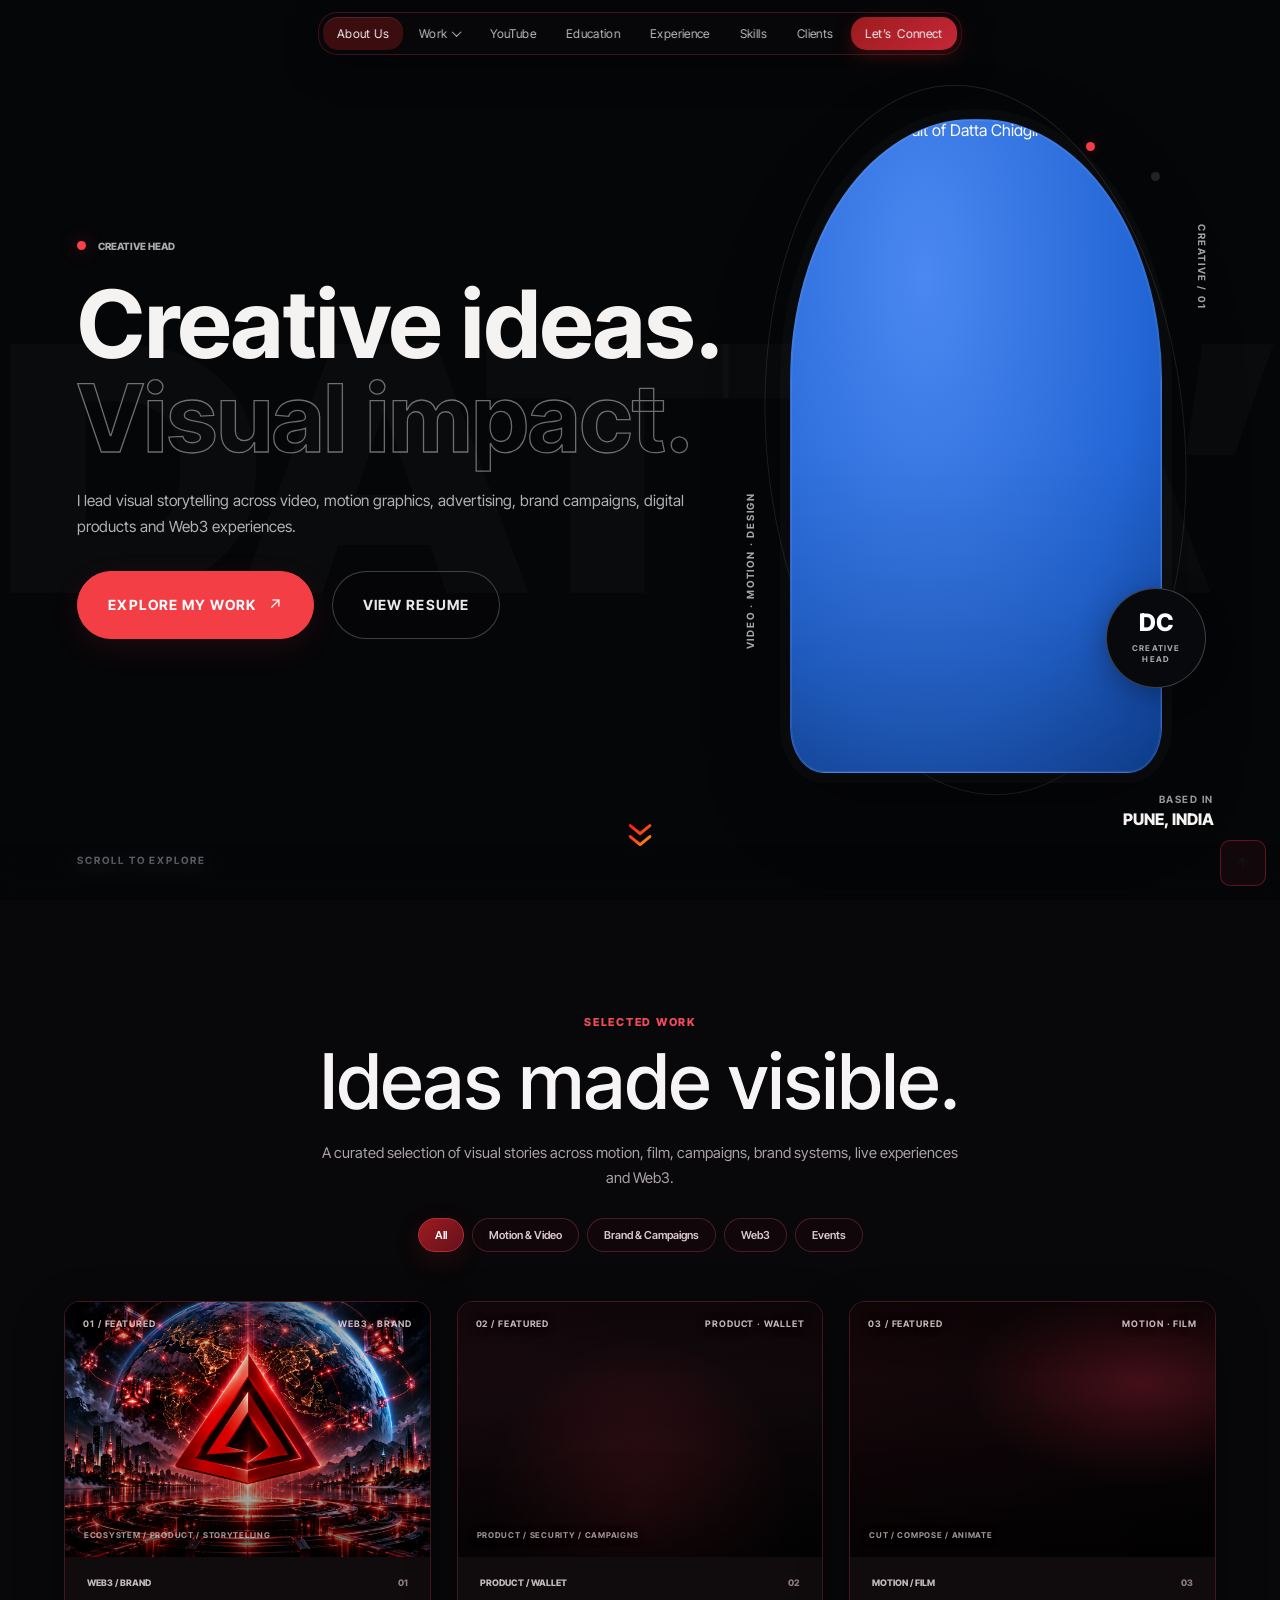
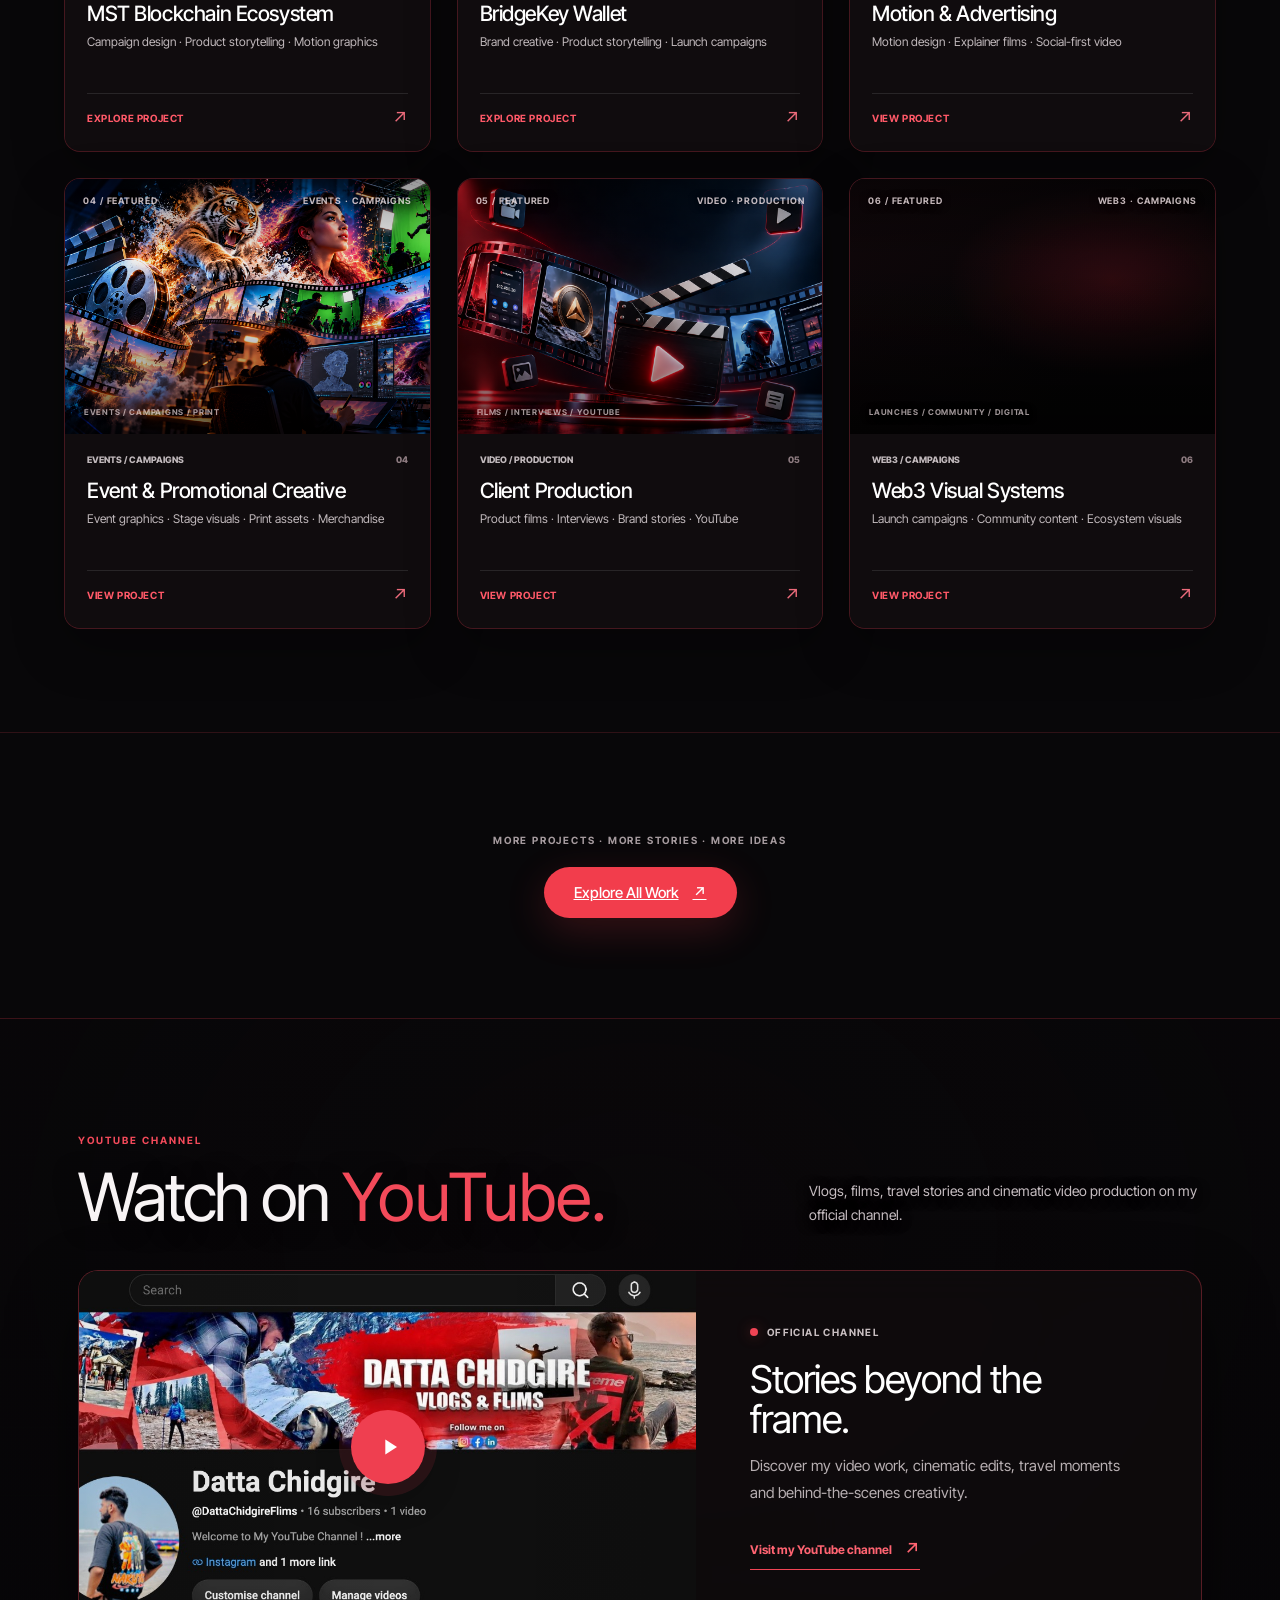
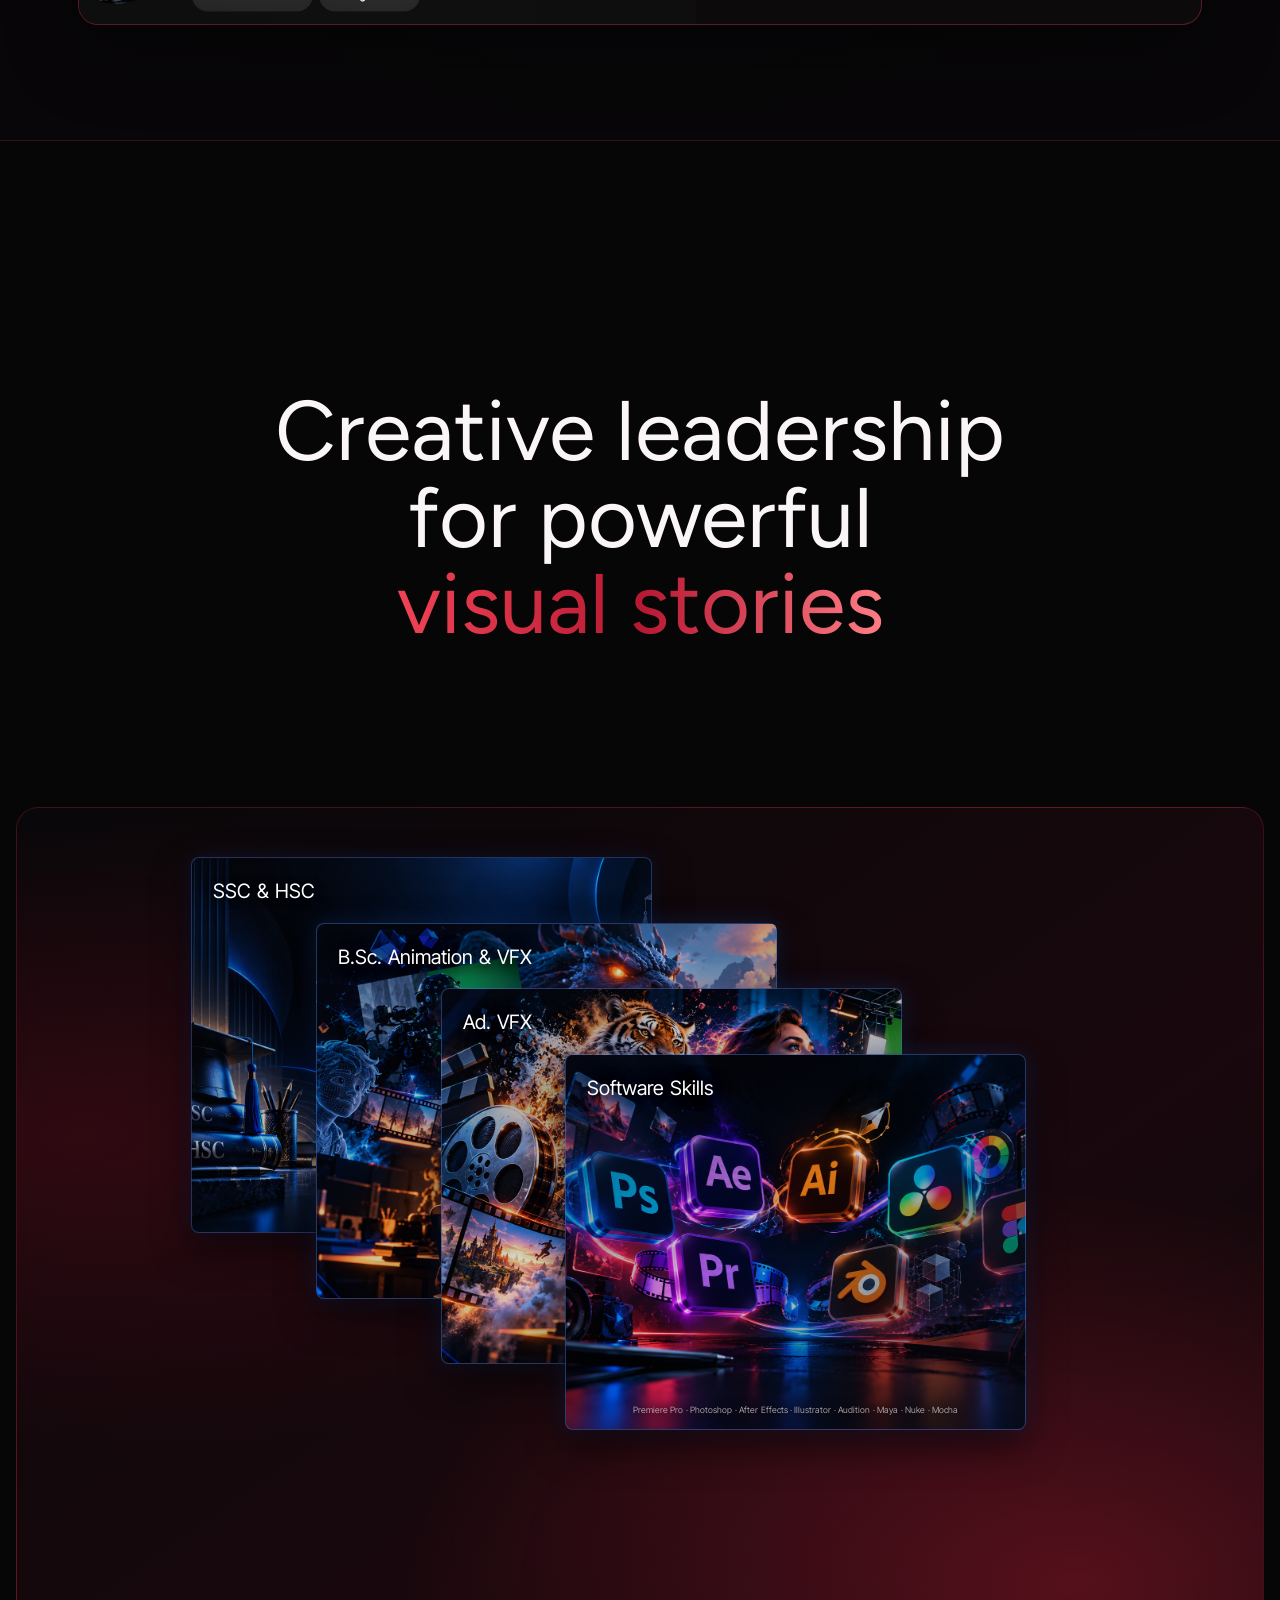
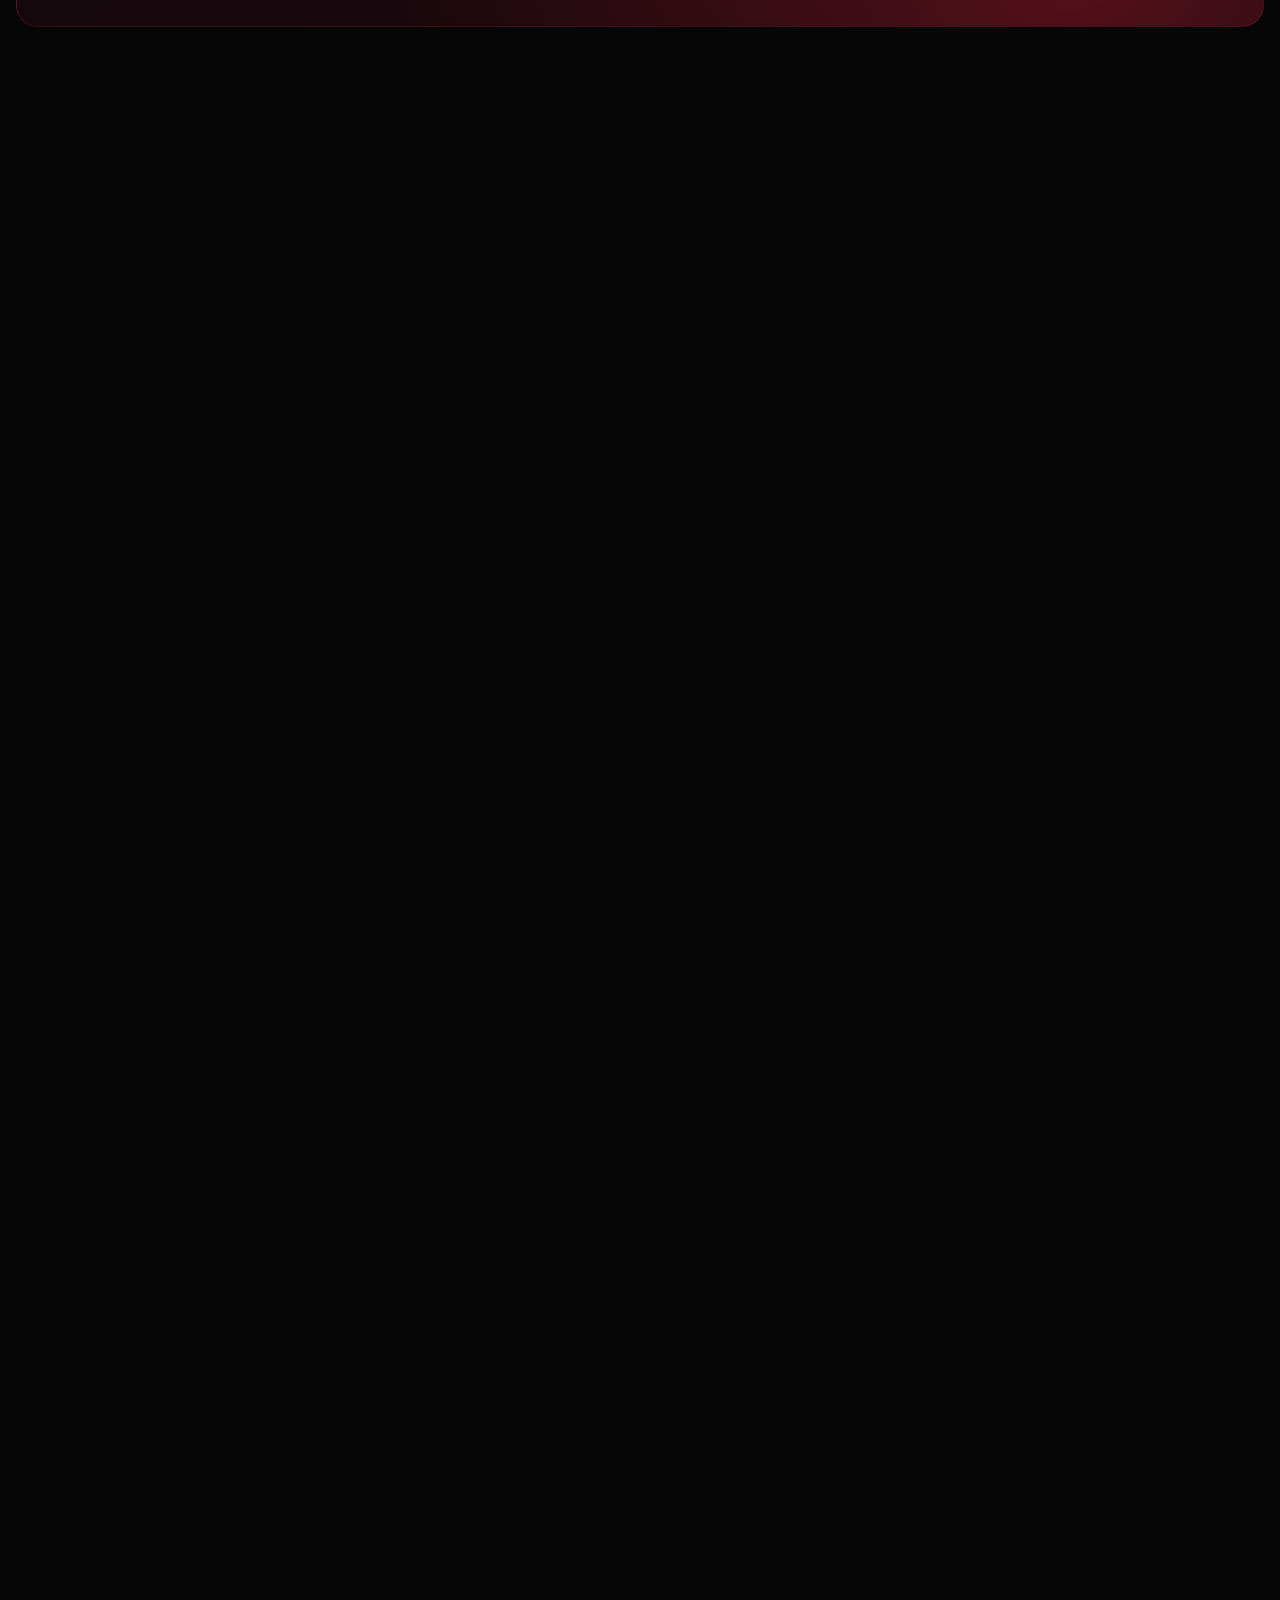
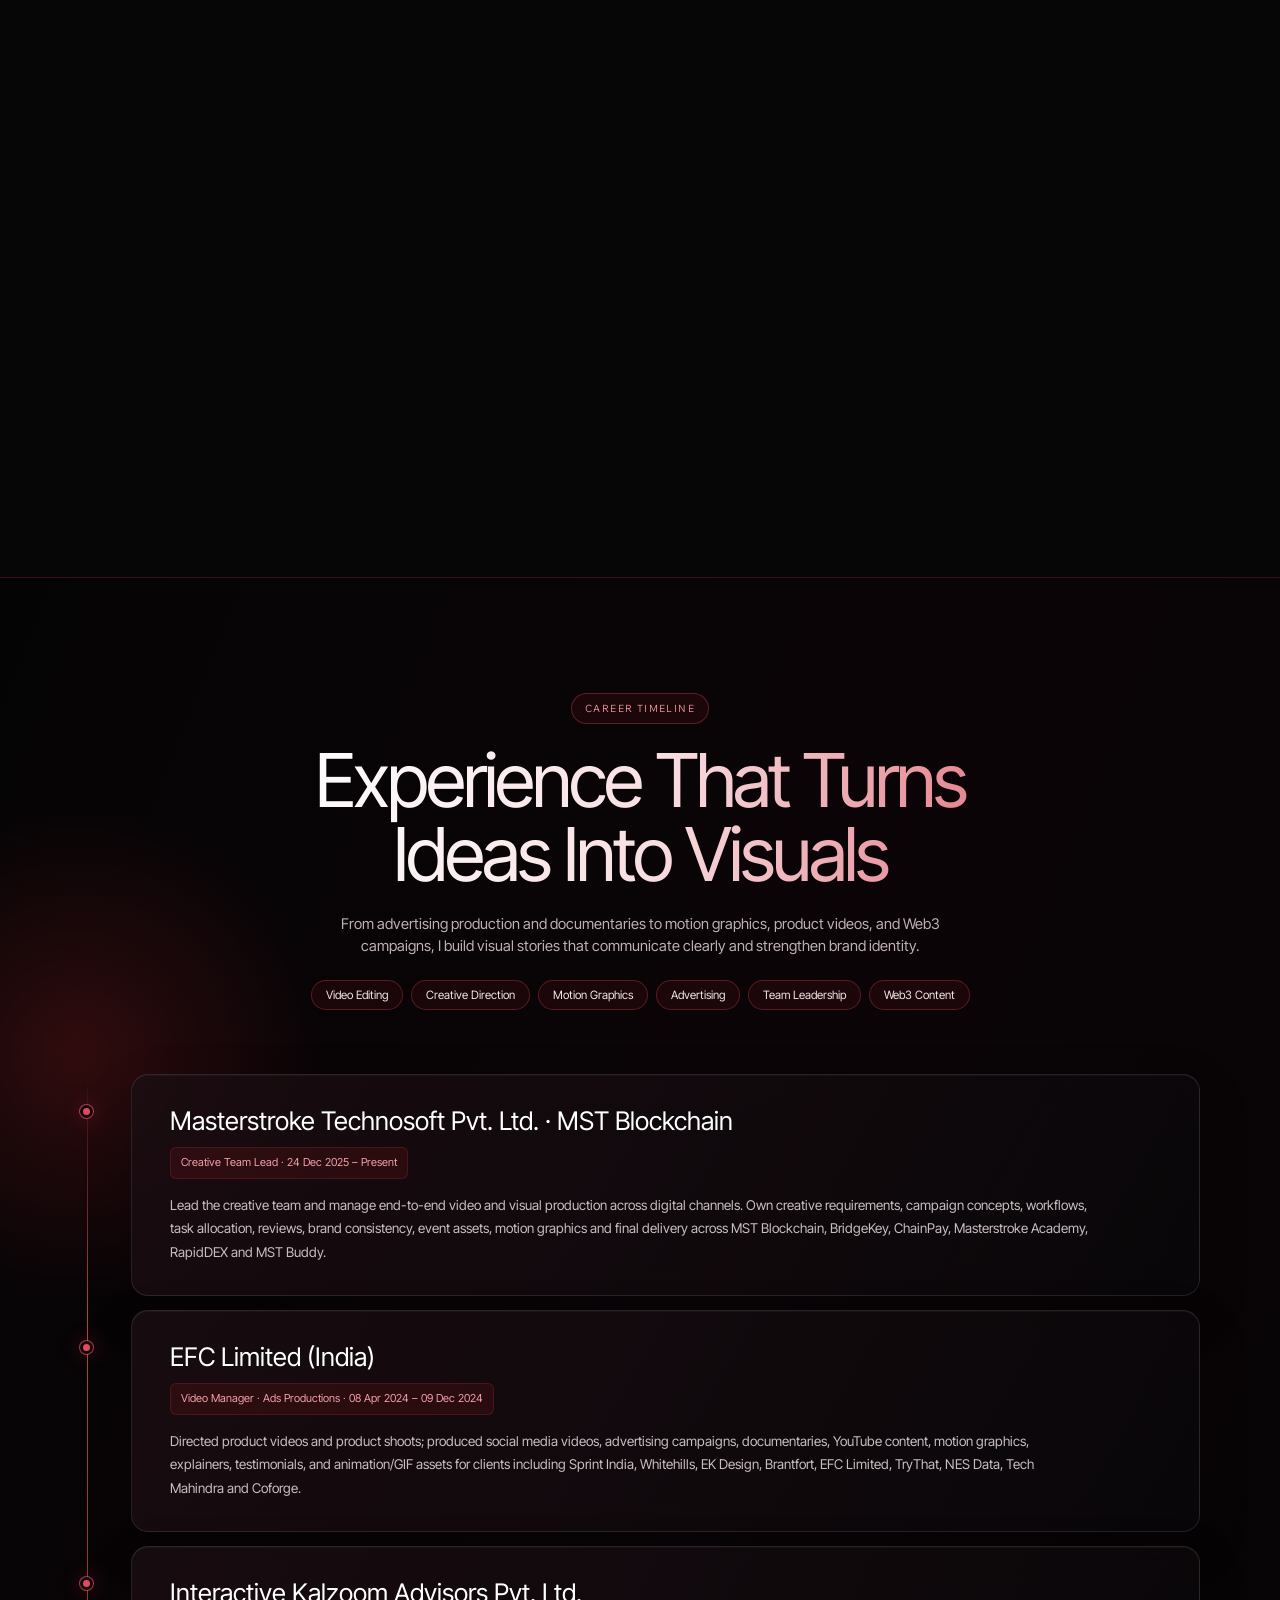
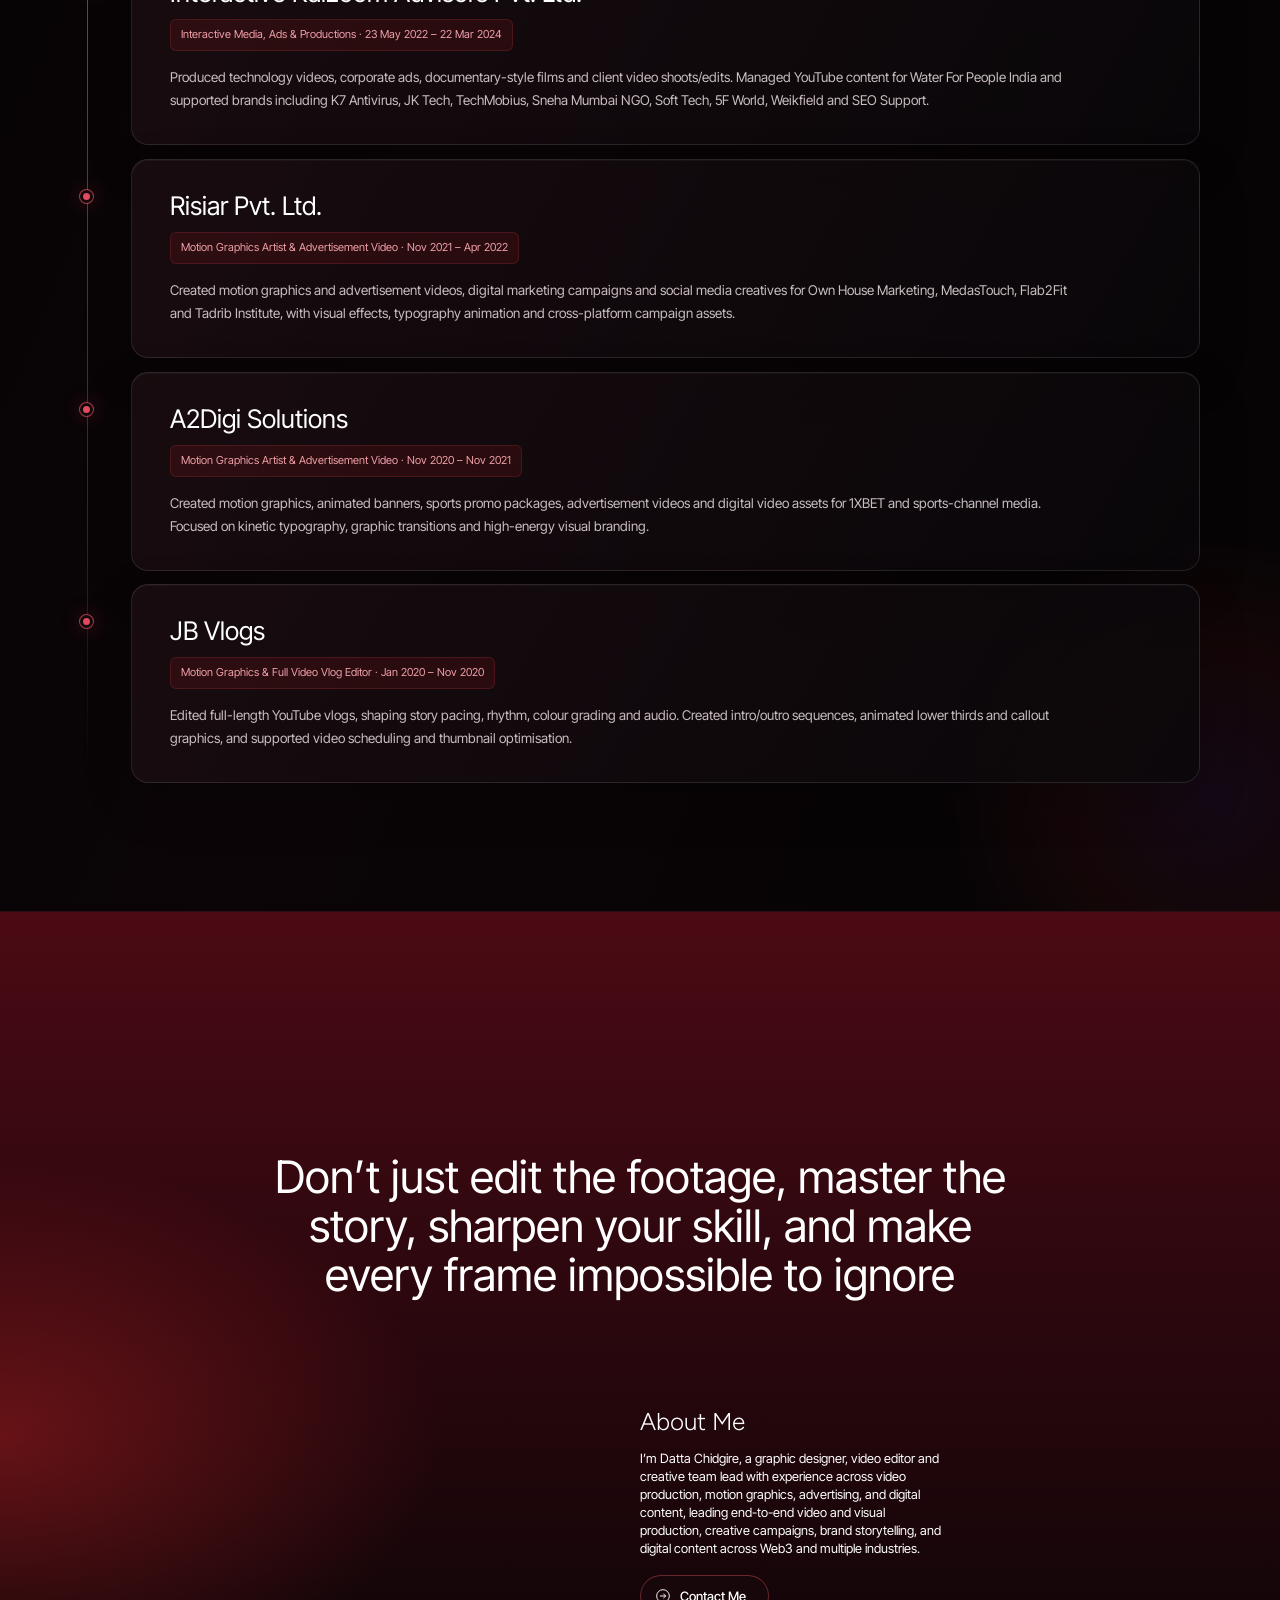
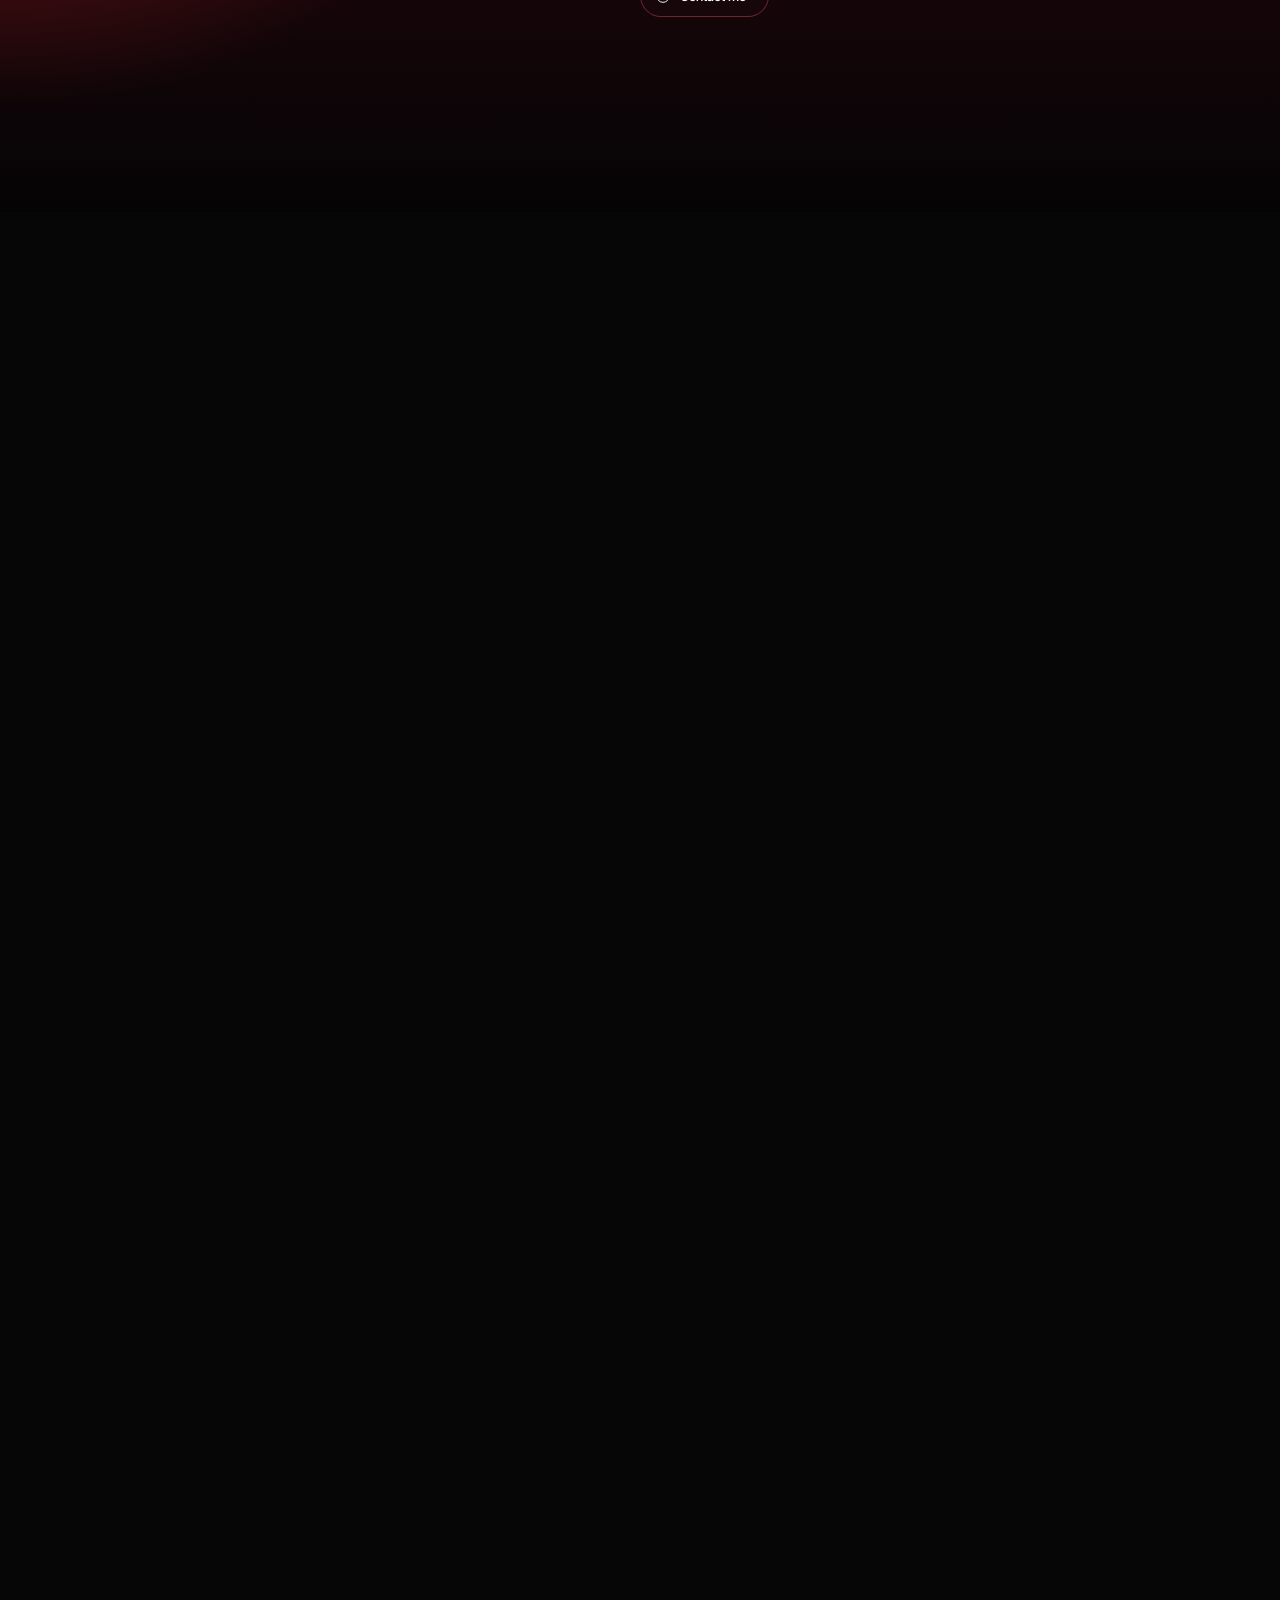
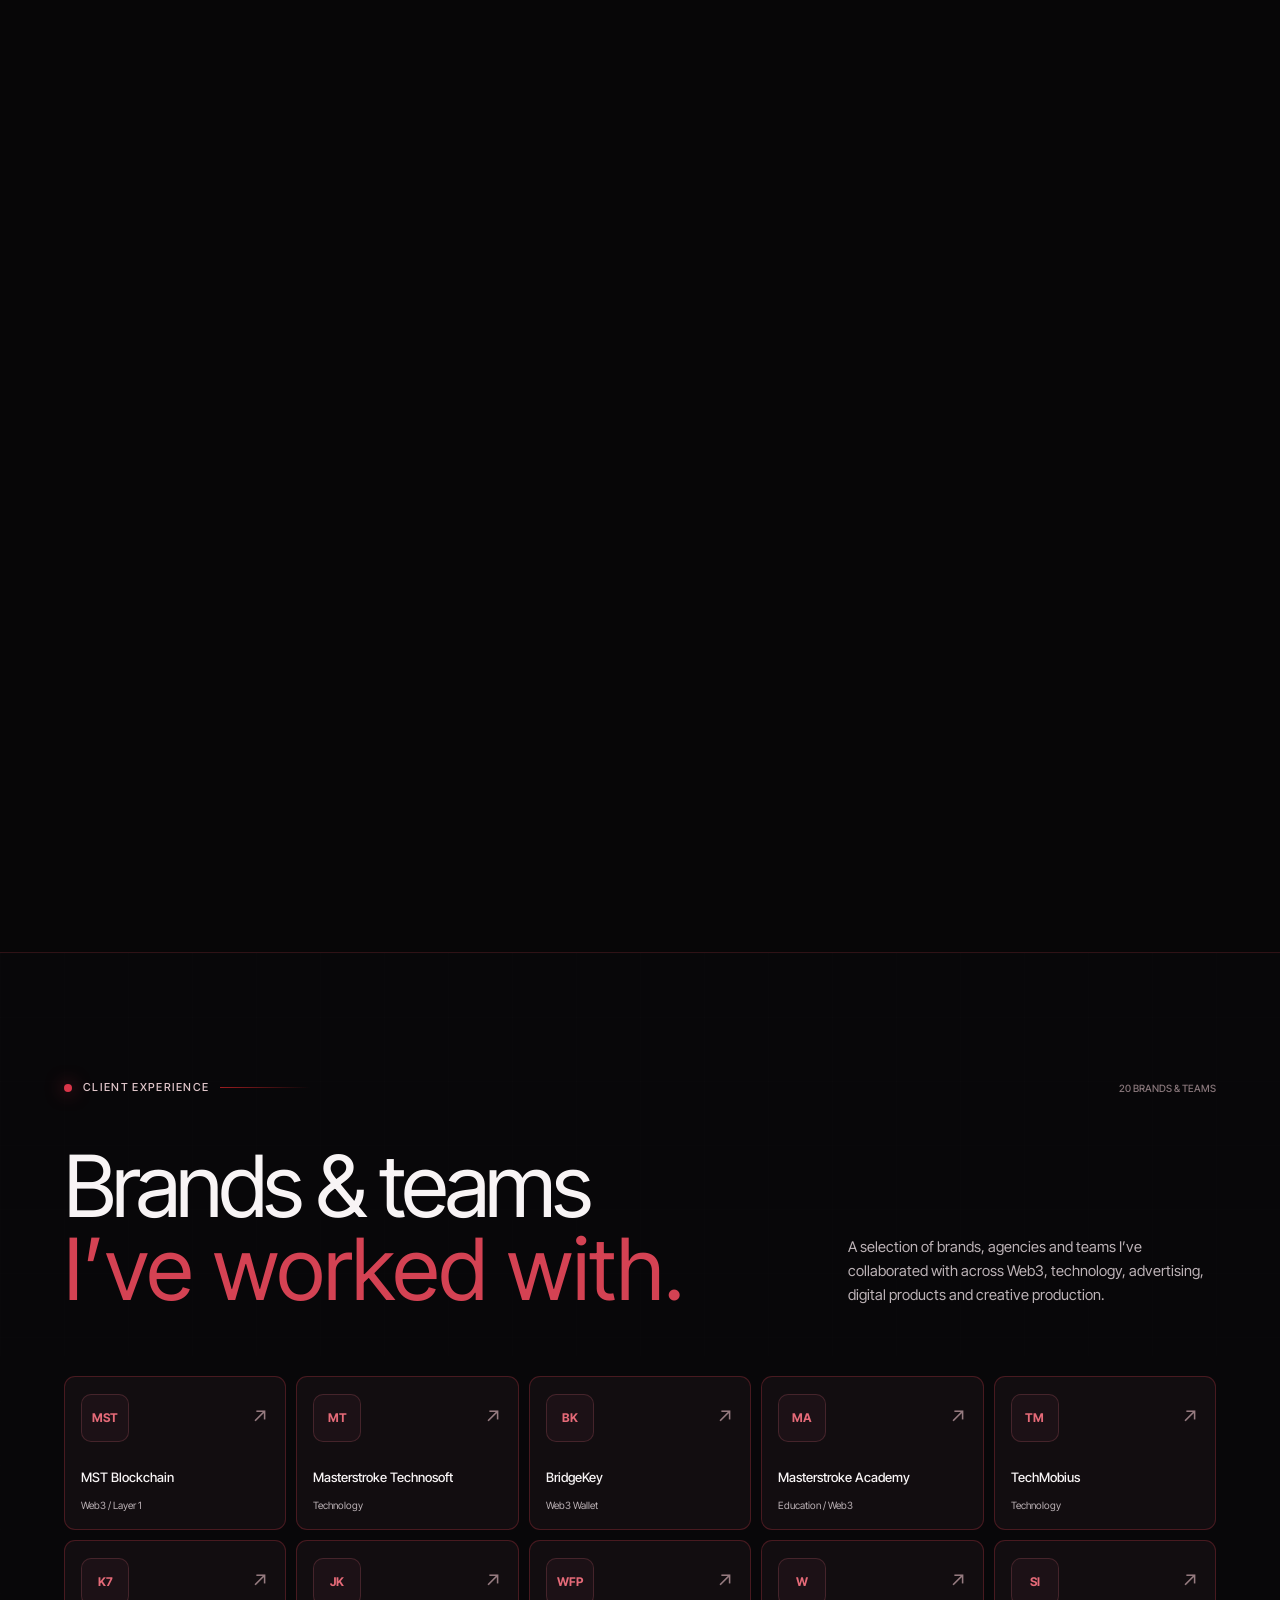
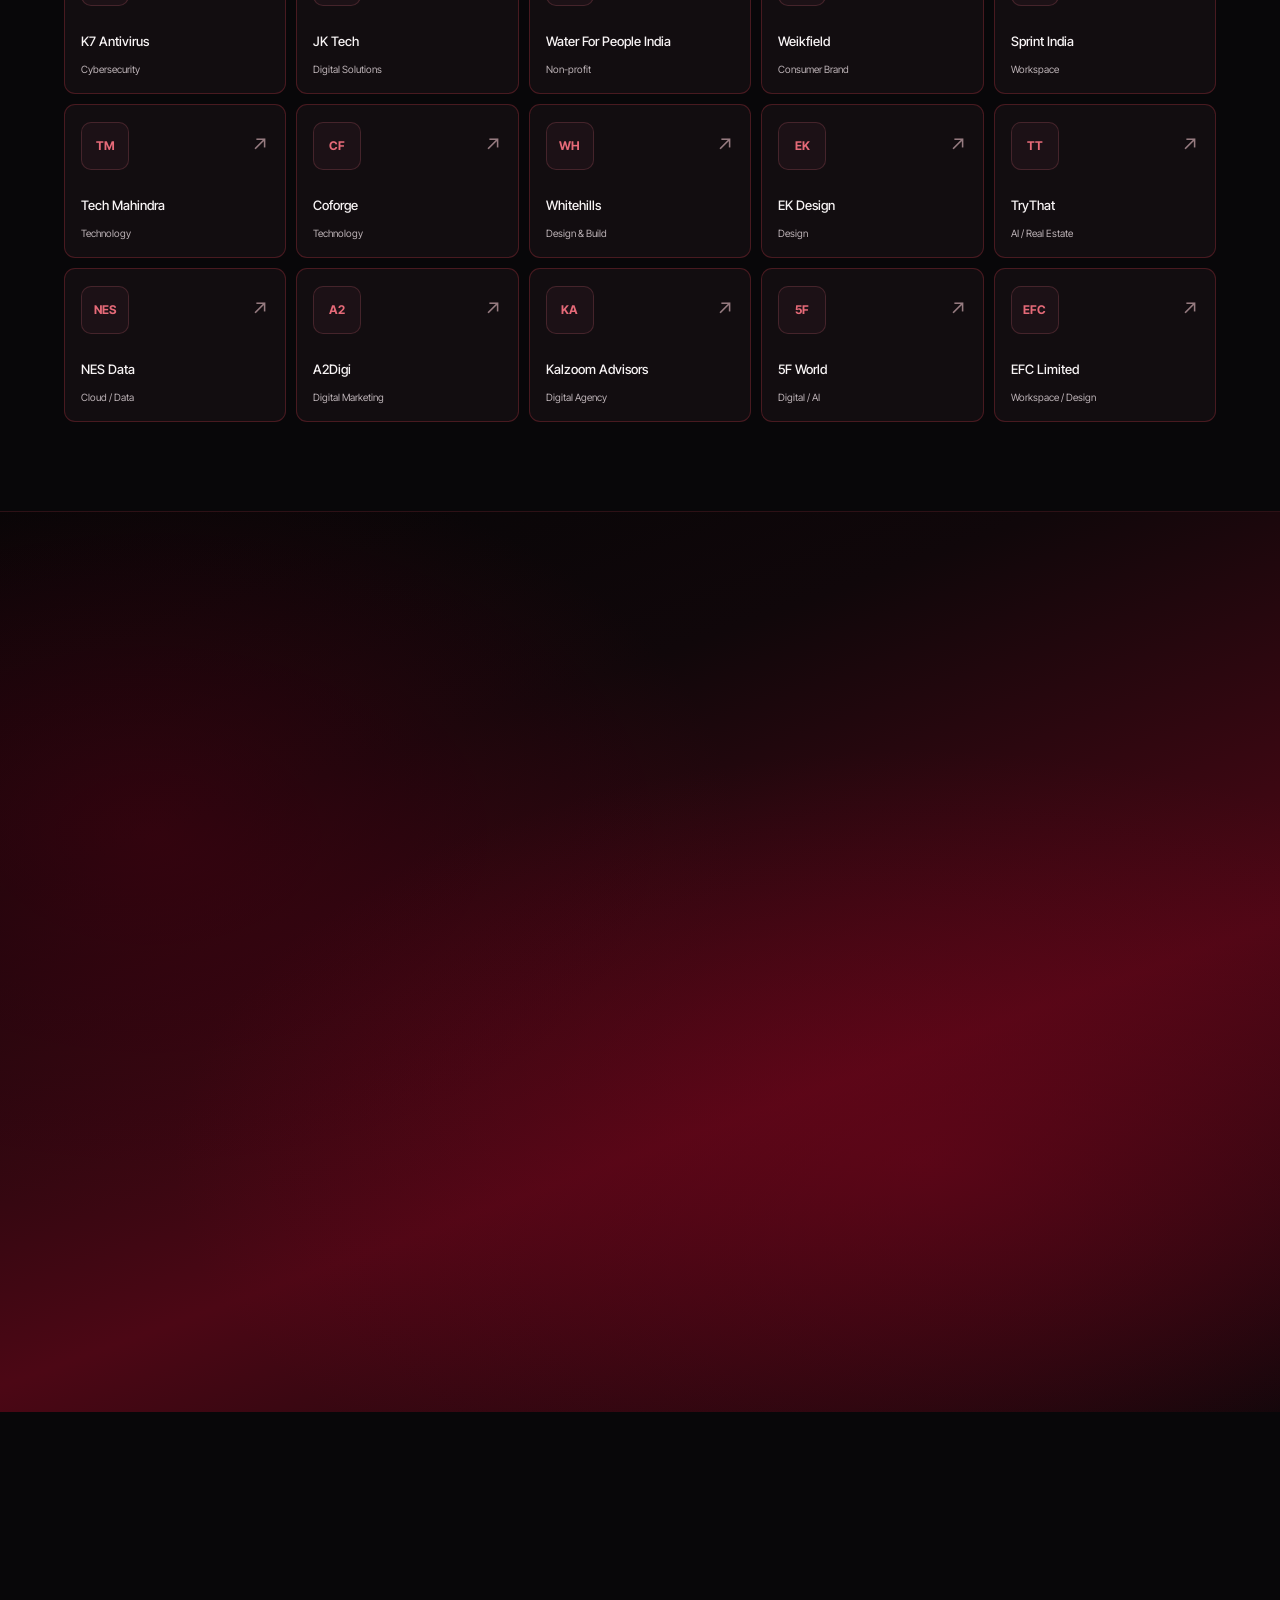
==== Datta_Chidgire_Creative_Head_Portfolio_Experience_Redesigned.html @ 229f34b9 "Fresh portfolio deployment with redesigned experience" ====
<!DOCTYPE html>
<html lang="en">

<head>
  <meta charset="UTF-8">
  <meta name="viewport" content="width=device-width, initial-scale=1, viewport-fit=cover">
  <title>Datta Chidgire — Creative Head | Video, Motion & Visual Direction</title>
  <link rel="preconnect" href="https://fonts.googleapis.com">
  <link rel="preconnect" href="https://fonts.gstatic.com" crossorigin>
  <link
    href="https://fonts.googleapis.com/css2?family=Inter+Tight:wght@300;400;500;600;900&family=Instrument+Serif:ital@1&family=Figtree:wght@300;400;500&family=Wix+Madefor+Display:wght@400;500&family=Wix+Madefor+Text:wght@400;500&family=Inter:wght@400;500;600;700;800&family=Anton&family=Permanent+Marker&family=Archivo+Black&display=swap"
    rel="stylesheet">
  <style>
    @font-face {
      font-family: "Coolvetica Book";
      src: local("Coolvetica Book"), local("CoolveticaBook-Regular"), local("Coolvetica Rg Book"),
        url("assets/fonts/coolvetica-book.woff2") format("woff2"),
        url("assets/fonts/coolvetica-book.otf") format("opentype"),
        url("assets/fonts/coolvetica-book.ttf") format("truetype");
      font-weight: 400;
      font-style: normal;
      font-display: swap;
    }

    /* ═════════ FONT · Coolvetica ═════════
   Not on Google Fonts. Either install it on your computer, or put the file at
   assets/fonts/coolvetica.woff2 (or .otf / .ttf) next to this page.            */
    @font-face {
      font-family: "Coolvetica";
      src: local("Coolvetica"), local("Coolvetica Rg"), local("CoolveticaRg-Regular"),
        url("assets/fonts/coolvetica.woff2") format("woff2"),
        url("assets/fonts/coolvetica.otf") format("opentype"),
        url("assets/fonts/coolvetica.ttf") format("truetype");
      font-weight: 400;
      font-style: normal;
      font-display: swap;
    }

    /* ═════════ GLOBAL ═════════ */
    * {
      box-sizing: border-box;
      margin: 0;
      padding: 0;
    }

    body {
      -webkit-font-smoothing: antialiased;
      overflow-x: hidden;
      background: #000;
    }

    /* ═════════ 1 · HERO (3D text) ═════════ */


    .hero {
      position: relative;
      width: 100%;
      height: 100vh;
      min-height: 420px;
      overflow: hidden;
      background: #fff;
      isolation: isolate;
      touch-action: pan-y;
      font-family: 'Coolvetica', 'Inter Tight', sans-serif;
    }

    .hero canvas {
      position: absolute;
      inset: 0;
      width: 100%;
      height: 100%;
      display: block;
    }

    .hero h1 {
      position: absolute;
      width: 1px;
      height: 1px;
      overflow: hidden;
      clip: rect(0 0 0 0);
      white-space: nowrap;
    }

    .ui-layer {
      position: absolute;
      inset: 0;
      color: #fff;
      mix-blend-mode: difference;
      pointer-events: none;
      padding: clamp(8px, 0.65vw, 14px);
    }

    .menu-btn {
      pointer-events: auto;
      position: absolute;
      right: clamp(8px, 0.65vw, 14px);
      top: clamp(24px, 2.1vw, 40px);
      display: inline-flex;
      align-items: center;
      gap: 6px;
      color: #fff;
      text-decoration: none;
      font-size: clamp(11px, 0.83vw, 15px);
      font-weight: 800;
      letter-spacing: 0.02em;
      text-transform: uppercase;
    }

    .footer-row {
      position: absolute;
      left: clamp(8px, 0.65vw, 14px);
      right: clamp(8px, 0.65vw, 14px);
      bottom: clamp(8px, 0.7vw, 14px);
      display: flex;
      justify-content: space-between;
      align-items: center;
      font-size: clamp(10px, 0.78vw, 14px);
      font-weight: 800;
      letter-spacing: 0.01em;
    }

    .footer-links {
      display: inline-flex;
      align-items: center;
      gap: clamp(8px, 0.8vw, 14px);
    }

    .footer-links a {
      pointer-events: auto;
      color: #fff;
      text-decoration: none;
    }

    .hero-badge {
      width: clamp(20px, 1.7vw, 30px);
      height: clamp(16px, 1.3vw, 24px);
      border-radius: 5px;
      background: #fff;
      color: #000;
      display: grid;
      place-items: center;
      font-size: clamp(9px, 0.7vw, 12px);
      font-weight: 900;
    }


    /* ═════════ 2 · SELECTED WORKS (stacked cards) ═════════ */

    :root {
      color-scheme: light;
      --bg: #f4f4f4;
      --ink: #0d0d0d;
      --muted: #6b6b6b;
      --dark: #1b1b1b;
      --stick: 17vh;
      /* where cards pin from the top of the viewport */
      --card-w: min(57vw, 1040px);
      --card-h: 76vh;
      --gap: 22vh;
      /* extra scroll distance between cards */
      --radius: 18px;
      box-sizing: border-box;
      padding-top: env(safe-area-inset-top, 0px);
      padding-bottom: env(safe-area-inset-bottom, 0px);
    }

    html {
      scroll-padding-top: env(safe-area-inset-top, 0px);
    }

    *,
    *::before,
    *::after {
      box-sizing: border-box;
    }

    html.lenis,
    html.lenis body {
      height: auto;
    }

    .lenis.lenis-smooth {
      scroll-behavior: auto !important;
    }

    body {
      margin: 0;
      background: var(--bg);
      color: var(--ink);
      font-family: "Coolvetica", "Inter", system-ui, -apple-system, "Segoe UI", sans-serif;
      -webkit-font-smoothing: antialiased;
      overflow-x: hidden;
    }

    /* ───────── heading ───────── */
    .works-head {
      text-align: center;
      padding: 15vh 20px 12vh;
    }

    .eyebrow {
      font-size: 11px;
      letter-spacing: .04em;
      text-transform: uppercase;
      color: #555;
    }

    .works-head h2 {
      margin: 14px 0 0;
      font-weight: 500;
      font-size: clamp(40px, 5.6vw, 84px);
      letter-spacing: -0.035em;
      line-height: 1;
    }

    /* ───────── stack (the effect) ───────── */
    .stack {
      position: relative;
      padding-bottom: 8vh;
    }

    .card-wrap {
      position: sticky;
      top: var(--stick);
      width: var(--card-w);
      height: var(--card-h);
      margin: 0 auto var(--gap);
    }

    .card-wrap:last-of-type {
      margin-bottom: 0;
    }

    .card {
      position: relative;
      width: 100%;
      height: 100%;
      border-radius: var(--radius);
      overflow: hidden;
      container-type: size;
      background: #000;
      box-shadow: 0 40px 70px -30px rgba(0, 0, 0, .35), 0 8px 24px -12px rgba(0, 0, 0, .25);
      will-change: transform;
      transform-origin: 50% 50%;
      cursor: pointer;
      isolation: isolate;
    }

    .shade {
      position: absolute;
      inset: 0;
      background: #000;
      opacity: 0;
      pointer-events: none;
      z-index: 5;
    }

    /* floating glass pill */
    .pill {
      position: absolute;
      z-index: 6;
      top: 18px;
      left: 50%;
      transform: translateX(-50%);
      display: flex;
      align-items: center;
      gap: 10px;
      padding: 5px 14px 5px 5px;
      border-radius: 12px;
      background: rgba(70, 70, 70, .55);
      -webkit-backdrop-filter: blur(14px) saturate(1.2);
      backdrop-filter: blur(14px) saturate(1.2);
      color: #fff;
      font-size: 13px;
      font-weight: 500;
      white-space: nowrap;
    }

    .pill .thumb {
      width: 30px;
      height: 30px;
      border-radius: 8px;
      display: grid;
      place-items: center;
      font-size: 9px;
      font-weight: 800;
      letter-spacing: -.02em;
    }

    .pill i {
      width: 1px;
      height: 14px;
      background: rgba(255, 255, 255, .45);
    }

    .pill em {
      font-style: normal;
      font-size: 12px;
      opacity: .85;
    }

    /* side labels (sticky, swap text per card) */
    .side {
      position: absolute;
      top: 0;
      bottom: 0;
      width: 18vw;
      pointer-events: none;
      z-index: 20;
    }

    .side.l {
      left: 0;
      padding-left: 10px;
    }

    .side.r {
      right: 0;
      padding-right: 10px;
      text-align: right;
    }

    .side-inner {
      position: sticky;
      top: 48vh;
      margin-top: 28vh;
      font-size: 13px;
      line-height: 1.25;
    }

    .side small {
      display: block;
      font-size: 11px;
      color: #555;
      text-transform: uppercase;
      letter-spacing: .02em;
    }

    .side strong {
      display: block;
      font-weight: 500;
      margin-top: 3px;
      transition: opacity .18s ease, transform .18s ease;
    }

    .side strong.swap {
      opacity: 0;
      transform: translateY(6px);
    }

    /* ───────── card artwork (pure CSS/SVG placeholders — replace with images) ───────── */
    .art {
      position: absolute;
      inset: 0;
    }

    .work-media {
      position: absolute;
      inset: 0;
      z-index: 1;
      background: #0b0710;
      overflow: hidden;
    }

    .work-media .wm-bg {
      position: absolute;
      inset: -10%;
      background-size: cover;
      background-position: center;
      filter: blur(34px) saturate(1.3) brightness(.62);
      transform: translateZ(0) scale(1.1);
    }

    .work-media .wm-fg {
      position: absolute;
      inset: 0;
      width: 100%;
      height: 100%;
      display: block;
      opacity: 0;
      transition: opacity 1s ease;
      backface-visibility: hidden;
      transform: translateZ(0);
    }

    .work-media.fit-contain .wm-fg {
      object-fit: contain;
    }

    .work-media.fit-cover .wm-fg {
      object-fit: cover;
    }

    .work-media.ready .wm-fg {
      opacity: 1;
    }

    .work-media .wm-ken {
      animation: wmKen 24s ease-in-out infinite alternate;
      will-change: transform;
    }

    @keyframes wmKen {
      from {
        transform: scale(1) translate3d(0, 0, 0);
      }

      to {
        transform: scale(1.07) translate3d(-1%, -.8%, 0);
      }
    }

    @media (prefers-reduced-motion: reduce) {
      .work-media .wm-ken {
        animation: none;
      }
    }

    /* 1 · Lumen */
    .a1 {
      background: #050505;
    }

    .a1 .word {
      position: absolute;
      left: 0;
      right: 0;
      top: 49cqh;
      text-align: center;
      font-family: "Coolvetica", "Archivo Black", sans-serif;
      font-size: 21cqw;
      line-height: 1;
      color: #fff;
      letter-spacing: -.02em;
    }

    .a1 .lips {
      position: absolute;
      left: 20cqw;
      top: 36cqh;
      width: 18cqw;
      transform: rotate(-8deg);
    }

    .a1 .planet {
      position: absolute;
      right: 18cqw;
      top: 46cqh;
      width: 15cqw;
      height: 15cqw;
      border-radius: 50%;
      background: radial-gradient(circle at 35% 30%, #fff, #b8b8b8 55%, #6d6d6d);
    }

    .a1 .planet::after {
      content: "";
      position: absolute;
      left: -22%;
      right: -22%;
      top: 38%;
      height: 26%;
      border: .9cqw solid #e8412e;
      border-radius: 50%;
      transform: rotate(-14deg);
    }

    /* 2 · Wild Pack */
    .a2 {
      background: radial-gradient(120% 90% at 50% 0%, #3b413d, #1b1f1c);
    }

    .a2 .panel {
      position: absolute;
      inset: 11cqh 4cqw 11cqh 4cqw;
      border-radius: 2.2cqw;
      background: radial-gradient(90% 90% at 70% 40%, #5c8a82, #2c4d4a 60%, #243a38);
      overflow: hidden;
    }

    .a2 .dog {
      position: absolute;
      right: 9cqw;
      top: 3cqh;
      width: 36cqw;
    }

    .a2 .big {
      position: absolute;
      left: 6cqw;
      top: 6cqh;
      font-family: "Coolvetica", "Permanent Marker", cursive;
      font-size: 22cqw;
      color: #fff;
      line-height: 1;
      text-shadow: 0 .5cqw 0 rgba(0, 0, 0, .15);
    }

    .a2 .nft {
      position: absolute;
      left: 3cqw;
      top: 36cqh;
      font-family: "Coolvetica", "Permanent Marker", cursive;
      font-size: 7.4cqw;
      line-height: .95;
      color: #5cf03a;
      -webkit-text-stroke: .5cqw #18331a;
      paint-order: stroke fill;
      transform: rotate(-4deg);
    }

    .a2 .copy {
      position: absolute;
      left: 3cqw;
      top: 55cqh;
      width: 38cqw;
      font-size: 1.5cqw;
      line-height: 1.35;
      color: #fff;
    }

    .a2 .tag {
      position: absolute;
      left: 3cqw;
      bottom: 4cqh;
      font-family: "Coolvetica", "Permanent Marker", cursive;
      font-size: 2.9cqw;
      color: #fff;
    }

    .a2 .tag span {
      color: #5cf03a;
      display: inline-block;
      padding: .3cqw 1cqw;
      border: .25cqw solid #5cf03a;
      border-radius: 50%;
    }

    .a2 .mark {
      position: absolute;
      left: 3cqw;
      top: 3cqh;
      font-family: "Coolvetica", "Permanent Marker", cursive;
      font-size: 2.6cqw;
      color: #5cf03a;
    }

    .a2 .badge {
      position: absolute;
      right: 3cqw;
      top: 3cqh;
      background: #fff;
      color: #111;
      font-size: 1.1cqw;
      font-weight: 600;
      padding: .5cqw 1.3cqw;
      border-radius: 99px;
    }

    /* 3 · Orbital */
    .a3 {
      background: #040404;
    }

    .a3 .nav {
      position: absolute;
      top: 3.4cqh;
      left: 3cqw;
      right: 3cqw;
      display: flex;
      align-items: center;
      justify-content: space-between;
      font-size: 1cqw;
      color: #bbb;
    }

    .a3 .nav b {
      color: #fff;
      font-size: 1.6cqw;
      letter-spacing: .06em;
    }

    .a3 .nav span.links {
      letter-spacing: .08em;
      opacity: .55;
    }

    .a3 .nav .cta {
      background: #fff;
      color: #000;
      padding: .6cqw 1.4cqw;
      font-weight: 700;
      letter-spacing: .06em;
    }

    .a3 .h {
      position: absolute;
      left: 8cqw;
      top: 33cqh;
      font-size: 4.3cqw;
      font-weight: 500;
      letter-spacing: -.03em;
      line-height: 1.05;
      color: #fff;
    }

    .a3 .h em {
      display: block;
      color: #6a6a6a;
      font-weight: 400;
    }

    .a3 .sub {
      position: absolute;
      left: 8cqw;
      top: 55cqh;
      width: 28cqw;
      font-size: 1.1cqw;
      color: #666;
      line-height: 1.45;
    }

    .a3 .btn {
      position: absolute;
      left: 8cqw;
      top: 66cqh;
      border: 1px solid #333;
      color: #888;
      font-size: .95cqw;
      letter-spacing: .1em;
      padding: .8cqw 1.8cqw;
    }

    .a3 .earth {
      position: absolute;
      left: -35cqw;
      bottom: -85cqh;
      width: 130cqw;
      height: 100cqh;
      border-radius: 50%;
      background: radial-gradient(ellipse at 50% 0%, #4f9bff 0%, #1a3f86 12%, #07142e 30%, #020409 60%);
      box-shadow: 0 -1cqh 4cqh rgba(80, 150, 255, .55);
    }

    .a3 .panel {
      position: absolute;
      right: 8cqw;
      bottom: 8cqh;
      width: 38cqw;
      height: 24cqh;
      transform: skewX(-24deg) rotate(-18deg);
      background:
        repeating-linear-gradient(90deg, rgba(0, 0, 0, .55) 0 2px, transparent 2px 8cqw),
        repeating-linear-gradient(0deg, rgba(0, 0, 0, .55) 0 2px, transparent 2px 6cqh),
        linear-gradient(135deg, #d98a2b, #8a4a12);
      opacity: .55;
    }

    /* 4 · Arena */
    .a4 {
      background: linear-gradient(180deg, #2c7fd8 0%, #6db1ea 34%, #bcdcf3 48%, #f08a1d 49%, #e0701a 78%, #1b6a2c 100%);
    }

    .a4 .truss {
      position: absolute;
      left: 0;
      right: 0;
      top: 0;
      height: 30cqh;
      background:
        repeating-linear-gradient(60deg, rgba(20, 24, 30, .9) 0 3px, transparent 3px 5cqw),
        repeating-linear-gradient(-60deg, rgba(20, 24, 30, .9) 0 3px, transparent 3px 5cqw);
      opacity: .7;
      -webkit-mask-image: linear-gradient(180deg, #000 30%, transparent);
      mask-image: linear-gradient(180deg, #000 30%, transparent);
    }

    .a4 .ring {
      position: absolute;
      left: 7cqw;
      right: 7cqw;
      top: 22cqh;
      height: 31cqh;
      border-radius: 50%;
      background: radial-gradient(ellipse at 50% 40%, #7fb8ea 0 48%, #0b0b0b 49%);
    }

    .a4 .ring::after {
      content: "";
      position: absolute;
      inset: 0;
      border-radius: 50%;
      box-shadow: inset 0 -2.4cqh 0 #000;
    }

    .a4 .name {
      position: absolute;
      left: 0;
      right: 0;
      top: 33cqh;
      text-align: center;
      font-weight: 800;
      font-size: 11.5cqw;
      letter-spacing: -.04em;
      color: #fff;
      line-height: 1;
    }

    .a4 .bars {
      position: absolute;
      top: 31cqh;
      height: 14cqh;
      width: 3.8cqw;
      background: linear-gradient(90deg, #e63b1a 0 33%, #f6a21a 33% 66%, #f7d21f 66%);
    }

    .a4 .bars.l {
      left: 11cqw;
    }

    .a4 .bars.r {
      right: 11cqw;
    }

    .a4 .field {
      position: absolute;
      left: 10cqw;
      right: 10cqw;
      bottom: 4cqh;
      height: 26cqh;
      border-radius: 50%;
      background: radial-gradient(ellipse, #5fb04a, #2e7d32 70%);
      opacity: .95;
    }

    /* 5 · Pilot */
    .a5 {
      background: radial-gradient(120% 100% at 50% 40%, #a2c88a, #86b36f 70%);
    }

    .a5 .tablet {
      position: absolute;
      left: 50%;
      top: 18cqh;
      transform: translateX(-50%);
      width: 56cqw;
      height: 52cqh;
      background: #141414;
      border-radius: 2.4cqw;
      padding: .9cqw;
      box-shadow: 0 3cqh 6cqh rgba(0, 0, 0, .3);
    }

    .a5 .screen {
      position: relative;
      width: 100%;
      height: 100%;
      border-radius: 1.8cqw;
      background: #fafafa;
      overflow: hidden;
      display: grid;
      grid-template-columns: 17% 1fr 27%;
      font-size: .9cqw;
      color: #333;
    }

    .a5 .sb {
      background: #f0f0f0;
      padding: 1.4cqw .9cqw;
      display: grid;
      gap: .9cqw;
      align-content: start;
    }

    .a5 .sb i {
      display: block;
      height: 1cqw;
      border-radius: 4px;
      background: #d9d9d9;
    }

    .a5 .sb i:nth-child(2) {
      background: #cfd6ff;
    }

    .a5 .mid {
      display: grid;
      place-items: center;
      text-align: center;
      font-weight: 600;
      font-size: 1.15cqw;
      gap: .8cqw;
      align-content: center;
    }

    .a5 .orb {
      width: 3.4cqw;
      height: 3.4cqw;
      border-radius: 50%;
      margin: 0 auto;
      background: conic-gradient(#ff7ab8, #7a8bff, #5fe0c8, #ff7ab8);
      box-shadow: inset 0 0 0 .7cqw #fff;
    }

    .a5 .rt {
      background: #f6f6f6;
      padding: 1.2cqw;
      display: grid;
      gap: .8cqw;
      align-content: start;
    }

    .a5 .rt i {
      display: block;
      height: 2.6cqw;
      border-radius: 6px;
      background: #e6e6e6;
    }

    .a5 .input {
      position: absolute;
      left: 20%;
      right: 29%;
      bottom: 1cqw;
      height: 2.8cqw;
      border-radius: 1cqw;
      background: linear-gradient(90deg, #fff, #ffe3ef);
      border: 1px solid #e6e6e6;
    }

    .a5 .hand {
      position: absolute;
      bottom: -12cqh;
      width: 17cqw;
      height: 52cqh;
      background: radial-gradient(circle at 60% 20%, #b27a5b, #6e4330);
      border-radius: 45% 45% 20% 20%;
    }

    .a5 .hand.l {
      left: 17cqw;
      transform: rotate(-10deg);
    }

    .a5 .hand.r {
      right: 17cqw;
      transform: rotate(10deg);
    }

    /* ───────── after-stack ───────── */
    .after {
      text-align: center;
      padding: 18vh 0 12vh;
      position: relative;
      z-index: 30;
      background: var(--bg);
    }

    .btn-dark {
      display: inline-block;
      background: var(--dark);
      color: #fff;
      border: 0;
      cursor: pointer;
      font: 500 15px/1 "Coolvetica", "Inter", sans-serif;
      padding: 17px 28px;
      border-radius: 10px;
      transition: transform .2s ease, background .2s ease;
    }

    .btn-dark:hover {
      background: #000;
      transform: translateY(-2px);
    }

    /* ───────── fixed UI ───────── */
    .site-nav {
      position: fixed;
      z-index: 100;
      top: 6px;
      left: 6px;
      right: 6px;
      display: flex;
      align-items: center;
      justify-content: space-between;
      padding: 7px 8px 7px 14px;
      background: #fff;
      border-radius: 12px;
      box-shadow: 0 6px 24px rgba(0, 0, 0, .06);
      transform: translateY(-130%);
      transition: transform .45s cubic-bezier(.22, 1, .36, 1);
    }

    .site-nav.show {
      transform: translateY(0);
    }

    .logo {
      font-family: "Coolvetica", "Anton", sans-serif;
      font-size: 22px;
      letter-spacing: .01em;
      text-transform: uppercase;
      line-height: 1;
    }

    .menu {
      display: flex;
      gap: 26px;
      font-size: 14px;
      font-weight: 500;
      position: absolute;
      left: 50%;
      transform: translateX(-50%);
    }

    .menu span {
      cursor: pointer;
    }

    .menu span::after {
      content: "";
      display: inline-block;
      width: 5px;
      height: 5px;
      border-right: 1.5px solid #111;
      border-bottom: 1.5px solid #111;
      transform: rotate(45deg) translateY(-2px);
      margin-left: 7px;
    }

    .menu span.plain::after {
      display: none;
    }

    .contact {
      display: flex;
      align-items: center;
      gap: 10px;
    }

    .avatar {
      width: 30px;
      height: 30px;
      border-radius: 50%;
      background: linear-gradient(135deg, #c98a6a, #6b4a3a);
    }

    .contact p {
      margin: 0;
      font-size: 11px;
      line-height: 1.2;
      color: #555;
    }

    .contact p b {
      display: block;
      color: #111;
      font-weight: 600;
      font-size: 12px;
    }

    .site-nav .btn-dark {
      padding: 11px 14px;
      font-size: 13px;
      border-radius: 8px;
      margin-left: 6px;
    }

    .to-top {
      position: fixed;
      z-index: 110;
      right: 14px;
      bottom: 14px;
      width: 46px;
      height: 46px;
      border-radius: 10px;
      background: #fff;
      border: 1px solid #e3e3e3;
      display: grid;
      place-items: center;
      cursor: pointer;
      transition: transform .2s ease;
    }

    .to-top:hover {
      transform: translateY(-3px);
    }

    /* soft blur at the bottom edge of the viewport (seen in the recording) */
    .edge-blur {
      position: fixed;
      left: 0;
      right: 0;
      bottom: 0;
      height: 56px;
      z-index: 90;
      pointer-events: none;
      -webkit-backdrop-filter: blur(9px);
      backdrop-filter: blur(9px);
      -webkit-mask-image: linear-gradient(0deg, #000, transparent);
      mask-image: linear-gradient(0deg, #000, transparent);
    }

    /* ───────── responsive ───────── */
    @media (max-width: 760px) {
      :root {
        --card-w: 90vw;
        --card-h: 62vh;
        --stick: 14vh;
      }

      .side {
        display: none;
      }

      .menu,
      .contact p {
        display: none;
      }

      .pill {
        top: 12px;
      }
    }


    /* ═════════ 3 · SHOWCASE (zoom into the screen) ═════════ */

    .wk-arrow {
      display: inline-block;
      transition: transform .25s ease;
    }

    .wk-viewall:hover .wk-arrow {
      transform: translate(3px, 2px);
    }

    .wk-line {
      display: block;
      overflow: hidden;
    }

    .wk-line>span {
      display: block;
      transform: translateY(110%);
      transition: transform .95s cubic-bezier(.2, .7, .1, 1);
    }

    .wk-in .wk-line>span {
      transform: translateY(0);
    }

    .wk-fade {
      opacity: 0;
      transform: translateY(24px);
      transition: opacity .9s ease .15s, transform .9s cubic-bezier(.2, .7, .1, 1) .15s;
    }

    .wk-in .wk-fade {
      opacity: 1;
      transform: none;
    }

    .dark-world {
      background: #000;
      color: #fff;
      font-family: 'Coolvetica', 'Inter Tight', sans-serif;
      overflow-x: clip;
      position: relative;
      z-index: 30;
    }

    .tv-stage,
    .tv-slide,
    .ph {
      position: absolute;
      inset: 0;
    }

    .tv-slide,
    .ph {
      container-type: size;
      overflow: hidden;
    }

    .tv-slide {
      opacity: 0;
      transition: opacity .9s ease;
    }

    .tv-slide.on {
      opacity: 1;
    }



    /* ═════════ 4 · GLOBE (pinned scroll hero) ═════════ */
    .gl-scroll {
      height: 520vh;
      position: relative;
      z-index: 30;
      cursor: none;
    }

    @media (hover: none) {
      .gl-scroll {
        cursor: auto;
      }
    }

    .gl-stage {
      position: sticky;
      top: 0;
      height: 100vh;
      overflow: hidden;
      color: #fff;
      font-family: "Coolvetica", "Inter Tight", "Helvetica Neue", Helvetica, Arial, sans-serif;
      background:
        linear-gradient(180deg, #050000 0%, rgba(5, 0, 0, 0) 16%),
        radial-gradient(120% 70% at 85% 85%, #ff9a45 0%, rgba(255, 154, 69, 0) 60%),
        radial-gradient(90% 55% at 55% 38%, #ff2b1c 0%, rgba(255, 43, 28, 0) 70%),
        radial-gradient(70% 60% at 0% 42%, #b30000 0%, rgba(179, 0, 0, 0) 70%),
        linear-gradient(160deg, #050000 0%, #4a0000 22%, #c01508 48%, #ff6a35 78%, #ff9d45 100%);
    }

    #globeC {
      position: absolute;
      inset: 0;
      width: 100%;
      height: 100%;
      display: block;
    }

    .gl-words {
      position: absolute;
      inset: 0;
      pointer-events: none;
    }

    .gl-w {
      position: absolute;
      top: 50.6%;
      transform: translate(-50%, -50%);
      font-size: clamp(16px, 2.05vw, 30px);
      letter-spacing: -.015em;
      white-space: nowrap;
      opacity: 0;
    }

    .gl-w.a {
      left: 21%;
    }

    .gl-w.b {
      left: 50%;
      font-family: "Coolvetica", "Instrument Serif", "Times New Roman", serif;
      font-style: italic;
      font-size: clamp(18px, 2.3vw, 34px);
    }

    .gl-w.c {
      left: 78%;
    }

    .gl-cursor {
      position: fixed;
      left: 0;
      top: 0;
      width: 14px;
      height: 14px;
      margin: -7px 0 0 -7px;
      border-radius: 50%;
      background: #fff;
      z-index: 99;
      pointer-events: none;
      will-change: transform;
      opacity: 0;
      transition: opacity .25s;
    }

    /* ═════════ 5 · CONTACT (giant hover word) ═════════ */
    .pf-reveal {
      position: relative;
      z-index: 30;
      height: 100vh;
      clip-path: inset(0);
      background: #000;
    }

    .pf {
      --pf-pad: clamp(14px, 1.4vw, 24px);
      --pf-line: rgba(255, 255, 255, .32);
      position: fixed;
      left: 0;
      right: 0;
      bottom: 0;
      height: 100vh;
      background: #000;
      color: #fff;
      overflow: hidden;
      font-family: "Coolvetica", "Inter Tight", "Helvetica Neue", Helvetica, Arial, sans-serif;
    }

    .pf-inner {
      position: relative;
      height: 100%;
      padding: var(--pf-pad);
      display: flex;
      flex-direction: column;
      will-change: transform;
    }

    .pf-hero {
      position: relative;
      display: grid;
      grid-template-columns: 1fr minmax(220px, 30%);
      column-gap: 4vw;
      align-items: start;
      padding-top: clamp(40px, 4vw, 64px);
    }

    .pf h1 {
      margin: 0;
      font-weight: 400;
      font-size: clamp(40px, 5.6vw, 96px);
      line-height: .98;
      letter-spacing: -.035em;
    }

    .pf-cta {
      display: flex;
      flex-wrap: wrap;
      gap: 10px;
      margin-top: clamp(18px, 2vw, 32px);
    }

    .pf-pill {
      display: inline-flex;
      align-items: center;
      gap: 14px;
      height: 36px;
      padding: 0 18px;
      border: 1px solid var(--pf-line);
      border-radius: 999px;
      color: #fff;
      font: 500 11px/1 "Coolvetica", "Inter Tight", sans-serif;
      letter-spacing: .06em;
      text-transform: uppercase;
      text-decoration: none;
      transition: border-color .3s;
    }

    .pf-pill svg {
      width: 14px;
      height: 14px;
      transition: transform .35s cubic-bezier(.2, .8, .2, 1);
    }

    .pf-pill:hover,
    .pf-pill:focus-visible {
      border-color: #fff;
      outline: none;
    }

    .pf-pill:hover svg {
      transform: translateX(3px);
    }

    .pf-pill.mail:hover svg {
      transform: rotate(90deg);
    }

    .pf-socials {
      margin-top: clamp(30px, 4.5vw, 68px);
      display: flex;
      flex-direction: column;
      align-items: flex-start;
      gap: 16px;
      overflow-wrap: anywhere;
    }

    .pf-contact-label {
      display: inline-flex;
      align-items: center;
      gap: 8px;
      font-family: var(--font-body);
      font-size: clamp(13px, 1vw, 16px);
      font-weight: 800;
      letter-spacing: .18em !important;
      text-transform: uppercase;
      color: #e25a68;
      margin-bottom: 4px;
    }

    .pf-contact-label::before {
      content: "";
      display: inline-block;
      width: 8px;
      height: 8px;
      border-radius: 50%;
      background: #fa4148;
      box-shadow: 0 0 12px rgba(250, 65, 72, .6);
    }

    .pf-socials a {
      font-family: var(--font-title);
      font-size: clamp(28px, 2.7vw, 44px);
      font-weight: 500;
      line-height: 1.15;
      letter-spacing: -.02em !important;
      color: #fff;
      text-decoration: none;
      display: inline-flex;
      align-items: center;
      gap: 10px;
      background: linear-gradient(currentColor, currentColor) left bottom / 0 2px no-repeat;
      transition: color .25s ease, background-size .4s cubic-bezier(.2, .8, .2, 1), transform .25s ease;
      padding-bottom: 2px;
    }

    .pf-socials a:hover,
    .pf-socials a:focus-visible {
      color: #ff8c98;
      background-size: 100% 2px;
      transform: translateX(4px);
      outline: none;
    }

    .pf-socials a svg.pf-arrow {
      width: clamp(18px, 1.6vw, 26px);
      height: clamp(18px, 1.6vw, 26px);
      transition: transform .3s ease;
    }

    .pf-socials a:hover svg.pf-arrow {
      transform: translate(3px, -3px);
    }

    .pf-zone {
      position: relative;
      flex: 1 1 auto;
      min-height: 0;
      display: flex;
      align-items: flex-end;
      padding-bottom: clamp(26px, 2.4vw, 40px);
    }

    .pf-word {
      width: 100%;
      display: flex;
      justify-content: space-between;
      align-items: flex-end;
      font-family: "Coolvetica", "Archivo Black", "Arial Black", Impact, sans-serif;
      line-height: .74;
      text-transform: uppercase;
      user-select: none;
      -webkit-user-select: none;
      white-space: nowrap;
      visibility: hidden;
    }

    .pf-word.ready {
      visibility: visible;
    }

    .pf-l {
      flex: none;
      display: block;
    }

    .pf-l>span {
      display: block;
      transform-origin: 50% 56%;
      will-change: transform;
      padding-top: .04em;
    }

    .pf-foot {
      position: absolute;
      left: var(--pf-pad);
      right: var(--pf-pad);
      bottom: calc(var(--pf-pad) - 4px);
      display: flex;
      justify-content: space-between;
      gap: 16px;
      font-size: 11.5px;
      line-height: 1.2;
      letter-spacing: .01em;
      z-index: 2;
    }

    .pf-foot span:nth-child(2) {
      position: absolute;
      left: 50%;
      transform: translateX(-50%);
      white-space: nowrap;
    }

    @media (max-width: 760px) {
      .pf-reveal {
        height: auto;
        clip-path: none;
      }

      .pf {
        position: relative;
        height: auto;
        min-height: 100svh;
      }

      .pf-inner {
        min-height: 100svh;
      }

      .pf-hero {
        grid-template-columns: 1fr;
      }

      .pf-socials {
        margin-top: 32px;
        gap: 14px;
      }

      .pf-socials a {
        font-size: clamp(24px, 6.8vw, 34px);
      }

      .pf-foot {
        flex-direction: column;
        gap: 3px;
      }

      .pf-foot span:nth-child(2) {
        position: static;
        transform: none;
      }

      .pf-zone {
        padding-bottom: 70px;
        margin-top: 40px;
      }
    }

    @media (max-height: 560px) {
      .pf-reveal {
        height: auto;
        clip-path: none;
      }

      .pf {
        position: relative;
        height: auto;
        min-height: 560px;
      }

      .pf-inner {
        min-height: 560px;
      }
    }

    @media (prefers-reduced-motion: reduce) {

      .pf-socials a,
      .pf-pill,
      .pf-pill svg {
        transition: none;
      }
    }

    /* ═════════ SCROLL REVEAL (front + last page) ═════════ */
    .hero-pin {
      position: sticky;
      top: 0;
      height: 100vh;
      min-height: 420px;
      z-index: 0;
      overflow: hidden;
      background: #fff;
    }

    .hero-shift {
      position: absolute;
      inset: 0;
      will-change: transform;
    }

    .hero-dim {
      position: absolute;
      inset: 0;
      background: #000;
      opacity: 0;
      pointer-events: none;
    }

    .front-cover {
      position: relative;
      z-index: 2;
      background: var(--bg);
    }

    /* ═════════ 3b · CONVERZA PAGE (replaces the studio section) ═════════ */
    .cz {
      --ink: #111111;
      --paper: #ffffff;
      --grey: #efefef;
      --rule: #cfcfcf;
      --violet: #4a0fbf;
      --cz-header-h: 56px;
      --display: "Coolvetica", "Figtree", "Coolvetica", "Wix Madefor Display", "Helvetica Neue", Arial, sans-serif;
      --text: "Coolvetica", "Wix Madefor Text", "Coolvetica", "Figtree", "Helvetica Neue", Arial, sans-serif;
      position: relative;
      z-index: 30;
      background: var(--paper);
      color: var(--ink);
      font-family: var(--text);
    }

    .cz button:focus-visible {
      outline: 2px solid #4a0fbf;
      outline-offset: 3px;
    }

    .cz .cz-tile {
      --c1: #f3a6e0;
      --c2: #c9a2f0;
      width: 34px;
      height: 38px;
      border-radius: 4px;
      flex: none;
      background: linear-gradient(135deg, var(--c1), var(--c2));
      display: grid;
      place-items: center;
      transition: background .8s;
    }

    .cz .cz-tile svg {
      width: 78%;
      height: 78%;
    }


    /* ───────── Hero + feature cards ───────── */
    .cz-top {
      position: relative;
      background: var(--paper);
    }

    .cz-hero-sticky {
      position: sticky;
      top: 0;
      height: 100vh;
      z-index: 0;
      display: grid;
      place-items: center;
      padding-top: var(--cz-header-h);
      padding-bottom: 22vh;
    }

    h1.cz-hero {
      margin: 0;
      text-align: center;
      font-family: var(--display);
      font-weight: 400;
      font-size: clamp(2.8rem, 6.6vw, 7rem);
      line-height: 1.02;
      letter-spacing: .01em;
      max-width: 11em;
      color: #111;
      text-wrap: balance;
    }

    h1.cz-hero .cz-accent {
      display: inline-block;
      padding-bottom: .06em;
      background: linear-gradient(90deg, #b30d05 0%, #e8431c 45%, #ff9d45 100%);
      -webkit-background-clip: text;
      background-clip: text;
      -webkit-text-fill-color: transparent;
    }

    .cz-panel-wrap {
      position: relative;
      z-index: 1;
      height: 330vh;
      margin-top: -26vh;
    }

    .cz-panel {
      position: sticky;
      top: calc(var(--cz-header-h) + env(safe-area-inset-top, 0px) + 4px);
      margin: 0 16px;
      height: calc(100vh - var(--cz-header-h) - 24px);
      border-radius: 22px;
      overflow: hidden;
      background:
        radial-gradient(120% 70% at 85% 85%, #ff9a45 0%, rgba(255, 154, 69, 0) 60%),
        radial-gradient(90% 55% at 55% 38%, #ff2b1c 0%, rgba(255, 43, 28, 0) 70%),
        radial-gradient(70% 60% at 0% 42%, #b30000 0%, rgba(179, 0, 0, 0) 70%),
        linear-gradient(160deg, #050000 0%, #4a0000 22%, #c01508 48%, #ff6a35 78%, #ff9d45 100%);
    }

    .cz-card {
      --c1: #f3a6e0;
      --c2: #c9a2f0;
      position: absolute;
      width: 37%;
      height: 46%;
      background: #f0f0f0;
      border-radius: 8px;
      box-shadow: 0 12px 30px rgba(40, 0, 0, .35);
      will-change: transform;
    }

    .cz-card h3 {
      position: absolute;
      left: 4.5%;
      top: 6%;
      margin: 0;
      font-family: var(--display);
      font-weight: 400;
      font-size: clamp(1.1rem, 1.55vw, 1.6rem);
      letter-spacing: -.005em;
    }

    .cz-card .cz-tile {
      position: absolute;
      left: 4.5%;
      bottom: 7%;
      width: 20%;
      height: auto;
      aspect-ratio: .88;
      border-radius: 6px;
    }

    .cz-card p {
      position: absolute;
      left: 30%;
      right: 4.5%;
      bottom: 7%;
      margin: 0;
      font-size: clamp(.68rem, .9vw, .92rem);
      line-height: 1.35;
    }

    .cz-card:nth-child(1) {
      left: 14%;
      top: 6%;
      z-index: 1;
    }

    .cz-card:nth-child(2) {
      left: 24%;
      top: 14%;
      z-index: 2;
    }

    .cz-card:nth-child(3) {
      left: 34%;
      top: 22%;
      z-index: 3;
    }

    .cz-card:nth-child(4) {
      left: 44%;
      top: 30%;
      z-index: 4;
    }

    /* ───────── "Converza Means:" ───────── */
    .cz-means-wrap {
      position: relative;
      z-index: 2;
      height: 360vh;
      background: var(--grey);
    }

    .cz-means {
      position: sticky;
      top: 0;
      height: 100vh;
      overflow: hidden;
      padding: calc(var(--cz-header-h) + 5vh) 16px 0;
    }

    .cz-intro {
      position: absolute;
      left: 16px;
      top: calc(var(--cz-header-h) + 5vh);
      width: 40%;
      max-width: 640px;
    }

    .cz-intro h2 {
      margin: 0;
      font-family: var(--display);
      font-weight: 400;
      text-wrap: balance;
      font-size: clamp(2.2rem, 3.7vw, 4.2rem);
      letter-spacing: -.02em;
      line-height: 1.02;
    }

    .cz-intro p {
      margin: 1.4rem 0 0;
      font-size: clamp(.95rem, 1.2vw, 1.25rem);
      line-height: 1.5;
      color: #333;
      max-width: 34em;
    }

    .cz-tags {
      display: flex;
      flex-wrap: wrap;
      gap: 8px;
      margin-top: 1.4rem;
    }

    .cz-tags span {
      border: 1px solid #c4c4c4;
      border-radius: 999px;
      padding: 7px 14px;
      font-size: clamp(.72rem, .85vw, .9rem);
      color: #222;
      background: rgba(255, 255, 255, .55);
    }

    .cz-dots {
      position: absolute;
      left: 16px;
      top: 0;
      width: 50%;
      height: 100%;
      pointer-events: none;
    }

    .cz-dot {
      position: absolute;
      width: clamp(18px, 1.9vw, 30px);
      aspect-ratio: 1;
      border-radius: 50%;
      left: 0;
      top: 0;
      will-change: transform;
    }

    .cz-dot:nth-child(1),
    .cz-list li:nth-child(1) {
      --dc: rgba(214, 40, 28, .95);
    }

    .cz-dot:nth-child(2),
    .cz-list li:nth-child(2) {
      --dc: rgba(232, 78, 30, .92);
    }

    .cz-dot:nth-child(3),
    .cz-list li:nth-child(3) {
      --dc: rgba(244, 122, 52, .88);
    }

    .cz-dot:nth-child(4),
    .cz-list li:nth-child(4) {
      --dc: rgba(250, 160, 80, .84);
    }

    .cz-dot:nth-child(5),
    .cz-list li:nth-child(5) {
      --dc: rgba(255, 190, 110, .8);
    }

    .cz-dot {
      background: var(--dc);
    }

    .cz-list {
      position: absolute;
      left: 50%;
      right: 16px;
      top: 0;
      list-style: none;
      margin: 0;
      padding: 0;
    }

    .cz-list li {
      position: absolute;
      left: 0;
      right: 0;
      top: 0;
      height: var(--row);
      border-top: 1px solid var(--rule);
      padding-top: 14px;
      will-change: transform;
      display: block;
    }

    .cz-list li h4 {
      margin: 0;
      font-family: var(--display);
      font-weight: 400;
      font-size: clamp(1.15rem, 1.7vw, 1.8rem);
      line-height: 1.1;
    }

    .cz-role {
      display: block;
      margin-top: 4px;
      font-size: clamp(.72rem, .9vw, .9rem);
      color: #b30d05;
    }

    .cz-list li p {
      margin: 8px 0 0;
      font-size: clamp(.74rem, .88vw, .92rem);
      line-height: 1.42;
      color: #444;
    }

    /* tablets, phones and short windows: a normal scrolling list that fades up as it arrives */
    @media (max-width: 1024px),
    (max-height: 700px) {
      .cz-means-wrap {
        height: auto;
      }

      .cz-means {
        position: relative;
        height: auto;
        overflow: visible;
        padding: calc(var(--cz-header-h) + 6vh) 20px 12vh;
      }

      .cz-intro {
        position: relative;
        left: 0;
        top: 0;
        width: 100%;
        max-width: 720px;
      }

      .cz-dots {
        display: none;
      }

      .cz-list {
        position: relative;
        left: 0;
        right: 0;
        margin-top: 44px;
      }

      .cz-list li {
        position: relative;
        height: auto;
        padding: 22px 0 26px 34px;
        opacity: 0;
        transform: translateY(26px) !important;
        transition: opacity .8s ease, transform .8s cubic-bezier(.2, .7, .1, 1);
      }

      .cz-list li.in {
        opacity: 1 !important;
        transform: none !important;
      }

      .cz-list li::before {
        content: "";
        position: absolute;
        left: 0;
        top: 26px;
        width: 16px;
        height: 16px;
        border-radius: 50%;
        background: var(--dc);
      }
    }

    .cz-card h3,
    .cz-card p {
      font-weight: 400;
      word-spacing: .05em;
      -webkit-text-stroke: 0;
    }

    .cz-card h3 {
      line-height: 1.15;
    }

    .cz-card p {
      line-height: 1.4;
    }

    .cz-logo {
      position: absolute;
      left: 4.5%;
      bottom: 7%;
      width: 27%;
      aspect-ratio: 2.3;
      border-radius: 6px;
      overflow: hidden;
      background: #fff;
      display: grid;
      place-items: center;
      box-shadow: inset 0 0 0 1px rgba(0, 0, 0, .1);
    }

    .cz-logo span {
      font-family: var(--display);
      font-weight: 700;
      font-size: clamp(.8rem, 1.5vw, 1.5rem);
      letter-spacing: .02em;
      background: linear-gradient(135deg, #b30d05, #ff6a35);
      -webkit-background-clip: text;
      background-clip: text;
      -webkit-text-fill-color: transparent;
    }

    .cz-logo img {
      position: absolute;
      inset: 12% 8%;
      width: 84%;
      height: 76%;
      object-fit: contain;
    }

    .cz-skills {
      position: absolute;
      left: 4.5%;
      bottom: 7%;
      width: 24%;
      display: grid;
      grid-template-columns: repeat(3, 1fr);
      gap: 5%;
    }

    .cz-skills i {
      aspect-ratio: 1;
      border-radius: 22%;
      background: var(--bg);
      color: var(--fg);
      display: grid;
      place-items: center;
      font: 700 clamp(.55rem, .85vw, .9rem)/1 var(--display);
      font-style: normal;
      letter-spacing: -.02em;
    }

    .cz-card p {
      left: 34%;
    }

    .cz-card:nth-child(3) p {
      left: 34%;
    }

    .cz-grade {
      position: absolute;
      left: 4.5%;
      bottom: 7%;
      width: 27%;
      aspect-ratio: 2.3;
      border-radius: 6px;
      overflow: hidden;
      display: grid;
      grid-template-columns: 1fr 1fr;
      background: linear-gradient(135deg, #b30d05, #ff6a35);
    }

    .cz-grade b {
      display: grid;
      place-items: center;
      color: #fff;
      font: 400 clamp(.75rem, 1.25vw, 1.25rem)/1 var(--display);
    }

    .cz-grade b+b {
      border-left: 1px solid rgba(255, 255, 255, .4);
    }

    .cz-btn {
      display: inline-flex;
      align-items: center;
      gap: 9px;
      border: 0;
      cursor: pointer;
      font: 500 13px/1 var(--text);
      padding: 11px 18px 11px 12px;
      border-radius: 999px;
      background: #4a0fbf;
      color: #fff;
      margin-top: -4px;
    }

    .cz-btn svg {
      width: 16px;
      height: 16px;
    }

    .cz-btn.cz-light {
      background: #fff;
      color: #111;
      padding: 12px 22px 12px 14px;
    }

    /* ───────── "We Believe…" ───────── */
    .cz-believe-wrap {
      position: relative;
      z-index: 3;
      height: 360vh;
      background: var(--paper);
    }

    .cz-believe {
      position: sticky;
      top: 0;
      height: 100vh;
      overflow: hidden;
      color: #fff;
      background: linear-gradient(180deg, #4a0000 0%, #2a0000 55%, #050000 100%);
    }

    .cz-believe .cz-layer {
      position: absolute;
      inset: 0;
      pointer-events: none;
    }

    .cz-believe .cz-l2 {
      background: linear-gradient(180deg, #8f0500 0%, #b30d05 32%, #4a0000 72%, #050000 100%);
      opacity: 0;
    }

    .cz-believe .cz-l3 {
      background: radial-gradient(48% 42% at 0% 58%, #ff9d45 0%, rgba(255, 157, 69, 0) 72%);
      opacity: 0;
    }

    .cz-believe h2 {
      position: absolute;
      left: 50%;
      top: 35%;
      transform: translate(-50%, -50%);
      margin: 0;
      width: 72vw;
      text-align: center;
      font-family: var(--display);
      font-weight: 400;
      font-size: clamp(1.7rem, 3.5vw, 3.8rem);
      line-height: 1.1;
      letter-spacing: -.02em;
      z-index: 2;
      text-wrap: balance;
    }

    .cz-rings {
      position: absolute;
      left: 50%;
      top: 50%;
      width: 0;
      height: 0;
      z-index: 1;
      pointer-events: none;
    }

    .cz-ring {
      position: absolute;
      border-radius: 50%;
      will-change: transform;
    }

    .cz-ring.a {
      width: 28vw;
      height: 28vw;
      margin: -14vw 0 0 -14vw;
      background: rgba(0, 0, 0, .38);
    }

    .cz-ring.b {
      width: 17vw;
      height: 17vw;
      margin: -8.5vw 0 0 -8.5vw;
      background: rgba(0, 0, 0, .45);
    }

    .cz-ring.c {
      width: 8.5vw;
      height: 8.5vw;
      margin: -4.25vw 0 0 -4.25vw;
      background: rgba(0, 0, 0, .82);
    }

    .cz-about {
      position: absolute;
      left: 50%;
      top: 0;
      width: min(24vw, 360px);
      min-width: 270px;
      z-index: 3;
      will-change: transform;
    }

    .cz-about h3 {
      margin: 0 0 14px;
      font-family: var(--display);
      font-weight: 300;
      font-size: clamp(1.4rem, 1.9vw, 2rem);
    }

    .cz-about p {
      margin: 0 0 22px;
      font-size: clamp(.8rem, .95vw, .98rem);
      line-height: 1.4;
    }


    /* ───────── Small screens ───────── */
    @media (max-width: 760px) {
      .cz-card {
        width: 66%;
        height: 40%;
      }

      .cz-card:nth-child(1) {
        left: 5%;
        top: 5%;
      }

      .cz-card:nth-child(2) {
        left: 12%;
        top: 15%;
      }

      .cz-card:nth-child(3) {
        left: 19%;
        top: 25%;
      }

      .cz-card:nth-child(4) {
        left: 27%;
        top: 35%;
      }

      .cz-logo,
      .cz-grade {
        width: 34%;
      }

      .cz-skills {
        width: 31%;
      }

      .cz-card p {
        left: 42%;
        font-size: .72rem;
      }

      .cz-card:nth-child(3) p,
      .cz-card:nth-child(4) p {
        left: 42%;
      }

      .cz-believe h2 {
        width: 88vw;
        top: 30%;
        font-size: 1.65rem;
      }

      .cz-about {
        left: 12vw;
        width: 70vw;
      }
    }


    /* ═════════ TYPE SYSTEM · Regular = titles, Book = subtitles & body, 0 tracking ═════════ */
    :root {
      --font-title: "Coolvetica", "Inter Tight", "Helvetica Neue", Arial, sans-serif;
      --font-body: "Coolvetica Book", "Coolvetica", "Inter Tight", "Helvetica Neue", Arial, sans-serif;
    }

    *,
    *::before,
    *::after {
      letter-spacing: 0 !important;
    }

    body,
    p,
    small,
    .eyebrow,
    .copy,
    .footer-row,
    .footer-links,
    .menu-btn,
    .site-nav p,
    .site-nav .menu span,
    .btn-dark,
    .pill,
    .side small,
    .cz-card p,
    .cz-about p,
    .cz-list li small,
    .cz-btn,
    .pf-pill,
    .pf-socials,
    .pf-foot,
    .wk-fade,
    .a1 .tag,
    .a2 .copy,
    .a3 .sub,
    .a3 .nav .links {
      font-family: var(--font-body) !important;
    }

    h1,
    h2,
    h3,
    .logo,
    .wk-viewall,
    .gl-w,
    .pf-word,
    .cz-hero,
    .cz-card h3,
    .cz-list li,
    .cz-believe h2,
    .side strong,
    .a1 .word,
    .a2 .big,
    .a3 .h,
    .st-h2 {
      font-family: var(--font-title);
    }

    .cz-list li small {
      font-family: var(--font-body) !important;
    }

    h1.cz-hero,
    h1.cz-hero .cz-accent,
    .cz-card h3,
    .cz-card p {
      -webkit-text-stroke: 0 !important;
      font-weight: 400 !important;
    }

    .cz-card h3 {
      font-family: "Coolvetica", "Inter Tight", "Helvetica Neue", Arial, sans-serif !important;
    }

    .cz-card p {
      font-family: "Coolvetica Book", "Coolvetica", "Inter Tight", "Helvetica Neue", Arial, sans-serif !important;
    }

    /* scroll-down cue on the front page */
    .scroll-cue {
      position: absolute;
      left: 50%;
      bottom: clamp(30px, 3.6vw, 58px);
      width: clamp(34px, 3vw, 50px);
      aspect-ratio: 1;
      transform: translateX(-50%);
      z-index: 3;
      display: block;
      animation: cueFloat 1.7s ease-in-out infinite;
    }

    .scroll-cue svg {
      width: 100%;
      height: 100%;
      display: block;
      overflow: visible;
    }

    .scroll-cue .c1 {
      animation: cueFade 1.7s ease-in-out infinite;
    }

    .scroll-cue .c2 {
      animation: cueFade 1.7s ease-in-out .28s infinite;
    }

    @keyframes cueFloat {

      0%,
      100% {
        transform: translate(-50%, -6px);
      }

      50% {
        transform: translate(-50%, 8px);
      }
    }

    @keyframes cueFade {

      0%,
      100% {
        opacity: .25;
      }

      50% {
        opacity: 1;
      }
    }

    @media (prefers-reduced-motion: reduce) {

      .scroll-cue,
      .scroll-cue path {
        animation: none;
      }
    }

    /* TV screen slides: slow push-in while a slide is showing */
    .tv-slide .wm-fg {
      transform: scale(1.001);
      transition: opacity 1s ease, transform 8s linear;
    }

    .tv-slide.on .wm-fg {
      transform: scale(1.05);
    }

    .cz-list li p,
    .cz-role,
    .cz-intro p,
    .cz-tags span {
      font-family: var(--font-body) !important;
    }

    .cz-list li h4,
    .cz-intro h2 {
      font-family: var(--font-title);
    }

    /* phones & small tablets */
    html {
      -webkit-text-size-adjust: 100%;
      text-size-adjust: 100%;
    }

    body {
      -webkit-tap-highlight-color: transparent;
    }

    img,
    video,
    canvas {
      max-width: 100%;
    }

    @media (max-width: 760px) {
      .scroll-cue {
        bottom: calc(env(safe-area-inset-bottom, 0px) + 74px);
        width: 38px;
      }

      .gl-w {
        font-size: 22px;
      }

      .gl-w.b {
        font-size: 28px;
      }

      .gl-w.a {
        left: 50%;
        top: 41%;
      }

      .gl-w.b {
        left: 50%;
        top: 50.6%;
      }

      .gl-w.c {
        left: 50%;
        top: 60%;
      }

      .cz-intro p {
        font-size: 1rem;
      }

      .cz-list li h4 {
        font-size: 1.35rem;
      }

      .cz-list li p {
        font-size: .9rem;
      }

      .cz-role {
        font-size: .82rem;
      }
    }

    @media (max-width: 380px) {
      .gl-w {
        font-size: 19px;
      }

      .gl-w.b {
        font-size: 24px;
      }
    }

    /* ═════════ GLASS HEADER ═════════ */
    #gnav {
      position: fixed;
      top: 12px;
      left: 50%;
      transform: translateX(-50%);
      z-index: 200;
      display: flex;
      align-items: center;
      gap: 2px;
      padding: 4px;
      border-radius: 19px;
      color: #111;
      max-width: calc(100vw - 12px);
      background: rgba(255, 255, 255, .5);
      -webkit-backdrop-filter: blur(26px) saturate(190%);
      backdrop-filter: blur(26px) saturate(190%);
      border: 1px solid rgba(255, 255, 255, .6);
      box-shadow: inset 0 1px 0 rgba(255, 255, 255, .95), inset 0 -1px 0 rgba(255, 255, 255, .2), 0 10px 40px rgba(40, 0, 0, .16), 0 1px 3px rgba(0, 0, 0, .1);
      animation: gnDn .9s .2s cubic-bezier(.2, .9, .2, 1) both;
      transition: color .5s, background .5s, border-color .5s, box-shadow .5s;
    }

    #gnav,
    #gnav * {
      letter-spacing: .03em !important;
      font-weight: 400 !important;
      font-family: var(--font-title) !important;
    }

    #gnav.dk {
      color: #fff;
      background: rgba(34, 30, 32, .45);
      border-color: rgba(255, 255, 255, .2);
      box-shadow: inset 0 1px 0 rgba(255, 255, 255, .35), inset 0 -1px 0 rgba(255, 255, 255, .04), 0 10px 40px rgba(0, 0, 0, .55);
    }

    @keyframes gnDn {
      from {
        transform: translate(-50%, -80px);
        opacity: 0;
      }
    }

    #gnav .gn-it {
      position: relative;
      z-index: 1;
      font-size: 12px;
      padding: 9px 14px;
      border-radius: 15px;
      cursor: pointer;
      white-space: nowrap;
      display: flex;
      align-items: center;
      gap: 6px;
      user-select: none;
      -webkit-user-select: none;
      color: inherit;
      text-decoration: none;
      transition: transform .35s cubic-bezier(.2, .9, .2, 1), opacity .3s;
      opacity: .78;
    }

    #gnav .gn-it.l { display: none !important; 
      padding: 9px 11px;
      opacity: 1;
    }

    #gnav .gn-it.act,
    #gnav .gn-it:hover,
    #gnav .gn-it.cta {
      opacity: 1;
    }

    #gnav .gn-it:active {
      transform: scale(.95);
    }

    #gn-h {
      position: absolute;
      top: 4px;
      bottom: 4px;
      left: 0;
      width: 0;
      border-radius: 15px;
      background: rgba(255, 255, 255, .78);
      box-shadow: inset 0 1px 0 #fff, 0 3px 12px rgba(0, 0, 0, .08);
      opacity: 0;
      pointer-events: none;
      transition: transform .55s cubic-bezier(.2, .9, .2, 1), width .55s cubic-bezier(.2, .9, .2, 1), opacity .3s, background .5s;
    }

    #gnav.dk #gn-h {
      background: rgba(255, 255, 255, .17);
      box-shadow: inset 0 1px 0 rgba(255, 255, 255, .3);
    }

    #gnav .cta {
      color: #fff;
      background: linear-gradient(135deg, rgba(208, 18, 31, .96), rgba(255, 122, 26, .96));
      box-shadow: inset 0 1px 0 rgba(255, 255, 255, .55), 0 6px 18px rgba(208, 18, 31, .38);
      margin-left: 2px;
    }

    #gnav .cta:hover {
      transform: scale(1.04);
    }

    #gnav .chev {
      width: 7px;
      height: 7px;
      border-right: 1.6px solid currentColor;
      border-bottom: 1.6px solid currentColor;
      transform: rotate(45deg) translate(-1px, -1px);
      transition: transform .4s cubic-bezier(.2, .9, .2, 1);
    }

    #gnav .gn-has {
      position: relative;
    }

    #gnav .gn-has.open .chev {
      transform: rotate(225deg) translate(-1px, -1px);
    }

    #gnav .gn-dd {
      position: absolute;
      top: 100%;
      left: 50%;
      padding-top: 12px;
      margin-left: -110px;
      width: 220px;
      opacity: 0;
      transform: translateY(-10px) scale(.94);
      transform-origin: 50% 0;
      filter: blur(8px);
      pointer-events: none;
      transition: opacity .35s, transform .5s cubic-bezier(.2, 1.1, .3, 1), filter .35s;
    }

    #gnav .gn-has.open .gn-dd {
      opacity: 1;
      transform: none;
      filter: none;
      pointer-events: auto;
    }

    #gnav .gn-ddi {
      padding: 6px;
      border-radius: 22px;
      background: rgba(255, 255, 255, .62);
      -webkit-backdrop-filter: blur(30px) saturate(200%);
      backdrop-filter: blur(30px) saturate(200%);
      border: 1px solid rgba(255, 255, 255, .7);
      box-shadow: inset 0 1px 0 #fff, 0 24px 60px rgba(40, 0, 0, .25);
      color: #111;
      transition: background .5s, color .5s;
    }

    #gnav.dk .gn-ddi {
      background: rgba(36, 32, 34, .62);
      border-color: rgba(255, 255, 255, .2);
      color: #fff;
      box-shadow: inset 0 1px 0 rgba(255, 255, 255, .3), 0 24px 60px rgba(0, 0, 0, .6);
    }

    #gnav .gn-ddi a {
      display: flex;
      align-items: center;
      gap: 10px;
      padding: 10px 12px;
      border-radius: 16px;
      font-size: 13px;
      cursor: pointer;
      color: inherit;
      text-decoration: none;
      opacity: 0;
      transform: translateY(-6px);
      transition: opacity .35s, transform .45s cubic-bezier(.2, .9, .2, 1), background .25s;
    }

    #gnav .gn-has.open .gn-ddi a {
      opacity: 1;
      transform: none;
      transition-delay: calc(var(--i) * 45ms + 60ms), calc(var(--i) * 45ms + 60ms), 0s;
    }

    #gnav .gn-ddi a:hover {
      background: rgba(255, 122, 26, .18);
    }

    #gnav .gn-ddi a i {
      width: 9px;
      height: 9px;
      border-radius: 50%;
      background: linear-gradient(135deg, #d0121f, #ff7a1a);
      box-shadow: 0 0 10px rgba(255, 90, 30, .6);
    }

    @media (max-width: 560px) {
      #gnav {
        top: 8px;
        padding: 3px;
        border-radius: 17px;
      }

      #gnav .gn-it {
        padding: 8px 8px;
        font-size: 11px;
      }

      #gnav .gn-it.l,
      #gnav .gn-lg {
        display: none;
      }
    }

    @media (max-width: 400px) {
      #gnav .gn-it {
        padding: 8px 6px;
        font-size: 10px;
        gap: 4px;
      }
    }

    /* ═════════ CARD "SEE MORE" BUTTON (Apple glass) ═════════ */
    .card .pill {
      appearance: none;
      -webkit-appearance: none;
      cursor: pointer;
      font: inherit;
      color: #fff;
      text-align: left;
      padding: 5px 6px 5px 5px;
      gap: 10px;
      border-radius: 17px;
      background: linear-gradient(145deg, rgba(255, 255, 255, .36), rgba(255, 255, 255, .12));
      -webkit-backdrop-filter: blur(26px) saturate(190%);
      backdrop-filter: blur(26px) saturate(190%);
      border: 1px solid rgba(255, 255, 255, .42);
      box-shadow: inset 0 1px 0 rgba(255, 255, 255, .75), inset 0 -1px 0 rgba(255, 255, 255, .12), 0 12px 34px rgba(0, 0, 0, .3), 0 1px 3px rgba(0, 0, 0, .18);
      transition: transform .5s cubic-bezier(.2, .9, .2, 1), background .35s, box-shadow .35s;
    }

    .card .pill .thumb {
      border-radius: 12px;
      box-shadow: inset 0 1px 0 rgba(255, 255, 255, .35);
    }

    .card .pill i {
      background: rgba(255, 255, 255, .4);
    }

    .card .pill em {
      display: inline-flex;
      align-items: center;
      gap: 7px;
      opacity: 1;
      padding: 8px 12px;
      border-radius: 12px;
      font-size: 12px;
      background: rgba(255, 255, 255, .22);
      box-shadow: inset 0 1px 0 rgba(255, 255, 255, .55);
      transition: background .35s;
    }

    .card .pill em svg {
      transition: transform .45s cubic-bezier(.2, .9, .2, 1);
    }

    .card .pill:hover {
      transform: translateX(-50%) translateY(-2px) scale(1.04);
      background: linear-gradient(145deg, rgba(255, 255, 255, .5), rgba(255, 255, 255, .2));
      box-shadow: inset 0 1px 0 rgba(255, 255, 255, .9), inset 0 -1px 0 rgba(255, 255, 255, .14), 0 18px 44px rgba(0, 0, 0, .36);
    }

    .card .pill:hover em {
      background: linear-gradient(135deg, rgba(208, 18, 31, .9), rgba(255, 122, 26, .9));
    }

    .card .pill:hover em svg {
      transform: translateX(3px);
    }

    .card .pill:active {
      transform: translateX(-50%) scale(.96);
    }

    .card .pill:focus-visible {
      outline: 2px solid #fff;
      outline-offset: 3px;
    }

    /* ═════════ WORK PAGE OVERLAY ═════════ */
    #wp {
      --r1: #7d0a1a;
      --r2: #d0121f;
      --o1: #ff7a1a;
      --o2: #ffb25c;
      position: fixed;
      inset: 0;
      z-index: 150;
      background: #fff;
      color: #fff;
      overflow: hidden;
      visibility: hidden;
      pointer-events: none;
    }

    #wp.open {
      visibility: visible;
      pointer-events: auto;
    }

    #wp-scr {
      position: absolute;
      inset: 0;
      overflow-y: auto;
      overflow-x: hidden;
      overscroll-behavior: contain;
      -webkit-overflow-scrolling: touch;
      scrollbar-width: none;
    }

    #wp-scr::-webkit-scrollbar {
      display: none;
    }

    #wp,
    #wp * {
      font-family: var(--font-title);
      font-synthesis: none;
      -webkit-text-stroke: 0 !important;
      text-shadow: none !important;
      letter-spacing: .045em !important;
      font-weight: 400 !important;
    }

    #wp h1,
    #wp h2,
    #wp h3,
    #wp .t {
      letter-spacing: .055em !important;
    }

    #wp .hp,
    #wp .hr,
    #wp .trust span,
    #wp #wp-para,
    #wp #wp-fin p,
    #wp .m,
    #wp .chips b,
    #wp .no,
    #wp .c h3 {
      font-family: var(--font-body);
    }

    #wp #wp-scroll {
      height: 1100vh;
      position: relative
    }

    #wp #wp-stage {
      position: sticky;
      top: 0;
      height: 100vh;
      overflow: hidden;
      background: #fff
    }

    #wp .abs {
      position: absolute;
      inset: 0
    }

    #wp .art {
      position: absolute
    }

    #wp .has.open .chev {
      transform: rotate(225deg) translate(-1px, -1px)
    }

    #wp .has.open .dd {
      opacity: 1;
      transform: none;
      filter: none;
      pointer-events: auto
    }

    #wp .has.open .ddi a {
      opacity: 1;
      transform: none;
      transition-delay: calc(var(--i)*45ms + 60ms), calc(var(--i)*45ms + 60ms), 0s
    }

    #wp .hb b,
    #wp .trust {
      -webkit-backdrop-filter: blur(18px) saturate(180%);
      backdrop-filter: blur(18px) saturate(180%);
      box-shadow: inset 0 1px 0 rgba(255, 255, 255, .4)
    }

    #wp .hb b+b {
      background: rgba(255, 255, 255, .88)
    }

    #wp #wp-exp {
      background: linear-gradient(135deg, rgba(208, 18, 31, .78), rgba(255, 122, 26, .78));
      -webkit-backdrop-filter: blur(18px) saturate(180%);
      backdrop-filter: blur(18px) saturate(180%);
      box-shadow: inset 0 1px 0 rgba(255, 255, 255, .55), 0 12px 34px rgba(208, 18, 31, .38);
      border: 1px solid rgba(255, 255, 255, .3)
    }

    #wp .tg {
      border: 1px solid rgba(255, 255, 255, .25);
      box-shadow: inset 0 1px 0 rgba(255, 255, 255, .35)
    }

    @keyframes wp-rv {
      from {
        opacity: 0;
        transform: translateY(5vh);
        filter: blur(14px)
      }
    }

    @keyframes wp-fl {
      to {
        transform: translate3d(6vw, -5vh, 0) scale(1.25)
      }
    }

    #wp #wp-hero {
      z-index: 6;
      perspective: 1600px
    }

    #wp .hcard {
      position: absolute;
      inset: 2.4vh 1.2vw;
      border-radius: 26px;
      overflow: hidden;
      will-change: transform, clip-path;
      background: radial-gradient(60% 45% at 50% 108%, var(--o2) 0, rgba(255, 122, 26, .8) 28%, transparent 70%), radial-gradient(45% 70% at 100% 70%, var(--r2) 0, transparent 70%), linear-gradient(165deg, #0a0304, #4a0812 55%, #a60f1c)
    }

    #wp .orb {
      position: absolute;
      border-radius: 50%;
      filter: blur(50px);
      opacity: .55;
      animation: wp-fl 9s ease-in-out infinite alternate
    }

    #wp #wp-hin {
      position: absolute;
      inset: 0;
      will-change: opacity, transform
    }

    #wp .hcard h1 {
      position: absolute;
      left: 3vw;
      top: 4vh;
      font-size: min(8.6vh, 6.4vw);
      font-weight: 500;
      letter-spacing: .03em;
      line-height: .98;
      animation: wp-rv 1.2s .35s cubic-bezier(.2, .9, .2, 1) both
    }

    #wp .hcard h1 span {
      display: block;
      color: rgba(255, 255, 255, .32);
      animation: wp-rv 1.2s .6s cubic-bezier(.2, .9, .2, 1) both
    }

    #wp .himg {
      position: absolute;
      left: 32%;
      top: 16%;
      width: 22%;
      height: 62%;
      border-radius: 18px;
      overflow: hidden;
      animation: wp-rv 1.4s .5s cubic-bezier(.2, .9, .2, 1) both;
      background: radial-gradient(70% 45% at 50% 30%, #ffe2b8, var(--o1) 48%, var(--r2) 80%), #150506;
      box-shadow: 0 30px 80px rgba(0, 0, 0, .45)
    }

    #wp .himg b {
      position: absolute;
      left: 12%;
      bottom: 5%;
      font-size: 11vh;
      font-weight: 600;
      letter-spacing: .03em
    }

    #wp .hp {
      position: absolute;
      left: 3vw;
      bottom: 15vh;
      width: min(28vw, 360px);
      font-size: 12px;
      line-height: 1.5;
      color: rgba(255, 255, 255, .7)
    }

    #wp .hb {
      position: absolute;
      left: 3vw;
      bottom: 8vh;
      display: flex;
      gap: 10px
    }

    #wp .hb b {
      font-weight: 500;
      font-size: 12px;
      padding: 10px 18px;
      border-radius: 9px;
      background: rgba(255, 255, 255, .1);
      border: 1px solid rgba(255, 255, 255, .16);
      color: rgba(255, 255, 255, .8)
    }

    #wp .hb b+b {
      background: #fff;
      color: #111
    }

    #wp .hl {
      position: absolute;
      left: 3vw;
      right: 3vw;
      bottom: 7vh;
      height: 1px;
      background: rgba(255, 255, 255, .14);
      transform: translateY(60px)
    }

    #wp .trust {
      position: absolute;
      left: 3vw;
      bottom: 2.6vh;
      display: flex;
      align-items: center;
      gap: 8px;
      font-size: 10px;
      padding: 6px 12px 6px 6px;
      border-radius: 30px;
      background: rgba(255, 255, 255, .08);
      border: 1px solid rgba(255, 255, 255, .12);
      color: rgba(255, 255, 255, .8)
    }

    #wp .trust i {
      width: 18px;
      height: 18px;
      border-radius: 50%;
      margin-right: -10px;
      border: 1.5px solid #4a0812;
      background: linear-gradient(135deg, var(--o2), var(--r2))
    }

    #wp .trust span {
      margin-left: 12px
    }

    #wp .hr {
      position: absolute;
      right: 3vw;
      bottom: 2.6vh;
      width: min(27vw, 340px);
      text-align: right;
      font-size: 10.5px;
      line-height: 1.5;
      color: rgba(255, 255, 255, .6)
    }

    #wp #wp-marq {
      z-index: 1;
      display: flex;
      align-items: center;
      white-space: nowrap;
      font-size: min(10vh, 8vw);
      letter-spacing: .03em;
      color: #050505;
      will-change: transform
    }

    #wp #wp-marq span {
      padding: 0 2.4vw
    }

    #wp #wp-marq span:nth-of-type(even) {
      background: linear-gradient(90deg, var(--r2), var(--o1));
      -webkit-background-clip: text;
      background-clip: text;
      color: transparent
    }

    #wp #wp-marq em {
      font-size: .35em;
      border: 2px solid #d0121f;
      border-radius: 50%;
      width: .9em;
      height: .9em;
      display: inline-block;
      margin: 0 .6em;
      background: linear-gradient(135deg, var(--r2), var(--o1))
    }

    #wp #wp-rw {
      z-index: 3;
      perspective: 1900px;
      display: grid;
      place-items: center
    }

    #wp #wp-ring {
      position: relative;
      width: 40vh;
      height: 50vh;
      transform-style: preserve-3d;
      will-change: transform
    }

    #wp .c {
      position: absolute;
      inset: 0;
      border-radius: 22px;
      overflow: hidden;
      backface-visibility: hidden;
      padding: 3vh 2.4vh;
      box-shadow: 0 50px 90px -30px rgba(255, 90, 30, .45);
      background: #0a0a0a
    }

    #wp .c:after {
      content: "";
      position: absolute;
      inset: 0;
      pointer-events: none;
      background: linear-gradient(115deg, rgba(255, 255, 255, .22), transparent 35%, transparent 65%, rgba(255, 255, 255, .1))
    }

    #wp .tg {
      display: inline-block;
      font-size: 1.5vh;
      padding: .8vh 1.6vh;
      border-radius: 20px;
      background: rgba(255, 255, 255, .18)
    }

    #wp .no {
      position: absolute;
      right: 2.4vh;
      top: 3.4vh;
      font-size: 1.4vh;
      opacity: .7
    }

    #wp .c h3 {
      position: absolute;
      left: 2.4vh;
      right: 2vh;
      bottom: 3vh;
      font-weight: 300;
      font-size: 3.4vh;
      line-height: 1.05;
      letter-spacing: .03em;
      z-index: 2
    }

    #wp .c h3 b {
      font-weight: 600;
      display: block
    }

    #wp .c svg {
      position: absolute;
      left: 50%;
      top: 44%;
      width: 9vh;
      transform: translate(-50%, -50%)
    }

    #wp .c.a {
      background: radial-gradient(60% 45% at 50% 108%, var(--o2) 0, rgba(255, 122, 26, .8) 28%, transparent 70%), radial-gradient(45% 70% at 100% 70%, var(--r2) 0, transparent 70%), linear-gradient(165deg, #0a0304, #4a0812 55%, #a60f1c)
    }

    #wp .c.b,
    #wp .c.g {
      color: #0a0a0a
    }

    #wp .c.b {
      background: #fff
    }

    #wp .c.g {
      background: #f4ece4
    }

    #wp .c.b .tg,
    #wp .c.g .tg {
      background: rgba(0, 0, 0, .08)
    }

    #wp .c.d {
      background: #050505
    }

    #wp .c.e {
      background: linear-gradient(200deg, var(--o2), var(--o1) 45%, var(--r2))
    }

    #wp .c.f {
      background: linear-gradient(180deg, #050505 35%, var(--r1) 80%, var(--r2))
    }

    #wp #wp-exp {
      z-index: 4;
      top: auto;
      bottom: 3.5vh;
      left: 50%;
      right: auto;
      transform: translateX(-50%);
      height: 42px;
      padding: 0 22px;
      border-radius: 9px;
      background: linear-gradient(90deg, var(--r2), var(--o1));
      font-size: 13px;
      font-weight: 500;
      display: grid;
      place-items: center;
      white-space: nowrap
    }

    #wp #wp-dark {
      z-index: 8;
      background: #000;
      clip-path: circle(0% at 50% 50%)
    }

    #wp #wp-pc {
      position: absolute;
      inset: 0;
      width: 100%;
      height: 100%
    }

    #wp .t {
      position: absolute;
      font-size: min(14vh, 10vw);
      line-height: .95;
      letter-spacing: .03em;
      background: linear-gradient(180deg, #fff 40%, #ff9a5c);
      -webkit-background-clip: text;
      color: transparent
    }

    #wp #wp-bey {
      left: 1.6vw;
      top: 1vh;
      transform-origin: 0 0
    }

    #wp #wp-lim {
      right: 1.6vw;
      bottom: 1vh;
      text-align: right
    }

    #wp #wp-para {
      position: absolute;
      left: 1.6vw;
      bottom: 5vh;
      width: min(32vw, 380px);
      font-size: 12.5px;
      line-height: 1.5;
      color: rgba(255, 255, 255, .78)
    }

    #wp #wp-para p+p {
      margin-top: 12px
    }

    #wp #wp-cstar {
      position: absolute;
      left: 50%;
      top: 50%;
      width: 34px;
      transform: translate(-50%, -50%)
    }

    #wp #wp-proj {
      top: 30vh;
      display: flex;
      gap: 1.6vw;
      padding: 0 0 0 1.6vw;
      will-change: transform
    }

    #wp .p {
      flex: 0 0 49vw;
      height: 70vh;
      border-radius: 18px;
      position: relative;
      overflow: hidden;
      color: #fff
    }

    #wp .p .m {
      position: absolute;
      left: 1.6vw;
      top: 2vh;
      font-size: 11.5px;
      display: flex;
      gap: 18px;
      z-index: 2
    }

    #wp .p h2 {
      position: absolute;
      left: 1.4vw;
      bottom: 2vh;
      font-size: min(11vh, 8vw);
      letter-spacing: .03em;
      font-weight: 500;
      z-index: 2
    }

    #wp .p1 {
      background: radial-gradient(40% 55% at 72% 62%, var(--o1), var(--r2) 55%, transparent 78%), #0b0405
    }

    #wp .p2 {
      color: #0a0a0a;
      background: radial-gradient(35% 45% at 50% 55%, var(--r2), transparent 70%), radial-gradient(60% 40% at 50% 100%, var(--o2), transparent), #f4ece4
    }

    #wp .p3 {
      background: linear-gradient(160deg, var(--o2), var(--o1) 40%, var(--r1))
    }

    #wp .p4 {
      background: radial-gradient(35% 45% at 50% 60%, var(--o1), transparent 70%), repeating-radial-gradient(circle at 50% 60%, #000 0 14px, var(--r2) 16px 19px)
    }

    #wp .f {
      position: absolute;
      border-radius: 6px;
      overflow: hidden;
      font-size: 11px;
      will-change: transform
    }

    #wp .f b {
      position: absolute;
      left: 8px;
      top: 6px;
      font-weight: 600
    }

    #wp #wp-glow {
      position: absolute;
      inset: 0;
      overflow: hidden;
      will-change: transform, clip-path;
      clip-path: inset(22vh 27vw 22vh 27vw round 18px);
      background: radial-gradient(50% 30% at 45% 105%, var(--o2), var(--o1) 40%, transparent), linear-gradient(160deg, #120405, var(--r1) 50%, var(--r2))
    }

    #wp #wp-glow svg.bs {
      position: absolute;
      right: -2vw;
      top: -10vh;
      width: 56vw;
      height: 120vh;
      filter: drop-shadow(0 30px 60px rgba(0, 0, 0, .5))
    }

    #wp #wp-fin {
      position: absolute;
      left: 5vw;
      top: 36%;
      opacity: 0
    }

    #wp #wp-fin h2 {
      font-size: min(9.5vh, 7vw);
      font-weight: 500;
      letter-spacing: .03em;
      line-height: .98
    }

    #wp #wp-fin h2 span {
      display: block;
      color: rgba(255, 255, 255, .45)
    }

    #wp #wp-fin p {
      margin: 2.4vh 0;
      font-size: 13px;
      line-height: 1.5;
      color: rgba(255, 255, 255, .75);
      width: min(26vw, 300px)
    }

    #wp #wp-fin a {
      display: inline-block;
      font-weight: 500;
      font-size: 14px;
      padding: 12px 22px;
      border-radius: 9px;
      background: #fff;
      color: #111;
      text-decoration: none
    }

    #wp h1,
    #wp h2,
    #wp h3 {
      letter-spacing: .035em
    }

    #wp .hp,
    #wp .hr,
    #wp .trust span,
    #wp #wp-para,
    #wp #wp-fin p,
    #wp .row span,
    #wp .m,
    #wp .chips b,
    #wp .no {
      font-weight: 300 !important
    }

    #wp .c:before {
      content: "";
      position: absolute;
      inset: 0;
      background: #000;
      opacity: var(--dim, 0);
      z-index: 4;
      pointer-events: none
    }

    #wp .c.im {
      padding: 0;
      background: #050505
    }

    #wp .c.im img {
      position: absolute;
      inset: 0;
      width: 100%;
      height: 100%;
      object-fit: cover;
      display: block;
      transform: scale(1.1) translate3d(var(--vx, 0px), 0, 0);
      backface-visibility: hidden
    }

    #wp .c.vd .bk {
      filter: blur(28px) saturate(1.5) brightness(.65);
      transform: scale(1.6)
    }

    #wp .c.vd .fr {
      position: absolute;
      left: 0;
      right: 0;
      top: 50%;
      aspect-ratio: 16/9;
      transform: translateY(-50%);
      box-shadow: 0 24px 60px rgba(0, 0, 0, .65)
    }

    #wp .c.vd .fr img {
      transform: none
    }

    #wp .pl {
      position: absolute;
      left: 50%;
      top: 50%;
      width: 7vh;
      height: 7vh;
      margin: -3.5vh 0 0 -3.5vh;
      border-radius: 50%;
      background: rgba(255, 255, 255, .22);
      -webkit-backdrop-filter: blur(12px);
      backdrop-filter: blur(12px);
      border: 1px solid rgba(255, 255, 255, .55);
      box-shadow: inset 0 1px 0 rgba(255, 255, 255, .6), 0 10px 30px rgba(0, 0, 0, .4);
      display: grid;
      place-items: center
    }

    #wp .pl:after {
      content: "";
      margin-left: .6vh;
      border: 1.5vh solid transparent;
      border-left: 2.4vh solid #fff;
      border-right: 0
    }

    #wp .c.vd .sb {
      position: absolute;
      left: 2.4vh;
      right: 2.4vh;
      bottom: 5vh;
      height: .6vh;
      border-radius: 1vh;
      background: rgba(255, 255, 255, .28);
      z-index: 2
    }

    #wp .c.vd .sb i {
      display: block;
      width: 55%;
      height: 100%;
      border-radius: 1vh;
      background: linear-gradient(90deg, var(--r2), var(--o1))
    }

    #wp .f {
      border-radius: 14px;
      box-shadow: 0 30px 70px rgba(0, 0, 0, .65);
      border: 1px solid rgba(255, 255, 255, .2)
    }

    #wp .f img {
      width: 100%;
      height: 100%;
      object-fit: cover;
      display: block
    }

    #wp .p2 .lk {
      color: #0a0a0a;
      background: rgba(255, 255, 255, .55)
    }

    #wp .p2 .lk:hover {
      color: #fff
    }

    #wp .p {
      transition: transform .7s cubic-bezier(.2, .9, .2, 1), box-shadow .7s
    }

    #wp .p:hover {
      transform: translateY(-8px) scale(1.012);
      box-shadow: 0 40px 90px -20px rgba(255, 90, 30, .5)
    }

    #wp #wp-pc,
    #wp #wp-fl,
    #wp #wp-glow,
    #wp .t,
    #wp #wp-para,
    #wp #wp-cstar {
      pointer-events: none
    }

    #wp #wp-fin a {
      pointer-events: auto
    }

    #wp .chips {
      position: absolute;
      left: 1.6vw;
      top: 5.8vh;
      right: 5vw;
      display: flex;
      flex-wrap: wrap;
      gap: 6px;
      z-index: 3
    }

    #wp .chips b {
      font-size: 11px;
      padding: 6px 12px;
      border-radius: 20px;
      background: rgba(255, 255, 255, .14);
      -webkit-backdrop-filter: blur(14px) saturate(180%);
      backdrop-filter: blur(14px) saturate(180%);
      border: 1px solid rgba(255, 255, 255, .3);
      box-shadow: inset 0 1px 0 rgba(255, 255, 255, .45);
      transition: transform .4s cubic-bezier(.2, 1.3, .3, 1), background .3s
    }

    #wp .chips b:hover {
      transform: translateY(-2px);
      background: linear-gradient(135deg, rgba(208, 18, 31, .8), rgba(255, 122, 26, .8))
    }

    #wp .p2 .chips b {
      background: rgba(255, 255, 255, .6);
      border-color: rgba(0, 0, 0, .08);
      color: #0a0a0a
    }

    #wp .stk {
      position: absolute;
      inset: 0;
      pointer-events: none;
      z-index: 1
    }

    #wp .stk>* {
      position: absolute;
      top: 11vh;
      width: 46%;
      aspect-ratio: .8;
      border-radius: 14px;
      overflow: hidden;
      box-shadow: 0 30px 60px rgba(0, 0, 0, .55);
      border: 1px solid rgba(255, 255, 255, .22);
      transition: transform .8s cubic-bezier(.2, .9, .2, 1);
      transform: translate3d(calc(var(--sx, 0vw)*var(--k, 1) + var(--hx, 0%)), var(--hy, 0%), 0) rotate(var(--r, 0deg))
    }

    #wp .stk img {
      width: 100%;
      height: 100%;
      object-fit: cover;
      display: block
    }

    #wp .stk>.one {
      --h: 41vh;
      top: 14vh;
      height: var(--h);
      width: calc(var(--h)*.8);
      left: 50%;
      margin-left: calc(var(--h)*-.4);
      aspect-ratio: auto;
      z-index: 2;
      --k: .15;
      --r: 2deg
    }

    #wp .stk>.wd {
      left: 50%;
      width: min(74%, 92vh);
      margin-left: calc(min(74%, 92vh)*-.5);
      aspect-ratio: 16/9;
      top: 22vh;
      z-index: 2;
      --k: .15;
      --r: -1.5deg
    }

    #wp .p:hover .stk>.one {
      --hy: -2%;
      --r: 3.5deg
    }

    #wp .p:hover .stk>.wd {
      --hy: -2%;
      --r: -2.5deg
    }

    @media(max-width:700px) {
      #wp .stk>.one {
        --h: 33vh;
        top: 22vh
      }

      #wp .stk>.wd {
        top: 28vh;
        width: 80%;
        margin-left: -40%
      }
    }

    @media(max-width:700px) {
      #wp .himg {
        left: 34%;
        width: 36%
      }

      #wp .p {
        flex-basis: 80vw
      }

      #wp .hr {
        display: none
      }
    }

    #wp .p1 .fit,
    #wp .p2 .fit,
    #wp .p3 .fit {
      position: absolute;
      inset: 0;
      z-index: 1;
      overflow: hidden;
      border-radius: inherit
    }

    #wp .fit img {
      width: 100%;
      height: 100%;
      object-fit: cover;
      object-position: center;
      display: block
    }

    #wp h1,
    #wp h2,
    #wp h3,
    #wp .t {
      letter-spacing: .055em
    }

    #wp .hp,
    #wp .hr,
    #wp .trust span,
    #wp #wp-para,
    #wp #wp-fin p,
    #wp .row span,
    #wp .m,
    #wp .chips b,
    #wp .no,
    #wp .c h3 {
      font-weight: 300 !important
    }

    #wp #wp-scroll {
      height: calc(var(--wph, 100vh) * 11);
      position: relative;
    }

    #wp #wp-stage {
      position: sticky;
      top: 0;
      height: var(--wph, 100vh);
      overflow: hidden;
      background: #fff;
    }

    #wp #wp-exp {
      pointer-events: auto;
      cursor: pointer;
    }

    #wp .hb b {
      cursor: pointer;
    }

    #wp #wp-bar {
      position: fixed;
      left: 0;
      top: 0;
      height: 3px;
      width: 100%;
      transform-origin: 0 50%;
      transform: scaleX(0);
      z-index: 70;
      background: linear-gradient(90deg, #d0121f, #ff7a1a, #ffb25c);
    }

    #wp .c.im video {
      position: absolute;
      inset: 0;
      width: 100%;
      height: 100%;
      object-fit: cover;
      display: block;
      transform: scale(1.04);
      backface-visibility: hidden;
    }

    #wp .stk video {
      width: 100%;
      height: 100%;
      object-fit: cover;
      display: block;
    }

    #wp .fit.vfit {
      background: #000;
    }

    #wp .fit.vfit .bkp {
      position: absolute;
      inset: -10%;
      width: 120%;
      height: 120%;
      object-fit: cover;
      filter: blur(28px) saturate(1.4) brightness(.62);
    }

    #wp .fit.vfit video {
      position: absolute;
      inset: 0;
      width: 100%;
      height: 100%;
      object-fit: contain;
      display: block;
    }

    #wp .fit.vfit.cov video {
      object-fit: cover;
    }

    #wp .f,
    #wp .stk .one {
      pointer-events: auto;
    }

    #wp .vb {
      position: absolute;
      left: 50%;
      bottom: 10px;
      z-index: 9;
      display: inline-flex;
      align-items: center;
      justify-content: center;
      gap: 7px;
      padding: 7px 12px 7px 10px;
      border-radius: 14px;
      border: 1px solid rgba(255, 255, 255, .42);
      color: #fff;
      font: inherit;
      font-size: 11.5px;
      white-space: nowrap;
      cursor: pointer;
      background: linear-gradient(145deg, rgba(255, 255, 255, .34), rgba(255, 255, 255, .12));
      -webkit-backdrop-filter: blur(20px) saturate(190%);
      backdrop-filter: blur(20px) saturate(190%);
      box-shadow: inset 0 1px 0 rgba(255, 255, 255, .7), 0 8px 24px rgba(0, 0, 0, .35);
      opacity: 0;
      pointer-events: none;
      transform: translateX(-50%) translateY(10px) scale(.94);
      transition: opacity .35s ease, transform .5s cubic-bezier(.2, .9, .2, 1), background .3s;
    }

    #wp .p:hover .vb,
    #wp .f:hover .vb,
    #wp .stk .one:hover .vb,
    #wp .vb:focus-visible {
      opacity: 1;
      pointer-events: auto;
      transform: translateX(-50%);
    }

    #wp .p:hover .vb:hover,
    #wp .f:hover .vb:hover,
    #wp .stk .one:hover .vb:hover {
      transform: translateX(-50%) translateY(-2px) scale(1.05);
      background: linear-gradient(135deg, rgba(208, 18, 31, .88), rgba(255, 122, 26, .88));
    }

    #wp .p:hover .vb:active,
    #wp .f:hover .vb:active,
    #wp .stk .one:hover .vb:active {
      transform: translateX(-50%) scale(.95);
    }

    @media (hover: none) {
      #wp .vb {
        opacity: 1;
        pointer-events: auto;
        transform: translateX(-50%);
      }
    }

    #wp .vb.sm {
      padding: 0;
      width: 30px;
      height: 30px;
      border-radius: 50%;
      bottom: 8px;
    }

    #wp .vb.sm span {
      display: none;
    }

    #wp-lb {
      position: absolute;
      inset: 0;
      z-index: 60;
      visibility: hidden;
      pointer-events: none;
    }

    #wp-lb.on {
      visibility: visible;
      pointer-events: auto;
      cursor: zoom-out;
    }

    #wp-lb-bg {
      position: absolute;
      inset: 0;
      opacity: 0;
      background: rgba(12, 4, 6, .42);
      -webkit-backdrop-filter: blur(26px) saturate(150%);
      backdrop-filter: blur(26px) saturate(150%);
    }

    #wp-lb-card {
      position: absolute;
      overflow: hidden;
      background: #000;
      cursor: default;
      box-shadow: 0 40px 120px rgba(0, 0, 0, .6), 0 0 0 1px rgba(255, 255, 255, .16);
      will-change: left, top, width, height;
    }

    #wp-lb-card img,
    #wp-lb-card video {
      position: absolute;
      inset: 0;
      width: 100%;
      height: 100%;
      object-fit: cover;
      display: block;
    }

    #wp-lb-bar {
      position: absolute;
      left: 50%;
      display: flex;
      gap: 10px;
      transform: translateX(-50%);
      opacity: 0;
      cursor: default;
    }

    #wp-lb .lbb {
      display: inline-flex;
      align-items: center;
      justify-content: center;
      gap: 8px;
      height: 44px;
      padding: 0 20px 0 18px;
      border-radius: 22px;
      border: 1px solid rgba(255, 255, 255, .45);
      color: #fff;
      font: inherit;
      font-size: 13px;
      cursor: pointer;
      background: linear-gradient(145deg, rgba(255, 255, 255, .34), rgba(255, 255, 255, .12));
      -webkit-backdrop-filter: blur(26px) saturate(190%);
      backdrop-filter: blur(26px) saturate(190%);
      box-shadow: inset 0 1px 0 rgba(255, 255, 255, .75), inset 0 -1px 0 rgba(255, 255, 255, .12), 0 12px 34px rgba(0, 0, 0, .35);
      transition: transform .4s cubic-bezier(.2, .9, .2, 1), background .3s;
    }

    #wp-lb .lbb.sq {
      width: 44px;
      padding: 0;
    }

    #wp-lb .lbb:hover {
      transform: translateY(-2px) scale(1.04);
      background: linear-gradient(135deg, rgba(208, 18, 31, .88), rgba(255, 122, 26, .88));
    }

    #wp-lb .lbb:active {
      transform: scale(.95);
    }

    #wp-lb,
    #wp-lb * {
      letter-spacing: .03em !important;
    }

    #wp-back {
      position: fixed;
      top: 14px;
      left: 16px;
      z-index: 210;
      display: none;
      align-items: center;
      gap: 8px;
      cursor: pointer;
      font: inherit;
      font-size: 12px;
      color: #fff;
      padding: 10px 16px 10px 12px;
      border-radius: 16px;
      border: 1px solid rgba(255, 255, 255, .42);
      background: linear-gradient(145deg, rgba(40, 10, 10, .5), rgba(40, 10, 10, .28));
      -webkit-backdrop-filter: blur(26px) saturate(190%);
      backdrop-filter: blur(26px) saturate(190%);
      box-shadow: inset 0 1px 0 rgba(255, 255, 255, .5), 0 10px 30px rgba(0, 0, 0, .3);
      transition: transform .4s cubic-bezier(.2, .9, .2, 1), background .3s;
    }

    #wp.open~#wp-back,
    body.wp-on #wp-back {
      display: inline-flex;
    }

    #wp-back:hover {
      transform: translateX(-3px);
      background: linear-gradient(135deg, rgba(208, 18, 31, .85), rgba(255, 122, 26, .85));
    }

    #wp-back svg {
      width: 12px;
      height: 12px;
    }

    #wp-back,
    #wp-back * {
      font-family: var(--font-title);
      letter-spacing: .03em !important;
      font-weight: 400 !important;
    }

    @media (max-width: 700px) {
      #wp-back {
        top: 62px;
        left: 10px;
        padding: 8px 14px 8px 10px;
      }
    }

    @media (prefers-reduced-motion: reduce) {
      #gnav {
        animation: none;
      }
    }


    /* ═════════ PORTFOLIO THEME · DARK RED + BLACK ═════════ */
    :root {
      color-scheme: dark;
      --bg: #070607;
      --ink: #f7f1f2;
      --muted: #b9aaad;
      --dark: #180609;
      --stick: 17vh;
      --rule: rgba(255, 255, 255, .14);
    }

    html,
    body {
      background: #050405 !important;
      color: #f7f1f2;
    }

    body {
      background:
        radial-gradient(ellipse at 6% 13%, rgba(111, 8, 24, .2), transparent 36%),
        radial-gradient(ellipse at 90% 52%, rgba(88, 5, 18, .13), transparent 40%),
        #050405 !important;
    }

    .hero,
    .hero-pin,
    .front-cover {
      background: radial-gradient(ellipse at 54% 115%, rgba(116, 10, 28, .44), transparent 52%),
        linear-gradient(135deg, #050405 0%, #100508 58%, #070607 100%) !important;
    }

    .hero .ui-layer {
      color: #fff;
    }

    .works-head,
    .stack,
    .after,
    .front-cover,
    .dark-world {
      background-color: #070607 !important;
      color: #f7f1f2 !important;
    }

    .works-head .eyebrow,
    .side small {
      color: #b6a5aa !important;
    }

    .works-head h2,
    .side strong {
      color: #f7f1f2 !important;
    }

    .site-nav,
    .site-nav.show {
      background: rgba(15, 5, 8, .9) !important;
      color: #fff !important;
      border: 1px solid rgba(196, 35, 55, .32) !important;
    }

    .site-nav .menu span::after {
      border-color: #f6e9eb !important;
    }

    .site-nav .contact p,
    .site-nav .contact p b {
      color: #f6e9eb !important;
    }

    .site-nav .avatar {
      background: linear-gradient(135deg, #d43b4c, #4a0710) !important;
    }

    .btn-dark {
      background: #9d1c1f !important;
      color: #fff !important;
    }

    .btn-dark:hover {
      background: #bd2630 !important;
    }

    .to-top {
      background: #12070a !important;
      color: #fff !important;
      border-color: rgba(196, 35, 55, .45) !important;
    }

    /* Navigation matches the site's new dark-red palette. */
    #gnav {
      color: #fff !important;
      background: rgba(14, 5, 8, .88) !important;
      border-color: rgba(192, 35, 54, .42) !important;
      box-shadow: inset 0 1px 0 rgba(255, 255, 255, .08), 0 12px 38px rgba(0, 0, 0, .5) !important;
    }

    #gnav.dk {
      color: #fff !important;
      background: rgba(14, 5, 8, .9) !important;
      border-color: rgba(192, 35, 54, .4) !important;
    }

    #gnav #gn-h {
      background: rgba(157, 28, 31, .35) !important;
      box-shadow: inset 0 1px 0 rgba(255, 255, 255, .1) !important;
    }

    #gnav .cta {
      background: linear-gradient(135deg, #9d1c1f, #c52837) !important;
      box-shadow: 0 6px 18px rgba(157, 28, 31, .35) !important;
    }

    #gnav .gn-ddi,
    #gnav.dk .gn-ddi {
      color: #fff !important;
      background: rgba(17, 7, 10, .97) !important;
      border-color: rgba(192, 35, 54, .32) !important;
    }

    #gnav .gn-ddi a:hover {
      background: rgba(157, 28, 31, .25) !important;
    }

    #gnav .gn-ddi a i {
      background: linear-gradient(135deg, #9d1c1f, #e24b5b) !important;
    }

    /* Education, experience and about sections are now dark, not white. */
    #cz,
    .cz {
      --ink: #f7f1f2 !important;
      --paper: #070607 !important;
      --grey: #10090b !important;
      --rule: rgba(255, 255, 255, .15) !important;
      --violet: #9d1c1f !important;
      background: #070607 !important;
      color: #f7f1f2 !important;
    }

    #czFeatures,
    #czPricing,
    #czFaq,
    .cz-top,
    .cz-means-wrap,
    .cz-means {
      background: #070607 !important;
      color: #f7f1f2 !important;
    }

    .cz-hero {
      color: #f7f1f2 !important;
    }

    .cz-hero .cz-accent {
      background: linear-gradient(90deg, #9d1c1f 0%, #cf3343 62%, #f09aa5 100%) !important;
      -webkit-background-clip: text !important;
      background-clip: text !important;
      -webkit-text-fill-color: transparent !important;
    }

    .cz-panel {
      background:
        radial-gradient(70% 70% at 75% 72%, rgba(157, 28, 31, .8) 0%, transparent 65%),
        radial-gradient(65% 75% at 15% 20%, rgba(90, 10, 23, .65) 0%, transparent 65%),
        linear-gradient(145deg, #050405 0%, #21070c 58%, #080607 100%) !important;
      border: 1px solid rgba(206, 46, 62, .24) !important;
    }

    .cz-card {
      background: linear-gradient(145deg, #1a0b0e, #0d0809) !important;
      border: 1px solid rgba(214, 74, 87, .26) !important;
      box-shadow: 0 16px 36px rgba(0, 0, 0, .48) !important;
      color: #f7f1f2 !important;
    }

    .cz-card h3,
    .cz-card p {
      color: #f7f1f2 !important;
    }

    .cz-card p,
    .cz-intro p,
    .cz-list li p {
      color: #c9bfc1 !important;
    }

    .cz-logo {
      background: #090708 !important;
      box-shadow: inset 0 0 0 1px rgba(218, 73, 88, .22) !important;
    }

    .cz-grade {
      background: linear-gradient(135deg, #9d1c1f, #4c0914) !important;
    }

    .cz-means {
      background: #10090b !important;
    }

    .cz-intro h2,
    .cz-list li h4 {
      color: #f7f1f2 !important;
    }

    .cz-list li {
      border-top-color: rgba(255, 255, 255, .16) !important;
    }

    .cz-role {
      color: #e25a68 !important;
    }

    .cz-tags span {
      color: #f1e5e7 !important;
      border-color: rgba(209, 64, 81, .35) !important;
      background: rgba(157, 28, 31, .12) !important;
    }

    .cz-dot {
      box-shadow: 0 0 28px rgba(157, 28, 31, .24);
    }

    .cz-btn {
      background: #9d1c1f !important;
      color: #fff !important;
    }

    .cz-btn.cz-light {
      background: #17070a !important;
      color: #fff !important;
      border: 1px solid rgba(219, 81, 96, .42) !important;
    }

    .cz-believe {
      background: radial-gradient(ellipse at 50% 115%, rgba(157, 28, 31, .52), transparent 56%),
        linear-gradient(180deg, #1c060a 0%, #0b0708 58%, #050405 100%) !important;
    }

    .cz-believe .cz-l2 {
      background: linear-gradient(180deg, #4b0a14 0%, #28070d 48%, #050405 100%) !important;
    }

    .cz-believe .cz-l3 {
      background: radial-gradient(48% 42% at 0% 58%, rgba(157, 28, 31, .56) 0%, transparent 72%) !important;
    }

    /* Retain vivid portfolio artwork, while surrounding transitions stay on-brand. */
    .gl-stage {
      background:
        radial-gradient(100% 75% at 82% 92%, rgba(157, 28, 31, .72) 0%, transparent 60%),
        radial-gradient(80% 70% at 8% 42%, rgba(87, 8, 23, .9) 0%, transparent 68%),
        linear-gradient(160deg, #050405 0%, #18070b 48%, #070607 100%) !important;
    }

    .pf-reveal,
    .pf,
    #pfContact {
      background: #050405 !important;
      color: #fff !important;
    }

    .pf-pill {
      border-color: rgba(222, 86, 101, .42) !important;
      background: rgba(157, 28, 31, .08) !important;
    }

    .pf-pill:hover,
    .pf-pill:focus-visible {
      border-color: #ec7a87 !important;
    }

    .edge-blur {
      background: transparent !important;
    }

    /* ═════════ CLIENT EXPERIENCE · BRANDS & TEAMS ═════════ */
    .client-experience {
      position: relative;
      z-index: 35;
      isolation: isolate;
      overflow: hidden;
      padding: clamp(74px, 10vw, 148px) clamp(18px, 5vw, 80px) clamp(52px, 7vw, 100px);
      background:
        radial-gradient(ellipse at 8% 0%, rgba(157, 28, 31, .22), transparent 42%),
        radial-gradient(ellipse at 94% 72%, rgba(87, 8, 23, .18), transparent 40%),
        linear-gradient(145deg, #080607 0%, #10070a 54%, #050405 100%);
      color: #f7f1f2;
      border-top: 1px solid rgba(213, 65, 82, .19);
      border-bottom: 1px solid rgba(213, 65, 82, .18);
    }

    .client-experience::before {
      content: "";
      position: absolute;
      z-index: -1;
      inset: 0;
      opacity: .16;
      pointer-events: none;
      background-image: linear-gradient(rgba(255, 255, 255, .045) 1px, transparent 1px), linear-gradient(90deg, rgba(255, 255, 255, .045) 1px, transparent 1px);
      background-size: 64px 64px;
      mask-image: linear-gradient(to bottom, #000, transparent 85%);
    }

    .cl-inner {
      width: min(1400px, 100%);
      margin: 0 auto;
    }

    .cl-kicker {
      display: flex;
      align-items: center;
      gap: 11px;
      color: #e0c6ca;
      font: 500 11px/1.2 var(--font-body);
      letter-spacing: .12em !important;
      text-transform: uppercase;
      margin-bottom: clamp(26px, 4vw, 52px);
    }

    .cl-kicker-dot {
      display: inline-block;
      width: 8px;
      height: 8px;
      border-radius: 50%;
      background: #d93549;
      box-shadow: 0 0 18px rgba(217, 53, 73, .7);
    }

    .cl-kicker-line {
      width: clamp(30px, 7vw, 100px);
      height: 1px;
      background: linear-gradient(90deg, #9d1c1f, transparent);
    }

    .cl-count {
      margin-left: auto;
      color: #89777b;
      font-size: 10px;
    }

    .cl-heading-row {
      display: grid;
      grid-template-columns: minmax(0, 1.25fr) minmax(240px, .65fr);
      gap: clamp(28px, 6vw, 96px);
      align-items: end;
      margin-bottom: clamp(34px, 5vw, 66px);
    }

    .cl-heading-row h2 {
      margin: 0;
      font-size: clamp(42px, 6.7vw, 92px);
      line-height: .97;
      letter-spacing: -.045em !important;
      font-weight: 400;
      color: #f9f2f3;
    }

    .cl-heading-row h2 span {
      color: #d44253;
    }

    .cl-intro {
      max-width: 390px;
      margin: 0 0 4px;
      color: #bdaeb1;
      font: 400 clamp(14px, 1.15vw, 17px)/1.65 var(--font-body);
    }

    .cl-grid {
      display: grid;
      grid-template-columns: repeat(5, minmax(0, 1fr));
      gap: 10px;
    }

    .cl-card {
      min-height: 154px;
      display: flex;
      flex-direction: column;
      justify-content: space-between;
      gap: 22px;
      padding: 17px 16px 16px;
      text-decoration: none;
      color: inherit;
      position: relative;
      overflow: hidden;
      border: 1px solid rgba(255, 255, 255, .095);
      border-radius: 11px;
      background: linear-gradient(145deg, rgba(27, 12, 16, .94), rgba(12, 7, 9, .96));
      transition: transform .35s cubic-bezier(.2, .8, .2, 1), border-color .35s, background .35s, box-shadow .35s;
    }

    .cl-card::before {
      content: "";
      position: absolute;
      inset: 0;
      opacity: 0;
      background: radial-gradient(ellipse at 0% 0%, rgba(157, 28, 31, .2), transparent 70%);
      transition: opacity .35s;
      pointer-events: none;
    }

    .cl-card:hover,
    .cl-card:focus-visible {
      transform: translateY(-4px);
      border-color: rgba(219, 66, 84, .68);
      background: linear-gradient(145deg, #1d0a0f, #100709);
      box-shadow: 0 15px 32px rgba(0, 0, 0, .25), 0 0 0 1px rgba(157, 28, 31, .08);
      outline: none;
    }

    .cl-card:hover::before,
    .cl-card:focus-visible::before {
      opacity: 1;
    }

    .cl-card-top {
      display: flex;
      align-items: center;
      justify-content: space-between;
      gap: 12px;
      position: relative;
      z-index: 1;
    }

    .cl-logo {
      width: 48px;
      height: 48px;
      flex: 0 0 48px;
      border-radius: 10px;
      display: grid;
      place-items: center;
      position: relative;
      overflow: hidden;
      background: linear-gradient(145deg, #1d1013, #090708);
      border: 1px solid rgba(233, 112, 126, .2);
    }

    .cl-logo img {
      width: 32px;
      height: 32px;
      object-fit: contain;
      display: block;
      position: relative;
      z-index: 2;
      image-rendering: auto;
    }

    .cl-fallback {
      position: absolute;
      inset: 0;
      display: grid;
      place-items: center;
      color: #e56a78;
      font: 700 12px/1 var(--font-title);
    }

    .cl-open {
      font-size: 20px;
      color: #967b80;
      transition: color .25s, transform .25s;
    }

    .cl-card:hover .cl-open {
      color: #f0828e;
      transform: translate(2px, -2px);
    }

    .cl-name {
      position: relative;
      z-index: 1;
      display: block;
      font: 500 clamp(13px, 1vw, 15px)/1.22 var(--font-title);
      color: #f7f1f2;
    }

    .cl-category {
      position: relative;
      z-index: 1;
      display: block;
      font: 400 10px/1.35 var(--font-body);
      color: #9d898e;
      margin-top: -15px;
    }

    .cl-footnote {
      margin-top: 25px;
      padding-top: 18px;
      border-top: 1px solid rgba(255, 255, 255, .11);
      display: flex;
      justify-content: space-between;
      gap: 18px;
      color: #8f7d82;
      font: 400 9px/1.5 var(--font-body);
      letter-spacing: .08em !important;
    }

    .cl-card:focus-visible .cl-open {
      color: #f0828e;
    }

    @media (max-width: 1100px) {
      .cl-grid {
        grid-template-columns: repeat(4, minmax(0, 1fr));
      }
    }

    @media (max-width: 760px) {
      .cl-heading-row {
        grid-template-columns: 1fr;
        align-items: start;
      }

      .cl-intro {
        max-width: 520px;
      }

      .cl-grid {
        grid-template-columns: repeat(2, minmax(0, 1fr));
        gap: 8px;
      }

      .cl-card {
        min-height: 137px;
        padding: 13px;
        gap: 19px;
      }

      .cl-logo {
        width: 42px;
        height: 42px;
        flex-basis: 42px;
      }

      .cl-logo img {
        width: 29px;
        height: 29px;
      }

      .cl-footnote {
        flex-direction: column;
        gap: 7px;
      }

      .cl-count {
        font-size: 9px;
      }
    }

    @media (max-width: 380px) {
      .cl-grid {
        grid-template-columns: 1fr 1fr;
      }

      .cl-card {
        min-height: 132px;
        padding: 11px;
      }

      .cl-name {
        font-size: 12px;
      }

      .cl-category {
        font-size: 9px;
      }
    }

    @media (prefers-reduced-motion: reduce) {

      .cl-card,
      .cl-card::before,
      .cl-open {
        transition: none !important;
      }
    }


    /* Expanded work-view interface also follows the dark red/black theme. */
    #wp {
      --r1: #3d0711 !important;
      --r2: #9d1c1f !important;
      --o1: #5b0b18 !important;
      --o2: #cf3343 !important;
      background: #050405 !important;
      color: #fff !important;
    }

    #wp #wp-stage,
    #wp .fit.vfit {
      background: #050405 !important;
    }

    #wp .c.b {
      background: #12070a !important;
    }

    #wp .hb b+b {
      background: #9d1c1f !important;
      color: #fff !important;
    }

    #wp #wp-fin a {
      background: #9d1c1f !important;
      color: #fff !important;
    }

    #wp .t {
      background-image: linear-gradient(180deg, #fff 40%, #e66a78) !important;
    }
  </style>
  <style>
    /* ═════════ HERO IDENTITY · FULL NAME + PORTRAIT ═════════ */
    .hero-pin,
    .hero-shift,
    #wrap {
      background-color: #050405 !important;
    }

    .hero-identity {
      position: absolute;
      z-index: 5;
      inset: 0;
      display: grid;
      grid-template-columns: minmax(0, 1.12fr) minmax(270px, .88fr);
      align-items: center;
      gap: clamp(24px, 4.3vw, 70px);
      padding: clamp(92px, 10vh, 122px) clamp(24px, 6.8vw, 104px) clamp(82px, 9vh, 108px);
      pointer-events: none;
      color: #f7f1f2;
      isolation: isolate;
    }

    .hero-identity::before {
      content: "";
      position: absolute;
      z-index: -1;
      inset: 0;
      pointer-events: none;
      background: radial-gradient(ellipse at 79% 46%, rgba(157, 28, 31, .18), transparent 34%),
        linear-gradient(90deg, rgba(5, 4, 5, .18), rgba(5, 4, 5, .04) 60%, rgba(5, 4, 5, .25));
    }

    .hero-identity-copy {
      position: relative;
      z-index: 3;
      width: 100%;
      max-width: 740px;
      min-width: 0;
      pointer-events: auto;
    }

    .hero-eyebrow {
      display: flex;
      align-items: center;
      flex-wrap: wrap;
      gap: 9px;
      color: #c7aeb3;
      font: 700 10px/1.2 var(--font-body);
      letter-spacing: .13em !important;
    }

    .hero-live-dot {
      width: 7px;
      height: 7px;
      border-radius: 50%;
      display: inline-block;
      background: #d44253;
      box-shadow: 0 0 14px rgba(212, 66, 83, .85);
    }

    .hero-eyebrow-sep {
      color: #8e2734;
    }

    .hero-name {
      margin: clamp(22px, 2.7vw, 38px) 0 18px;
      color: #f9f2f3;
      font-family: var(--font-title);
      font-size: clamp(70px, 8.1vw, 126px);
      font-weight: 400;
      line-height: .82;
      text-transform: uppercase;
      letter-spacing: -.06em !important;
      text-wrap: balance;
      text-shadow: 0 14px 48px rgba(0, 0, 0, .42);
    }

    .hero-name span {
      display: inline-block;
      padding: .08em .04em .07em 0;
      color: transparent;
      background: linear-gradient(100deg, #ee8792 0%, #d44253 44%, #8f1828 100%);
      -webkit-background-clip: text;
      background-clip: text;
      -webkit-text-fill-color: transparent;
    }

    .hero-role {
      color: #f1e6e8;
      font: 700 clamp(10px, .95vw, 13px)/1.4 var(--font-body);
      letter-spacing: .09em !important;
      margin: 0;
    }

    .hero-role span {
      color: #e15b6a;
      padding: 0 5px;
    }

    .hero-bio {
      max-width: 440px;
      color: #c7b8bc;
      font: 400 clamp(14px, 1.08vw, 17px)/1.68 var(--font-body);
      margin: 20px 0 27px;
    }

    .hero-actions {
      display: flex;
      flex-wrap: wrap;
      align-items: center;
      gap: 11px;
    }

    .hero-action {
      display: inline-flex;
      align-items: center;
      justify-content: center;
      gap: 17px;
      min-height: 47px;
      padding: 0 19px;
      border-radius: 8px;
      text-decoration: none;
      text-transform: uppercase;
      font: 700 10px/1 var(--font-body);
      letter-spacing: .075em !important;
      transition: transform .25s ease, box-shadow .25s ease, border-color .25s ease, background .25s ease;
    }

    .hero-action span {
      font-size: 16px;
      font-weight: 400;
    }

    .hero-action:hover,
    .hero-action:focus-visible {
      transform: translateY(-2px);
      outline: none;
    }

    .hero-action-primary {
      color: #fff;
      background: linear-gradient(135deg, #9d1c1f, #c93343);
      border: 1px solid rgba(239, 113, 128, .38);
      box-shadow: 0 12px 32px rgba(157, 28, 31, .23);
    }

    .hero-action-primary:hover,
    .hero-action-primary:focus-visible {
      background: linear-gradient(135deg, #b42530, #d84758);
      box-shadow: 0 15px 34px rgba(157, 28, 31, .38);
    }

    .hero-action-secondary {
      color: #f2e6e9;
      border: 1px solid rgba(218, 100, 116, .38);
      background: rgba(19, 7, 10, .62);
    }

    .hero-action-secondary:hover,
    .hero-action-secondary:focus-visible {
      border-color: rgba(238, 135, 146, .85);
      background: rgba(157, 28, 31, .16);
    }

    .hero-portrait-wrap {
      position: relative;
      justify-self: center;
      align-self: center;
      width: min(100%, 480px);
      height: min(70vh, 720px);
      min-height: 365px;
      margin: 0;
      overflow: hidden;
      border-radius: 190px 190px 18px 18px;
      border: 1px solid rgba(218, 75, 93, .55);
      background: #12070a;
      box-shadow: 0 0 0 8px rgba(157, 28, 31, .055), 0 28px 85px rgba(0, 0, 0, .55), 0 0 50px rgba(157, 28, 31, .13);
      transform: translateY(5px);
    }

    .hero-portrait-wrap::before {
      content: "";
      position: absolute;
      z-index: 2;
      inset: 0;
      pointer-events: none;
      border-radius: inherit;
      box-shadow: inset 0 0 0 1px rgba(255, 255, 255, .06), inset 0 -120px 100px rgba(5, 4, 5, .42);
    }

    .hero-portrait {
      display: block;
      width: 100%;
      height: 100%;
      object-fit: cover;
      object-position: 50% 18%;
      filter: grayscale(.82) contrast(1.08) brightness(.86);
    }

    .hero-portrait-shade {
      position: absolute;
      z-index: 1;
      inset: 0;
      pointer-events: none;
      background: linear-gradient(180deg, rgba(157, 28, 31, .08), transparent 38%, rgba(5, 4, 5, .15) 67%, rgba(5, 4, 5, .76) 100%);
    }

    .hero-photo-caption {
      position: absolute;
      z-index: 3;
      left: 22px;
      right: 22px;
      bottom: 21px;
      display: flex;
      justify-content: space-between;
      align-items: end;
      gap: 12px;
      color: #fff;
    }

    .hero-photo-caption strong {
      font: 700 12px/1.2 var(--font-title);
      letter-spacing: .08em !important;
    }

    .hero-photo-caption span {
      font: 700 8px/1.3 var(--font-body);
      color: #e5b9bf;
      letter-spacing: .09em !important;
      text-align: right;
    }

    .hero canvas {
      opacity: .24;
    }

    .hero .ui-layer {
      z-index: 10;
      mix-blend-mode: normal !important;
    }

    .hero .menu-btn,
    .hero .footer-row,
    .hero .footer-links a {
      color: #fff !important;
    }

    .hero .hero-badge {
      background: #9d1c1f !important;
      color: #fff !important;
    }

    @media (max-width: 900px) {
      .hero-identity {
        grid-template-columns: minmax(0, 1fr) minmax(230px, .78fr);
        gap: 18px;
        padding-left: 28px;
        padding-right: 28px;
      }

      .hero-name {
        font-size: clamp(60px, 8.3vw, 90px);
      }

      .hero-portrait-wrap {
        height: min(64vh, 600px);
        min-height: 340px;
      }
    }

    @media (max-width: 760px) {
      .hero-identity {
        grid-template-columns: minmax(0, 1fr) minmax(112px, 34%);
        gap: 10px;
        padding: 92px 17px 76px;
      }

      .hero-eyebrow {
        gap: 6px;
        font-size: 8px;
      }

      .hero-live-dot {
        width: 6px;
        height: 6px;
      }

      .hero-name {
        font-size: clamp(42px, 11.4vw, 70px);
        line-height: .88;
        margin: 20px 0 15px;
      }

      .hero-role {
        font-size: 9px;
        line-height: 1.55;
        letter-spacing: .035em !important;
      }

      .hero-role span {
        padding: 0 2px;
      }

      .hero-bio {
        max-width: 100%;
        font-size: 12px;
        line-height: 1.5;
        margin: 13px 0 17px;
      }

      .hero-actions {
        align-items: flex-start;
        flex-direction: column;
        gap: 7px;
      }

      .hero-action {
        min-height: 38px;
        padding: 0 11px;
        gap: 10px;
        font-size: 9px;
        border-radius: 7px;
      }

      .hero-action span {
        font-size: 14px;
      }

      .hero-portrait-wrap {
        width: 100%;
        height: 45vh;
        min-height: 285px;
        max-height: 440px;
        border-radius: 110px 110px 13px 13px;
        transform: translateY(0);
      }

      .hero-portrait {
        object-position: 50% 17%;
      }

      .hero-photo-caption {
        left: 9px;
        right: 9px;
        bottom: 12px;
        flex-direction: column;
        align-items: flex-start;
        gap: 4px;
      }

      .hero-photo-caption strong {
        font-size: 9px;
      }

      .hero-photo-caption span {
        font-size: 7px;
        text-align: left;
      }

      .hero .footer-row {
        font-size: 9px;
      }
    }

    @media (max-width: 420px) {
      .hero-identity {
        grid-template-columns: minmax(0, 1fr) minmax(100px, 31%);
        gap: 7px;
        padding-left: 13px;
        padding-right: 13px;
      }

      .hero-name {
        font-size: clamp(38px, 10.4vw, 47px);
      }

      .hero-bio {
        font-size: 11px;
      }

      .hero-action {
        min-height: 35px;
        padding: 0 9px;
        gap: 7px;
        font-size: 8px;
      }

      .hero-portrait-wrap {
        min-height: 270px;
      }
    }

    @media (prefers-reduced-motion: reduce) {

      .hero-action,
      .hero-portrait-wrap {
        transition: none !important;
      }
    }
  </style>

  <style id="selected-work-and-photo-colour-overrides">
    /* Full-colour portrait and clean hero background (no oversized 3D DATTA word). */
    #wrap,
    .hero,
    .hero-pin,
    .hero-shift {
      background: radial-gradient(ellipse at 82% 46%, rgba(157, 28, 31, .22), transparent 38%), linear-gradient(135deg, #050405 0%, #100508 58%, #070607 100%) !important;
    }

    #wrap>#canvas,
    .hero canvas {
      display: block !important;
      visibility: visible !important;
      position: absolute !important;
      inset: 0 !important;
      width: 100% !important;
      height: 100% !important;
      z-index: 1 !important;
      pointer-events: none !important;
    }

    .hero-portrait {
      filter: saturate(1.08) contrast(1.02) brightness(1) !important;
    }

    .hero-portrait-shade {
      background: linear-gradient(180deg, rgba(157, 28, 31, .025), transparent 42%, rgba(5, 4, 5, .06) 74%, rgba(5, 4, 5, .55) 100%) !important;
    }

    /* Selected-work introduction */
    .works-head {
      padding: clamp(76px, 9vw, 132px) 22px clamp(26px, 3.8vw, 54px) !important;
    }

    .works-head .eyebrow {
      color: #e26372 !important;
      font-size: 11px;
      font-weight: 800;
      letter-spacing: .16em !important;
    }

    .works-head h2 {
      margin-top: 15px !important;
      color: #fbf2f3 !important;
      font-size: clamp(42px, 6vw, 88px) !important;
      line-height: .98 !important;
    }

    .works-intro {
      max-width: 670px;
      margin: 22px auto 0;
      color: #bdaeb2;
      font: 400 clamp(14px, 1.15vw, 17px)/1.7 var(--font-body);
    }

    .work-filters {
      display: flex;
      justify-content: center;
      align-items: center;
      flex-wrap: wrap;
      gap: 8px;
      margin: 28px auto 0;
      max-width: 950px;
    }

    .work-filter {
      appearance: none;
      border: 1px solid rgba(216, 88, 105, .27);
      color: #d8c8cc;
      background: rgba(22, 7, 11, .72);
      border-radius: 999px;
      padding: 10px 16px;
      cursor: pointer;
      font: 600 11px/1.1 var(--font-body);
      transition: background .22s ease, color .22s ease, border-color .22s ease, transform .22s ease;
    }

    .work-filter:hover {
      border-color: rgba(231, 105, 122, .75);
      transform: translateY(-1px);
    }

    .work-filter.is-active,
    .work-filter[aria-pressed="true"] {
      color: #fff;
      border-color: #b52b3a;
      background: linear-gradient(135deg, #9d1c1f, #64101b);
      box-shadow: 0 8px 24px rgba(157, 28, 31, .2);
    }

    /* Six featured pieces from the reference site's Selected Work section. */
    .selected-projects {
      position: relative;
      z-index: 3;
      padding: 0 clamp(18px, 5vw, 78px) clamp(70px, 8vw, 120px);
      background: #070607;
      color: #f8f0f2;
    }

    .selected-project-grid {
      width: min(100%, 1500px);
      margin: 0 auto;
      display: grid;
      grid-template-columns: repeat(3, minmax(0, 1fr));
      gap: clamp(14px, 1.55vw, 24px);
    }

    .selected-project-card {
      display: flex;
      flex-direction: column;
      min-width: 0;
      overflow: hidden;
      border-radius: 16px;
      border: 1px solid rgba(201, 75, 91, .22);
      background: linear-gradient(155deg, #13090c, #0b0809 70%);
      color: inherit;
      text-decoration: none;
      box-shadow: 0 16px 42px rgba(0, 0, 0, .18);
      transition: transform .32s cubic-bezier(.2, .8, .2, 1), border-color .32s ease, box-shadow .32s ease;
    }

    .selected-project-card:hover,
    .selected-project-card:focus-visible {
      transform: translateY(-5px);
      border-color: rgba(225, 91, 106, .72);
      box-shadow: 0 24px 52px rgba(0, 0, 0, .32), 0 0 28px rgba(157, 28, 31, .10);
      outline: none;
    }

    .selected-project-card[hidden] {
      display: none !important;
    }

    .sw-visual {
      position: relative;
      aspect-ratio: 1.43;
      min-height: 225px;
      overflow: hidden;
      isolation: isolate;
      padding: 18px 20px;
      background: #12070a;
    }

    .sw-visual::after {
      content: "";
      position: absolute;
      z-index: -1;
      inset: 0;
      pointer-events: none;
      background: linear-gradient(180deg, rgba(0, 0, 0, .03) 38%, rgba(0, 0, 0, .30));
    }

    .sw-visual-index,
    .sw-visual-category {
      position: absolute;
      z-index: 5;
      top: 17px;
      color: rgba(255, 239, 242, .76);
      font: 700 9px/1.1 var(--font-body);
      letter-spacing: .1em !important;
    }

    .sw-visual-index {
      left: 18px;
    }

    .sw-visual-category {
      right: 18px;
      text-align: right;
    }

    .sw-visual-footer {
      position: absolute;
      z-index: 5;
      left: 19px;
      right: 19px;
      bottom: 16px;
      color: rgba(255, 239, 242, .62);
      font: 700 8px/1.2 var(--font-body);
      letter-spacing: .09em !important;
    }

    .sw-card-copy {
      padding: 21px 22px 22px;
      display: flex;
      flex-direction: column;
      flex: 1;
    }

    .sw-card-meta {
      display: flex;
      justify-content: space-between;
      gap: 12px;
      color: #dd6676;
      font: 800 9px/1.2 var(--font-body);
      letter-spacing: .1em !important;
    }

    .sw-card-meta span:last-child {
      color: #8e7c81;
    }

    .sw-card-copy h3 {
      margin: 13px 0 8px;
      color: #fff5f6;
      font: 500 clamp(21px, 1.65vw, 27px)/1.12 var(--font-title);
      letter-spacing: -.02em !important;
    }

    .sw-card-copy p {
      min-height: 3.1em;
      margin: 0;
      color: #bbaeb1;
      font: 400 clamp(12px, .92vw, 14px)/1.55 var(--font-body);
    }

    .sw-card-link {
      display: flex;
      justify-content: space-between;
      align-items: center;
      margin-top: 22px;
      padding-top: 14px;
      border-top: 1px solid rgba(255, 255, 255, .10);
      color: #f5dfe3;
      font: 700 10px/1.2 var(--font-body);
      letter-spacing: .06em !important;
      text-transform: uppercase;
    }

    .sw-card-link b {
      font-size: 18px;
      color: #ec6b7b;
      font-weight: 400;
      transition: transform .25s ease;
    }

    .selected-project-card:hover .sw-card-link b {
      transform: translate(3px, -2px);
    }

    .sw-visual-mst {
      background: radial-gradient(ellipse at 70% 50%, rgba(160, 25, 42, .35), transparent 44%), linear-gradient(145deg, #280810, #10070a 64%, #050405);
    }

    .sw-visual-mst .sw-visual-word {
      position: absolute;
      z-index: 2;
      left: 23px;
      bottom: 51px;
      color: #fff4f5;
      font: 500 clamp(29px, 3.1vw, 47px)/.86 var(--font-title);
      letter-spacing: -.035em !important;
    }

    .sw-orbit {
      position: absolute;
      left: 61%;
      top: 49%;
      border: 1px solid rgba(238, 86, 108, .65);
      border-radius: 50%;
      transform: translate(-50%, -50%) rotate(-28deg);
    }

    .sw-orbit-one {
      width: 48%;
      aspect-ratio: 1;
    }

    .sw-orbit-two {
      width: 65%;
      aspect-ratio: 1;
      transform: translate(-50%, -50%) rotate(55deg) scaleY(.44);
      border-color: rgba(255, 205, 211, .3);
    }

    .sw-orbit-core {
      position: absolute;
      left: 61%;
      top: 49%;
      transform: translate(-50%, -50%);
      display: grid;
      place-items: center;
      width: 54px;
      aspect-ratio: 1;
      border-radius: 15px;
      color: #fff;
      font: 500 27px/1 var(--font-title);
      background: linear-gradient(135deg, #c33a4c, #5c101a);
      box-shadow: 0 0 35px rgba(214, 45, 70, .4);
    }

    .sw-visual-bridge {
      background: radial-gradient(ellipse at 50% 80%, rgba(167, 35, 53, .31), transparent 58%), linear-gradient(155deg, #1c0a10, #070607);
    }

    .sw-device {
      position: absolute;
      left: 50%;
      top: 56%;
      transform: translate(-50%, -45%) rotate(-3deg);
      width: 47%;
      min-width: 166px;
      max-width: 210px;
      border: 1px solid rgba(234, 113, 132, .55);
      border-radius: 17px;
      padding: 15px 13px 12px;
      background: linear-gradient(150deg, #1c1115, #090708);
      box-shadow: 0 20px 45px rgba(0, 0, 0, .48), 0 0 28px rgba(157, 28, 31, .15);
    }

    .sw-device-top {
      display: flex;
      justify-content: space-between;
      align-items: center;
      font: 700 10px/1 var(--font-body);
      color: #f8ebee;
    }

    .sw-device-top span {
      color: #cd4457;
      letter-spacing: .15em !important;
    }

    .sw-device>small {
      display: block;
      margin-top: 19px;
      color: #a9969c;
      font: 700 7px/1 var(--font-body);
      letter-spacing: .1em !important;
    }

    .sw-device-balance {
      display: block;
      margin-top: 8px;
      color: white;
      font: 500 22px/1 var(--font-title);
    }

    .sw-device-balance span {
      color: #c9b8bd;
      font-size: 13px;
    }

    .sw-device-rule {
      height: 1px;
      margin: 14px 0 8px;
      background: rgba(255, 255, 255, .10);
    }

    .sw-device-row {
      display: flex;
      align-items: center;
      gap: 6px;
      margin-top: 8px;
      font-size: 8px;
      color: #f4e7eb;
    }

    .sw-device-row>span {
      display: flex;
      flex-direction: column;
      flex: 1;
      gap: 3px;
    }

    .sw-device-row>span small {
      color: #9d898f;
      font-size: 6px;
    }

    .sw-device-row>strong {
      font-size: 8px;
    }

    .sw-coin {
      display: grid;
      place-items: center;
      width: 22px;
      height: 22px;
      border-radius: 50%;
      font-style: normal;
      font-size: 10px;
    }

    .sw-coin.eth {
      background: #342b3e;
      color: #e1cfff;
    }

    .sw-coin.mst {
      background: #8f1b2a;
      color: #fff;
    }

    .sw-device-actions {
      display: grid;
      grid-template-columns: 1fr 1fr;
      gap: 6px;
      margin-top: 13px;
    }

    .sw-device-actions b {
      text-align: center;
      padding: 7px 4px;
      background: #8f1b2a;
      border-radius: 5px;
      color: #fff;
      font-size: 7px;
    }

    .sw-device-actions b+b {
      background: #281116;
      border: 1px solid rgba(236, 93, 112, .27);
    }

    .sw-visual-motion {
      background: radial-gradient(ellipse at 80% 32%, rgba(187, 35, 58, .33), transparent 42%), linear-gradient(140deg, #19070b, #050405);
    }

    .sw-motion-lines {
      position: absolute;
      inset: 0;
      opacity: .27;
      background-image: linear-gradient(rgba(237, 121, 136, .2) 1px, transparent 1px), linear-gradient(90deg, rgba(237, 121, 136, .2) 1px, transparent 1px);
      background-size: 22px 22px;
      mask-image: linear-gradient(90deg, transparent, #000);
    }

    .sw-motion-title {
      position: absolute;
      left: 23px;
      top: 30%;
      z-index: 2;
      font: 500 clamp(31px, 3.3vw, 51px)/.88 var(--font-title);
      color: #fff;
      letter-spacing: -.035em !important;
    }

    .sw-motion-title em {
      color: #e65367;
      font-style: normal;
    }

    .sw-timeline {
      position: absolute;
      left: 23px;
      right: 23px;
      bottom: 44px;
      height: 35px;
      display: flex;
      align-items: center;
      gap: 5px;
    }

    .sw-timeline i {
      flex: 1;
      height: 100%;
      border-radius: 3px;
      background: linear-gradient(180deg, rgba(226, 75, 96, .18), rgba(196, 37, 59, .6));
      border: 1px solid rgba(231, 108, 126, .38);
    }

    .sw-timeline i:nth-child(2n) {
      height: 72%;
    }

    .sw-timeline i:nth-child(3n) {
      height: 51%;
    }

    .sw-visual-events {
      background: radial-gradient(ellipse at 50% 83%, rgba(221, 52, 73, .38), transparent 45%), linear-gradient(180deg, #16070c, #090607 68%, #220810);
    }

    .sw-stage-ring {
      position: absolute;
      left: 50%;
      top: 52%;
      border-radius: 50%;
      transform: translate(-50%, -50%);
    }

    .sw-stage-ring.ring-a {
      width: 65%;
      height: 57%;
      border: 1px solid rgba(245, 118, 132, .35);
      box-shadow: 0 0 35px rgba(190, 31, 51, .11);
    }

    .sw-stage-ring.ring-b {
      width: 46%;
      height: 42%;
      border: 2px solid rgba(244, 102, 120, .55);
    }

    .sw-stage-ring.ring-c {
      width: 24%;
      height: 24%;
      background: radial-gradient(circle at 35% 25%, #f16e7e, #891625 68%, #1a080c);
      box-shadow: 0 0 32px rgba(225, 53, 75, .55);
    }

    .sw-stage-beam {
      position: absolute;
      inset: -40% 28%;
      background: linear-gradient(90deg, transparent, rgba(234, 89, 109, .12), transparent);
      transform: rotate(24deg);
    }

    .sw-event-title {
      position: absolute;
      z-index: 3;
      left: 22px;
      top: 32%;
      color: #fff;
      font: 500 clamp(25px, 2.8vw, 42px)/.88 var(--font-title);
      letter-spacing: -.035em !important;
    }

    .sw-event-title em {
      font-style: normal;
      color: #f06c7d;
    }

    .sw-event-floor {
      position: absolute;
      left: -12%;
      right: -12%;
      bottom: 4%;
      height: 24%;
      background: repeating-linear-gradient(90deg, rgba(238, 101, 119, .12) 0 1px, transparent 1px 22px), linear-gradient(180deg, transparent, rgba(126, 15, 31, .2));
      transform: perspective(120px) rotateX(40deg);
    }

    .sw-visual-production {
      background: radial-gradient(ellipse at 50% 50%, rgba(126, 23, 38, .28), transparent 52%), linear-gradient(145deg, #161013, #070607);
    }

    .sw-edit-window {
      position: absolute;
      left: 10%;
      right: 10%;
      top: 25%;
      height: 58%;
      border-radius: 9px;
      border: 1px solid rgba(225, 112, 128, .4);
      overflow: hidden;
      background: #090709;
      box-shadow: 0 18px 38px rgba(0, 0, 0, .4);
      transform: perspective(800px) rotateY(-7deg) rotateX(2deg);
    }

    .sw-edit-top {
      height: 17%;
      padding: 0 8px;
      display: flex;
      align-items: center;
      gap: 4px;
      border-bottom: 1px solid rgba(255, 255, 255, .08);
      color: #ab9da2;
      font: 500 6px/1 var(--font-body);
    }

    .sw-edit-top i {
      width: 5px;
      height: 5px;
      background: #ca3a50;
      border-radius: 50%;
    }

    .sw-edit-top i:nth-child(2) {
      background: #6d3540;
    }

    .sw-edit-top i:nth-child(3) {
      background: #a86871;
    }

    .sw-edit-top span {
      margin-left: 6px;
    }

    .sw-edit-preview {
      height: 58%;
      display: flex;
      align-items: center;
      justify-content: center;
      gap: 13px;
      background: radial-gradient(ellipse at 50% 65%, rgba(170, 43, 61, .30), transparent 60%), linear-gradient(135deg, #160a0e, #090709);
    }

    .sw-play-icon {
      display: grid;
      place-items: center;
      width: 35px;
      height: 35px;
      border-radius: 50%;
      border: 1px solid rgba(238, 117, 134, .65);
      color: #fff;
      padding-left: 2px;
      font-size: 10px;
    }

    .sw-preview-word {
      color: #fff;
      font: 500 21px/.88 var(--font-title);
    }

    .sw-preview-word em {
      font-style: normal;
      color: #df5267;
    }

    .sw-edit-timeline {
      height: 25%;
      display: flex;
      gap: 3px;
      padding: 5px;
      align-items: center;
    }

    .sw-edit-timeline i {
      height: 60%;
      flex: 1;
      border-radius: 2px;
      background: #7f1728;
    }

    .sw-edit-timeline i:nth-child(2n) {
      height: 88%;
      background: #d1475d;
    }

    .sw-edit-timeline i:nth-child(3n) {
      height: 45%;
      background: #4c2530;
    }

    .sw-visual-systems {
      background: radial-gradient(ellipse at 72% 40%, rgba(158, 25, 42, .27), transparent 44%), linear-gradient(135deg, #10070a, #050405 70%);
    }

    .sw-network {
      position: absolute;
      inset: 25% 3% 11%;
      opacity: .78;
      background: repeating-linear-gradient(28deg, transparent 0 25px, rgba(218, 81, 101, .17) 26px, transparent 27px 48px), repeating-linear-gradient(148deg, transparent 0 38px, rgba(218, 81, 101, .19) 39px, transparent 40px 68px);
    }

    .sw-network i {
      position: absolute;
      width: 9px;
      height: 9px;
      border-radius: 50%;
      background: #f16b7b;
      box-shadow: 0 0 13px rgba(240, 76, 98, .8);
    }

    .sw-network i:nth-child(1) {
      left: 15%;
      top: 24%;
    }

    .sw-network i:nth-child(2) {
      left: 30%;
      top: 60%;
    }

    .sw-network i:nth-child(3) {
      left: 48%;
      top: 35%;
    }

    .sw-network i:nth-child(4) {
      left: 65%;
      top: 67%;
    }

    .sw-network i:nth-child(5) {
      left: 79%;
      top: 19%;
    }

    .sw-network i:nth-child(6) {
      left: 91%;
      top: 53%;
    }

    .sw-network b {
      position: absolute;
      left: 48%;
      top: 35%;
      width: 28px;
      height: 28px;
      border: 1px solid rgba(255, 164, 176, .6);
      border-radius: 50%;
      transform: translate(-50%, -50%);
      box-shadow: 0 0 30px rgba(215, 51, 73, .4);
    }

    .sw-system-title {
      position: absolute;
      z-index: 2;
      left: 23px;
      bottom: 48px;
      color: #fff;
      font: 500 clamp(25px, 2.8vw, 42px)/.87 var(--font-title);
      letter-spacing: -.035em !important;
    }

    .sw-system-title em {
      color: #e65367;
      font-style: normal;
    }

    .sw-gallery-cta {
      width: min(100%, 1500px);
      margin: 29px auto 0;
      display: flex;
      justify-content: space-between;
      align-items: center;
      flex-wrap: wrap;
      gap: 15px;
      padding: 20px 0 0;
      border-top: 1px solid rgba(255, 255, 255, .12);
      color: #bdaeb2;
      font: 400 13px/1.5 var(--font-body);
    }

    .sw-gallery-cta a {
      color: #f3cbd0;
      text-decoration: none;
      font-weight: 700;
    }

    .sw-gallery-cta a:hover {
      color: #fff;
    }

    .process-head {
      display: flex;
      align-items: end;
      justify-content: space-between;
      gap: 32px;
      max-width: 1500px;
      margin: 0 auto;
      padding: 12px clamp(18px, 5vw, 78px) clamp(42px, 5vw, 76px);
      color: #f8f0f2;
    }

    .process-head .eyebrow {
      color: #e26372;
      font-size: 10px;
      font-weight: 800;
      letter-spacing: .15em !important;
    }

    .process-head h2 {
      margin-top: 11px;
      font: 500 clamp(28px, 3.5vw, 48px)/1.04 var(--font-title);
      color: #fdf5f6;
    }

    .process-head p {
      max-width: 430px;
      margin: 0 0 2px;
      color: #bbaeb1;
      font: 400 14px/1.6 var(--font-body);
    }

    .card-wrap.is-filter-last {
      margin-bottom: 0;
    }

    @media (max-width: 1020px) {
      .selected-project-grid {
        grid-template-columns: repeat(2, minmax(0, 1fr));
      }

      .sw-visual {
        min-height: 215px;
      }
    }

    @media (max-width: 640px) {
      .selected-project-grid {
        grid-template-columns: minmax(0, 1fr);
        gap: 16px;
      }

      .selected-project-card {
        border-radius: 13px;
      }

      .sw-visual {
        min-height: 230px;
        aspect-ratio: 1.45;
      }

      .sw-card-copy {
        padding: 18px 18px 19px;
      }

      .sw-card-copy h3 {
        font-size: 24px;
      }

      .sw-card-copy p {
        min-height: 0;
      }

      .sw-gallery-cta {
        align-items: flex-start;
        flex-direction: column;
      }

      .process-head {
        flex-direction: column;
        align-items: flex-start;
        gap: 14px;
        padding-top: 6px;
      }

      .works-head {
        padding-left: 18px !important;
        padding-right: 18px !important;
      }

      .work-filters {
        justify-content: flex-start;
        gap: 7px;
      }

      .work-filter {
        padding: 9px 12px;
        font-size: 10px;
      }
    }

    @media (prefers-reduced-motion: reduce) {

      .selected-project-card,
      .work-filter,
      .sw-card-link b {
        transition: none !important;
      }
    }
  </style>


  <style id="hero-screenshot-match">
    /* Hero recreated to match the supplied reference screenshot. */
    .hero-pin,
    .hero-shift,
    #wrap {
      background: #050608 !important;
    }

    #wrap {
      position: relative !important;
      min-height: 100vh !important;
      height: 100vh !important;
      overflow: hidden !important;
      isolation: isolate !important;
    }

    #wrap>#canvas,
    .hero canvas {
      display: block !important;
      visibility: visible !important;
      position: absolute !important;
      inset: 0 !important;
      width: 100% !important;
      height: 100% !important;
      z-index: 1 !important;
      pointer-events: none !important;
    }

    .hero .ui-layer,
    .hero .scroll-cue {
      display: none !important;
    }

    .hero-identity.hero-screenshot-layout {
      position: absolute !important;
      inset: 0 !important;
      z-index: 5 !important;
      display: grid !important;
      grid-template-columns: minmax(0, 1.16fr) minmax(360px, .84fr) !important;
      align-items: center !important;
      gap: clamp(22px, 3.6vw, 72px) !important;
      padding: clamp(48px, 8.2vh, 78px) clamp(24px, 6.05vw, 116px) clamp(60px, 9vh, 86px) !important;
      color: #f6f4f3 !important;
      overflow: hidden !important;
      isolation: isolate !important;
      pointer-events: none !important;
      background: transparent !important;
    }

    .hero-identity.hero-screenshot-layout::before {
      display: none !important;
    }

    .hero-identity.hero-screenshot-layout::after {
      display: none !important;
    }

    .hero-identity-copy {
      position: relative !important;
      z-index: 4 !important;
      width: 100% !important;
      max-width: 980px !important;
      min-width: 0 !important;
      pointer-events: auto !important;
      align-self: center !important;
      margin-top: -1.5vh !important;
    }

    .hero-eyebrow {
      display: flex !important;
      align-items: center !important;
      gap: 12px !important;
      color: #a9aaad !important;
      font: 800 clamp(10px, .76vw, 14px)/1.2 var(--font-body) !important;
      letter-spacing: .22em !important;
      text-transform: uppercase !important;
      margin-bottom: clamp(24px, 2.2vw, 42px) !important;
    }

    .hero-eyebrow::before {
      content: none !important;
    }

    .hero-live-dot {
      flex: none !important;
      width: 9px !important;
      height: 9px !important;
      border-radius: 50% !important;
      background: #fa4148 !important;
      box-shadow: 0 0 18px rgba(250, 65, 72, .4) !important;
    }

    .hero-name.hero-screenshot-title {
      display: flex !important;
      flex-direction: column !important;
      align-items: flex-start !important;
      gap: 0 !important;
      width: max-content !important;
      max-width: 100% !important;
      margin: 0 0 clamp(20px, 2vw, 38px) !important;
      font-family: var(--font-title) !important;
      font-size: clamp(64px, 7.35vw, 142px) !important;
      font-weight: 700 !important;
      line-height: .94 !important;
      text-transform: none !important;
      letter-spacing: -.065em !important;
      text-shadow: none !important;
      text-wrap: nowrap !important;
    }

    .hero-name.hero-screenshot-title .hero-line-solid {
      display: block !important;
      padding: 0 !important;
      color: #f5f3f1 !important;
      background: none !important;
      -webkit-text-fill-color: #f5f3f1 !important;
      -webkit-text-stroke: 0 !important;
      white-space: nowrap !important;
    }

    .hero-name.hero-screenshot-title .hero-line-outline {
      display: block !important;
      padding: 0 !important;
      margin-top: .055em !important;
      color: transparent !important;
      background: none !important;
      -webkit-text-fill-color: transparent !important;
      -webkit-text-stroke: 1.3px rgba(232, 232, 235, .45) !important;
      text-shadow: none !important;
      white-space: nowrap !important;
    }

    .hero-bio {
      max-width: 790px !important;
      margin: 0 0 clamp(28px, 2.35vw, 46px) !important;
      color: #b2b2b6 !important;
      font: 400 clamp(15px, 1.2vw, 23px)/1.75 var(--font-body) !important;
      letter-spacing: 0 !important;
    }

    .hero-actions {
      display: flex !important;
      flex-direction: row !important;
      flex-wrap: wrap !important;
      align-items: center !important;
      gap: 18px !important;
    }

    .hero-action {
      display: inline-flex !important;
      align-items: center !important;
      justify-content: center !important;
      min-height: 68px !important;
      padding: 0 30px !important;
      gap: 12px !important;
      border-radius: 999px !important;
      font: 700 clamp(14px, .95vw, 18px)/1 var(--font-body) !important;
      text-decoration: none !important;
      transition: transform .25s ease, background .25s ease, border-color .25s ease !important;
    }

    .hero-action:hover {
      transform: translateY(-3px) !important;
    }

    .hero-action-primary {
      background: #f43e46 !important;
      border: 1px solid #f43e46 !important;
      color: #fff !important;
      box-shadow: 0 9px 30px rgba(244, 62, 70, .10) !important;
    }

    .hero-action-primary:hover {
      background: #ff4b53 !important;
      border-color: #ff4b53 !important;
    }

    .hero-action-secondary {
      background: rgba(8, 9, 12, .18) !important;
      border: 1px solid rgba(255, 255, 255, .23) !important;
      color: #e8e8ea !important;
    }

    .hero-action-secondary:hover {
      border-color: rgba(255, 255, 255, .58) !important;
      background: rgba(255, 255, 255, .04) !important;
    }

    .hero-portrait-orbit {
      position: relative !important;
      z-index: 3 !important;
      justify-self: center !important;
      align-self: center !important;
      width: clamp(360px, 29vw, 560px) !important;
      height: min(78vh, 654px) !important;
      min-height: 500px !important;
      margin: 0 !important;
      pointer-events: none !important;
      isolation: isolate !important;
    }

    .hero-portrait-orbit::before {
      content: "" !important;
      position: absolute !important;
      z-index: -1 !important;
      inset: -5.4% -6.5% -3.5% !important;
      border: 1px solid rgba(224, 222, 221, .12) !important;
      border-radius: 50% !important;
      transform: rotate(-5deg) !important;
    }

    .hero-portrait-orbit::after {
      content: "" !important;
      position: absolute !important;
      z-index: 4 !important;
      top: 3.4% !important;
      right: 18% !important;
      width: 9px !important;
      height: 9px !important;
      border-radius: 50% !important;
      background: #f43d47 !important;
      box-shadow: 65px 30px 0 rgba(255, 255, 255, .12), 0 0 12px rgba(244, 61, 71, .28) !important;
    }

    .hero-portrait-wrap {
      position: absolute !important;
      inset: 0 !important;
      justify-self: auto !important;
      align-self: auto !important;
      width: 100% !important;
      height: 100% !important;
      min-height: 0 !important;
      max-height: none !important;
      margin: 0 !important;
      overflow: hidden !important;
      border: 1px solid rgba(255, 255, 255, .08) !important;
      border-radius: 49% 49% 9% 9% / 40% 40% 7% 7% !important;
      background: radial-gradient(ellipse at 36% 24%, #4b88f1 0%, #2366d5 65%, #1049a9 100%) !important;
      box-shadow: 0 0 0 10px rgba(255, 255, 255, .018), 0 28px 80px rgba(0, 0, 0, .36) !important;
      transform: none !important;
    }

    .hero-portrait-wrap::before {
      box-shadow: inset 0 0 0 1px rgba(255, 255, 255, .08) !important;
    }

    .hero-portrait {
      display: block !important;
      width: 100% !important;
      height: 100% !important;
      object-fit: cover !important;
      object-position: 50% 16% !important;
      filter: saturate(1.1) contrast(1.04) brightness(1.01) !important;
    }

    .hero-portrait-shade {
      background: linear-gradient(180deg, transparent 50%, rgba(0, 0, 0, .08) 76%, rgba(0, 0, 0, .2) 100%) !important;
    }

    .hero-side-label {
      position: absolute !important;
      z-index: 4 !important;
      top: 16% !important;
      right: -12.5% !important;
      writing-mode: vertical-rl !important;
      color: #9f9fa4 !important;
      font: 700 10px/1.2 var(--font-body) !important;
      letter-spacing: .16em !important;
      transform: rotate(0deg) !important;
      white-space: nowrap !important;
    }

    .hero-vertical-note {
      position: absolute !important;
      z-index: 4 !important;
      top: 57% !important;
      left: -12.5% !important;
      color: #a5a5a9 !important;
      font: 700 10px/1.2 var(--font-body) !important;
      letter-spacing: .18em !important;
      writing-mode: vertical-rl !important;
      transform: rotate(180deg) !important;
      white-space: nowrap !important;
    }

    .hero-dc-badge {
      position: absolute !important;
      z-index: 6 !important;
      right: -12% !important;
      bottom: 13% !important;
      width: clamp(100px, 7.2vw, 138px) !important;
      aspect-ratio: 1 !important;
      display: flex !important;
      flex-direction: column !important;
      align-items: center !important;
      justify-content: center !important;
      gap: 8px !important;
      border: 1px solid rgba(255, 255, 255, .22) !important;
      border-radius: 50% !important;
      background: #07090d !important;
      color: #fff !important;
      box-shadow: 0 7px 28px rgba(0, 0, 0, .3) !important;
      text-align: center !important;
    }

    .hero-dc-badge strong {
      font: 800 clamp(24px, 1.75vw, 34px)/1 var(--font-title) !important;
      color: #fff !important;
    }

    .hero-dc-badge span {
      color: #a7a7ab !important;
      font: 700 8px/1.45 var(--font-body) !important;
      letter-spacing: .13em !important;
    }

    .hero-location {
      position: absolute !important;
      z-index: 5 !important;
      right: -14% !important;
      bottom: -8.5% !important;
      display: flex !important;
      flex-direction: column !important;
      align-items: flex-end !important;
      gap: 5px !important;
      white-space: nowrap !important;
      text-align: right !important;
    }

    .hero-location span {
      color: #96969a !important;
      font: 700 10px/1.2 var(--font-body) !important;
      letter-spacing: .15em !important;
    }

    .hero-location strong {
      color: #f5f4f3 !important;
      font: 800 16px/1.2 var(--font-body) !important;
    }

    .hero-scroll-label {
      position: absolute !important;
      left: clamp(24px, 6.05vw, 116px) !important;
      bottom: clamp(18px, 3.8vh, 36px) !important;
      z-index: 7 !important;
      color: #77797f !important;
      font: 700 10px/1.2 var(--font-body) !important;
      letter-spacing: .19em !important;
      white-space: nowrap !important;
    }

    @media (max-width: 1100px) {
      .hero-identity.hero-screenshot-layout {
        grid-template-columns: minmax(0, 1.08fr) minmax(300px, .82fr) !important;
        padding-left: 4.5vw !important;
        padding-right: 4.5vw !important;
      }

      .hero-name.hero-screenshot-title {
        font-size: clamp(58px, 7.4vw, 90px) !important;
      }

      .hero-portrait-orbit {
        width: clamp(300px, 31vw, 430px) !important;
        height: min(72vh, 580px) !important;
        min-height: 420px !important;
      }

      .hero-action {
        min-height: 58px !important;
        padding: 0 23px !important;
      }
    }

    @media (max-width: 760px) {
      .hero-identity.hero-screenshot-layout {
        display: block !important;
        padding: 72px 20px 52px !important;
        background:
          radial-gradient(ellipse at 78% 75%, rgba(50, 94, 180, .16), transparent 42%),
          radial-gradient(ellipse at 96% 25%, rgba(92, 15, 19, .2), transparent 43%),
          linear-gradient(135deg, #080a0d 0%, #07090c 52%, #0a0708 100%) !important;
      }

      .hero-identity.hero-screenshot-layout::before {
        background-size: 74px 74px, 74px 74px, 140px 140px, 180px 180px, 220px 220px !important;
      }

      .hero-identity.hero-screenshot-layout::after {
        left: 44% !important;
        top: 47% !important;
        width: 28% !important;
        height: 60% !important;
      }

      .hero-identity-copy {
        position: relative !important;
        z-index: 5 !important;
        max-width: 100% !important;
        margin-top: 2vh !important;
      }

      .hero-eyebrow {
        margin-bottom: 24px !important;
        font-size: 9px !important;
      }

      .hero-name.hero-screenshot-title {
        font-size: clamp(37px, 8.6vw, 62px) !important;
        line-height: .98 !important;
        margin-bottom: 20px !important;
      }

      .hero-bio {
        max-width: 88% !important;
        font-size: clamp(13px, 3.4vw, 16px) !important;
        line-height: 1.55 !important;
        margin-bottom: 20px !important;
      }

      .hero-actions {
        gap: 10px !important;
        flex-direction: row !important;
      }

      .hero-action {
        min-height: 45px !important;
        padding: 0 16px !important;
        font-size: 12px !important;
      }

      .hero-portrait-orbit {
        position: absolute !important;
        right: 9% !important;
        bottom: 7% !important;
        width: 47vw !important;
        max-width: 290px !important;
        min-width: 170px !important;
        height: 39vh !important;
        min-height: 255px !important;
        max-height: 380px !important;
        opacity: .88 !important;
      }

      .hero-portrait-wrap {
        border-radius: 49% 49% 9% 9% / 39% 39% 7% 7% !important;
      }

      .hero-vertical-note {
        left: -13% !important;
        top: 55% !important;
        font-size: 7px !important;
      }

      .hero-side-label {
        right: -9% !important;
        font-size: 7px !important;
      }

      .hero-dc-badge {
        width: 72px !important;
        right: -8% !important;
        bottom: 12% !important;
        gap: 4px !important;
      }

      .hero-dc-badge strong {
        font-size: 20px !important;
      }

      .hero-dc-badge span {
        font-size: 6px !important;
      }

      .hero-location {
        right: -8% !important;
        bottom: -9% !important;
      }

      .hero-location span {
        font-size: 7px !important;
      }

      .hero-location strong {
        font-size: 10px !important;
      }

      .hero-scroll-label {
        left: 20px !important;
        bottom: 17px !important;
        font-size: 8px !important;
      }
    }

    @media (max-width: 420px) {
      .hero-identity.hero-screenshot-layout {
        padding-left: 15px !important;
        padding-right: 15px !important;
      }

      .hero-name.hero-screenshot-title {
        font-size: clamp(33px, 8.5vw, 38px) !important;
      }

      .hero-bio {
        max-width: 96% !important;
        font-size: 12px !important;
      }

      .hero-actions {
        gap: 7px !important;
      }

      .hero-action {
        padding: 0 12px !important;
        min-height: 42px !important;
        font-size: 11px !important;
      }

      .hero-portrait-orbit {
        right: 6% !important;
        width: 48vw !important;
        height: 34vh !important;
        min-height: 225px !important;
        bottom: 8% !important;
      }
    }

    @media (prefers-reduced-motion: reduce) {
      .hero-action {
        transition: none !important;
      }
    }
  </style>


  <style id="datta-portfolio-final-overrides">
    :root {
      --bg: #080709;
      --ink: #f5f2f3;
      --muted: #aaa2a5;
      --dark: #16070b;
      --stick: 17vh;
    }

    html,
    body {
      background: #080709 !important;
      color: #f5f2f3;
    }

    body {
      overflow-x: hidden;
    }

    .front-cover {
      background: #080709 !important;
      color: #f5f2f3 !important;
    }

    .works-head,
    .selected-projects,
    .after {
      background: #080709 !important;
      color: #f5f2f3 !important;
    }

    .works-head .eyebrow {
      color: #f04c5b !important;
    }

    .works-head h2 {
      color: #f7f4f5 !important;
    }

    .works-intro {
      color: #aaa2a5 !important;
    }

    .selected-project-grid {
      gap: clamp(14px, 2vw, 26px) !important;
    }

    .selected-project-card {
      background: #100c0e !important;
      border: 1px solid rgba(238, 60, 79, .24) !important;
      box-shadow: 0 18px 52px rgba(0, 0, 0, .32) !important;
    }

    .sw-card-copy {
      background: #100c0e !important;
      color: #f5f2f3 !important;
    }

    .sw-card-copy h3 {
      color: #fff !important;
    }

    .sw-card-copy p,
    .sw-card-meta {
      color: #c1b9bc !important;
    }

    .sw-card-link {
      color: #ff5968 !important;
    }

    .process-head,
    #stack {
      display: none !important;
    }

    .after {
      min-height: 220px;
      padding: clamp(52px, 8vw, 100px) 20px !important;
      display: flex;
      flex-direction: column;
      align-items: center;
      justify-content: center;
      gap: 20px;
      border-top: 1px solid rgba(244, 69, 88, .16);
    }

    .all-work-kicker {
      margin: 0;
      color: #a69b9f;
      font: 700 10px/1.4 var(--font-body);
      letter-spacing: .18em !important;
      text-align: center;
    }

    .after .btn-dark {
      display: inline-flex;
      align-items: center;
      justify-content: center;
      gap: 14px;
      background: #f23d4c !important;
      color: #fff !important;
      padding: 18px 30px !important;
      border-radius: 999px !important;
      box-shadow: 0 12px 40px rgba(242, 61, 76, .2);
    }

    .after .btn-dark:hover {
      background: #ff5968 !important;
      transform: translateY(-3px);
    }

    /* The new Selected Work + single Explore All Work CTA replace the older duplicate showcase. */
    .dark-world {
      display: none !important;
    }

    /* YouTube feature — with dynamic cinematic background video */
    .yt-section {
      position: relative !important;
      padding: clamp(68px, 9vw, 132px) clamp(20px, 6.1vw, 116px) !important;
      background: #080709 !important;
      color: #f8f4f5 !important;
      border-top: 1px solid rgba(239, 60, 78, 0.22) !important;
      border-bottom: 1px solid rgba(239, 60, 78, 0.18) !important;
      overflow: hidden !important;
      isolation: isolate !important;
    }

    .yt-bg-video {
      position: absolute !important;
      inset: 0 !important;
      width: 100% !important;
      height: 100% !important;
      object-fit: cover !important;
      object-position: center !important;
      z-index: 0 !important;
      pointer-events: none !important;
      filter: brightness(0.55) contrast(1.1) saturate(1.2) !important;
      opacity: 0.88 !important;
    }

    .yt-bg-video {
      position: absolute !important;
      inset: 0 !important;
      width: 100% !important;
      height: 100% !important;
      object-fit: cover !important;
      object-position: center !important;
      z-index: 0 !important;
      pointer-events: none !important;
      filter: brightness(0.68) contrast(1.08) saturate(1.15) !important;
      opacity: 0.95 !important;
    }

    .yt-bg-overlay {
      position: absolute !important;
      inset: 0 !important;
      z-index: 1 !important;
      pointer-events: none !important;
      background:
        radial-gradient(ellipse at 50% 30%, rgba(13, 8, 10, 0.30) 0%, rgba(7, 6, 8, 0.68) 75%),
        linear-gradient(180deg, rgba(8, 7, 9, 0.70) 0%, rgba(11, 8, 10, 0.20) 45%, rgba(8, 7, 9, 0.78) 100%) !important;
    }

    .yt-section::before {
      content: "" !important;
      position: absolute !important;
      inset: 0 !important;
      z-index: 1 !important;
      pointer-events: none !important;
      opacity: .18 !important;
      background-image: linear-gradient(rgba(255, 255, 255, .035) 1px, transparent 1px), linear-gradient(90deg, rgba(255, 255, 255, .035) 1px, transparent 1px) !important;
      background-size: 68px 68px !important;
      mask-image: linear-gradient(135deg, #000, transparent 90%) !important;
    }

    .yt-head {
      position: relative !important;
      z-index: 2 !important;
      display: flex !important;
      align-items: flex-end !important;
      justify-content: space-between !important;
      gap: 36px !important;
      margin: 0 0 40px !important;
    }

    .yt-eyebrow {
      display: block !important;
      color: #f34a5a !important;
      font: 700 10px/1.3 var(--font-body) !important;
      letter-spacing: .2em !important;
      margin-bottom: 18px !important;
    }

    .yt-head h2 {
      color: #f8f4f5 !important;
      font: 400 clamp(36px, 5.2vw, 76px)/.98 var(--font-title) !important;
      margin: 0 !important;
      letter-spacing: -.04em !important;
      text-shadow: 0 4px 24px rgba(0, 0, 0, 0.6) !important;
    }

    .yt-head h2 span {
      color: #f34a5a !important;
    }

    .yt-head>p {
      width: min(35%, 430px) !important;
      margin: 0 0 3px !important;
      color: #c7bec2 !important;
      font: 400 clamp(14px, 1.05vw, 17px)/1.7 var(--font-body) !important;
      text-shadow: 0 2px 14px rgba(0, 0, 0, 0.7) !important;
    }

    .yt-feature {
      position: relative !important;
      z-index: 2 !important;
      display: grid !important;
      grid-template-columns: minmax(0, 1.1fr) minmax(280px, .9fr) !important;
      overflow: hidden !important;
      min-height: 340px !important;
      color: inherit !important;
      text-decoration: none !important;
      background: rgba(16, 12, 14, .78) !important;
      backdrop-filter: blur(18px) !important;
      -webkit-backdrop-filter: blur(18px) !important;
      border: 1px solid rgba(245, 70, 89, .32) !important;
      border-radius: 20px !important;
      box-shadow: 0 28px 70px rgba(0, 0, 0, .45) !important;
      transition: border-color .3s ease, transform .35s ease, box-shadow .35s ease !important;
    }

    .yt-feature:hover {
      border-color: rgba(245, 70, 89, .7);
      transform: translateY(-4px);
    }

    .yt-art {
      min-height: 340px;
      position: relative;
      overflow: hidden;
      isolation: isolate;
      background: radial-gradient(ellipse at 78% 40%, rgba(194, 24, 47, .38), transparent 42%), radial-gradient(ellipse at 14% 100%, rgba(93, 12, 29, .62), transparent 48%), linear-gradient(135deg, #171014, #050507 74%);
    }

    .yt-banner-image {
      position: absolute;
      inset: 0;
      width: 100%;
      height: 100%;
      object-fit: cover;
      object-position: center;
      display: block;
    }

    .yt-banner-shade {
      position: absolute;
      inset: 0;
      background: linear-gradient(90deg, rgba(0, 0, 0, .08), transparent 55%, rgba(0, 0, 0, .08));
      pointer-events: none;
    }

    .yt-art-grid {
      position: absolute;
      inset: 0;
      opacity: .23;
      background-image: linear-gradient(rgba(255, 255, 255, .07) 1px, transparent 1px), linear-gradient(90deg, rgba(255, 255, 255, .07) 1px, transparent 1px);
      background-size: 46px 46px;
    }

    .yt-art::before {
      content: "";
      position: absolute;
      width: 50%;
      aspect-ratio: 1;
      right: 8%;
      top: 8%;
      border: 1px solid rgba(247, 64, 84, .45);
      border-radius: 50%;
      box-shadow: 0 0 0 18px rgba(247, 64, 84, .04), 0 0 0 40px rgba(247, 64, 84, .035);
    }

    .yt-art-index {
      position: absolute;
      top: 25px;
      left: 28px;
      color: #f04a5a;
      font: 700 10px/1 var(--font-body);
      letter-spacing: .16em !important;
    }

    .yt-play {
      position: absolute;
      z-index: 2;
      width: 74px;
      height: 74px;
      border-radius: 50%;
      top: 50%;
      left: 50%;
      transform: translate(-50%, -50%);
      display: grid;
      place-items: center;
      background: #ef3f50;
      color: white;
      box-shadow: 0 0 0 12px rgba(239, 63, 80, .12), 0 12px 36px rgba(0, 0, 0, .3);
      transition: transform .25s ease;
    }

    .yt-feature:hover .yt-play {
      transform: translate(-50%, -50%) scale(1.08);
    }

    .yt-play svg {
      width: 28px;
      height: 28px;
      margin-left: 4px;
    }

    .yt-art-type {
      position: absolute;
      left: 8%;
      bottom: 12%;
      z-index: 1;
      display: flex;
      flex-direction: column;
      gap: 8px;
    }

    .yt-art-type>span {
      color: #aaa0a4;
      font: 700 10px/1 var(--font-body);
      letter-spacing: .24em !important;
    }

    .yt-art-type strong {
      color: #f9f4f5;
      font: 900 clamp(45px, 6vw, 88px)/.78 var(--font-title);
      letter-spacing: -.04em !important;
    }

    .yt-art-type strong span {
      color: #f34556;
    }

    .yt-art-footer {
      position: absolute;
      right: 24px;
      bottom: 27px;
      color: #9b9296;
      font: 700 9px/1.3 var(--font-body);
      letter-spacing: .11em !important;
      writing-mode: vertical-rl;
    }

    .yt-copy {
      display: flex;
      flex-direction: column;
      align-items: flex-start;
      justify-content: center;
      padding: clamp(28px, 4.2vw, 64px);
    }

    .yt-channel-label {
      display: flex;
      align-items: center;
      gap: 9px;
      color: #c8bec1;
      font: 700 10px/1.4 var(--font-body);
      letter-spacing: .14em !important;
    }

    .yt-channel-label i {
      width: 8px;
      height: 8px;
      border-radius: 50%;
      background: #f04455;
      box-shadow: 0 0 14px rgba(240, 68, 85, .42);
    }

    .yt-copy h3 {
      color: #fff;
      margin: 20px 0 14px;
      font: 400 clamp(26px, 3vw, 42px)/1.05 var(--font-title);
      letter-spacing: -.025em !important;
    }

    .yt-copy p {
      max-width: 34em;
      margin: 0;
      color: #b7afb2;
      font: 400 15px/1.75 var(--font-body);
    }

    .yt-open {
      display: inline-flex;
      align-items: center;
      gap: 12px;
      margin-top: 32px;
      padding-bottom: 8px;
      border-bottom: 1px solid #f04455;
      color: #ff6472;
      font: 700 12px/1.3 var(--font-body);
    }

    .yt-open b {
      font-size: 18px;
      font-weight: 500;
    }

    /* All sections are recoloured into the same dark, red-accented system. */
    .cz {
      --ink: #f3eff0;
      --paper: #080709;
      --grey: #10090c;
      --rule: #392027;
      --violet: #f04455;
      background: #080709 !important;
      color: #f3eff0 !important;
    }

    .cz-top,
    .cz-means-wrap,
    .cz-believe-wrap {
      background: #080709 !important;
      color: #f3eff0 !important;
    }

    .cz-hero {
      color: #faf6f7 !important;
    }

    h1.cz-hero .cz-accent {
      background: linear-gradient(90deg, #f04455, #b71833, #ff7d86) !important;
      -webkit-background-clip: text !important;
      background-clip: text !important;
    }

    .cz-panel {
      background: radial-gradient(90% 80% at 85% 95%, rgba(220, 32, 58, .35), transparent 60%), radial-gradient(80% 60% at 5% 40%, rgba(100, 12, 28, .4), transparent 65%), linear-gradient(145deg, #080709, #19080d 65%, #080709) !important;
    }

    .cz-card {
      background: #151014 !important;
      color: #f6f2f3 !important;
      border: 1px solid rgba(240, 68, 85, .14);
    }

    .cz-card h3,
    .cz-card p {
      color: #f5f0f2 !important;
    }

    .cz-card p {
      opacity: .86;
    }

    .cz-card .cz-logo,
    .cz-card .cz-grade {
      box-shadow: inset 0 0 0 1px rgba(255, 255, 255, .08);
    }

    .cz-means {
      background: #10090c !important;
      color: #f5f1f2 !important;
    }

    .cz-intro h2,
    .cz-list li h4 {
      color: #fff !important;
    }

    .cz-intro p,
    .cz-list li p {
      color: #c6bdc1 !important;
    }

    .cz-role {
      color: #ff6877 !important;
    }

    .cz-list li {
      border-top-color: #43232b !important;
    }

    .cz-believe {
      background: linear-gradient(180deg, #390711 0%, #18070c 55%, #050506 100%) !important;
    }

    .client-experience {
      background: #080709 !important;
      color: #f4f0f1 !important;
    }

    .cl-card {
      background: #120d10 !important;
      border-color: rgba(240, 68, 85, .24) !important;
      color: #f4f0f1 !important;
    }

    .cl-card:hover {
      background: #1b0d12 !important;
      border-color: #f04455 !important;
    }

    .cl-name,
    .client-experience h2 {
      color: #f8f4f5 !important;
    }

    .cl-category,
    .cl-intro {
      color: #bcb2b6 !important;
    }

    .cl-logo {
      background: #1c1116 !important;
    }

    .pf,
    .pfContact {
      background: #050506 !important;
      color: #f7f2f3 !important;
    }

    /* Software-logo card: actual icon assets where available, with recognizable fallbacks. */
    /* SSC & HSC Card with custom high-res background */
    .cz-card-ssc {
      background: linear-gradient(135deg, rgba(8, 10, 18, 0.55) 0%, rgba(8, 12, 24, 0.2) 45%, rgba(6, 8, 14, 0.75) 100%), url('asstes/SSC%20%26%20HSC.png') center/cover no-repeat !important;
      border-color: rgba(90, 140, 255, 0.32) !important;
      box-shadow: 0 16px 36px rgba(0, 0, 0, 0.55), 0 0 20px rgba(40, 80, 180, 0.18) !important;
      overflow: hidden !important;
    }

    .cz-card-ssc .cz-grade {
      display: none !important;
    }

    .cz-card-ssc h3 {
      z-index: 2;
      text-shadow: 0 2px 10px rgba(0, 0, 0, 0.85);
      color: #ffffff !important;
    }

    .cz-card-ssc p {
      z-index: 2;
      text-shadow: 0 2px 8px rgba(0, 0, 0, 0.9);
      color: #e8ecf4 !important;
    }

    /* B.Sc. Animation & VFX Card with custom high-res background */
    .cz-card-vfx {
      background: linear-gradient(135deg, rgba(8, 10, 20, 0.52) 0%, rgba(8, 12, 26, 0.15) 45%, rgba(6, 8, 18, 0.78) 100%), url('asstes/B.Sc.%20Animation%20%26%20VFX.png') center/cover no-repeat !important;
      border-color: rgba(90, 150, 255, 0.35) !important;
      box-shadow: 0 16px 36px rgba(0, 0, 0, 0.58), 0 0 22px rgba(40, 100, 220, 0.22) !important;
      overflow: hidden !important;
    }

    .cz-card-vfx .cz-logo {
      display: none !important;
    }

    .cz-card-vfx h3 {
      z-index: 2;
      text-shadow: 0 2px 10px rgba(0, 0, 0, 0.9), 0 0 18px rgba(0, 0, 0, 0.8);
      color: #ffffff !important;
    }

    .cz-card-vfx p {
      z-index: 2;
      text-shadow: 0 2px 8px rgba(0, 0, 0, 0.95), 0 0 14px rgba(0, 0, 0, 0.85);
      color: #e8ecf4 !important;
    }

    /* Ad. VFX Card with custom high-res background */
    .cz-card-advfx {
      background: linear-gradient(135deg, rgba(8, 10, 20, 0.52) 0%, rgba(8, 12, 26, 0.15) 45%, rgba(6, 8, 18, 0.78) 100%), url('asstes/Ad.%20VFX.png') center/cover no-repeat !important;
      border-color: rgba(90, 150, 255, 0.35) !important;
      box-shadow: 0 16px 36px rgba(0, 0, 0, 0.58), 0 0 22px rgba(40, 100, 220, 0.22) !important;
      overflow: hidden !important;
    }

    .cz-card-advfx .cz-logo {
      display: none !important;
    }

    .cz-card-advfx h3 {
      z-index: 2;
      text-shadow: 0 2px 10px rgba(0, 0, 0, 0.9), 0 0 18px rgba(0, 0, 0, 0.8);
      color: #ffffff !important;
    }

    .cz-card-advfx p {
      z-index: 2;
      text-shadow: 0 2px 8px rgba(0, 0, 0, 0.95), 0 0 14px rgba(0, 0, 0, 0.85);
      color: #e8ecf4 !important;
    }

    /* Software Skills Card with custom high-res background */
    .cz-card-software {
      background: linear-gradient(135deg, rgba(8, 10, 20, 0.52) 0%, rgba(8, 12, 26, 0.15) 45%, rgba(6, 8, 18, 0.78) 100%), url('asstes/Software%20Skills.png') center/cover no-repeat !important;
      border-color: rgba(90, 150, 255, 0.35) !important;
      box-shadow: 0 16px 36px rgba(0, 0, 0, 0.58), 0 0 22px rgba(40, 100, 220, 0.22) !important;
      overflow: hidden !important;
    }

    .cz-card-software .cz-skill-logo-grid {
      display: none !important;
    }

    .cz-card-software h3 {
      z-index: 2;
      text-shadow: 0 2px 10px rgba(0, 0, 0, 0.9), 0 0 18px rgba(0, 0, 0, 0.8);
      color: #ffffff !important;
    }

    .cz-card-software>p {
      z-index: 2;
      text-shadow: 0 2px 8px rgba(0, 0, 0, 0.95), 0 0 14px rgba(0, 0, 0, 0.85);
      color: #e8ecf4 !important;
    }

    .cz-skill-logo-grid {
      position: absolute;
      left: 4.5%;
      right: 4.5%;
      top: 22%;
      bottom: 26%;
      display: grid;
      grid-template-columns: repeat(4, minmax(0, 1fr));
      grid-template-rows: repeat(2, minmax(0, 1fr));
      gap: 8px 6px;
      align-items: center;
      justify-items: center;
    }

    .cz-skill-item {
      min-width: 0;
      width: 100%;
      height: 100%;
      display: flex;
      flex-direction: column;
      gap: 5px;
      align-items: center;
      justify-content: center;
    }

    .cz-skill-mark {
      position: relative;
      display: grid;
      place-items: center;
      width: clamp(28px, 3.5vw, 48px);
      height: clamp(28px, 3.5vw, 48px);
      flex: none;
      overflow: hidden;
      border: 1px solid rgba(255, 255, 255, .12);
      border-radius: 9px;
      background: #09090e;
      box-shadow: 0 6px 15px rgba(0, 0, 0, .18);
    }

    .cz-skill-mark img {
      width: 72%;
      height: 72%;
      object-fit: contain;
      display: block;
    }

    .cz-skill-mark>span {
      position: absolute;
      inset: 0;
      display: grid;
      place-items: center;
      color: #f8f3ff;
      font: 800 12px/1 var(--font-title);
      letter-spacing: -.04em !important;
    }

    .adobe-pr {
      background: #111036;
    }

    .adobe-ps {
      background: #001e36;
    }

    .adobe-ae {
      background: #1b123b;
    }

    .adobe-ai {
      background: #331400;
    }

    .adobe-au {
      background: #1d153d;
    }

    .maya-mark {
      background: #0d1824;
    }

    .nuke-mark {
      background: #131313;
    }

    .mocha-mark {
      background: #190b0e;
    }

    .nuke-mark>span {
      font-size: 10px;
      letter-spacing: -.07em !important;
      color: #f5f5f5;
    }

    .mocha-mark>span {
      font-size: 11px;
      font-weight: 600;
      color: #ff6e7c;
    }

    .cz-skill-item b {
      display: block;
      max-width: 100%;
      color: #e8dfe3;
      font: 500 clamp(7px, .68vw, 10px)/1.15 var(--font-body);
      text-align: center;
      overflow-wrap: anywhere;
    }

    .cz-card-software>p {
      position: absolute;
      left: 4.5% !important;
      right: 4.5% !important;
      bottom: 3.5% !important;
      width: auto !important;
      margin: 0 !important;
      font-size: clamp(7px, .68vw, 10px) !important;
      line-height: 1.3 !important;
      text-align: center;
      color: #bdb3b7 !important;
    }

    /* Final contact section now carries additional creative words. */
    .pf-zone {
      position: relative !important;
    }

    .pf-creative-words {
      width: 100%;
      position: absolute;
      left: 0;
      top: 0;
      display: flex;
      flex-wrap: wrap;
      justify-content: space-between;
      align-items: center;
      gap: 8px 14px;
      padding: 0 0 16px;
      border-bottom: 1px solid rgba(240, 68, 85, .24);
      color: #c9bfc2;
      font: 700 9px/1.4 var(--font-body);
      letter-spacing: .13em !important;
    }

    .pf-creative-words i {
      color: #f04455;
      font-style: normal;
      font-size: 13px;
    }

    .pf-word .pf-l:nth-child(3n) {
      color: #f04455;
    }

    .pf-pill:hover,
    .pf-pill:focus-visible {
      border-color: #f04455 !important;
    }

    @media (max-width: 900px) {
      .yt-head {
        align-items: flex-start;
        flex-direction: column;
        gap: 18px;
      }

      .yt-head>p {
        width: min(100%, 560px);
      }

      .yt-feature {
        grid-template-columns: 1fr;
      }

      .yt-art {
        min-height: 300px;
      }

      .yt-copy {
        min-height: 260px;
      }
    }

    @media (max-width: 760px) {
      .yt-section {
        padding: 64px 20px 72px;
      }

      .yt-head {
        margin-bottom: 26px;
      }

      .yt-art {
        min-height: 260px;
      }

      .yt-copy {
        min-height: 245px;
        padding: 28px;
      }

      .yt-art-type strong {
        font-size: clamp(44px, 13vw, 70px);
      }

      .cz-skill-logo-grid {
        left: 4%;
        right: 4%;
        top: 21%;
        bottom: 27%;
        gap: 5px 4px;
      }

      .cz-skill-mark {
        width: clamp(26px, 7vw, 38px);
        height: clamp(26px, 7vw, 38px);
      }

      .cz-skill-item b {
        font-size: 7px;
      }

      .pf-creative-words {
        justify-content: flex-start;
        gap: 8px 10px;
        font-size: 8px;
        padding-bottom: 12px;
      }

      .pf-creative-words span:nth-of-type(3) {
        display: none;
      }
    }

    @media (prefers-reduced-motion: reduce) {

      .yt-feature,
      .yt-play,
      .after .btn-dark {
        transition: none !important;
      }
    }
  </style>


  <style id="datta-final-polish">
    .cz-dot:nth-child(6),
    .cz-list li:nth-child(6) {
      --dc: rgba(255, 90, 110, .78);
    }

    #gnav {
      background: rgba(8, 7, 9, .9) !important;
      color: #f5f0f2 !important;
      border: 1px solid rgba(240, 68, 85, .23) !important;
      box-shadow: 0 12px 36px rgba(0, 0, 0, .35) !important;
      -webkit-backdrop-filter: blur(16px);
      backdrop-filter: blur(16px);
    }

    #gnav .gn-it {
      color: #f5f0f2 !important;
    }

    #gnav .gn-it:hover,
    #gnav .gn-it:focus-visible {
      color: #ff6573 !important;
    }

    #gnav .gn-dd {
      background: #130a0e !important;
      border-color: rgba(240, 68, 85, .22) !important;
    }

    #gnav .gn-dd a {
      color: #eee7e9 !important;
    }

    #globeScroll .gl-stage {
      background: radial-gradient(90% 70% at 72% 72%, rgba(115, 5, 27, .55), transparent 65%), radial-gradient(65% 60% at 12% 36%, rgba(85, 0, 19, .5), transparent 70%), linear-gradient(160deg, #050506 0%, #10070a 28%, #4c0715 64%, #080709 100%) !important;
    }

    #globeC {
      filter: hue-rotate(-10deg) saturate(.78);
    }

    @media (max-width:1100px) {
      #gnav {
        gap: 8px !important;
      }
    }
  </style>


  <style id="creative-head-contact-polish">
    /* Contact close: a clear Creative Head identity, calmer spacing, and stronger hierarchy. */
    .pf {
      background: radial-gradient(70% 75% at 100% 85%, rgba(113, 12, 31, .22), transparent 68%), #050506 !important;
    }

    .pf-inner {
      padding: clamp(18px, 1.6vw, 28px);
    }

    .pf-hero {
      grid-template-columns: minmax(0, 1fr) minmax(245px, 28%);
      column-gap: clamp(30px, 6vw, 96px);
      padding-top: clamp(48px, 5.4vw, 84px);
    }

    .pf-role {
      display: inline-flex;
      align-items: center;
      gap: 10px;
      margin: 0 0 22px;
      color: #f04455;
      font: 700 10px/1.4 var(--font-body);
      letter-spacing: .16em !important;
    }

    .pf-role span {
      color: #87777c;
    }

    .pf h1 {
      font-size: clamp(48px, 6.8vw, 104px);
      line-height: .92;
      letter-spacing: -.045em !important;
    }

    .pf-description {
      max-width: 560px;
      margin: 20px 0 0;
      color: #bdb3b7;
      font: 400 clamp(14px, 1.08vw, 17px)/1.65 var(--font-body);
    }

    .pf-cta {
      margin-top: clamp(24px, 2.5vw, 38px);
    }

    .pf-socials {
      margin-top: clamp(42px, 5vw, 76px);
      gap: 9px;
      font-size: clamp(14px, 1.1vw, 18px);
    }

    .pf-contact-label {
      display: block;
      margin-bottom: 7px;
      color: #f04455;
      font: 700 9px/1.4 var(--font-body);
      letter-spacing: .16em !important;
    }

    .pf-zone {
      margin-top: clamp(40px, 4.5vw, 68px);
      padding-top: 62px;
    }

    .pf-creative-words {
      padding-bottom: 17px;
    }

    .pf-word .pf-l.pf-space {
      width: .34em;
      flex: 0 0 .34em;
    }

    .pf-word .pf-l.pf-space>span {
      visibility: hidden;
    }

    .pf-foot {
      padding-top: 12px;
      border-top: 1px solid rgba(240, 68, 85, .2);
      color: #a89da1;
      font-size: 10.5px;
    }

    .pf-foot span:nth-child(2) {
      color: #f5eff1;
    }

    @media (max-width: 900px) and (min-width: 761px) {
      .pf-hero {
        grid-template-columns: minmax(0, 1fr) minmax(190px, 27%);
        column-gap: 28px;
      }

      .pf-description {
        max-width: 475px;
      }

      .pf-socials {
        margin-top: 46px;
      }
    }

    @media (max-width: 760px) {
      .pf-inner {
        padding: 22px 18px 25px;
      }

      .pf-hero {
        grid-template-columns: 1fr;
        column-gap: 0;
        padding-top: 72px;
      }

      .pf-role {
        margin-bottom: 15px;
        font-size: 9px;
      }

      .pf h1 {
        font-size: clamp(51px, 13vw, 78px);
      }

      .pf-description {
        max-width: 38em;
        margin-top: 16px;
        font-size: 15px;
        line-height: 1.6;
      }

      .pf-cta {
        margin-top: 22px;
      }

      .pf-socials {
        flex-direction: row;
        flex-wrap: wrap;
        align-items: center;
        gap: 9px 18px;
        margin-top: 27px;
        font-size: 15px;
      }

      .pf-contact-label {
        flex-basis: 100%;
        margin-bottom: 0;
      }

      .pf-zone {
        min-height: 220px;
        margin-top: 42px;
        padding-top: 54px;
        padding-bottom: 70px;
      }

      .pf-creative-words {
        gap: 8px 10px;
        padding-bottom: 12px;
        font-size: 8px;
      }

      .pf-word {
        margin-top: 18px;
        line-height: .82;
      }

      .pf-foot {
        position: relative;
        left: auto;
        right: auto;
        bottom: auto;
        display: flex;
        flex-direction: column;
        gap: 5px;
        margin-top: 12px;
        padding-top: 13px;
      }

      .pf-foot span:nth-child(2) {
        position: static;
        transform: none;
      }
    }

    @media (prefers-reduced-motion: reduce) {

      .pf-description,
      .pf-socials a {
        transition: none !important;
      }
    }
  </style>

  <style id="experience-redesign">
    /* ═════ EXPERIENCE SECTION REDESIGN · dark glass timeline ═════ */
    #czPricing.cz-means-wrap {
      height: auto !important;
      min-height: 0 !important;
      position: relative !important;
      overflow: hidden !important;
      isolation: isolate;
      background:
        linear-gradient(112deg, rgba(5, 4, 5, .97) 0%, rgba(12, 5, 8, .92) 48%, rgba(5, 4, 5, .97) 100%),
        url('https://images.unsplash.com/photo-1497366754035-f200968a6e72?auto=format&fit=crop&w=2200&q=80') center/cover no-repeat !important;
      border-top: 1px solid rgba(220, 65, 84, .22);
      border-bottom: 1px solid rgba(220, 65, 84, .16);
    }

    #czPricing.cz-means-wrap::before,
    #czPricing.cz-means-wrap::after {
      content: "";
      position: absolute;
      pointer-events: none;
      z-index: -1;
      border-radius: 50%;
      filter: blur(2px);
      mix-blend-mode: screen;
    }

    #czPricing.cz-means-wrap::before {
      width: clamp(240px, 38vw, 590px);
      aspect-ratio: 1;
      left: -13%;
      top: 12%;
      background: radial-gradient(circle, rgba(157, 28, 31, .28) 0%, rgba(157, 28, 31, .12) 38%, transparent 72%);
      animation: expOrbFloat 17s ease-in-out infinite alternate;
    }

    #czPricing.cz-means-wrap::after {
      width: clamp(280px, 42vw, 650px);
      aspect-ratio: 1;
      right: -16%;
      bottom: -8%;
      background: radial-gradient(circle, rgba(72, 22, 83, .2) 0%, rgba(157, 28, 31, .09) 38%, transparent 72%);
      animation: expOrbFloat 21s ease-in-out infinite alternate-reverse;
    }

    #czPricing .cz-means {
      position: relative !important;
      top: auto !important;
      height: auto !important;
      min-height: 0 !important;
      overflow: visible !important;
      padding: clamp(76px, 9vw, 132px) clamp(20px, 6vw, 92px) clamp(76px, 10vw, 144px) !important;
      background: transparent !important;
    }

    #czPricing .cz-intro {
      position: relative !important;
      left: auto !important;
      top: auto !important;
      width: min(100%, 860px) !important;
      max-width: 860px !important;
      margin: 0 auto clamp(38px, 5vw, 66px) !important;
      text-align: center;
    }

    #czPricing .cz-intro::before {
      content: "CAREER TIMELINE";
      display: inline-flex;
      align-items: center;
      gap: 10px;
      margin-bottom: 20px;
      padding: 8px 13px;
      border: 1px solid rgba(225, 74, 91, .34);
      border-radius: 999px;
      color: #f19aa4;
      background: rgba(157, 28, 31, .13);
      font-size: 10px;
      letter-spacing: .14em !important;
    }

    #czPricing .cz-intro h2 {
      font-size: clamp(38px, 5.8vw, 78px) !important;
      line-height: .99 !important;
      letter-spacing: -.04em !important;
      text-wrap: balance;
      background: linear-gradient(100deg, #fff 8%, #f7dfe2 52%, #df6574 100%);
      -webkit-background-clip: text;
      background-clip: text;
      -webkit-text-fill-color: transparent;
    }

    #czPricing .cz-intro p {
      max-width: 650px;
      margin: 22px auto 0 !important;
      color: #bdb0b4 !important;
      font-size: clamp(14px, 1.15vw, 17px) !important;
    }

    #czPricing .cz-tags {
      justify-content: center;
    }

    #czPricing .cz-dots {
      display: none !important;
    }

    #czPricing .cz-list {
      position: relative !important;
      left: auto !important;
      right: auto !important;
      top: auto !important;
      width: min(100%, 1120px);
      margin: 0 auto !important;
      padding: 0 0 0 clamp(22px, 4vw, 52px) !important;
      display: grid;
      gap: 14px;
      list-style: none;
    }

    #czPricing .cz-list::before {
      content: "";
      position: absolute;
      top: 12px;
      bottom: 12px;
      left: 7px;
      width: 1px;
      background: linear-gradient(180deg, rgba(235, 83, 101, .05), rgba(235, 83, 101, .75) 18%, rgba(235, 83, 101, .28) 82%, transparent);
    }

    #czPricing .cz-list li {
      --dc: #d93549;
      position: relative !important;
      inset: auto !important;
      top: auto !important;
      height: auto !important;
      min-height: 0 !important;
      padding: clamp(20px, 2.6vw, 31px) clamp(20px, 3vw, 38px) !important;
      border: 1px solid rgba(255, 255, 255, .105) !important;
      border-radius: 17px;
      background: linear-gradient(120deg, rgba(26, 13, 17, .88), rgba(10, 8, 10, .78)) !important;
      box-shadow: 0 18px 50px rgba(0, 0, 0, .18), inset 0 1px 0 rgba(255, 255, 255, .035);
      backdrop-filter: blur(12px);
      -webkit-backdrop-filter: blur(12px);
      opacity: 1 !important;
      transform: none !important;
      overflow: visible;
      transition: border-color .3s ease, background .3s ease, transform .3s ease, box-shadow .3s ease;
    }

    #czPricing .cz-list li::before {
      content: "";
      position: absolute;
      left: calc(clamp(22px, 4vw, 52px) * -1 - 1px);
      top: 30px;
      width: 13px;
      height: 13px;
      border-radius: 50%;
      background: #e24a5d;
      border: 3px solid #10080b;
      box-shadow: 0 0 0 1px rgba(230, 80, 99, .7), 0 0 19px rgba(217, 53, 73, .38);
    }

    #czPricing .cz-list li:hover {
      transform: translateX(5px) !important;
      border-color: rgba(225, 74, 91, .42) !important;
      background: linear-gradient(120deg, rgba(48, 14, 22, .93), rgba(14, 8, 11, .88)) !important;
      box-shadow: 0 22px 60px rgba(0, 0, 0, .28), 0 0 30px rgba(157, 28, 31, .08);
    }

    #czPricing .cz-list li h4 {
      color: #fff !important;
      font-size: clamp(19px, 2vw, 27px) !important;
      line-height: 1.2 !important;
      margin: 0 0 10px !important;
    }

    #czPricing .cz-list li .cz-role {
      display: inline-flex !important;
      align-items: center;
      width: fit-content;
      max-width: 100%;
      margin: 0 0 15px !important;
      padding: 7px 10px;
      border-radius: 6px;
      color: #f1a0aa !important;
      background: rgba(157, 28, 31, .17);
      border: 1px solid rgba(211, 56, 76, .2);
      font-size: 11px !important;
      line-height: 1.45;
    }

    #czPricing .cz-list li p {
      color: #c9bec1 !important;
      margin: 0 !important;
      max-width: 920px;
      font-size: clamp(13px, 1.05vw, 15px) !important;
      line-height: 1.75 !important;
    }

    @keyframes expOrbFloat {
      from {
        transform: translate3d(0, -12px, 0) scale(.96);
      }

      to {
        transform: translate3d(24px, 26px, 0) scale(1.05);
      }
    }

    @media (max-width: 760px) {
      #czPricing .cz-means {
        padding: 76px 18px 84px !important;
      }

      #czPricing .cz-intro {
        text-align: left;
        margin-bottom: 34px !important;
      }

      #czPricing .cz-intro p {
        margin-left: 0 !important;
      }

      #czPricing .cz-tags {
        justify-content: flex-start;
      }

      #czPricing .cz-list {
        padding-left: 22px !important;
        gap: 12px;
      }

      #czPricing .cz-list::before {
        left: 4px;
      }

      #czPricing .cz-list li {
        padding: 20px 17px !important;
        border-radius: 13px;
      }

      #czPricing .cz-list li::before {
        left: -24px;
        top: 25px;
        width: 11px;
        height: 11px;
      }

      #czPricing .cz-list li h4 {
        font-size: 19px !important;
      }

      #czPricing .cz-list li .cz-role {
        font-size: 10px !important;
      }
    }

    @media (prefers-reduced-motion: reduce) {

      #czPricing.cz-means-wrap::before,
      #czPricing.cz-means-wrap::after {
        animation: none;
      }
    }
  </style>
</head>

<body>

  <div class="hero-pin">
    <div class="hero-shift" id="heroShift">
      <main id="wrap" class="hero">
        <canvas id="canvas" aria-hidden="true"></canvas>
        <section class="hero-identity hero-screenshot-layout" aria-label="Creative Head introduction">
          <div class="hero-identity-copy">
            <div class="hero-eyebrow"><span class="hero-live-dot" aria-hidden="true"></span><span>CREATIVE HEAD</span>
            </div>
            <h2 class="hero-name hero-screenshot-title" aria-label="Creative ideas. Visual impact."><span
                class="hero-line-solid">Creative ideas.</span><span class="hero-line-outline">Visual impact.</span></h2>
            <p class="hero-bio">I lead visual storytelling across video, motion graphics, advertising, brand campaigns,
              digital products and Web3 experiences.</p>
            <div class="hero-actions">
              <a class="hero-action hero-action-primary" href="#works" data-go="#works">Explore my work <span
                  aria-hidden="true">↗</span></a>
              <a class="hero-action hero-action-secondary"
                href="https://www.dattachidgire.com/assets/Datta%20Chidgire%20Resume%202026.pdf" target="_blank"
                rel="noopener noreferrer">View resume</a>
            </div>
          </div>
          <div class="hero-portrait-orbit" aria-label="Datta Chidgire, Creative Head, based in Pune, India">
            <figure class="hero-portrait-wrap">
              <img class="hero-portrait" src="https://www.dattachidgire.com/assets/datta-creative-portrait.png"
                alt="Illustrated portrait of Datta Chidgire" fetchpriority="high" decoding="async"
                referrerpolicy="no-referrer">
              <span class="hero-portrait-shade" aria-hidden="true"></span>
            </figure>
            <span class="hero-orbit-dot hero-orbit-dot-one" aria-hidden="true"></span>
            <span class="hero-orbit-dot hero-orbit-dot-two" aria-hidden="true"></span>
            <span class="hero-side-label">CREATIVE / 01</span>
            <span class="hero-vertical-note">VIDEO · MOTION · DESIGN</span>
            <div class="hero-dc-badge"><strong>DC</strong><span>CREATIVE<br>HEAD</span></div>
            <div class="hero-location"><span>BASED IN</span><strong>PUNE, INDIA</strong></div>
          </div>
          <span class="hero-scroll-label">SCROLL TO EXPLORE</span>
        </section>
        <h1>Datta Chidgire — Creative Head</h1>
        <div class="ui-layer">
          <a href="#works" data-go="#works" class="menu-btn">
            Menu
            <svg width="10" height="8" viewBox="0 0 10 8" aria-hidden="true">
              <path d="M0 1h10M0 5h10" stroke="#fff" stroke-width="1.6" />
            </svg>
          </a>
          <div class="footer-row">
            <span>Creative Head · Video · Motion</span>
            <span class="footer-links">
              <a href="tel:9970190769">CALL</a>
              <span aria-hidden="true">•</span>
              <a href="https://www.linkedin.com/in/datta-chidgire-aa73ba1aa/" target="_blank"
                rel="noopener">LINKEDIN</a>
              <span class="hero-badge" aria-hidden="true">N</span>
            </span>
          </div>
        </div>
      </main><a class="scroll-cue" href="#works" data-go="#works" aria-label="Scroll down">
        <svg viewBox="0 0 512 512" fill="none" stroke="url(#cueGrad)" stroke-width="40" stroke-linecap="round"
          stroke-linejoin="round" aria-hidden="true">
          <defs>
            <linearGradient id="cueGrad" gradientUnits="userSpaceOnUse" x1="126" y1="120" x2="388" y2="390">
              <stop offset="0" stop-color="#ff1a1a" />
              <stop offset=".55" stop-color="#ff4d12" />
              <stop offset="1" stop-color="#ffa21f" />
            </linearGradient>
          </defs>
          <path class="c1" d="M126 128 L257 236 L388 128" />
          <path class="c2" d="M126 274 L257 382 L388 274" />
        </svg>
      </a>
    </div>
    <div class="hero-dim" id="heroDim"></div>
  </div>






  <!-- =========================== GLASS HEADER =========================== -->
  <svg width="0" height="0" style="position:absolute" aria-hidden="true">
    <defs>
      <symbol id="gnst" viewBox="0 0 100 100">
        <path d="M50 0C54 30 70 46 100 50C70 54 54 70 50 100C46 70 30 54 0 50C30 46 46 30 50 0Z" />
      </symbol>
    </defs>
  </svg>
  <nav id="gnav" aria-label="Main"><i id="gn-h"></i>

    <a class="gn-it" data-nav="about" data-gn="top">About Us</a>
    <div class="gn-has"><a class="gn-it" id="gn-work" data-nav="work">Work<i class="chev"></i></a>
      <div class="gn-dd">
        <div class="gn-ddi">
          <a data-work="0" style="--i:0"><i></i>Graphic Design</a><a data-work="1" style="--i:1"><i></i>Video
            Editing</a><a data-work="2" style="--i:2"><i></i>Motion Graphic</a><a data-work="3" style="--i:3"><i></i>3D
            Modeling</a><a data-work="4" style="--i:4"><i></i>Digital Marketing</a>
        </div>
      </div>
    </div>
    <a class="gn-it" data-nav="youtube" data-gn="#youtubeSection">YouTube</a>
    <a class="gn-it" data-nav="education" data-gn=".cz-top">Education</a>
    <a class="gn-it" data-nav="experience" data-gn="#czPricing">Experience</a>
    <a class="gn-it" data-nav="skills" data-gn="#softwareSkillsCard">Skills</a>
    <a class="gn-it" data-nav="clients" data-gn="#clientExperience">Clients</a>
    <a class="gn-it cta" data-nav="connect" data-gn="#pfReveal"><span class="gn-lg">Let’s </span>Connect</a>
  </nav>
  <div id="wp" role="dialog" aria-modal="true" aria-label="Work" data-lenis-prevent>
    <div id="wp-scr">
      <div id="wp-inner"></div>
    </div>
    <div id="wp-lb" aria-hidden="false">
      <div id="wp-lb-bg"></div>
      <div id="wp-lb-card"></div>
      <div id="wp-lb-bar"><button id="wp-lb-link" type="button" class="lbb"><span>Open link</span><svg
            viewBox="0 0 16 16" width="12" height="12" fill="none" stroke="currentColor" stroke-width="1.8"
            stroke-linecap="round" stroke-linejoin="round" aria-hidden="true">
            <path d="M5 11l6-6M6 4.5h5.5V10" />
          </svg></button><button id="wp-lb-x" type="button" class="lbb sq" aria-label="Close"><svg viewBox="0 0 16 16"
            width="12" height="12" fill="none" stroke="currentColor" stroke-width="1.8" stroke-linecap="round"
            aria-hidden="true">
            <path d="M4 4l8 8M12 4l-8 8" />
          </svg></button></div>
    </div>
  </div>
  <button id="wp-back" type="button" aria-label="Back to the site"><svg viewBox="0 0 16 16" fill="none"
      stroke="currentColor" stroke-width="1.8" stroke-linecap="round" stroke-linejoin="round">
      <path d="M10 3L5 8l5 5" />
    </svg>Back</button>

  <div class="front-cover" id="frontCover">
    <section class="works-head" id="works">
      <div class="eyebrow">SELECTED WORK</div>
      <h2>Ideas made visible.</h2>
      <p class="works-intro">A curated selection of visual stories across motion, film, campaigns, brand systems, live
        experiences and Web3.</p>
      <div class="work-filters" role="group" aria-label="Filter selected work">
        <button type="button" class="work-filter is-active" data-work-filter="all" aria-pressed="true">All</button>
        <button type="button" class="work-filter" data-work-filter="motion" aria-pressed="false">Motion &amp;
          Video</button>
        <button type="button" class="work-filter" data-work-filter="brand" aria-pressed="false">Brand &amp;
          Campaigns</button>
        <button type="button" class="work-filter" data-work-filter="web3" aria-pressed="false">Web3</button>
        <button type="button" class="work-filter" data-work-filter="events" aria-pressed="false">Events</button>
      </div>
    </section>

    <section class="selected-projects" id="selectedProjects" aria-label="Selected work projects">
      <div class="selected-project-grid">
        <a class="selected-project-card" data-categories="web3 brand" href="https://mstblockchain.com/" target="_blank"
          rel="noopener noreferrer" aria-label="Explore MST Blockchain Ecosystem">
          <div class="sw-visual sw-visual-mst" aria-hidden="true">
            <img class="sw-image" src="asstes/MST%20Blockchain.png" alt="MST Blockchain Ecosystem" loading="lazy"
              decoding="async">
            <span class="sw-visual-index">01 / FEATURED</span><span class="sw-visual-category">WEB3 · BRAND</span>
            <span class="sw-visual-footer">ECOSYSTEM / PRODUCT / STORYTELLING</span>
          </div>
          <div class="sw-card-copy">
            <div class="sw-card-meta"><span>WEB3 / BRAND</span><span>01</span></div>
            <h3>MST Blockchain Ecosystem</h3>
            <p>Campaign design · Product storytelling · Motion graphics</p><span class="sw-card-link">Explore project
              <b>↗</b></span>
          </div>
        </a>
        <a class="selected-project-card" data-categories="web3 brand" href="https://bridgekey.io/" target="_blank"
          rel="noopener noreferrer" aria-label="Explore BridgeKey Wallet">
          <div class="sw-visual sw-visual-bridge" aria-hidden="true">
            <img class="sw-image" src="asstes/BRIDGEKEY.png" alt="BridgeKey Wallet" loading="lazy" decoding="async">
            <span class="sw-visual-index">02 / FEATURED</span><span class="sw-visual-category">PRODUCT · WALLET</span>
            <span class="sw-visual-footer">PRODUCT / SECURITY / CAMPAIGNS</span>
          </div>
          <div class="sw-card-copy">
            <div class="sw-card-meta"><span>PRODUCT / WALLET</span><span>02</span></div>
            <h3>BridgeKey Wallet</h3>
            <p>Brand creative · Product storytelling · Launch campaigns</p><span class="sw-card-link">Explore project
              <b>↗</b></span>
          </div>
        </a>
        <a class="selected-project-card" data-categories="motion"
          href="https://drive.google.com/drive/folders/1nHNngh36zHOMd-C3_zI3dPUwWOm86kIo?usp=drive_link" target="_blank"
          rel="noopener noreferrer" aria-label="Explore motion and advertising project">
          <div class="sw-visual sw-visual-motion" aria-hidden="true">
            <img class="sw-image" src="asstes/MOTION%20STORIES.png" alt="Motion &amp; Advertising" loading="lazy"
              decoding="async">
            <span class="sw-visual-index">03 / FEATURED</span><span class="sw-visual-category">MOTION · FILM</span>
            <span class="sw-visual-footer">CUT / COMPOSE / ANIMATE</span>
          </div>
          <div class="sw-card-copy">
            <div class="sw-card-meta"><span>MOTION / FILM</span><span>03</span></div>
            <h3>Motion &amp; Advertising</h3>
            <p>Motion design · Explainer films · Social-first video</p><span class="sw-card-link">View project
              <b>↗</b></span>
          </div>
        </a>
        <a class="selected-project-card" data-categories="events brand"
          href="https://drive.google.com/drive/folders/1nHNngh36zHOMd-C3_zI3dPUwWOm86kIo?usp=drive_link" target="_blank"
          rel="noopener noreferrer" aria-label="Explore event and promotional creative project">
          <div class="sw-visual sw-visual-events" aria-hidden="true">
            <img class="sw-image" src="asstes/Ad.%20VFX.png" alt="Event &amp; Promotional Creative" loading="lazy"
              decoding="async">
            <span class="sw-visual-index">04 / FEATURED</span><span class="sw-visual-category">EVENTS · CAMPAIGNS</span>
            <span class="sw-visual-footer">EVENTS / CAMPAIGNS / PRINT</span>
          </div>
          <div class="sw-card-copy">
            <div class="sw-card-meta"><span>EVENTS / CAMPAIGNS</span><span>04</span></div>
            <h3>Event &amp; Promotional Creative</h3>
            <p>Event graphics · Stage visuals · Print assets · Merchandise</p><span class="sw-card-link">View project
              <b>↗</b></span>
          </div>
        </a>
        <a class="selected-project-card" data-categories="motion brand"
          href="https://drive.google.com/drive/folders/1nHNngh36zHOMd-C3_zI3dPUwWOm86kIo?usp=drive_link" target="_blank"
          rel="noopener noreferrer" aria-label="Explore client production project">
          <div class="sw-visual sw-visual-production" aria-hidden="true">
            <img class="sw-image" src="asstes/PRODUCT%20STORIES.png" alt="Client Production" loading="lazy"
              decoding="async">
            <span class="sw-visual-index">05 / FEATURED</span><span class="sw-visual-category">VIDEO · PRODUCTION</span>
            <span class="sw-visual-footer">FILMS / INTERVIEWS / YOUTUBE</span>
          </div>
          <div class="sw-card-copy">
            <div class="sw-card-meta"><span>VIDEO / PRODUCTION</span><span>05</span></div>
            <h3>Client Production</h3>
            <p>Product films · Interviews · Brand stories · YouTube</p><span class="sw-card-link">View project
              <b>↗</b></span>
          </div>
        </a>
        <a class="selected-project-card" data-categories="web3 events"
          href="https://drive.google.com/drive/folders/1nHNngh36zHOMd-C3_zI3dPUwWOm86kIo?usp=drive_link" target="_blank"
          rel="noopener noreferrer" aria-label="Explore Web3 visual systems project">
          <div class="sw-visual sw-visual-systems" aria-hidden="true">
            <img class="sw-image" src="asstes/COMMUNITY%20ENERGY.png" alt="Web3 Visual Systems" loading="lazy"
              decoding="async">
            <span class="sw-visual-index">06 / FEATURED</span><span class="sw-visual-category">WEB3 · CAMPAIGNS</span>
            <span class="sw-visual-footer">LAUNCHES / COMMUNITY / DIGITAL</span>
          </div>
          <div class="sw-card-copy">
            <div class="sw-card-meta"><span>WEB3 / CAMPAIGNS</span><span>06</span></div>
            <h3>Web3 Visual Systems</h3>
            <p>Launch campaigns · Community content · Ecosystem visuals</p><span class="sw-card-link">View project
              <b>↗</b></span>
          </div>
        </a>
      </div>
    </section>

    <section class="process-head" aria-label="Creative capabilities introduction">
      <div>
        <div class="eyebrow">THE CREATIVE PROCESS</div>
        <h2>From concept to final frame.</h2>
      </div>
      <p>Explore the disciplines behind each project — design, video editing, motion graphics, 3D and digital campaigns.
      </p>
    </section>

    <section class="stack" id="stack">
      <div class="side l">
        <div class="side-inner"><small>No.</small><strong id="yr">01</strong></div>
      </div>
      <div class="side r">
        <div class="side-inner"><small>Focus</small><strong id="nc">Brand Identity</strong></div>
      </div>
    </section>

    <section class="after" id="exploreAllWork" aria-label="Explore all creative work">
      <p class="all-work-kicker">MORE PROJECTS · MORE STORIES · MORE IDEAS</p>
      <a class="btn-dark" href="https://drive.google.com/drive/folders/1nHNngh36zHOMd-C3_zI3dPUwWOm86kIo?usp=drive_link"
        target="_blank" rel="noopener noreferrer">Explore All Work <span aria-hidden="true">↗</span></a>
    </section>

    <section class="yt-section" id="youtubeSection" aria-labelledby="youtubeHeading">
      <video class="yt-bg-video" id="ytBgVideo" autoplay loop muted playsinline preload="auto" aria-hidden="true">
        <source src="asstes/youtube%20bg.mp4" type="video/mp4">
        <source src="asstes/youtube bg.mp4" type="video/mp4">
        <source src="asstes/youtube%20bg.mov" type="video/quicktime">
        <source src="asstes/youtube bg.mov">
      </video>
      <div class="yt-bg-overlay" aria-hidden="true"></div>
      <div class="yt-head">
        <div><span class="yt-eyebrow">YOUTUBE CHANNEL</span>
          <h2 id="youtubeHeading">Watch on <span>YouTube.</span></h2>
        </div>
        <p>Vlogs, films, travel stories and cinematic video production on my official channel.</p>
      </div>
      <a class="yt-feature" href="https://www.youtube.com/@DattaChidgireFlims" target="_blank" rel="noopener noreferrer"
        aria-label="Open Datta Chidgire's official YouTube channel">
        <div class="yt-art" aria-hidden="true">
          <img class="yt-banner-image"
            src="[data-uri]"
            alt="">
          <div class="yt-banner-shade"></div>
          <span class="yt-play"><svg viewBox="0 0 24 24" aria-hidden="true">
              <path d="M8 5.5v13l10-6.5z" fill="currentColor" />
            </svg></span>
        </div>
        <div class="yt-copy"><span class="yt-channel-label"><i aria-hidden="true"></i> OFFICIAL CHANNEL</span>
          <h3>Stories beyond the frame.</h3>
          <p>Discover my video work, cinematic edits, travel moments and behind-the-scenes creativity.</p><span
            class="yt-open">Visit my YouTube channel <b aria-hidden="true">↗</b></span>
        </div>
      </a>
    </section>

  </div>



  <div class="dark-world">
    <!-- =========================== SHOWCASE =========================== -->
    <section id="showcase" style="position:relative;background:#000;">
      <div style="position:sticky;top:0;height:0;z-index:1;pointer-events:none;">
        <div
          style="position:absolute;left:clamp(8px,.9vw,18px);top:clamp(12px,1.55vw,28px);padding-top:clamp(16px,1.75vw,32px);font-weight:900;font-size:clamp(16px,1.75vw,32px);letter-spacing:-.04em;line-height:1;">
          WORKS</div>
      </div>

      <div style="position:relative;height:39vh;background:#000;">
        <a href="#works" data-go="#works" class="wk-viewall"
          style="position:absolute;left:clamp(8px,.9vw,18px);top:10.2vh;color:#fff;text-decoration:none;font-size:clamp(24px,2.5vw,48px);font-weight:400;letter-spacing:-.04em;line-height:1;">
          View all <span class="wk-arrow" style="font-size:.38em;margin-left:.55em;letter-spacing:0;">↳</span>
        </a>
        <div
          style="position:absolute;left:50%;top:13.4vh;transform:translateX(-50%);font-size:clamp(11px,1.05vw,20px);font-weight:500;font-variant-numeric:tabular-nums;letter-spacing:.02em;">
          (01)</div>
      </div>

      <div id="trackRef" style="position:relative;height:235vh;">
        <div style="position:sticky;top:0;height:100vh;overflow:hidden;background:#000;z-index:2;">
          <div id="hallRef" style="position:absolute;left:0;top:0;will-change:transform;background:#000;">
            <svg viewBox="0 -70 1500 780" preserveAspectRatio="none"
              style="position: absolute; inset: 0; width: 100%; height: 100%;" aria-hidden="true">
              <defs>
                <linearGradient id="hl-conc-l" x1="0" y1="0" x2="1" y2="0">
                  <stop offset="0" stop-color="#9a9e9c" />
                  <stop offset="1" stop-color="#5b5f5e" />
                </linearGradient>
                <linearGradient id="hl-conc-r" x1="1" y1="0" x2="0" y2="0">
                  <stop offset="0" stop-color="#9a9e9c" />
                  <stop offset="1" stop-color="#5b5f5e" />
                </linearGradient>
                <linearGradient id="hl-low-l" x1="0" y1="0" x2="1" y2="0">
                  <stop offset="0" stop-color="#6f7371" />
                  <stop offset="0.55" stop-color="#4a4e4d" />
                  <stop offset="1" stop-color="#2b2e2e" />
                </linearGradient>
                <linearGradient id="hl-low-r" x1="1" y1="0" x2="0" y2="0">
                  <stop offset="0" stop-color="#6f7371" />
                  <stop offset="0.55" stop-color="#4a4e4d" />
                  <stop offset="1" stop-color="#2b2e2e" />
                </linearGradient>
                <linearGradient id="hl-beam" x1="0" y1="0" x2="0" y2="1">
                  <stop offset="0" stop-color="#4d5251" />
                  <stop offset="1" stop-color="#2c2f2f" />
                </linearGradient>
                <linearGradient id="hl-recess" x1="0" y1="0" x2="0" y2="1">
                  <stop offset="0" stop-color="#0f1010" />
                  <stop offset="0.6" stop-color="#2a2d2d" />
                  <stop offset="1" stop-color="#3c4040" />
                </linearGradient>
                <linearGradient id="hl-ceil" x1="0" y1="0" x2="0" y2="1">
                  <stop offset="0" stop-color="#7d8180" />
                  <stop offset="1" stop-color="#2f3232" />
                </linearGradient>
                <linearGradient id="hl-floor" x1="0" y1="0" x2="0" y2="1">
                  <stop offset="0" stop-color="#8f938e" />
                  <stop offset="0.3" stop-color="#6a6d6a" />
                  <stop offset="0.7" stop-color="#262827" />
                  <stop offset="1" stop-color="#000" />
                </linearGradient>
                <linearGradient id="hl-fade" x1="0" y1="0" x2="0" y2="1">
                  <stop offset="0" stop-color="#000" stop-opacity="0" />
                  <stop offset="1" stop-color="#000" stop-opacity="1" />
                </linearGradient>
                <linearGradient id="hl-grass" x1="0" y1="0" x2="0" y2="1">
                  <stop offset="0" stop-color="#58792f" />
                  <stop offset="0.55" stop-color="#3a5420" />
                  <stop offset="1" stop-color="#1c2a0f" />
                </linearGradient>
                <linearGradient id="hl-steel" x1="0" y1="0" x2="1" y2="0">
                  <stop offset="0" stop-color="#7c8180" />
                  <stop offset="0.5" stop-color="#c9cdcc" />
                  <stop offset="1" stop-color="#6d7271" />
                </linearGradient>
                <linearGradient id="hl-shine" x1="0" y1="0" x2="0" y2="1">
                  <stop offset="0" stop-color="#fff" stop-opacity="0.14" />
                  <stop offset="1" stop-color="#fff" stop-opacity="0" />
                </linearGradient>
                <radialGradient id="hl-glow" cx="0.5" cy="0.5" r="0.5">
                  <stop offset="0" stop-color="#fff" stop-opacity="0.3" />
                  <stop offset="1" stop-color="#fff" stop-opacity="0" />
                </radialGradient>
                <filter id="hl-blades" x="-4%" y="-8%" width="108%" height="116%">
                  <feTurbulence type="fractalNoise" baseFrequency="0.85 0.28" numOctaves="2" seed="7" result="n" />
                  <feColorMatrix in="n" type="matrix" values="0 0 0 0 0.12  0 0 0 0 0.2  0 0 0 0 0.05  0 0 0 1.7 -0.3"
                    result="g" />
                  <feComposite in="g" in2="SourceGraphic" operator="in" result="tex" />
                  <feMerge>
                    <feMergeNode in="SourceGraphic" />
                    <feMergeNode in="tex" />
                  </feMerge>
                </filter>
              </defs>

              <rect x="0" y="-70" width="1500" height="780" fill="#141515" />
              <rect x="447" y="-70" width="603" height="490" fill="url(#hl-recess)" />
              <polygon points="415,-70 1085,-70 1050,42 447,42" fill="url(#hl-ceil)" opacity="0.9" />

              <rect x="455" y="50" width="590" height="362" rx="6" fill="#0f1113" stroke="#2c3033" stroke-width="3.5" />
              <rect x="459" y="54" width="582" height="354" rx="3" fill="#040506" stroke="#181a1c" stroke-width="1.5" />
              <circle cx="750" cy="410" r="2.5" fill="#22c55e" opacity="0.8" />
              <circle cx="750" cy="410" r="5" fill="#22c55e" opacity="0.25" />

              <g stroke="#000" stroke-opacity="0.25" stroke-width="1.5">
                <line x1="560" y1="42" x2="560" y2="420" />
                <line x1="680" y1="42" x2="680" y2="420" />
                <line x1="800" y1="42" x2="800" y2="420" />
                <line x1="920" y1="42" x2="920" y2="420" />
                <line x1="1000" y1="42" x2="1000" y2="420" />
              </g>
              <g stroke="#fff" stroke-linecap="round">
                <line x1="545" y1="-52" x2="955" y2="-52" stroke-width="7" />
                <line x1="575" y1="-32" x2="925" y2="-32" stroke-width="6" />
                <line x1="610" y1="-13" x2="890" y2="-13" stroke-width="5" />
              </g>
              <line x1="750" y1="-60" x2="750" y2="-4" stroke="#000" stroke-opacity="0.45" stroke-width="2" />
              <ellipse cx="750" cy="-30" rx="330" ry="55" fill="url(#hl-glow)" />

              <polygon points="0,-70 447,-70 447,200 0,60" fill="url(#hl-conc-l)" />
              <polygon points="0,152 447,252 447,420 0,420" fill="url(#hl-low-l)" />
              <rect x="305" y="252" width="142" height="168" fill="#232626" opacity="0.7" />
              <polygon points="0,60 447,200 447,252 0,152" fill="url(#hl-beam)" />
              <line x1="0" y1="60" x2="447" y2="200" stroke="#9aa09e" stroke-opacity="0.55" stroke-width="2" />

              <polygon points="1500,-70 1053,-70 1053,200 1500,60" fill="url(#hl-conc-r)" />
              <polygon points="1500,152 1053,252 1053,420 1500,420" fill="url(#hl-low-r)" />
              <rect x="1053" y="252" width="142" height="168" fill="#232626" opacity="0.7" />
              <polygon points="1500,60 1053,200 1053,252 1500,152" fill="url(#hl-beam)" />
              <line x1="1500" y1="60" x2="1053" y2="200" stroke="#9aa09e" stroke-opacity="0.55" stroke-width="2" />

              <rect x="0" y="418" width="1500" height="292" fill="url(#hl-floor)" />
              <rect x="483" y="420" width="536" height="60" fill="url(#hl-shine)" />
              <ellipse cx="750" cy="470" rx="380" ry="38" fill="#fff" opacity="0.07" />
              <rect x="0" y="430" width="1500" height="190" fill="url(#hl-fade)" />
              <rect x="0" y="615" width="1500" height="100" fill="#000" />

              <path
                d="M0,372 C60,364 130,360 190,366 C230,372 255,398 300,420 C380,440 480,452 552,460 C540,470 470,476 400,480 C330,484 280,482 240,482 L0,494 Z"
                fill="url(#hl-grass)" filter="url(#hl-blades)" />
              <path
                d="M1500,350 C1440,344 1380,352 1330,372 C1250,402 1150,430 1070,444 C1020,452 985,456 968,462 C990,472 1040,480 1110,486 C1250,492 1380,494 1500,498 Z"
                fill="url(#hl-grass)" filter="url(#hl-blades)" />

              <polygon points="225,393 270,383 284,395 240,406" fill="#dfe2e1" />
              <polygon points="240,406 284,395 281,480 243,482" fill="url(#hl-steel)" />
              <polygon points="1275,393 1230,383 1216,395 1260,406" fill="#dfe2e1" />
              <polygon points="1260,406 1216,395 1219,482 1257,484" fill="url(#hl-steel)" />
            </svg>
            <div
              style="position:absolute;display:block;left:30.73%;top:16.15%;width:38.53%;height:44.87%;background:#040506;box-shadow:0 0 0 calc(var(--k,1)*2px) #0e1012,0 10px 30px rgba(0,0,0,.5);overflow:hidden;">
              <div style="position:absolute;inset:0;background:#040506;overflow:hidden;">
                <div class="tv-stage" id="tvStage"></div>
                <video id="tvVideo" src="/assets/test1.mp4" autoplay loop muted playsinline
                  style="position:absolute;inset:0;width:100%;height:100%;object-fit:cover;"></video>
              </div>
            </div>
          </div>

          <button id="soundBtn" type="button" aria-pressed="false"
            style="position:absolute;z-index:5;left:50%;top:16px;transform:translateX(-50%);display:inline-flex;align-items:center;gap:clamp(5px,.45vw,8px);height:clamp(16px,1.25vw,24px);padding:0 clamp(6px,.55vw,10px) 0 clamp(8px,.7vw,13px);border:0;border-radius:999px;background:#000;color:#fff;font-family:inherit;font-size:clamp(8px,.62vw,12px);font-weight:600;letter-spacing:.02em;cursor:pointer;">
            SOUND
            <span id="soundPillBg"
              style="position:relative;width:clamp(15px,1.15vw,22px);height:clamp(8px,.62vw,12px);border-radius:999px;background:#4a4a4a;transition:background .25s;">
              <span id="soundPillDot"
                style="position:absolute;top:50%;left:10%;height:72%;aspect-ratio:1;transform:translateY(-50%);border-radius:50%;background:#fff;transition:left .25s,background .25s;"></span>
            </span>
          </button>
        </div>
      </div>
    </section>

  </div>


  <!-- =========================== CONVERZA =========================== -->
  <div class="cz" id="cz">
    <svg class="cz-defs" width="0" height="0" style="position:absolute" aria-hidden="true">
      <defs>
        <symbol id="czic-rings" viewBox="0 0 60 60">
          <circle cx="30" cy="30" r="27" fill="rgba(40,40,44,.32)" />
          <circle cx="31" cy="31" r="18" fill="rgba(40,40,44,.45)" />
          <circle cx="33" cy="33" r="9" fill="rgba(25,25,28,.85)" />
        </symbol>
        <symbol id="czic-trio" viewBox="0 0 60 60">
          <circle cx="22" cy="22" r="14" fill="rgba(40,40,44,.28)" />
          <circle cx="30" cy="31" r="15" fill="rgba(40,40,44,.34)" />
          <circle cx="38" cy="40" r="10" fill="rgba(25,25,28,.85)" />
        </symbol>
        <symbol id="czic-flower" viewBox="0 0 60 60">
          <circle cx="30" cy="18" r="14" fill="rgba(40,40,44,.26)" />
          <circle cx="19" cy="34" r="14" fill="rgba(40,40,44,.26)" />
          <circle cx="41" cy="34" r="14" fill="rgba(40,40,44,.26)" />
          <circle cx="30" cy="30" r="13" fill="rgba(40,40,44,.34)" />
          <circle cx="30" cy="31" r="7" fill="rgba(25,25,28,.8)" />
        </symbol>
        <symbol id="czic-arrow" viewBox="0 0 24 24">
          <circle cx="12" cy="12" r="9.5" fill="none" stroke="currentColor" stroke-width="1.4" />
          <path d="M8 12h8m-3-3 3 3-3 3" fill="none" stroke="currentColor" stroke-width="1.4" stroke-linecap="round"
            stroke-linejoin="round" />
        </symbol>
        <symbol id="czic-user" viewBox="0 0 24 24">
          <circle cx="12" cy="12" r="10.5" fill="#111" />
          <circle cx="12" cy="9.5" r="3.4" fill="#fff" />
          <path d="M5.5 19.2c1.2-3.2 3.7-4.6 6.5-4.6s5.3 1.4 6.5 4.6A10 10 0 0 1 12 22a10 10 0 0 1-6.5-2.8Z"
            fill="#fff" />
        </symbol>
      </defs>
    </svg>

    <!-- Hero + cards -->
    <section class="cz-top" id="czFeatures">
      <div class="cz-hero-sticky">
        <h1 class="cz-hero">Creative leadership<br>for powerful<br><span class="cz-accent">visual stories</span></h1>
      </div>
      <div class="cz-panel-wrap" id="czPanelWrap">
        <div class="cz-panel" id="czPanel">
          <article class="cz-card cz-card-ssc">
            <h3>SSC & HSC</h3>
            <div class="cz-grade" aria-hidden="true"><b>SSC</b><b>HSC</b></div>
            <p>Savitribai Phule Pune University<br>2016 · 2018</p>
          </article>
          <article class="cz-card cz-card-vfx">
            <h3>B.Sc. Animation & VFX</h3>
            <div class="cz-logo" role="img" aria-label="Animation and visual effects education"><span>ANIMATION<br>&
                VFX</span></div>
            <p>Savitribai Phule Pune University<br>2018 – 2020 · ADVFX Plus</p>
          </article>
          <article class="cz-card cz-card-advfx">
            <h3>Ad. VFX</h3>
            <div class="cz-logo" role="img" aria-label="MAAC Institute logo"><img
                src="[data-uri]"
                alt=""></div>
            <p>Master’s 2025, continuing. MAAC Institute, Pune.</p>
          </article>
          <article class="cz-card cz-card-software" id="softwareSkillsCard">
            <h3>Software Skills</h3>
            <div class="cz-skill-logo-grid" aria-label="Software skills">
              <div class="cz-skill-item">
                <div class="cz-skill-mark adobe-pr"><img src="https://cdn.simpleicons.org/adobepremierepro/9999FF"
                    alt="" loading="lazy"
                    onerror="this.style.display='none';this.nextElementSibling.style.display='grid'"><span
                    style="display:none">Pr</span></div><b>Premiere Pro</b>
              </div>
              <div class="cz-skill-item">
                <div class="cz-skill-mark adobe-ps"><img src="https://cdn.simpleicons.org/adobephotoshop/31A8FF" alt=""
                    loading="lazy"
                    onerror="this.style.display='none';this.nextElementSibling.style.display='grid'"><span
                    style="display:none">Ps</span></div><b>Photoshop</b>
              </div>
              <div class="cz-skill-item">
                <div class="cz-skill-mark adobe-ae"><img src="https://cdn.simpleicons.org/adobeaftereffects/9999FF"
                    alt="" loading="lazy"
                    onerror="this.style.display='none';this.nextElementSibling.style.display='grid'"><span
                    style="display:none">Ae</span></div><b>After Effects</b>
              </div>
              <div class="cz-skill-item">
                <div class="cz-skill-mark adobe-ai"><img src="https://cdn.simpleicons.org/adobeillustrator/FF9A00"
                    alt="" loading="lazy"
                    onerror="this.style.display='none';this.nextElementSibling.style.display='grid'"><span
                    style="display:none">Ai</span></div><b>Illustrator</b>
              </div>
              <div class="cz-skill-item">
                <div class="cz-skill-mark adobe-au"><img src="https://cdn.simpleicons.org/adobeaudition/9999FF" alt=""
                    loading="lazy"
                    onerror="this.style.display='none';this.nextElementSibling.style.display='grid'"><span
                    style="display:none">Au</span></div><b>Audition</b>
              </div>
              <div class="cz-skill-item">
                <div class="cz-skill-mark maya-mark"><img
                    src="https://cdn.jsdelivr.net/gh/devicons/devicon/icons/maya/maya-original.svg" alt=""
                    loading="lazy"
                    onerror="this.style.display='none';this.nextElementSibling.style.display='grid'"><span
                    style="display:none">M</span></div><b>3D Maya</b>
              </div>
              <div class="cz-skill-item">
                <div class="cz-skill-mark nuke-mark"><span>NUKE</span></div><b>Nuke</b>
              </div>
              <div class="cz-skill-item">
                <div class="cz-skill-mark mocha-mark"><span>mocha</span></div><b>Mocha</b>
              </div>
            </div>
            <p>Premiere Pro · Photoshop · After Effects · Illustrator · Audition · Maya · Nuke · Mocha</p>
          </article>
        </div>
      </div>
    </section>

    <!-- Converza Means -->
    <section class="cz-means-wrap" id="czPricing">
      <div class="cz-means" id="czMeans">
        <div class="cz-intro">
          <h2>Experience That Turns Ideas Into Visuals</h2>
          <p>From advertising production and documentaries to motion graphics, product videos, and Web3 campaigns, I
            build visual stories that communicate clearly and strengthen brand identity.</p>
          <div class="cz-tags"><span>Video Editing</span><span>Creative Direction</span><span>Motion
              Graphics</span><span>Advertising</span><span>Team Leadership</span><span>Web3 Content</span></div>
        </div>
        <div class="cz-dots" id="czDots" aria-hidden="true"><i class="cz-dot"></i><i class="cz-dot"></i><i
            class="cz-dot"></i><i class="cz-dot"></i><i class="cz-dot"></i><i class="cz-dot"></i></div>
        <ul class="cz-list" id="czList">
          <li>
            <h4>Masterstroke Technosoft Pvt. Ltd. · MST Blockchain</h4><span class="cz-role">Creative Team Lead · 24 Dec
              2025 – Present</span>
            <p>Lead the creative team and manage end-to-end video and visual production across digital channels. Own
              creative requirements, campaign concepts, workflows, task allocation, reviews, brand consistency, event
              assets, motion graphics and final delivery across MST Blockchain, BridgeKey, ChainPay, Masterstroke
              Academy, RapidDEX and MST Buddy.</p>
          </li>
          <li>
            <h4>EFC Limited (India)</h4><span class="cz-role">Video Manager · Ads Productions · 08 Apr 2024 – 09 Dec
              2024</span>
            <p>Directed product videos and product shoots; produced social media videos, advertising campaigns,
              documentaries, YouTube content, motion graphics, explainers, testimonials, and animation/GIF assets for
              clients including Sprint India, Whitehills, EK Design, Brantfort, EFC Limited, TryThat, NES Data, Tech
              Mahindra and Coforge.</p>
          </li>
          <li>
            <h4>Interactive Kalzoom Advisors Pvt. Ltd.</h4><span class="cz-role">Interactive Media, Ads &amp;
              Productions · 23 May 2022 – 22 Mar 2024</span>
            <p>Produced technology videos, corporate ads, documentary-style films and client video shoots/edits. Managed
              YouTube content for Water For People India and supported brands including K7 Antivirus, JK Tech,
              TechMobius, Sneha Mumbai NGO, Soft Tech, 5F World, Weikfield and SEO Support.</p>
          </li>
          <li>
            <h4>Risiar Pvt. Ltd.</h4><span class="cz-role">Motion Graphics Artist &amp; Advertisement Video · Nov 2021 –
              Apr 2022</span>
            <p>Created motion graphics and advertisement videos, digital marketing campaigns and social media creatives
              for Own House Marketing, MedasTouch, Flab2Fit and Tadrib Institute, with visual effects, typography
              animation and cross-platform campaign assets.</p>
          </li>
          <li>
            <h4>A2Digi Solutions</h4><span class="cz-role">Motion Graphics Artist &amp; Advertisement Video · Nov 2020 –
              Nov 2021</span>
            <p>Created motion graphics, animated banners, sports promo packages, advertisement videos and digital video
              assets for 1XBET and sports-channel media. Focused on kinetic typography, graphic transitions and
              high-energy visual branding.</p>
          </li>
          <li>
            <h4>JB Vlogs</h4><span class="cz-role">Motion Graphics &amp; Full Video Vlog Editor · Jan 2020 – Nov
              2020</span>
            <p>Edited full-length YouTube vlogs, shaping story pacing, rhythm, colour grading and audio. Created
              intro/outro sequences, animated lower thirds and callout graphics, and supported video scheduling and
              thumbnail optimisation.</p>
          </li>
        </ul>
      </div>
    </section>

    <!-- We Believe -->
    <section class="cz-believe-wrap" id="czFaq">
      <div class="cz-believe" id="czBelieve">
        <div class="cz-layer cz-l2" id="czL2"></div>
        <div class="cz-layer cz-l3" id="czL3"></div>
        <div class="cz-rings" id="czRings" aria-hidden="true">
          <div class="cz-ring a"></div>
          <div class="cz-ring b"></div>
          <div class="cz-ring c"></div>
        </div>
        <h2>Don’t just edit the footage, master the story, sharpen your skill, and make every frame impossible to ignore
        </h2>
        <div class="cz-about" id="czAbout">
          <h3>About Me</h3>
          <p>I’m Datta Chidgire, a graphic designer, video editor and creative team lead with experience across video
            production, motion graphics, advertising, and digital content, leading end-to-end video and visual
            production, creative campaigns, brand storytelling, and digital content across Web3 and multiple industries.
          </p>
          <button class="cz-btn cz-light" type="button" data-go="#pfReveal"><svg>
              <use href="#czic-arrow" />
            </svg>Contact Me</button>
        </div>
      </div>
    </section>

  </div>

  <!-- =========================== GLOBE =========================== -->

  <section class="client-experience" id="clientExperience" aria-labelledby="clientExperienceTitle">
    <div class="cl-inner">
      <div class="cl-kicker"><span class="cl-kicker-dot"></span> CLIENT EXPERIENCE <span
          class="cl-kicker-line"></span><span class="cl-count">20 BRANDS &amp; TEAMS</span></div>
      <div class="cl-heading-row">
        <div>
          <h2 id="clientExperienceTitle">Brands &amp; teams<br /><span>I’ve worked with.</span></h2>
        </div>
        <p class="cl-intro">A selection of brands, agencies and teams I’ve collaborated with across Web3, technology,
          advertising, digital products and creative production.</p>
      </div>
      <div class="cl-grid">
        <a class="cl-card" href="https://mstblockchain.com" target="_blank" rel="noopener noreferrer"
          aria-label="Visit MST Blockchain official website">
          <span class="cl-card-top"><span class="cl-logo"><span class="cl-fallback">MST</span><img
                src="https://www.google.com/s2/favicons?domain=mstblockchain.com&amp;sz=128" alt="MST Blockchain logo"
                loading="lazy" referrerpolicy="no-referrer" onerror="this.style.display='none';"></span><span
              class="cl-open" aria-hidden="true">↗</span></span>
          <span class="cl-name">MST Blockchain</span>
          <span class="cl-category">Web3 / Layer 1</span>
        </a>
        <a class="cl-card" href="https://www.masterstroketechnosoft.com" target="_blank" rel="noopener noreferrer"
          aria-label="Visit Masterstroke Technosoft official website">
          <span class="cl-card-top"><span class="cl-logo"><span class="cl-fallback">MT</span><img
                src="https://www.google.com/s2/favicons?domain=masterstroketechnosoft.com&amp;sz=128"
                alt="Masterstroke Technosoft logo" loading="lazy" referrerpolicy="no-referrer"
                onerror="this.style.display='none';"></span><span class="cl-open" aria-hidden="true">↗</span></span>
          <span class="cl-name">Masterstroke Technosoft</span>
          <span class="cl-category">Technology</span>
        </a>
        <a class="cl-card" href="https://bridgekey.io" target="_blank" rel="noopener noreferrer"
          aria-label="Visit BridgeKey official website">
          <span class="cl-card-top"><span class="cl-logo"><span class="cl-fallback">BK</span><img
                src="https://www.google.com/s2/favicons?domain=bridgekey.io&amp;sz=128" alt="BridgeKey logo"
                loading="lazy" referrerpolicy="no-referrer" onerror="this.style.display='none';"></span><span
              class="cl-open" aria-hidden="true">↗</span></span>
          <span class="cl-name">BridgeKey</span>
          <span class="cl-category">Web3 Wallet</span>
        </a>
        <a class="cl-card" href="https://masterstroke.academy" target="_blank" rel="noopener noreferrer"
          aria-label="Visit Masterstroke Academy official website">
          <span class="cl-card-top"><span class="cl-logo"><span class="cl-fallback">MA</span><img
                src="https://www.google.com/s2/favicons?domain=masterstroke.academy&amp;sz=128"
                alt="Masterstroke Academy logo" loading="lazy" referrerpolicy="no-referrer"
                onerror="this.style.display='none';"></span><span class="cl-open" aria-hidden="true">↗</span></span>
          <span class="cl-name">Masterstroke Academy</span>
          <span class="cl-category">Education / Web3</span>
        </a>
        <a class="cl-card" href="https://www.techmobius.com" target="_blank" rel="noopener noreferrer"
          aria-label="Visit TechMobius official website">
          <span class="cl-card-top"><span class="cl-logo"><span class="cl-fallback">TM</span><img
                src="https://www.google.com/s2/favicons?domain=techmobius.com&amp;sz=128" alt="TechMobius logo"
                loading="lazy" referrerpolicy="no-referrer" onerror="this.style.display='none';"></span><span
              class="cl-open" aria-hidden="true">↗</span></span>
          <span class="cl-name">TechMobius</span>
          <span class="cl-category">Technology</span>
        </a>
        <a class="cl-card" href="https://www.k7computing.com" target="_blank" rel="noopener noreferrer"
          aria-label="Visit K7 Antivirus official website">
          <span class="cl-card-top"><span class="cl-logo"><span class="cl-fallback">K7</span><img
                src="https://www.google.com/s2/favicons?domain=k7computing.com&amp;sz=128" alt="K7 Antivirus logo"
                loading="lazy" referrerpolicy="no-referrer" onerror="this.style.display='none';"></span><span
              class="cl-open" aria-hidden="true">↗</span></span>
          <span class="cl-name">K7 Antivirus</span>
          <span class="cl-category">Cybersecurity</span>
        </a>
        <a class="cl-card" href="https://jktech.com" target="_blank" rel="noopener noreferrer"
          aria-label="Visit JK Tech official website">
          <span class="cl-card-top"><span class="cl-logo"><span class="cl-fallback">JK</span><img
                src="https://www.google.com/s2/favicons?domain=jktech.com&amp;sz=128" alt="JK Tech logo" loading="lazy"
                referrerpolicy="no-referrer" onerror="this.style.display='none';"></span><span class="cl-open"
              aria-hidden="true">↗</span></span>
          <span class="cl-name">JK Tech</span>
          <span class="cl-category">Digital Solutions</span>
        </a>
        <a class="cl-card" href="https://waterforpeopleindia.org" target="_blank" rel="noopener noreferrer"
          aria-label="Visit Water For People India official website">
          <span class="cl-card-top"><span class="cl-logo"><span class="cl-fallback">WFP</span><img
                src="https://www.google.com/s2/favicons?domain=waterforpeopleindia.org&amp;sz=128"
                alt="Water For People India logo" loading="lazy" referrerpolicy="no-referrer"
                onerror="this.style.display='none';"></span><span class="cl-open" aria-hidden="true">↗</span></span>
          <span class="cl-name">Water For People India</span>
          <span class="cl-category">Non-profit</span>
        </a>
        <a class="cl-card" href="https://weikfield.com" target="_blank" rel="noopener noreferrer"
          aria-label="Visit Weikfield official website">
          <span class="cl-card-top"><span class="cl-logo"><span class="cl-fallback">W</span><img
                src="https://www.google.com/s2/favicons?domain=weikfield.com&amp;sz=128" alt="Weikfield logo"
                loading="lazy" referrerpolicy="no-referrer" onerror="this.style.display='none';"></span><span
              class="cl-open" aria-hidden="true">↗</span></span>
          <span class="cl-name">Weikfield</span>
          <span class="cl-category">Consumer Brand</span>
        </a>
        <a class="cl-card" href="https://sprintindia.work" target="_blank" rel="noopener noreferrer"
          aria-label="Visit Sprint India official website">
          <span class="cl-card-top"><span class="cl-logo"><span class="cl-fallback">SI</span><img
                src="https://www.google.com/s2/favicons?domain=sprintindia.work&amp;sz=128" alt="Sprint India logo"
                loading="lazy" referrerpolicy="no-referrer" onerror="this.style.display='none';"></span><span
              class="cl-open" aria-hidden="true">↗</span></span>
          <span class="cl-name">Sprint India</span>
          <span class="cl-category">Workspace</span>
        </a>
        <a class="cl-card" href="https://www.techmahindra.com" target="_blank" rel="noopener noreferrer"
          aria-label="Visit Tech Mahindra official website">
          <span class="cl-card-top"><span class="cl-logo"><span class="cl-fallback">TM</span><img
                src="https://www.google.com/s2/favicons?domain=techmahindra.com&amp;sz=128" alt="Tech Mahindra logo"
                loading="lazy" referrerpolicy="no-referrer" onerror="this.style.display='none';"></span><span
              class="cl-open" aria-hidden="true">↗</span></span>
          <span class="cl-name">Tech Mahindra</span>
          <span class="cl-category">Technology</span>
        </a>
        <a class="cl-card" href="https://www.coforge.com" target="_blank" rel="noopener noreferrer"
          aria-label="Visit Coforge official website">
          <span class="cl-card-top"><span class="cl-logo"><span class="cl-fallback">CF</span><img
                src="https://www.google.com/s2/favicons?domain=coforge.com&amp;sz=128" alt="Coforge logo" loading="lazy"
                referrerpolicy="no-referrer" onerror="this.style.display='none';"></span><span class="cl-open"
              aria-hidden="true">↗</span></span>
          <span class="cl-name">Coforge</span>
          <span class="cl-category">Technology</span>
        </a>
        <a class="cl-card" href="https://whitehillsinterior.in" target="_blank" rel="noopener noreferrer"
          aria-label="Visit Whitehills official website">
          <span class="cl-card-top"><span class="cl-logo"><span class="cl-fallback">WH</span><img
                src="https://www.google.com/s2/favicons?domain=whitehillsinterior.in&amp;sz=128" alt="Whitehills logo"
                loading="lazy" referrerpolicy="no-referrer" onerror="this.style.display='none';"></span><span
              class="cl-open" aria-hidden="true">↗</span></span>
          <span class="cl-name">Whitehills</span>
          <span class="cl-category">Design & Build</span>
        </a>
        <a class="cl-card" href="https://ekdesign.in" target="_blank" rel="noopener noreferrer"
          aria-label="Visit EK Design official website">
          <span class="cl-card-top"><span class="cl-logo"><span class="cl-fallback">EK</span><img
                src="https://www.google.com/s2/favicons?domain=ekdesign.in&amp;sz=128" alt="EK Design logo"
                loading="lazy" referrerpolicy="no-referrer" onerror="this.style.display='none';"></span><span
              class="cl-open" aria-hidden="true">↗</span></span>
          <span class="cl-name">EK Design</span>
          <span class="cl-category">Design</span>
        </a>
        <a class="cl-card" href="https://trythat.ai" target="_blank" rel="noopener noreferrer"
          aria-label="Visit TryThat official website">
          <span class="cl-card-top"><span class="cl-logo"><span class="cl-fallback">TT</span><img
                src="https://www.google.com/s2/favicons?domain=trythat.ai&amp;sz=128" alt="TryThat logo" loading="lazy"
                referrerpolicy="no-referrer" onerror="this.style.display='none';"></span><span class="cl-open"
              aria-hidden="true">↗</span></span>
          <span class="cl-name">TryThat</span>
          <span class="cl-category">AI / Real Estate</span>
        </a>
        <a class="cl-card" href="https://www.nesdata.in" target="_blank" rel="noopener noreferrer"
          aria-label="Visit NES Data official website">
          <span class="cl-card-top"><span class="cl-logo"><span class="cl-fallback">NES</span><img
                src="https://www.google.com/s2/favicons?domain=nesdata.in&amp;sz=128" alt="NES Data logo" loading="lazy"
                referrerpolicy="no-referrer" onerror="this.style.display='none';"></span><span class="cl-open"
              aria-hidden="true">↗</span></span>
          <span class="cl-name">NES Data</span>
          <span class="cl-category">Cloud / Data</span>
        </a>
        <a class="cl-card" href="https://www.a2digi.com" target="_blank" rel="noopener noreferrer"
          aria-label="Visit A2Digi official website">
          <span class="cl-card-top"><span class="cl-logo"><span class="cl-fallback">A2</span><img
                src="https://www.google.com/s2/favicons?domain=a2digi.com&amp;sz=128" alt="A2Digi logo" loading="lazy"
                referrerpolicy="no-referrer" onerror="this.style.display='none';"></span><span class="cl-open"
              aria-hidden="true">↗</span></span>
          <span class="cl-name">A2Digi</span>
          <span class="cl-category">Digital Marketing</span>
        </a>
        <a class="cl-card" href="https://kalzoomadvisors.com" target="_blank" rel="noopener noreferrer"
          aria-label="Visit Kalzoom Advisors official website">
          <span class="cl-card-top"><span class="cl-logo"><span class="cl-fallback">KA</span><img
                src="https://www.google.com/s2/favicons?domain=kalzoomadvisors.com&amp;sz=128"
                alt="Kalzoom Advisors logo" loading="lazy" referrerpolicy="no-referrer"
                onerror="this.style.display='none';"></span><span class="cl-open" aria-hidden="true">↗</span></span>
          <span class="cl-name">Kalzoom Advisors</span>
          <span class="cl-category">Digital Agency</span>
        </a>
        <a class="cl-card" href="https://5fworld.com" target="_blank" rel="noopener noreferrer"
          aria-label="Visit 5F World official website">
          <span class="cl-card-top"><span class="cl-logo"><span class="cl-fallback">5F</span><img
                src="https://www.google.com/s2/favicons?domain=5fworld.com&amp;sz=128" alt="5F World logo"
                loading="lazy" referrerpolicy="no-referrer" onerror="this.style.display='none';"></span><span
              class="cl-open" aria-hidden="true">↗</span></span>
          <span class="cl-name">5F World</span>
          <span class="cl-category">Digital / AI</span>
        </a>
        <a class="cl-card" href="https://www.efclimited.in" target="_blank" rel="noopener noreferrer"
          aria-label="Visit EFC Limited official website">
          <span class="cl-card-top"><span class="cl-logo"><span class="cl-fallback">EFC</span><img
                src="https://www.google.com/s2/favicons?domain=efclimited.in&amp;sz=128" alt="EFC Limited logo"
                loading="lazy" referrerpolicy="no-referrer" onerror="this.style.display='none';"></span><span
              class="cl-open" aria-hidden="true">↗</span></span>
          <span class="cl-name">EFC Limited</span>
          <span class="cl-category">Workspace / Design</span>
        </a>
      </div>
      <!-- <div class="cl-footnote"><span>COLLABORATION · CREATIVE PRODUCTION · VISUAL STORYTELLING</span><span>SELECT A BRAND TO VISIT ITS WEBSITE ↗</span></div> -->
    </div>
  </section>

  <section class="gl-scroll" id="globeScroll">
    <div class="gl-stage">
      <canvas id="globeC"></canvas>
      <div class="gl-words">
        <span class="gl-w a" data-t="Ideas"></span>
        <span class="gl-w b" data-t="into"></span>
        <span class="gl-w c" data-t="visual stories"></span>
      </div>
    </div>
  </section>
  <div class="gl-cursor" id="globeCur"></div>


  <!-- =========================== CONTACT =========================== -->
  <div class="pf-reveal" id="pfReveal">
    <section class="pf" id="pfContact">
      <div class="pf-inner" id="pfInner">
        <div class="pf-hero">
          <div class="pf-primary-copy">
            <div class="pf-role">CREATIVE HEAD <span aria-hidden="true">/</span> VISUAL STORYTELLING</div>
            <h1>Let’s<br>connect</h1>
            <p class="pf-description">I bring teams, ideas and stories together through thoughtful creative direction,
              video, motion design and campaigns built to make an impact.</p>
            <div class="pf-cta">
              <a class="pf-pill" href="tel:9970190769">Call 9970190769
                <svg viewBox="0 0 16 16" fill="none" stroke="currentColor" stroke-width="1.1" aria-hidden="true">
                  <path d="M1 8h13M9.5 3.5 14 8l-4.5 4.5" />
                </svg>
              </a>
              <a class="pf-pill mail" href="https://www.linkedin.com/in/datta-chidgire-aa73ba1aa/" target="_blank"
                rel="noopener">View LinkedIn
                <svg viewBox="0 0 16 16" fill="none" stroke="currentColor" stroke-width="1.1" aria-hidden="true">
                  <circle cx="8" cy="8" r="2.6" />
                  <path d="M10.6 8v1.4a1.9 1.9 0 0 0 3.8 0V8a6.4 6.4 0 1 0-2.5 5" />
                </svg>
              </a>
            </div>
          </div>
          <nav class="pf-socials" aria-label="Contact details">
            <span class="pf-contact-label">START A CONVERSATION</span>
            <a href="tel:9970190769">9970190769</a>
            <a href="https://www.linkedin.com/in/datta-chidgire-aa73ba1aa/" target="_blank" rel="noopener">LinkedIn
              Profile <svg class="pf-arrow" viewBox="0 0 16 16" fill="none" stroke="currentColor" stroke-width="1.6"
                aria-hidden="true">
                <path d="M4 12L12 4M12 4H6M12 4V10" />
              </svg></a>
          </nav>
        </div>

        <div class="pf-zone" id="pfZone">
          <div class="pf-word" id="pfWord" aria-label="Datta Chidgire" role="img"></div>
        </div>

        <footer class="pf-foot">
          <span>©2026 — Datta Chidgire — 9970190769</span>
          <span>Creative Head</span>
          <span>Creative Direction · Pune, India</span>
        </footer>
      </div>
    </section>
  </div>

  <button class="to-top" id="toTop" aria-label="Back to top">
    <svg width="16" height="16" viewBox="0 0 16 16" fill="none" stroke="#111" stroke-width="1.6" stroke-linecap="round"
      stroke-linejoin="round">
      <path d="M8 13V3M3.5 7.5 8 3l4.5 4.5" />
    </svg>
  </button>
  <div class="edge-blur"></div>



  <script src="https://cdn.jsdelivr.net/npm/lenis@1.1.20/dist/lenis.min.js"></script>
  <script>
    /* ─── 1 · hero: fluid ink reveal with procedural textures ─── */
    (() => {
      /* ------------------------------- config ------------------------------- */
      const WORD = 'DATTA’';
      const CUSTOM_TEXTURES = []; // e.g. ['/donut.jpg', '/cloud.jpg'] (empty => procedural)
      const SWITCH_MS = 7000;     // auto texture change interval
      const FADE_MS = 900;        // crossfade between textures
      const TAU = Math.PI * 2;

      /* ------------------------------ helpers ------------------------------- */
      const mk = (w, h) => {
        const c = document.createElement('canvas');
        c.width = Math.max(1, Math.round(w));
        c.height = Math.max(1, Math.round(h));
        return c;
      };
      const clamp = (v, a, b) => Math.min(b, Math.max(a, v));
      const rand = (a, b) => a + Math.random() * (b - a);

      function mulberry32(seed) {
        let a = seed;
        return () => {
          a |= 0;
          a = (a + 0x6d2b79f5) | 0;
          let t = Math.imul(a ^ (a >>> 15), 1 | a);
          t = (t + Math.imul(t ^ (t >>> 7), 61 | t)) ^ t;
          return ((t ^ (t >>> 14)) >>> 0) / 4294967296;
        };
      }

      // cheap blur: repeated halving + bilinear upscale
      function blurCanvas(src, radius) {
        const f = Math.max(2, radius * 1.6);
        let cur = src;
        while (cur.width / 2 >= src.width / f) {
          const n = mk(Math.ceil(cur.width / 2), Math.ceil(cur.height / 2));
          const x = n.getContext('2d');
          x.imageSmoothingQuality = 'high';
          x.drawImage(cur, 0, 0, n.width, n.height);
          cur = n;
        }
        const out = mk(src.width, src.height);
        const o = out.getContext('2d');
        o.imageSmoothingQuality = 'high';
        o.drawImage(cur, 0, 0, out.width, out.height);
        return out;
      }

      /* ------------------------------ layout -------------------------------- */
      function computeLayout(Wd, Hd, family) {
        const probe = 100;
        const c = mk(4, 4).getContext('2d');
        const ls = -0.045; // letter-spacing in em
        c.font = `900 ${probe}px ${family}`;
        if ('letterSpacing' in c) c.letterSpacing = `${ls * probe}px`;
        const m = c.measureText(WORD);
        const wProbe = m.actualBoundingBoxLeft + m.actualBoundingBoxRight;
        const margin = Math.max(8, Wd * 0.0065);
        const fs = (probe * (Wd - margin * 2)) / wProbe;
        const asc = (c.measureText('N').actualBoundingBoxAscent / probe) * fs;

        let capT = Wd * 0.195;
        capT = Math.min(capT, Hd * 0.52);
        const sy = clamp(capT / asc, 0.8, 1.45);
        const cap = asc * sy;
        const cy = Hd * 0.52;
        const y = cy + cap / 2; // baseline
        return {
          fs,
          sy,
          ls: ls * fs,
          x: margin + (m.actualBoundingBoxLeft * fs) / probe,
          y,
          top: y - cap - fs * 0.08,
          bottom: y + fs * 0.08,
          font: `900 ${fs}px ${family}`,
        };
      }

      function drawWord(ctx, L, puff = 0) {
        ctx.save();
        ctx.font = L.font;
        if ('letterSpacing' in ctx) ctx.letterSpacing = `${L.ls}px`;
        ctx.textBaseline = 'alphabetic';
        ctx.translate(L.x, L.y);
        ctx.scale(1, L.sy);
        ctx.fillText(WORD, 0, 0);
        if (puff) {
          ctx.lineJoin = 'round';
          ctx.lineWidth = puff;
          ctx.strokeText(WORD, 0, 0);
        }
        ctx.restore();
      }

      /* ----------------------------- shading -------------------------------- */
      function shade(c, mask, fs, o) {
        const w = mask.width;
        const h = mask.height;
        c.save();
        c.globalCompositeOperation = 'source-atop';

        const b = blurCanvas(mask, fs * 0.06);
        const S = mk(w, h);
        const s = S.getContext('2d');
        s.fillStyle = o.dark;
        s.fillRect(0, 0, w, h);
        s.globalCompositeOperation = 'destination-out';
        s.drawImage(b, 0, 0);
        c.globalAlpha = o.darkA;
        c.drawImage(S, 0, 0);

        const b2 = blurCanvas(mask, fs * 0.02);
        const Hc = mk(w, h);
        const hc = Hc.getContext('2d');
        hc.drawImage(b2, 0, 0);
        hc.globalCompositeOperation = 'destination-out';
        hc.drawImage(b2, fs * 0.03, fs * 0.036);
        hc.globalCompositeOperation = 'source-in';
        hc.fillStyle = o.hi;
        hc.fillRect(0, 0, w, h);
        c.globalAlpha = o.hiA;
        c.drawImage(Hc, 0, 0);
        c.restore();
      }

      /* ---------------------------- textures -------------------------------- */
      function makeDonut(L, mask, Wd, Hd) {
        const rng = mulberry32(11);
        const u = Wd / 1568;
        const t = mk(Wd, Hd);
        const c = t.getContext('2d');
        c.drawImage(mask, 0, 0);
        c.globalCompositeOperation = 'source-atop';

        const g = c.createLinearGradient(0, L.top, 0, L.bottom);
        g.addColorStop(0, '#f6adba');
        g.addColorStop(0.5, '#ee97a9');
        g.addColorStop(1, '#dc7590');
        c.fillStyle = g;
        c.fillRect(0, 0, Wd, Hd);

        // glaze mottling
        for (let i = 0; i < 520; i++) {
          const x = rng() * Wd;
          const y = L.top + rng() * (L.bottom - L.top);
          const r = (0.03 + rng() * 0.1) * L.fs;
          c.fillStyle = rng() > 0.5 ? 'rgba(255,255,255,0.06)' : 'rgba(180,40,90,0.06)';
          c.beginPath();
          c.arc(x, y, r, 0, TAU);
          c.fill();
        }

        // sprinkles
        const palette = ['#d2173d', '#d2173d', '#ff3b5c', '#ff3b5c', '#a30f2c', '#ffffff', '#ff8fa3'];
        const count = Math.round((Wd * (L.bottom - L.top)) / 620);
        c.lineCap = 'round';
        for (let i = 0; i < count; i++) {
          const x = rng() * Wd;
          const y = L.top + rng() * (L.bottom - L.top);
          const a = rng() * Math.PI;
          const len = (3 + rng() * 5) * u;
          const dx = (Math.cos(a) * len) / 2;
          const dy = (Math.sin(a) * len) / 2;
          c.strokeStyle = palette[Math.floor(rng() * palette.length)];
          c.lineWidth = (1.6 + rng() * 1.2) * u;
          c.beginPath();
          c.moveTo(x - dx, y - dy);
          c.lineTo(x + dx, y + dy);
          c.stroke();
          if (rng() > 0.86) {
            c.fillStyle = 'rgba(255,255,255,0.85)';
            c.beginPath();
            c.arc(x - dx * 0.4, y - dy * 0.4 - 0.6 * u, 0.9 * u, 0, TAU);
            c.fill();
          }
        }

        shade(c, mask, L.fs, { dark: '#7d1433', darkA: 0.72, hi: '#ffffff', hiA: 0.85 });

        // a few glossy glints
        c.globalCompositeOperation = 'source-atop';
        for (let i = 0; i < 90; i++) {
          const x = rng() * Wd;
          const y = L.top + rng() * (L.bottom - L.top);
          const r = (2 + rng() * 7) * u;
          const gg = c.createRadialGradient(x, y, 0, x, y, r);
          gg.addColorStop(0, 'rgba(255,255,255,0.55)');
          gg.addColorStop(1, 'rgba(255,255,255,0)');
          c.fillStyle = gg;
          c.beginPath();
          c.arc(x, y, r, 0, TAU);
          c.fill();
        }
        return t;
      }

      function makeCloud(L, mask, Wd, Hd) {
        const rng = mulberry32(29);
        const t = mk(Wd, Hd);
        const c = t.getContext('2d');
        c.drawImage(mask, 0, 0);
        c.globalCompositeOperation = 'source-atop';
        c.fillStyle = '#d7dbe2';
        c.fillRect(0, 0, Wd, Hd);

        // sample points inside the letters
        const md = mask.getContext('2d').getImageData(0, 0, Wd, Hd).data;
        const pts = [];
        const target = Math.round((Wd * (L.bottom - L.top)) / 300);
        let tries = 0;
        while (pts.length < target && tries < target * 12) {
          tries++;
          const x = Math.floor(rng() * Wd);
          const y = Math.floor(L.top + rng() * (L.bottom - L.top));
          if (y < 0 || y >= Hd) continue;
          if (md[(y * Wd + x) * 4 + 3] > 128) {
            pts.push({ x, y, r: (0.05 + rng() * 0.06) * L.fs });
          }
        }
        pts.sort((a, b) => a.y - b.y);

        for (const p of pts) {
          const g = c.createRadialGradient(p.x - p.r * 0.32, p.y - p.r * 0.38, p.r * 0.08, p.x, p.y, p.r);
          g.addColorStop(0, '#ffffff');
          g.addColorStop(0.55, '#f3f5f8');
          g.addColorStop(0.85, '#d3d7de');
          g.addColorStop(1, '#a9aeb9');
          c.fillStyle = g;
          c.beginPath();
          c.arc(p.x, p.y, p.r, 0, TAU);
          c.fill();
        }

        shade(c, mask, L.fs, { dark: '#59606c', darkA: 0.5, hi: '#ffffff', hiA: 0.6 });
        return t;
      }

      function makeImageTexture(img, L, mask, Wd, Hd) {
        const t = mk(Wd, Hd);
        const c = t.getContext('2d');
        c.drawImage(mask, 0, 0);
        c.globalCompositeOperation = 'source-atop';
        const bw = Wd;
        const bh = L.bottom - L.top;
        const s = Math.max(bw / img.width, bh / img.height);
        const w = img.width * s;
        const h = img.height * s;
        c.drawImage(img, (bw - w) / 2, L.top + (bh - h) / 2, w, h);
        shade(c, mask, L.fs, { dark: '#000', darkA: 0.35, hi: '#fff', hiA: 0.35 });
        return t;
      }

      const loadImage = (src) =>
        new Promise((res) => {
          const i = new Image();
          i.onload = () => res(i);
          i.onerror = () => res(null);
          i.src = src;
        });

      /* ---------------------------- execution ------------------------------- */
      const wrap = document.getElementById('wrap');
      const canvas = document.getElementById('canvas');
      if (!wrap || !canvas) return;

      let disposed = false;
      let raf = 0;
      let S = null;
      let buildId = 0;
      let stamps = [];
      let baseDrawn = false;

      const pointer = { x: 0, y: 0, has: false, last: -1e9 };
      const head = { x: 0, y: 0, init: false };
      let texIdx = 0;
      let prevIdx = 0;
      let fadeStart = -1e9;
      let nextSwitch = performance.now() + SWITCH_MS;

      async function build() {
        const id = ++buildId;
        const rect = wrap.getBoundingClientRect();
        const W = Math.max(1, Math.round(rect.width));
        const H = Math.max(1, Math.round(rect.height));
        const dpr = Math.min(window.devicePixelRatio || 1, 1.5);
        const Wd = Math.round(W * dpr);
        const Hd = Math.round(H * dpr);

        const family = "'Inter Tight', 'Coolvetica', sans-serif";
        try {
          await document.fonts.load(`900 100px ${family}`, WORD);
        } catch (e) { }
        if (disposed || id !== buildId) return;

        canvas.width = Wd;
        canvas.height = Hd;
        const L = computeLayout(Wd, Hd, family);

        // base: dark background + subtle sleek wordmark
        const base = mk(Wd, Hd);
        const bc = base.getContext('2d');
        bc.fillStyle = '#06070a';
        bc.fillRect(0, 0, Wd, Hd);
        bc.fillStyle = 'rgba(255, 255, 255, 0.085)';
        drawWord(bc, L, 0);

        // slightly puffed letter mask for the textured letters
        const mask = mk(Wd, Hd);
        const mc = mask.getContext('2d');
        mc.fillStyle = '#fff';
        mc.strokeStyle = '#fff';
        drawWord(mc, L, L.fs * 0.02);

        let textures = [];
        if (CUSTOM_TEXTURES.length) {
          const imgs = await Promise.all(CUSTOM_TEXTURES.map(loadImage));
          textures = imgs.filter(Boolean).map((im) => makeImageTexture(im, L, mask, Wd, Hd));
        }
        if (!textures.length) {
          textures = [makeDonut(L, mask, Wd, Hd), makeCloud(L, mask, Wd, Hd)];
        }
        if (disposed || id !== buildId) return;

        // low-res ink field
        const fk = 0.5;
        const fw = Math.max(2, Math.round(W * fk));
        const fh = Math.max(2, Math.round(H * fk));
        const F = mk(fw, fh);
        const fctx = F.getContext('2d', { willReadFrequently: true });

        // soft sprite, profile (1 - d^2)^2
        const sprite = mk(128, 128);
        const sc = sprite.getContext('2d');
        const sg = sc.createRadialGradient(64, 64, 0, 64, 64, 64);
        [0, 0.2, 0.4, 0.6, 0.8, 1].forEach((d) => {
          const a = Math.pow(1 - d * d, 2);
          sg.addColorStop(d, `rgba(255,255,255,${a})`);
        });
        sc.fillStyle = sg;
        sc.fillRect(0, 0, 128, 128);

        const R = mk(Wd, Hd);
        const rctx = R.getContext('2d');

        S = {
          W, H, dpr, Wd, Hd, L, base, textures,
          F, fctx, fw, fh, fk, sprite, R, rctx,
          Rb: clamp(W * 0.085, 60, 150),
          ctx: canvas.getContext('2d'),
        };
        baseDrawn = false;
      }

      function switchTexture(now) {
        if (!S || S.textures.length < 2) return;
        prevIdx = texIdx;
        texIdx = (texIdx + 1) % S.textures.length;
        fadeStart = now;
        nextSwitch = now + SWITCH_MS;
      }

      function update(now, k) {
        const active = pointer.has && now - pointer.last < 1400;

        if (pointer.has) {
          if (!head.init) {
            head.x = pointer.x;
            head.y = pointer.y;
            head.init = true;
          }
          const ease = 1 - Math.pow(1 - 0.2, k);
          const nx = head.x + (pointer.x - head.x) * ease;
          const ny = head.y + (pointer.y - head.y) * ease;
          const dx = nx - head.x;
          const dy = ny - head.y;
          const mv = Math.hypot(dx, dy);

          if (active) {
            const Rh = S.Rb * (0.85 + 0.15 * Math.sin(now * 0.004));
            const steps = Math.min(14, Math.max(1, Math.ceil(mv / (S.Rb * 0.14))));
            for (let i = 1; i <= steps; i++) {
              const t = i / steps;
              stamps.push({
                x: head.x + dx * t,
                y: head.y + dy * t,
                r: Rh * rand(0.78, 1.05),
                vx: 0, vy: 0, g: 0, d: 0.985,
              });
            }
            // drips / tendrils
            if (mv > 3 && Math.random() < Math.min(1, mv / 30)) {
              const n = Math.random() < 0.5 ? 2 : 1;
              for (let i = 0; i < n; i++) {
                const a = rand(0, TAU);
                const dist = rand(0.5, 1.2) * S.Rb;
                stamps.push({
                  x: nx + Math.cos(a) * dist,
                  y: ny + Math.sin(a) * dist,
                  r: S.Rb * rand(0.1, 0.28),
                  vx: -dx * 0.06 + rand(-0.4, 0.4),
                  vy: -dy * 0.06 + rand(0, 0.8),
                  g: 0.03,
                  d: 0.972,
                });
              }
            }
          }
          head.x = nx;
          head.y = ny;
        }

        const fv = Math.pow(0.97, k);
        for (const s of stamps) {
          s.vx *= fv;
          s.x += s.vx * k;
          s.y += s.vy * k;
          s.vy += s.g * k;
          s.r *= Math.pow(s.d, k);
        }
        stamps = stamps.filter((s) => s.r > 2.5);
        if (stamps.length > 800) stamps.splice(0, stamps.length - 800);

        if (now > nextSwitch) switchTexture(now);
      }

      function draw(now) {
        const { ctx, Wd, Hd } = S;
        if (!stamps.length) {
          if (!baseDrawn) {
            ctx.globalCompositeOperation = 'source-over';
            ctx.drawImage(S.base, 0, 0);
            baseDrawn = true;
          }
          return;
        }
        baseDrawn = false;

        // 1) accumulate stamps on the low-res field
        const { fctx, fw, fh, fk, sprite } = S;
        fctx.globalCompositeOperation = 'source-over';
        fctx.clearRect(0, 0, fw, fh);
        fctx.globalCompositeOperation = 'lighter';
        for (const s of stamps) {
          const r = s.r * 1.8 * fk;
          fctx.drawImage(sprite, s.x * fk - r, s.y * fk - r, r * 2, r * 2);
        }
        fctx.globalCompositeOperation = 'source-over';

        // 2) threshold alpha => metaball
        const img = fctx.getImageData(0, 0, fw, fh);
        const d = img.data;
        const T0 = 0.44;
        const T1 = 0.52;
        for (let i = 3; i < d.length; i += 4) {
          const a = d[i] / 255;
          let v;
          if (a <= T0) v = 0;
          else if (a >= T1) v = 1;
          else {
            const x = (a - T0) / (T1 - T0);
            v = x * x * (3 - 2 * x);
          }
          d[i] = (v * 255) | 0;
          d[i - 1] = 0;
          d[i - 2] = 0;
          d[i - 3] = 0;
        }
        fctx.putImageData(img, 0, 0);

        // 3) reveal layer (dark + textured letters) masked by the blob
        const { rctx, R, textures } = S;
        rctx.globalCompositeOperation = 'source-over';
        rctx.globalAlpha = 1;
        rctx.clearRect(0, 0, Wd, Hd);
        rctx.fillStyle = '#06070a';
        rctx.fillRect(0, 0, Wd, Hd);
        const t = clamp((now - fadeStart) / FADE_MS, 0, 1);
        if (t < 1 && prevIdx !== texIdx) {
          rctx.drawImage(textures[prevIdx], 0, 0);
          rctx.globalAlpha = t;
          rctx.drawImage(textures[texIdx], 0, 0);
          rctx.globalAlpha = 1;
        } else {
          rctx.drawImage(textures[texIdx], 0, 0);
        }
        rctx.globalCompositeOperation = 'destination-in';
        rctx.imageSmoothingEnabled = true;
        rctx.imageSmoothingQuality = 'high';
        rctx.drawImage(S.F, 0, 0, Wd, Hd);
        rctx.globalCompositeOperation = 'source-over';

        // 4) compose
        ctx.globalCompositeOperation = 'source-over';
        ctx.drawImage(S.base, 0, 0);
        ctx.drawImage(R, 0, 0);
      }

      let last = performance.now();
      let heroVisible = true;
      if ('IntersectionObserver' in window) {
        const obs = new IntersectionObserver((entries) => {
          heroVisible = entries[0].isIntersecting;
          if (!heroVisible) pointer.has = false;
        }, { threshold: 0.05 });
        obs.observe(wrap);
      }

      function tick(now) {
        raf = requestAnimationFrame(tick);
        if (!S || !heroVisible) {
          last = now;
          return;
        }
        const dt = Math.min(50, now - last);
        last = now;
        update(now, dt / 16.667);
        draw(now);
      }

      /* ---- events: strictly scoped to hero background ---- */
      const onMove = (e) => {
        const r = wrap.getBoundingClientRect();
        pointer.x = e.clientX - r.left;
        pointer.y = e.clientY - r.top;
        pointer.has = true;
        pointer.last = performance.now();
      };
      const onDown = (e) => {
        onMove(e);
        switchTexture(performance.now());
      };

      wrap.addEventListener('pointerenter', onMove, { passive: true });
      wrap.addEventListener('pointermove', onMove, { passive: true });
      wrap.addEventListener('pointerdown', onDown, { passive: true });
      wrap.addEventListener('pointerleave', () => {
        pointer.has = false;
      });

      let rz = 0;
      const ro = new ResizeObserver(() => {
        clearTimeout(rz);
        rz = setTimeout(build, 150);
      });
      ro.observe(wrap);

      build().then(() => {
        if (!disposed) raf = requestAnimationFrame(tick);
      });
    })();
  </script>
  <script>
    /* ─── work files/* ─── work files (compressed + embedded, so nothing else is needed) ─── */
    window.WORKS = { "graphic": { "kind": "image", "fit": "contain", "src": "[data-uri]", "poster": "[data-uri]" }, "video": { "kind": "video", "fit": "contain", "src": "[data-uri]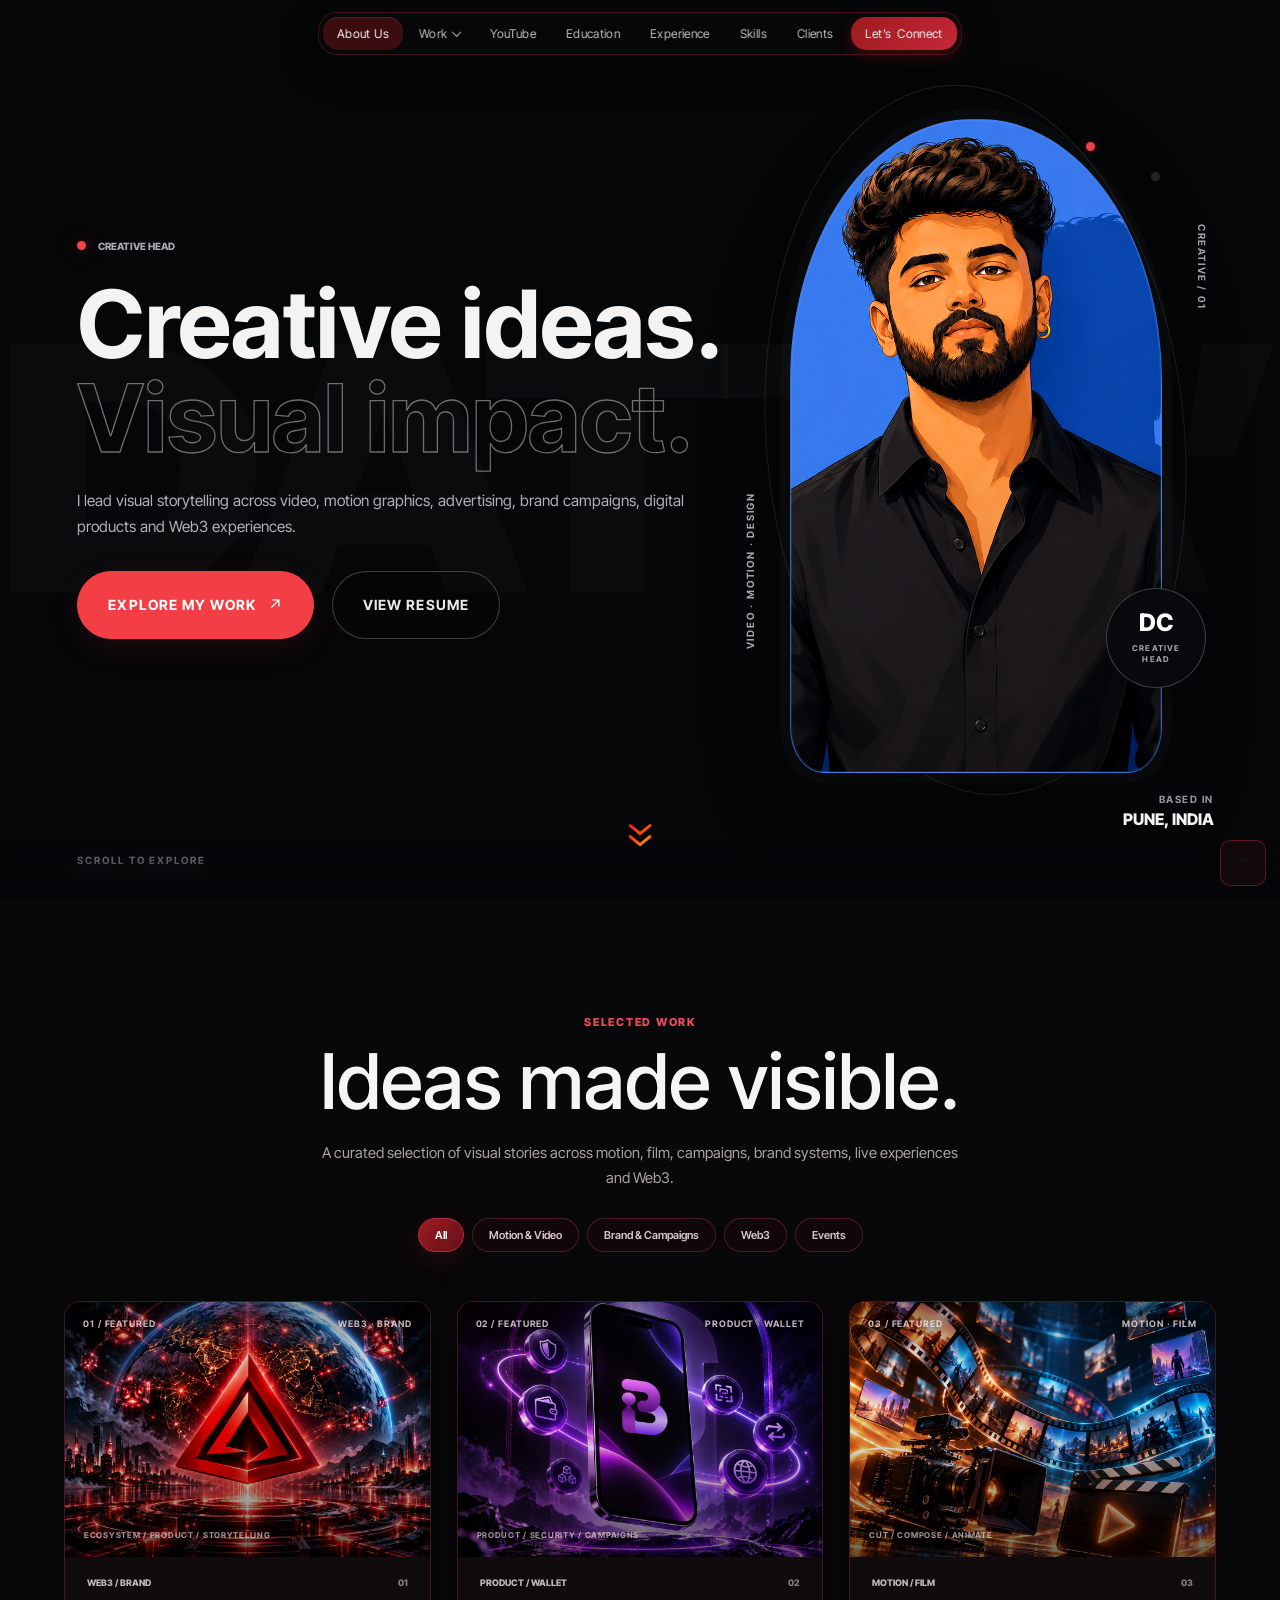
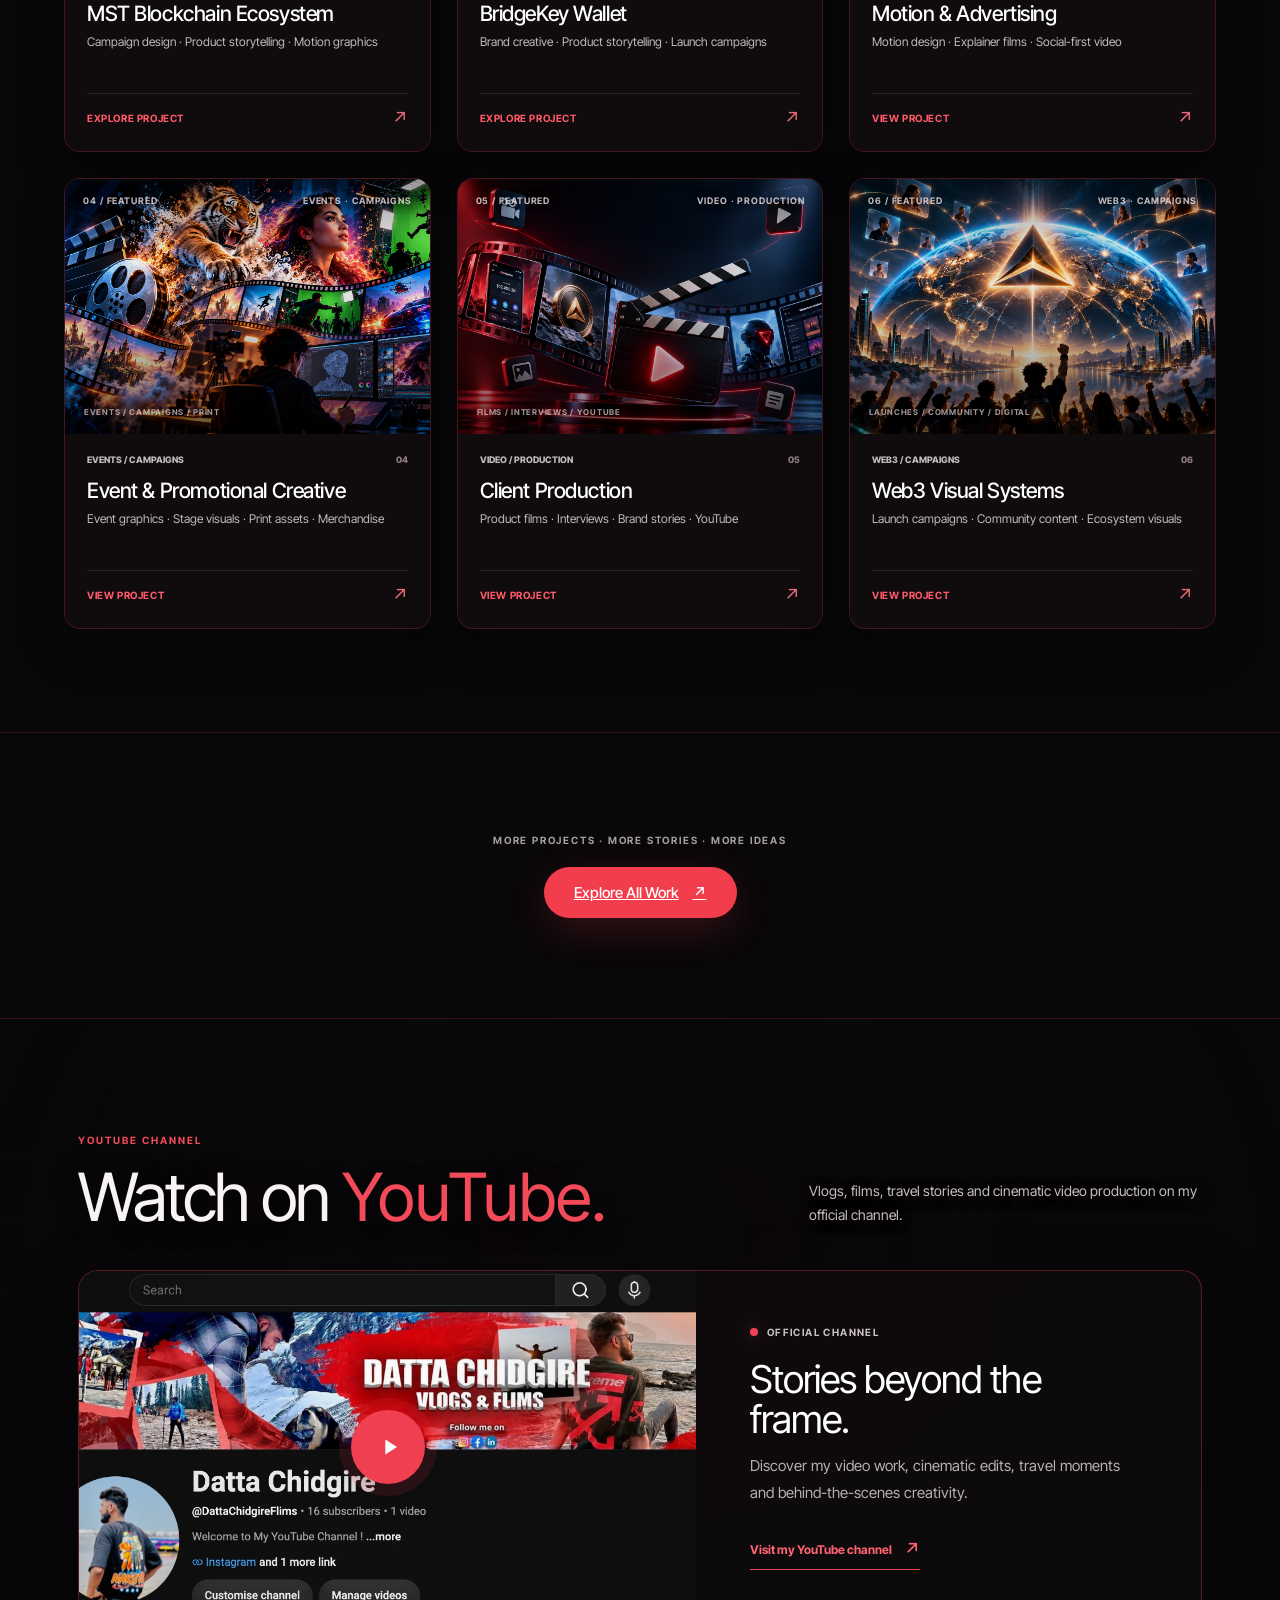
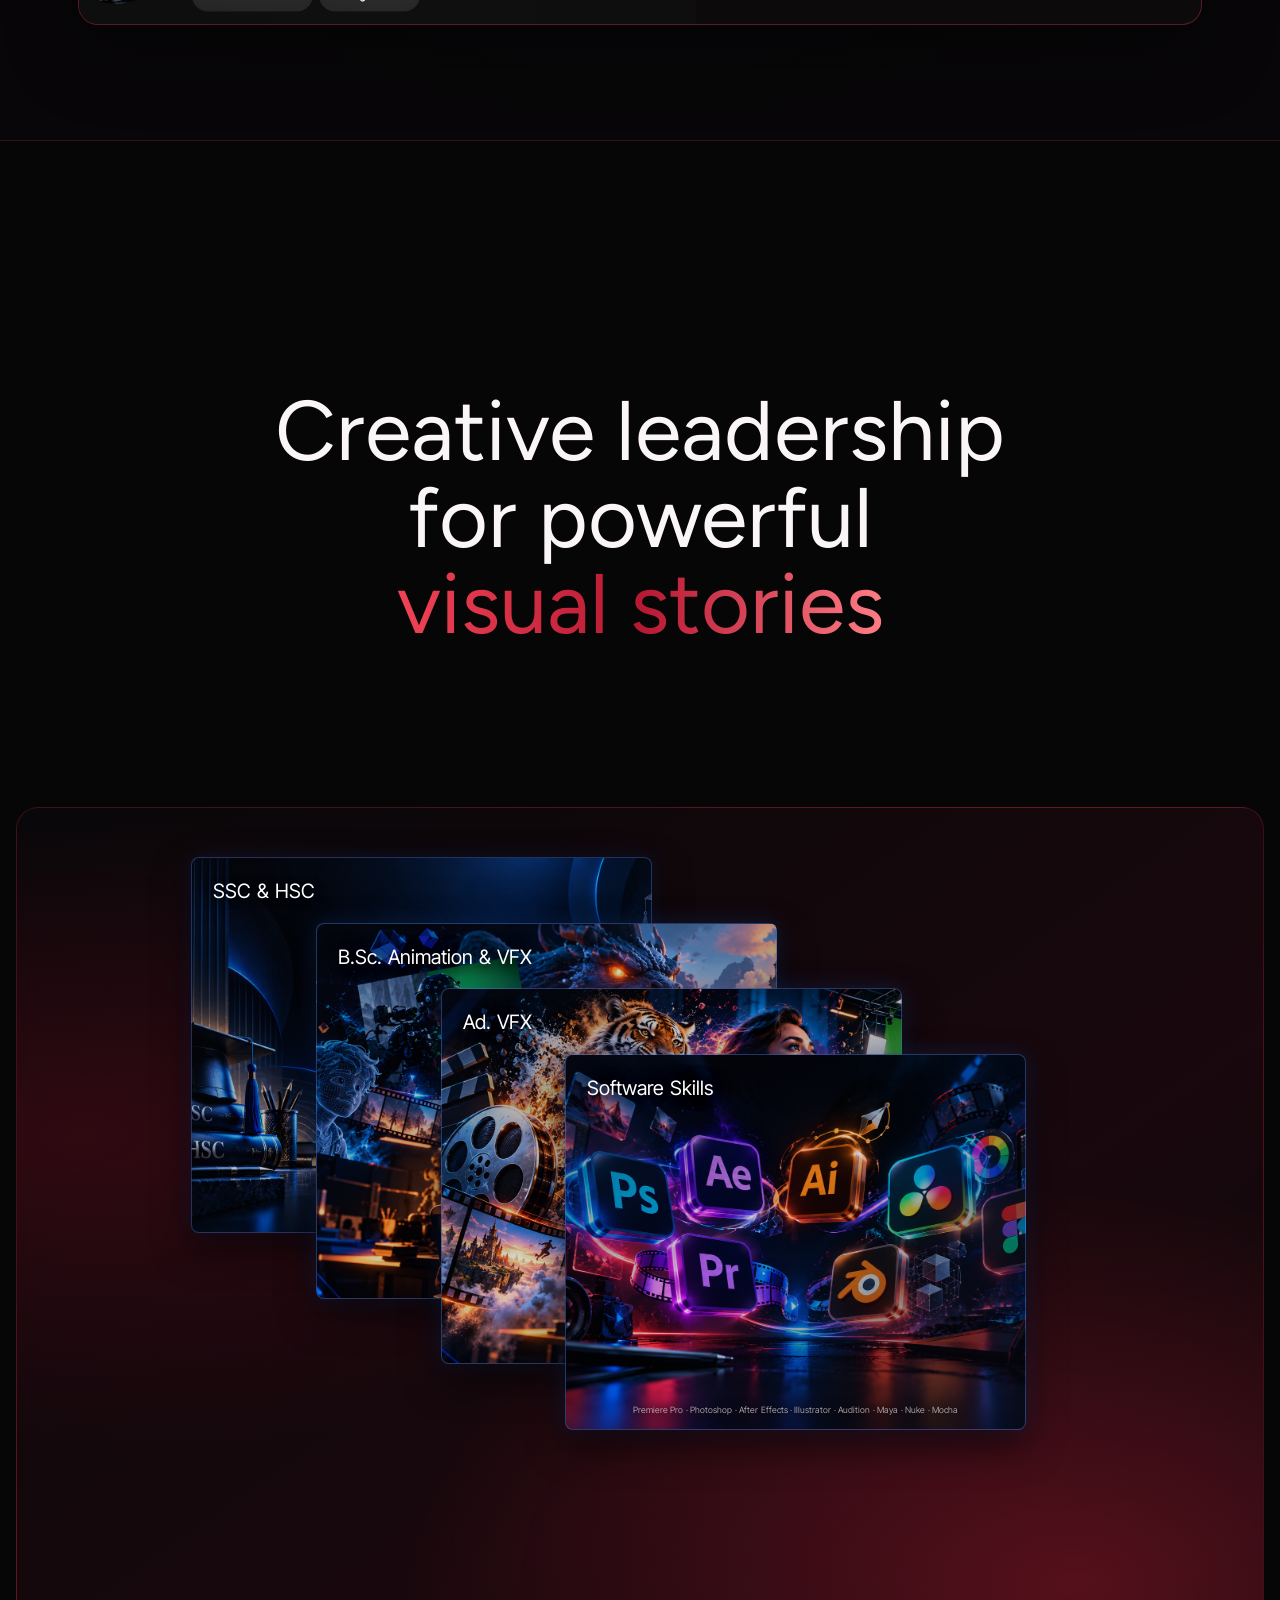
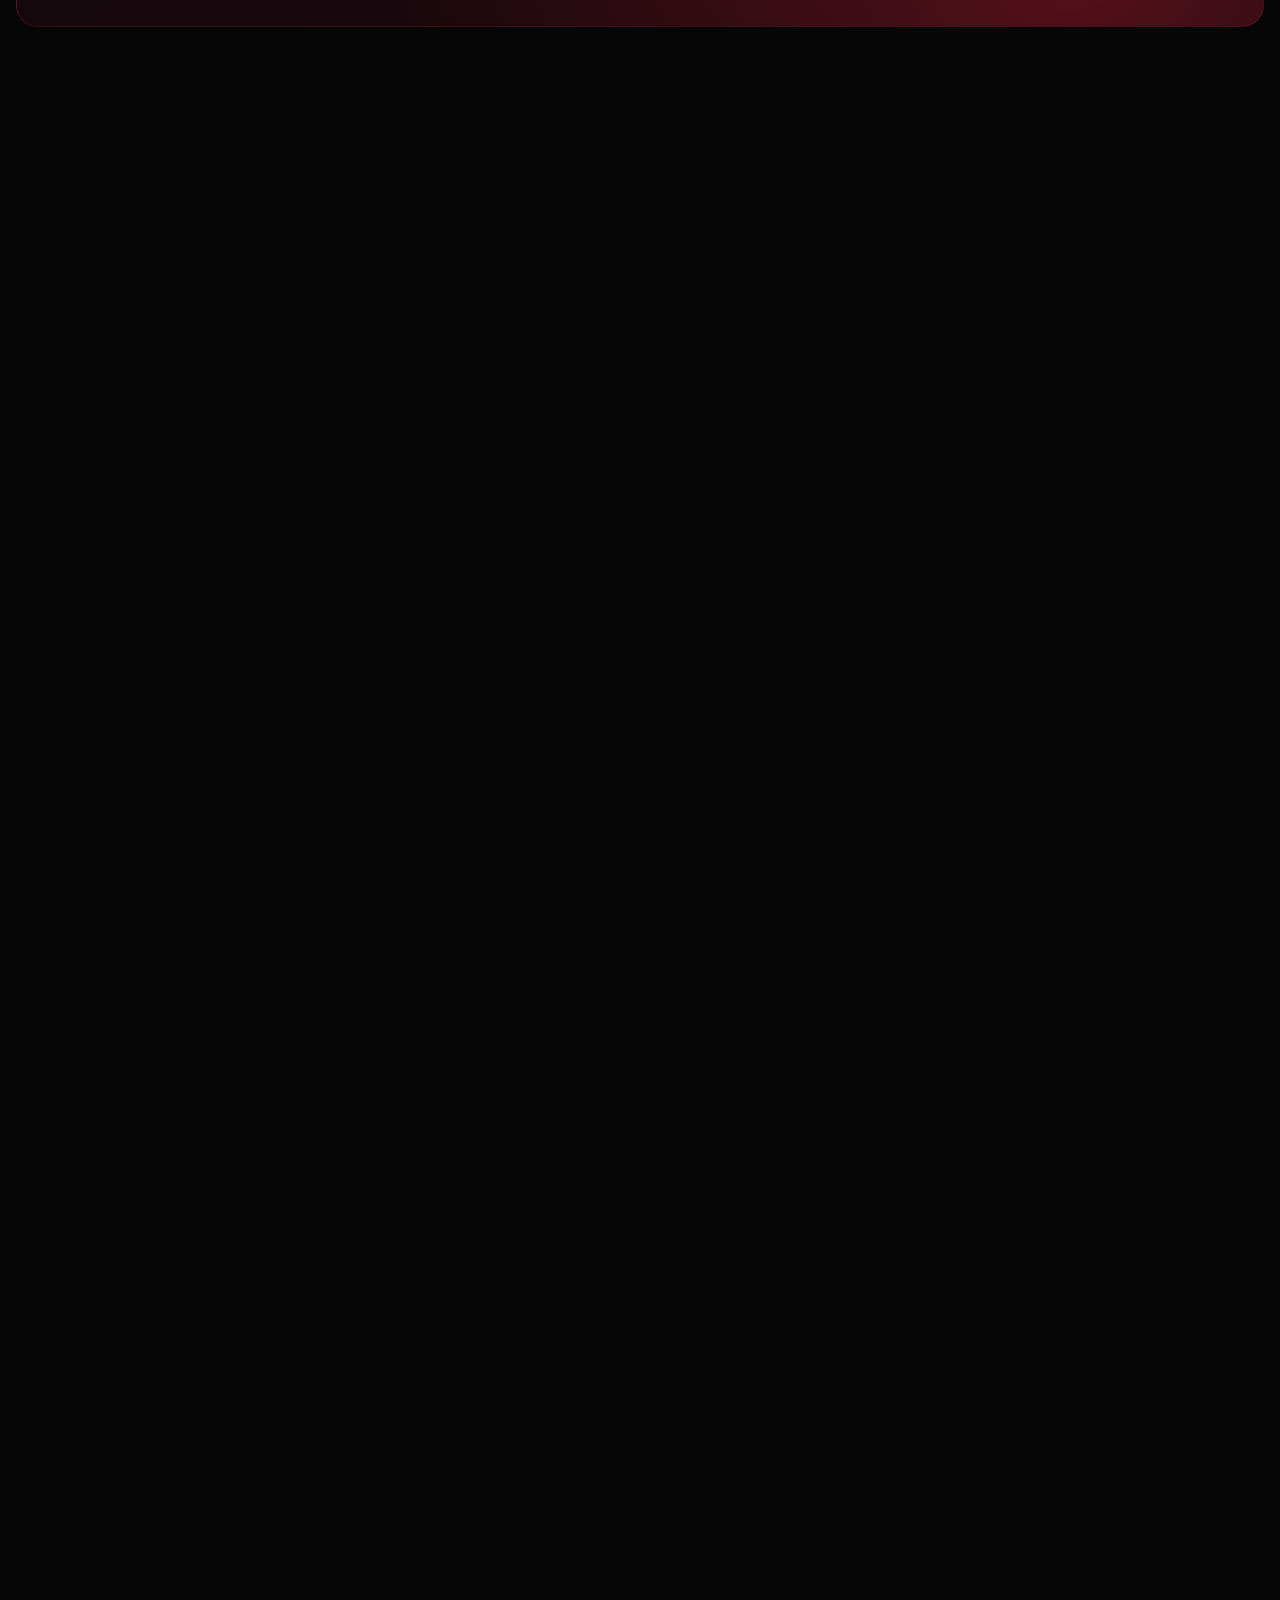
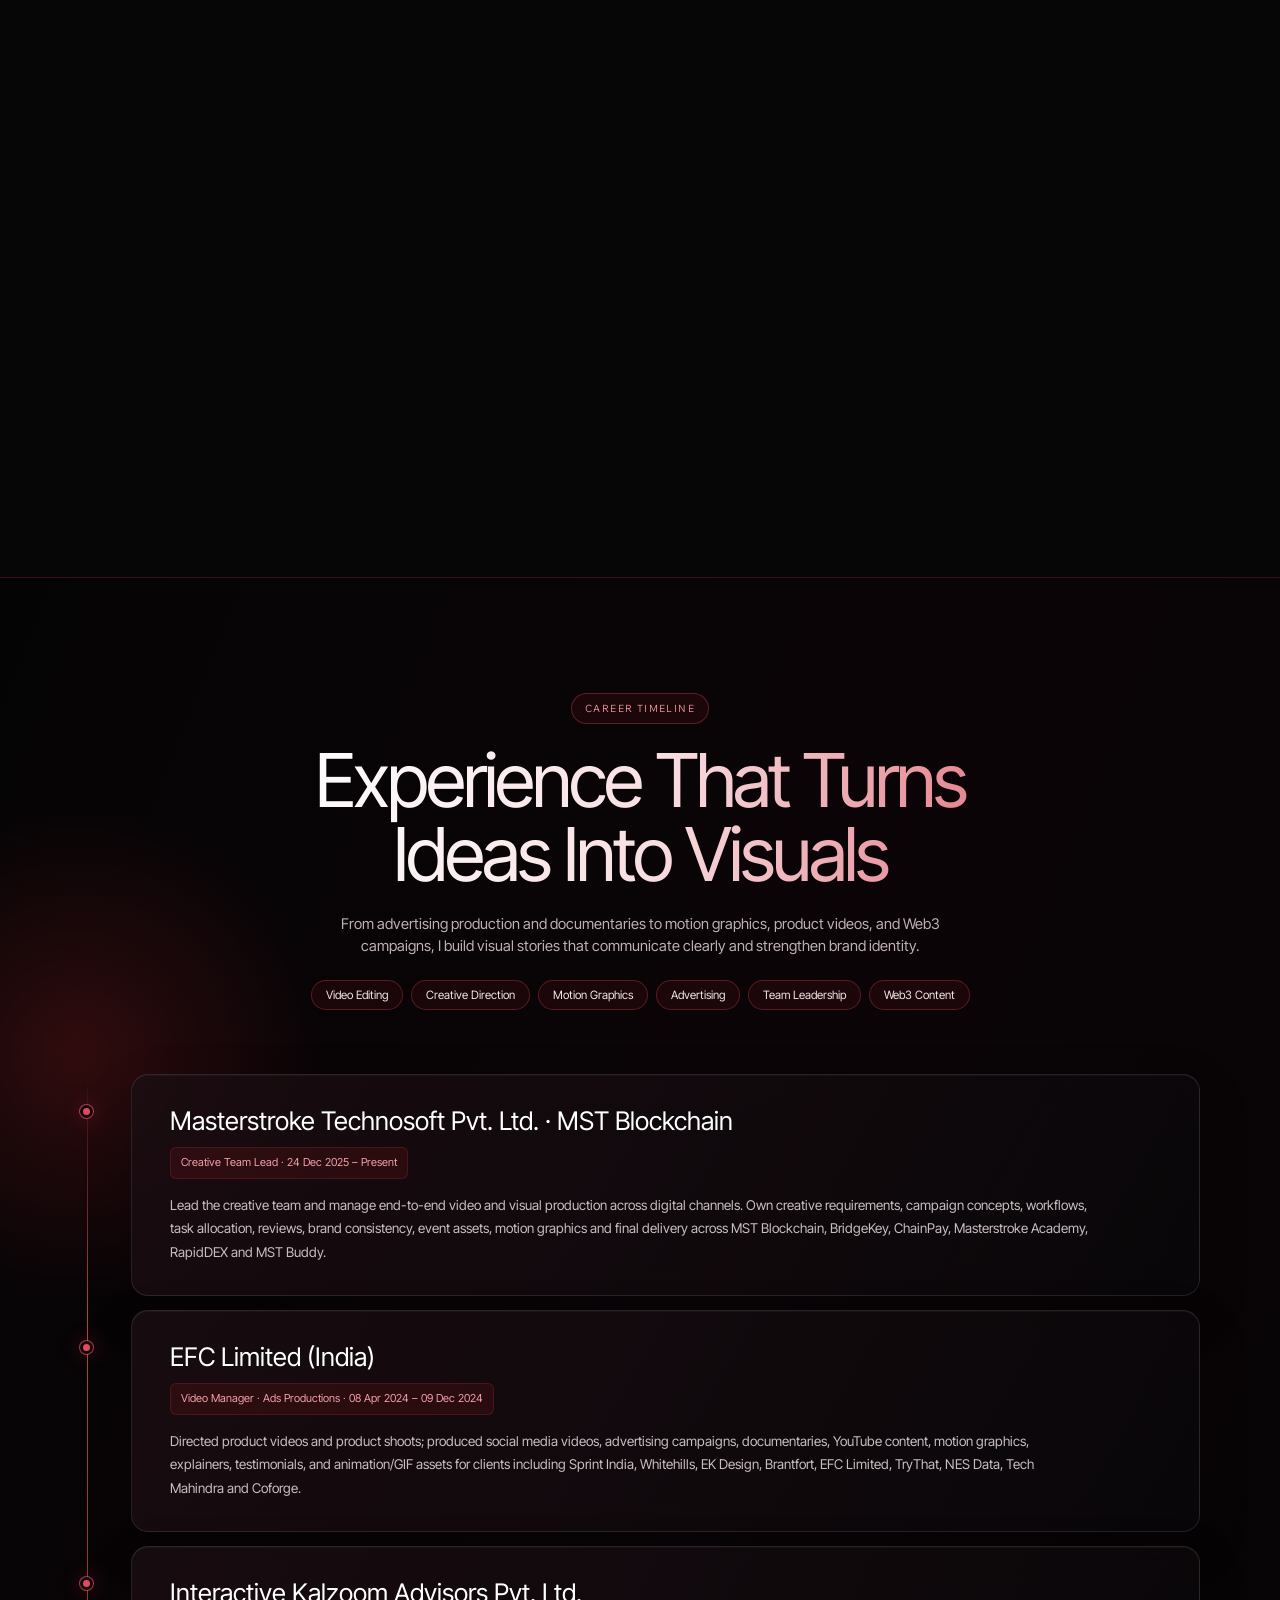
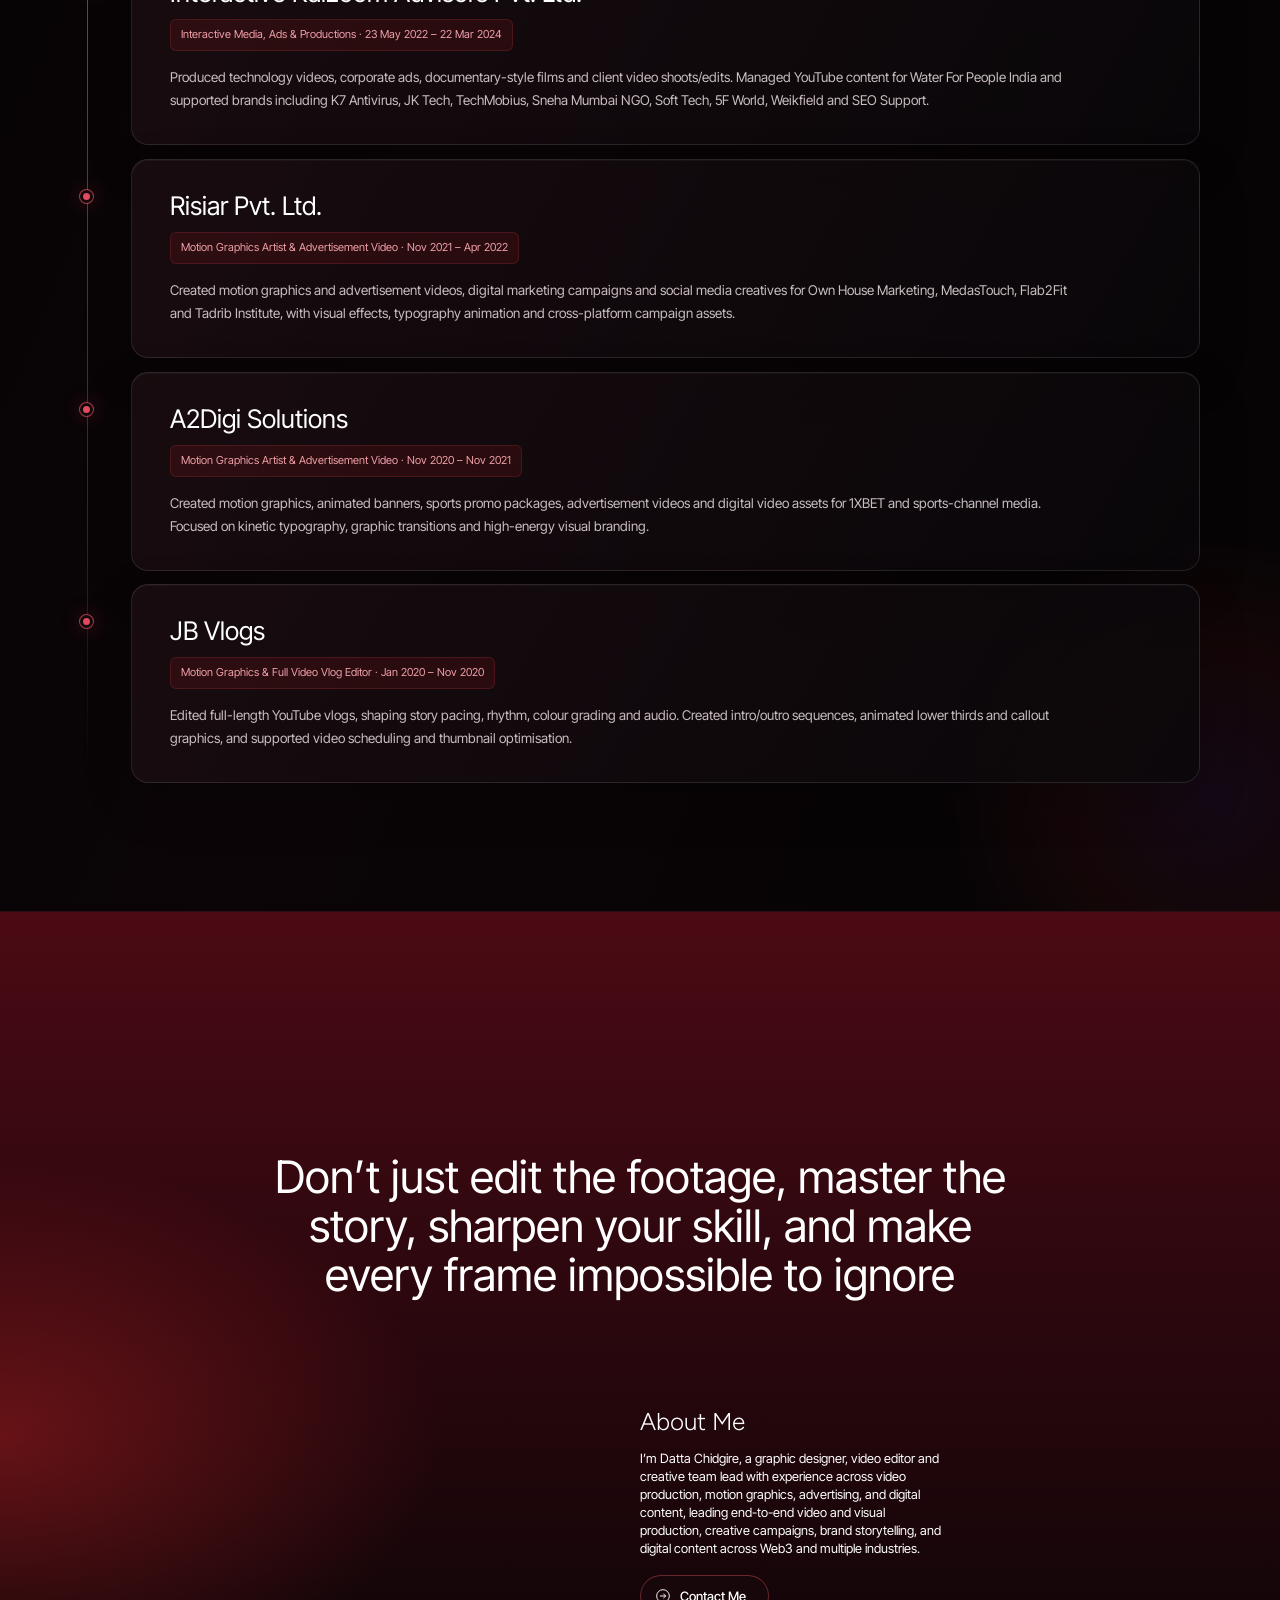
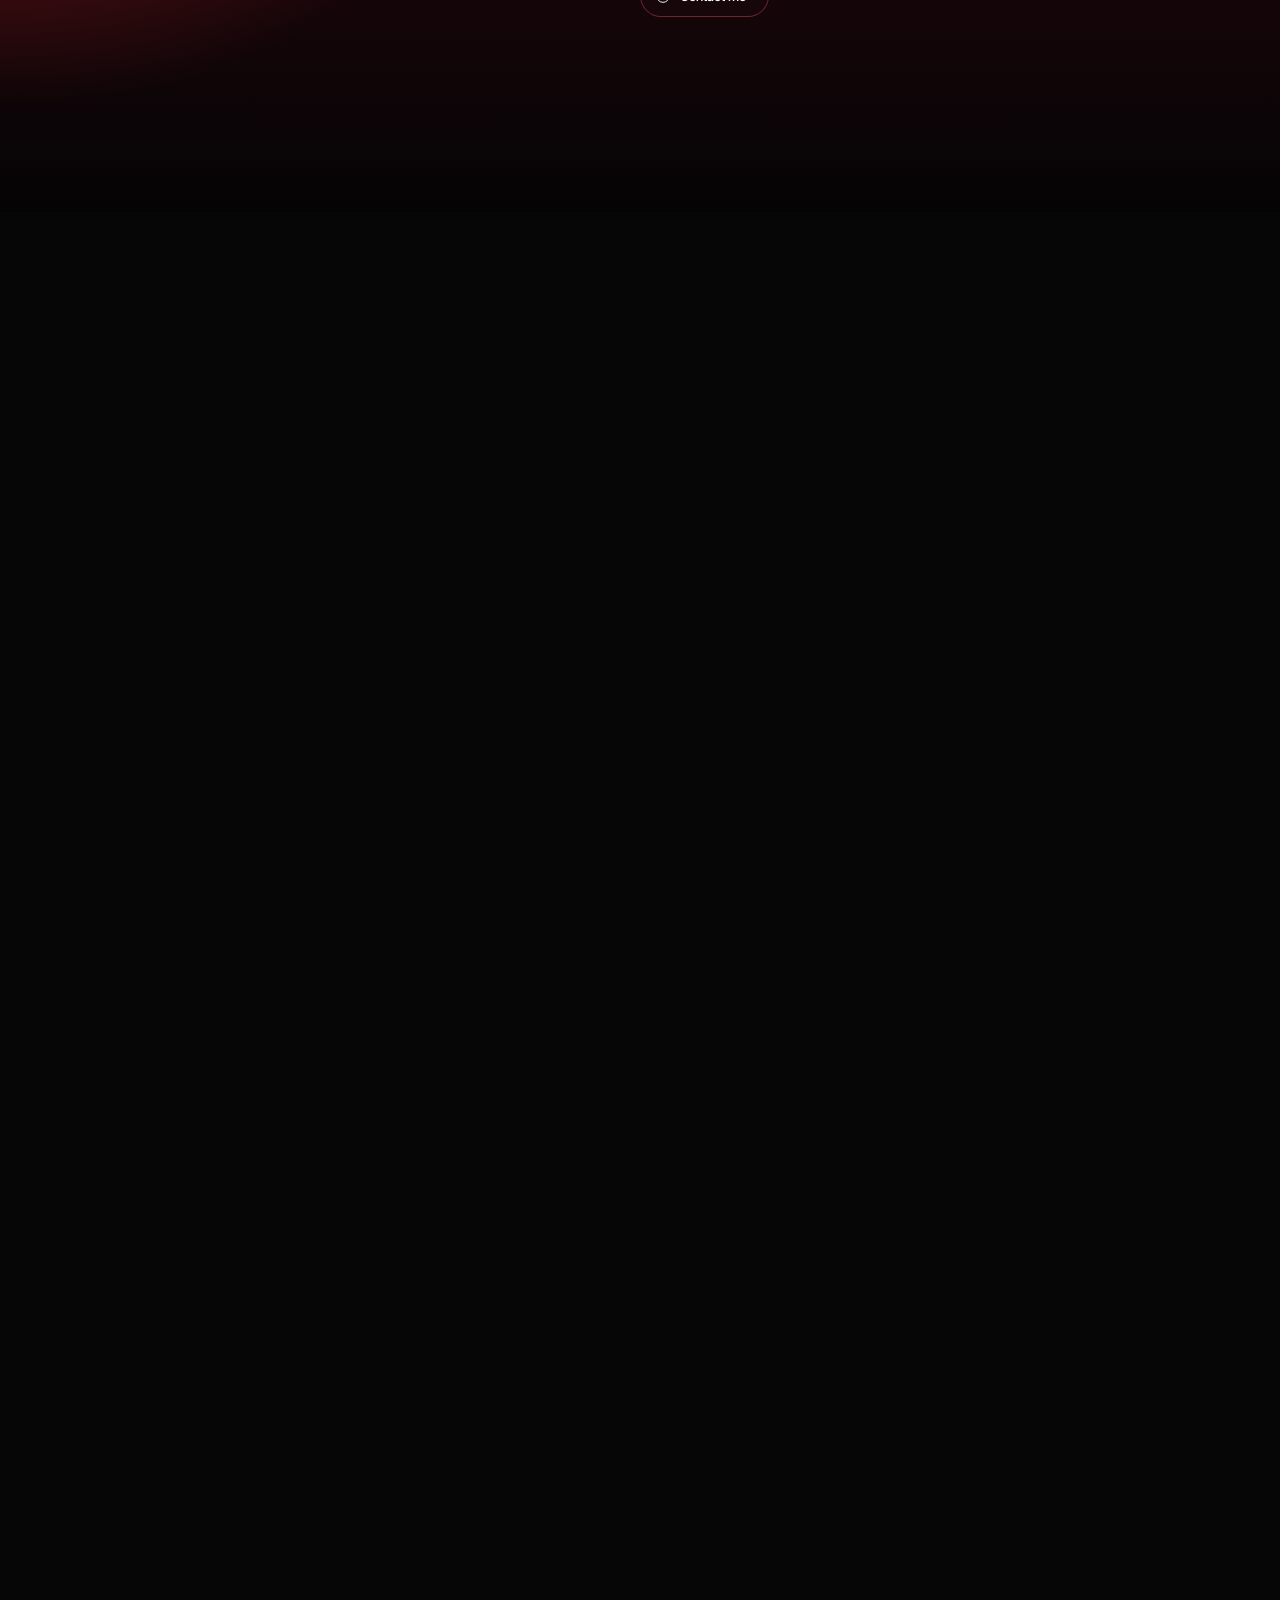
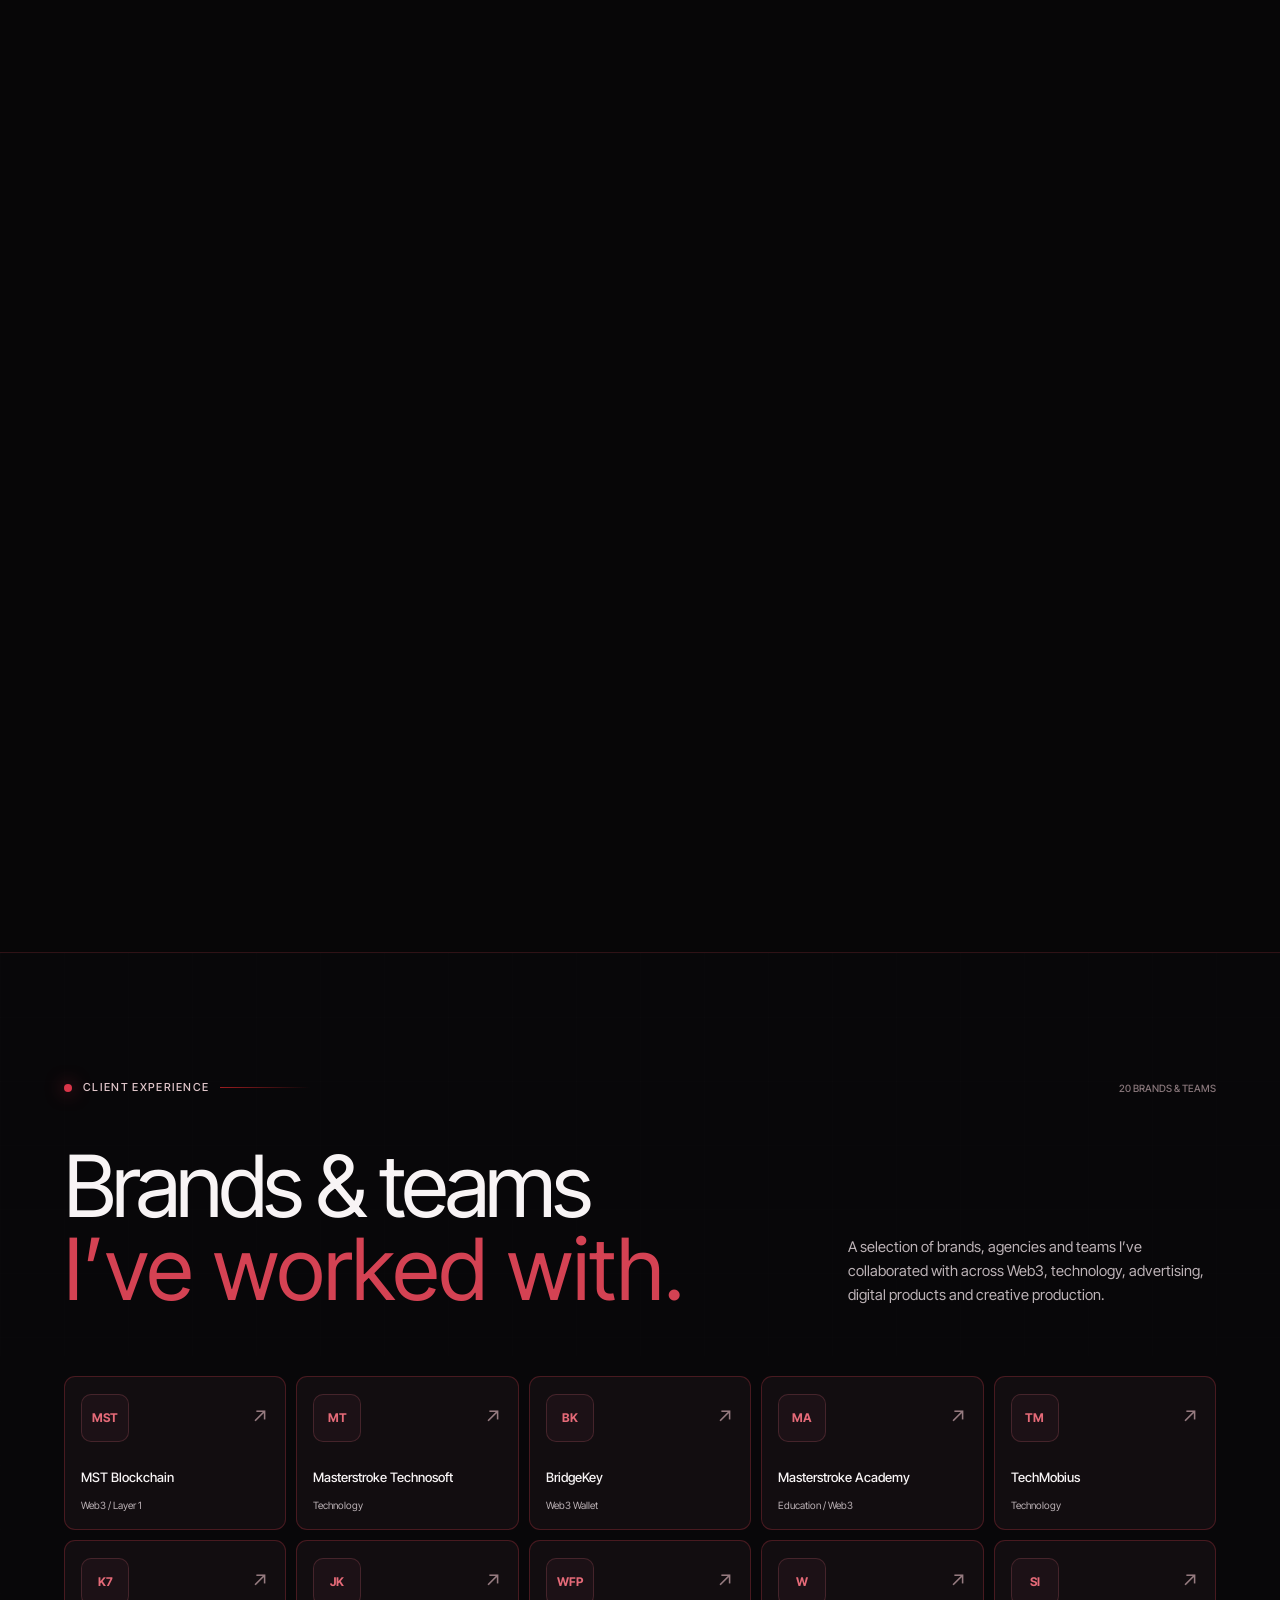
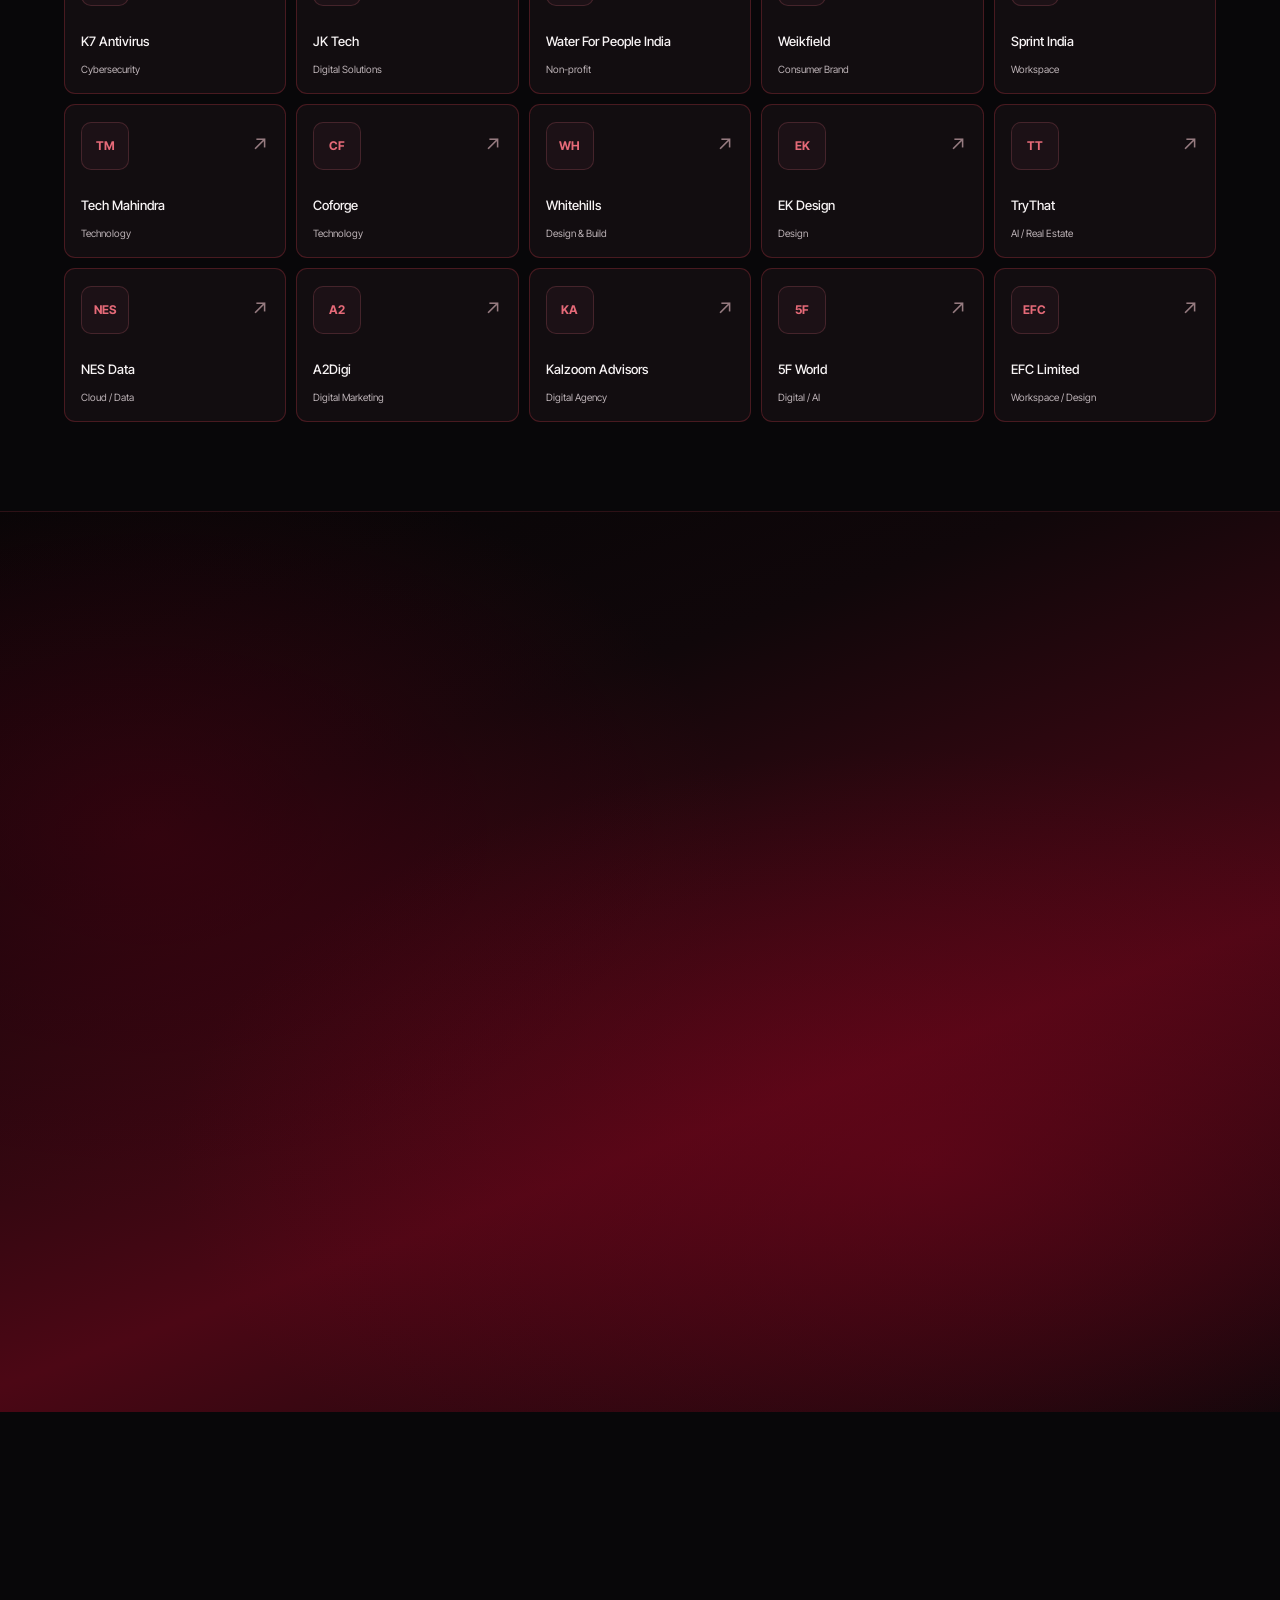
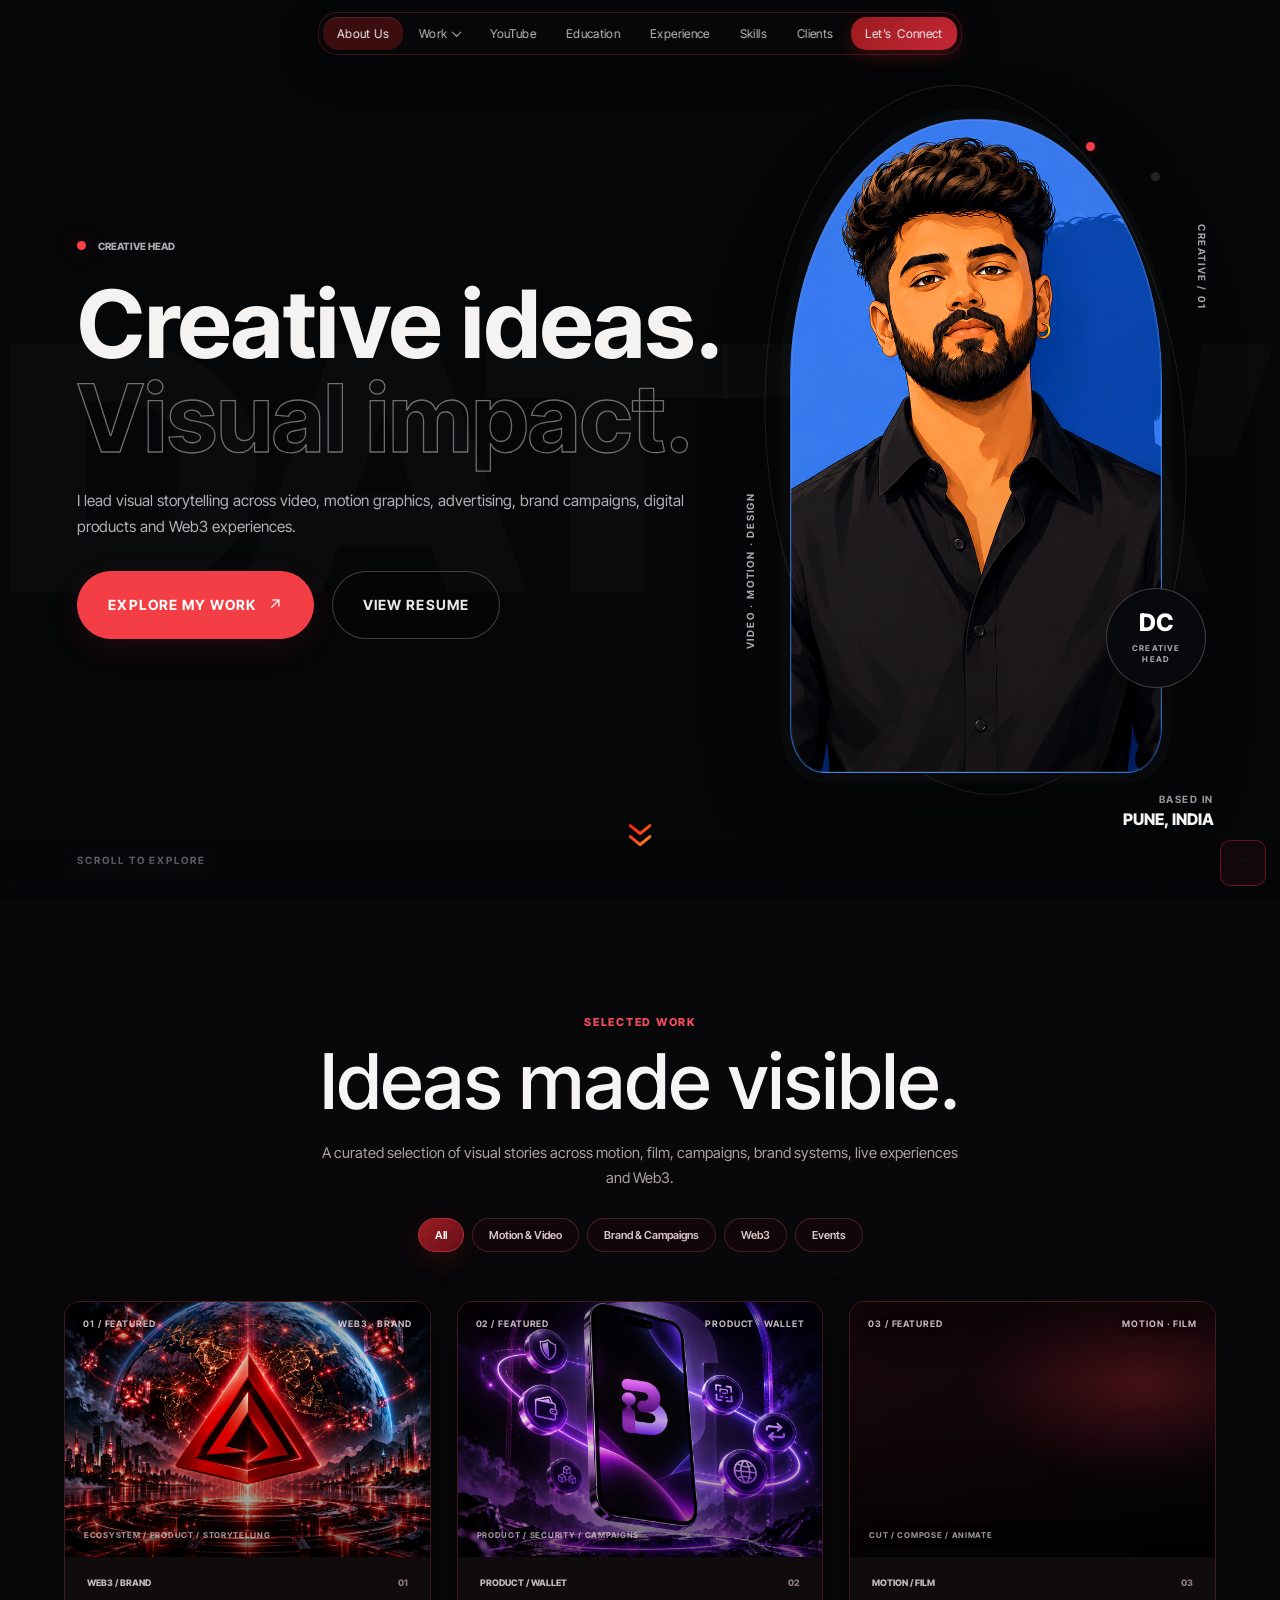
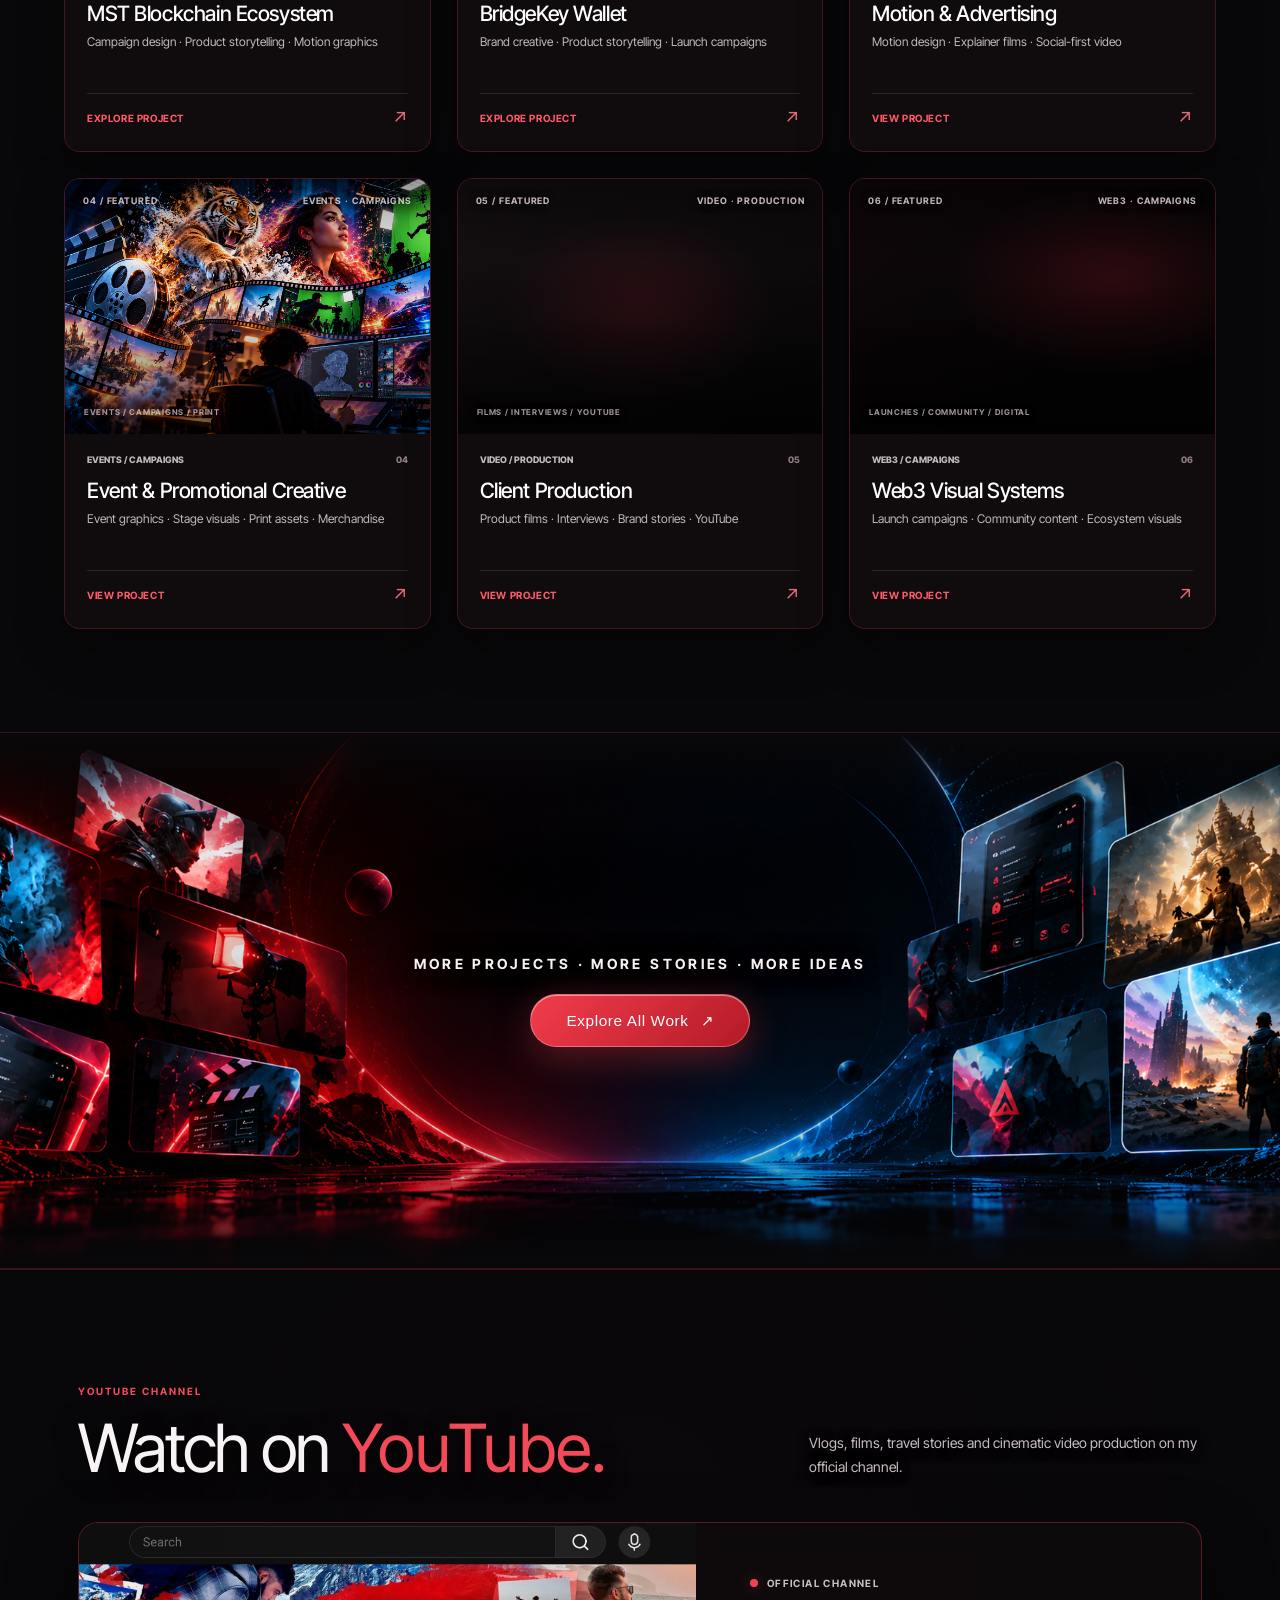
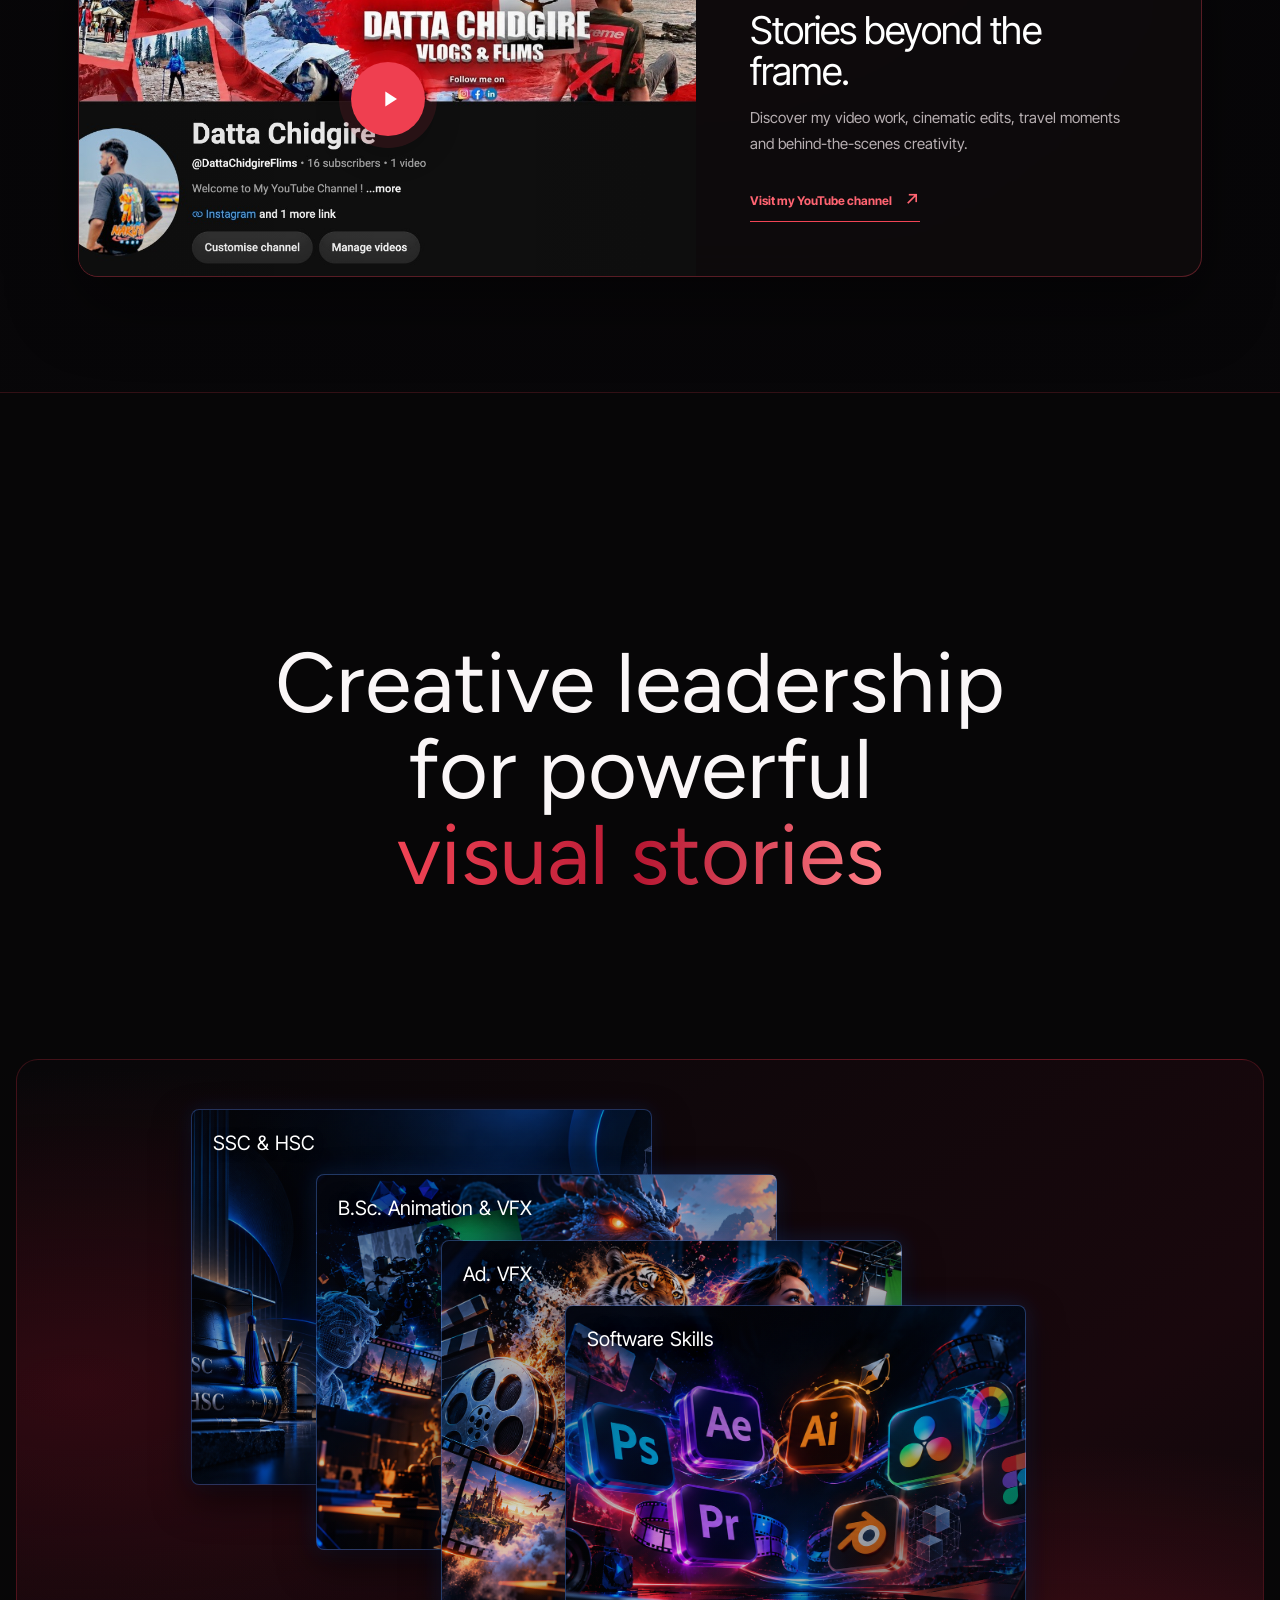
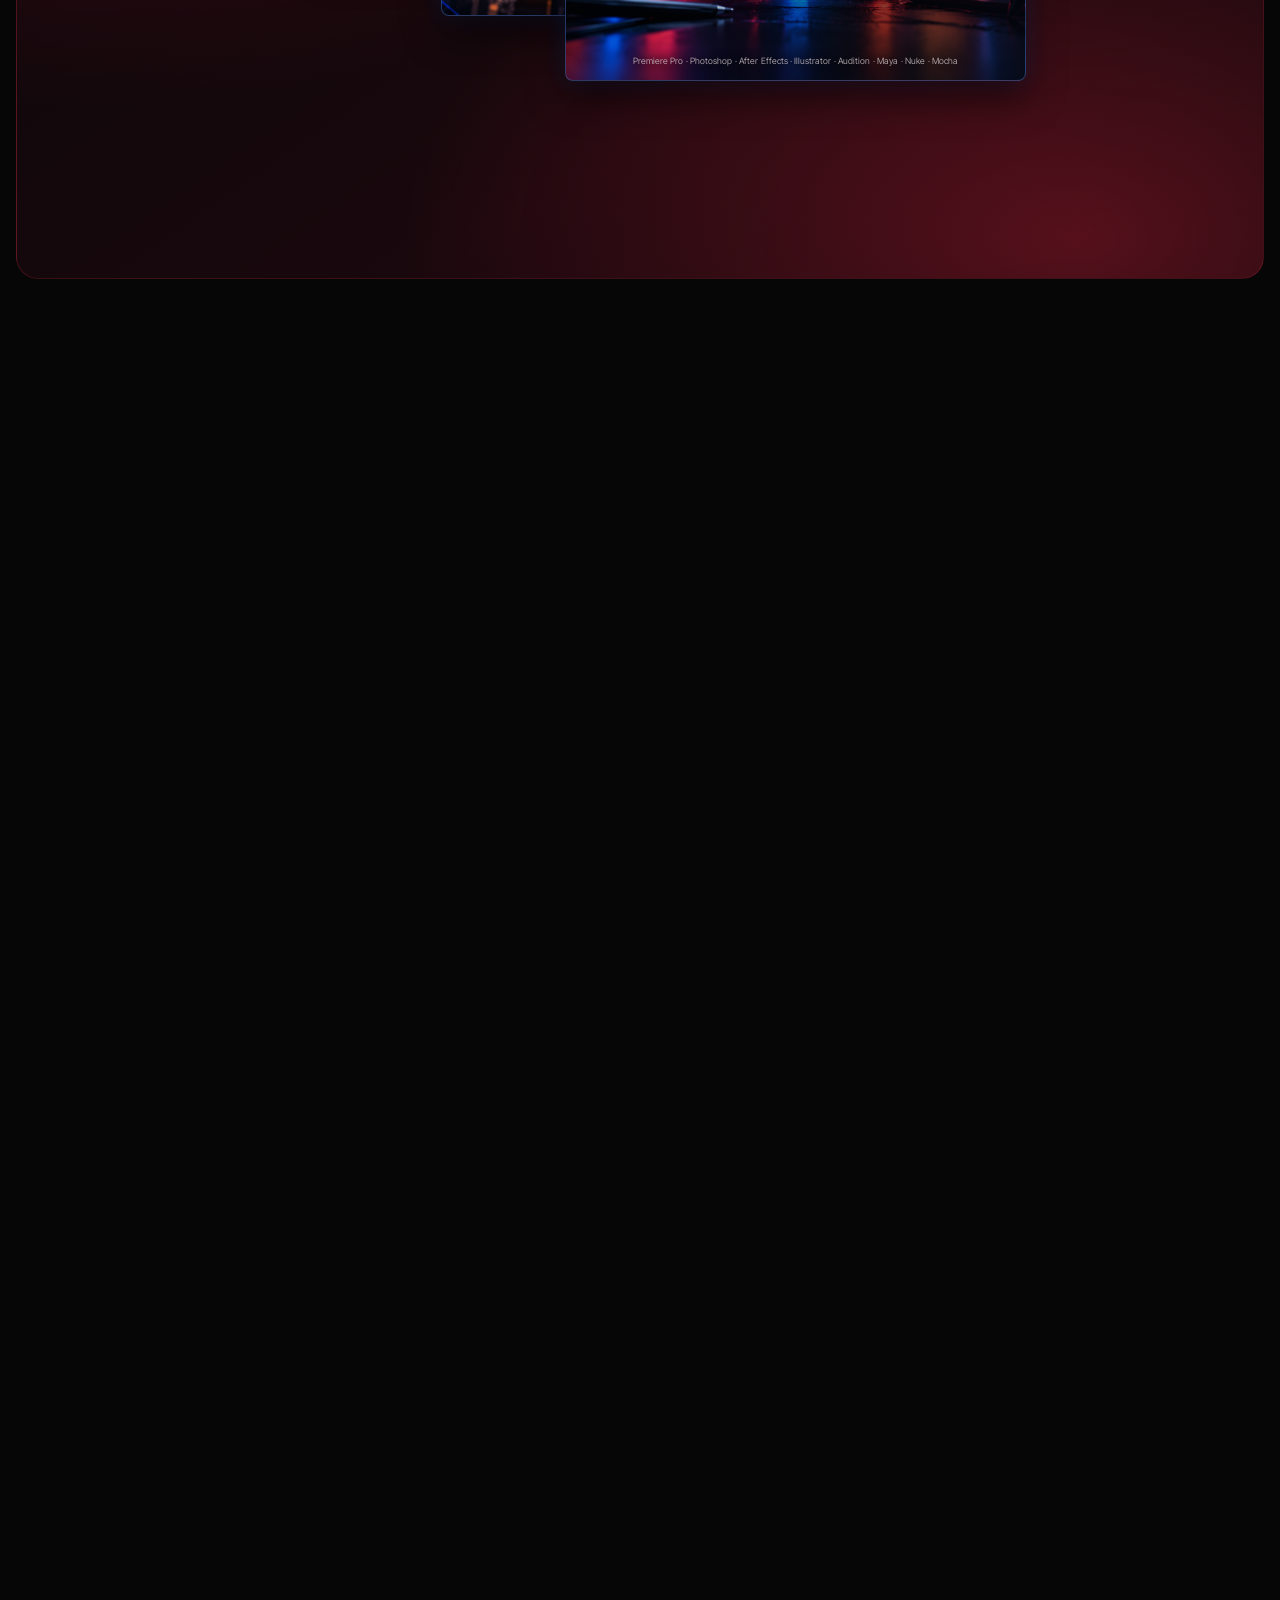
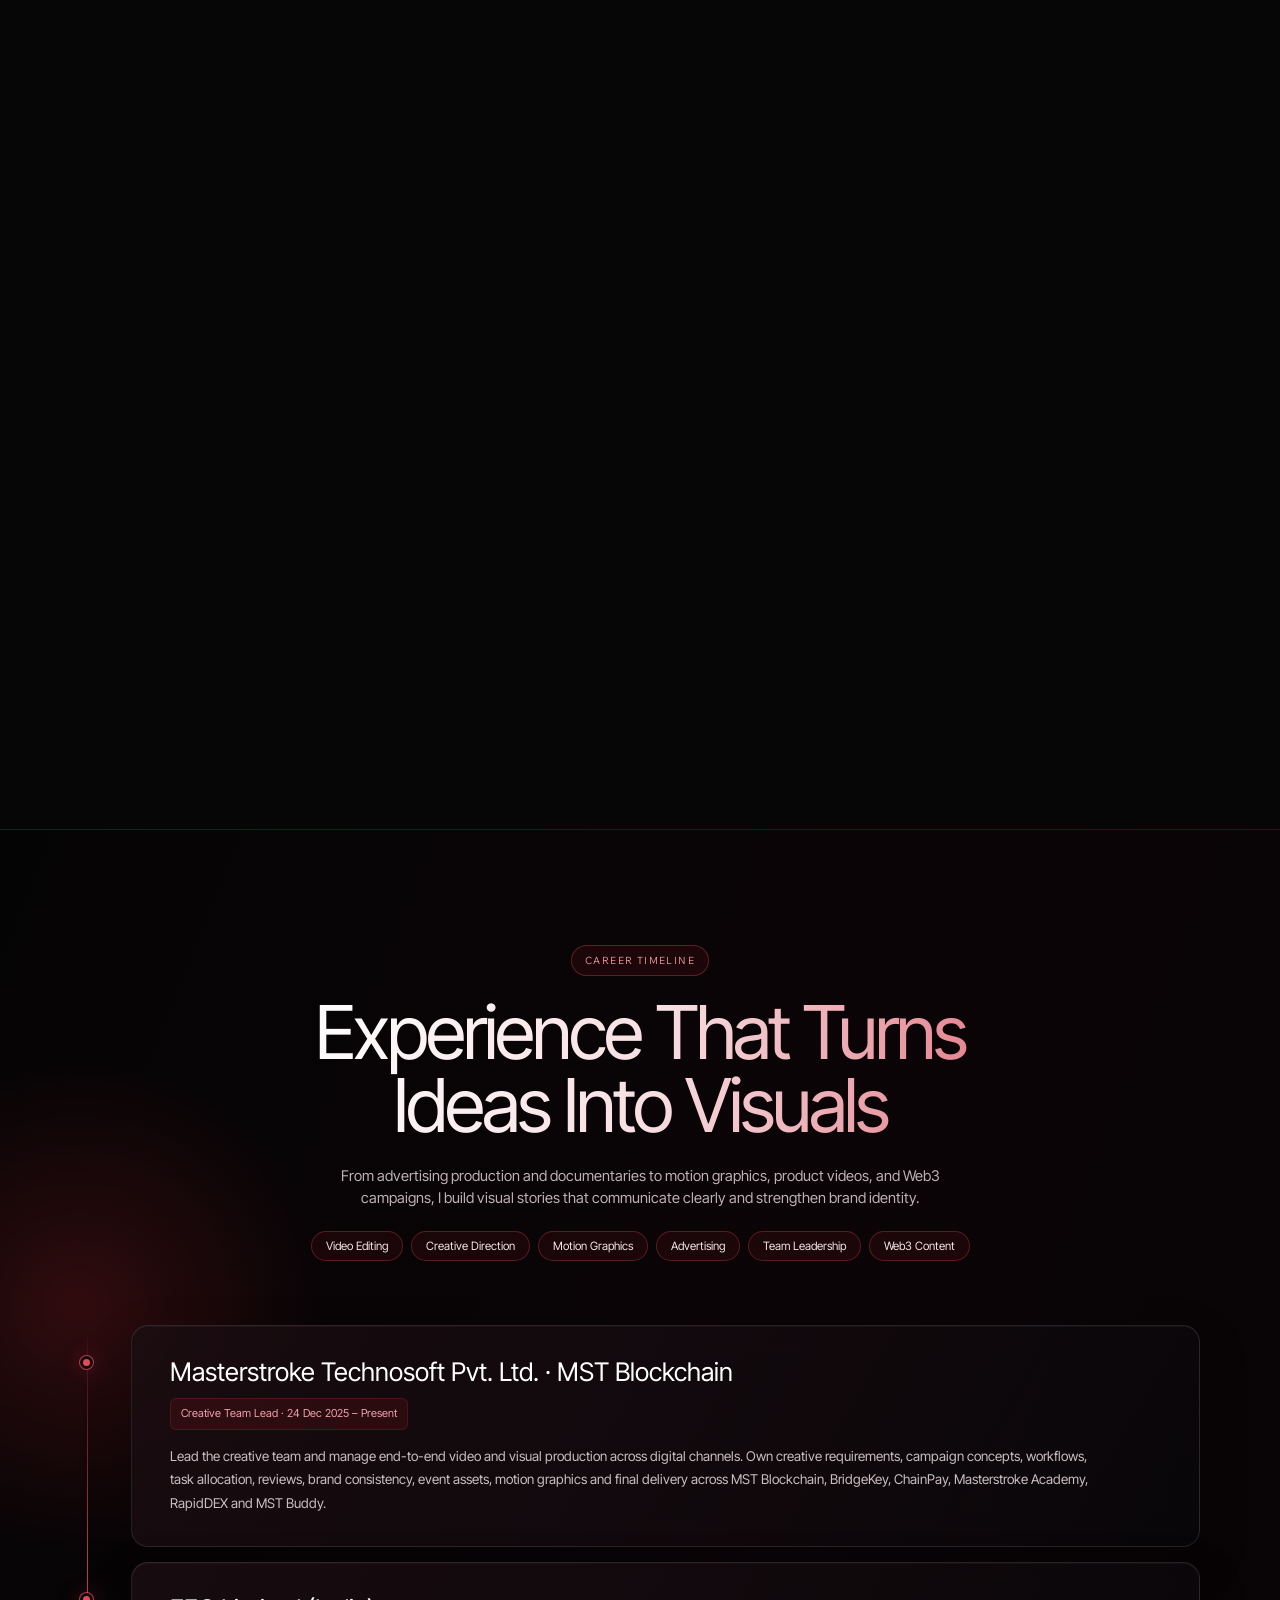
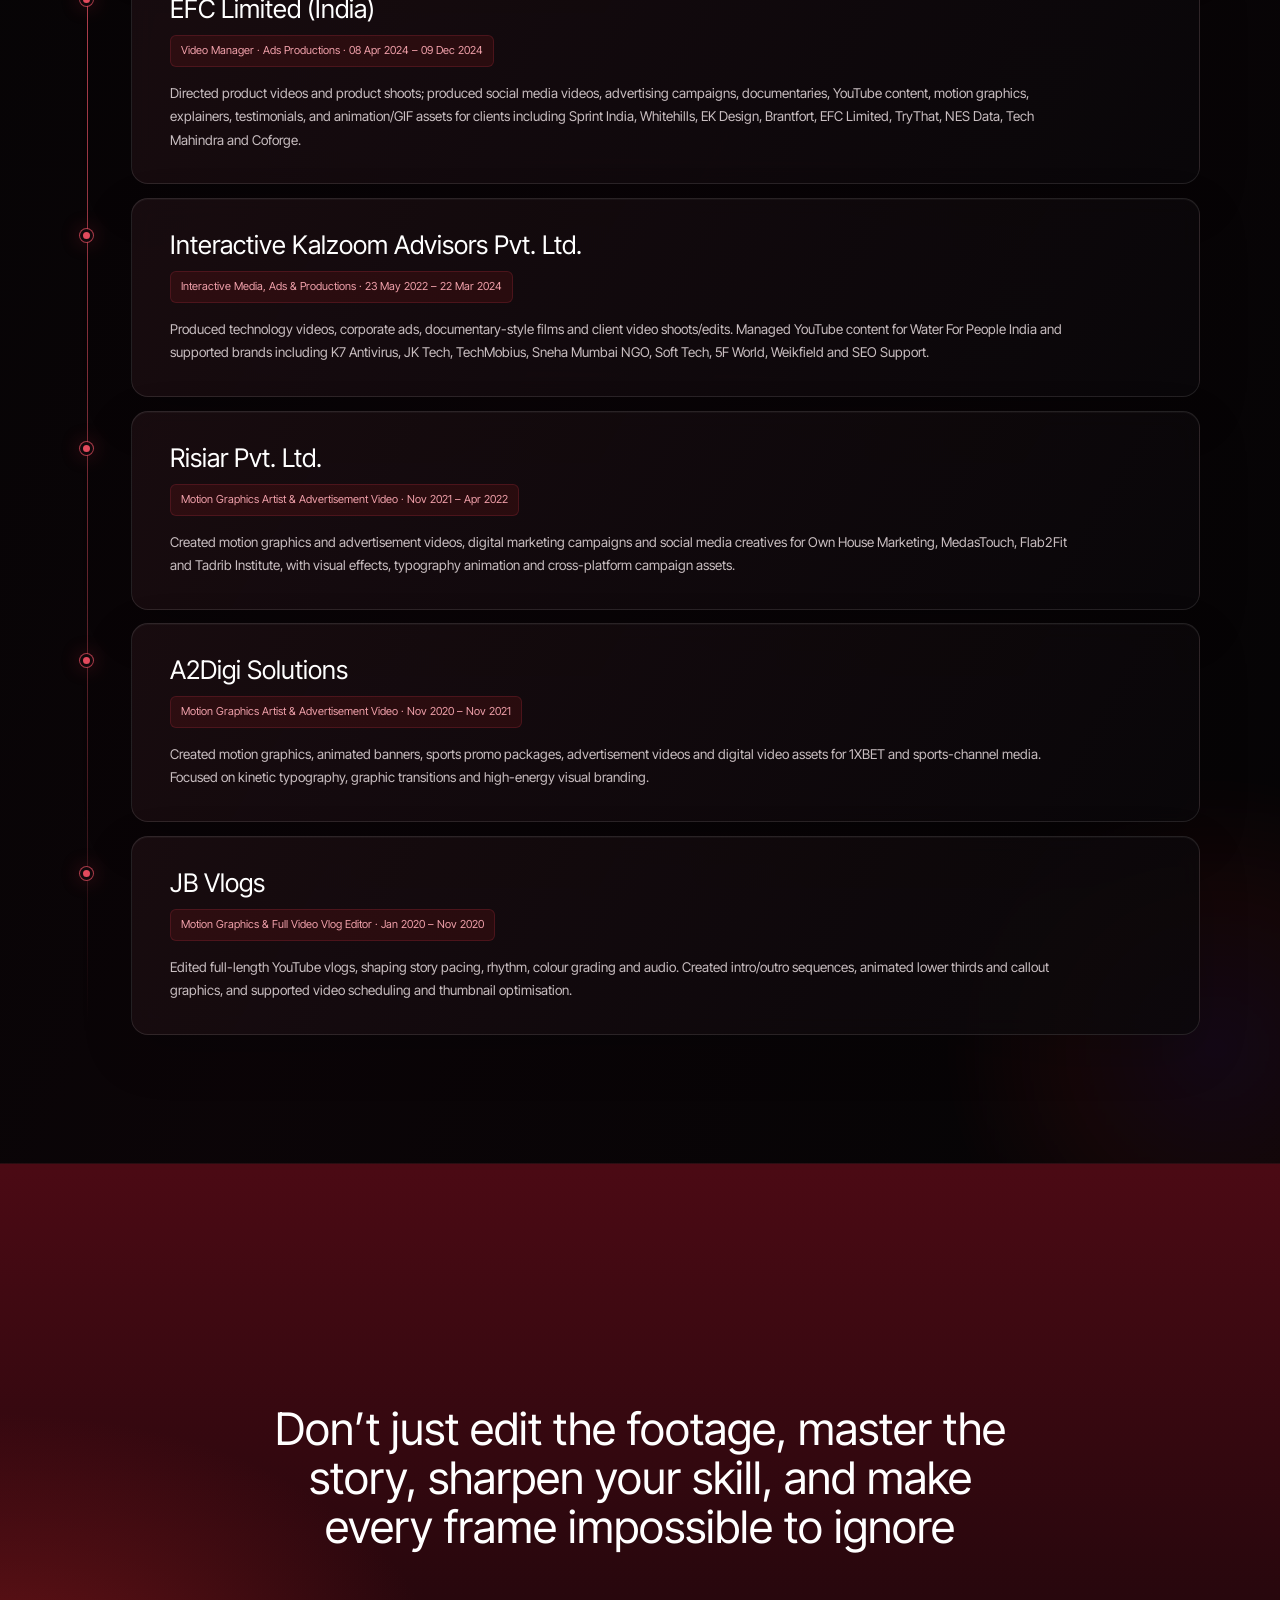
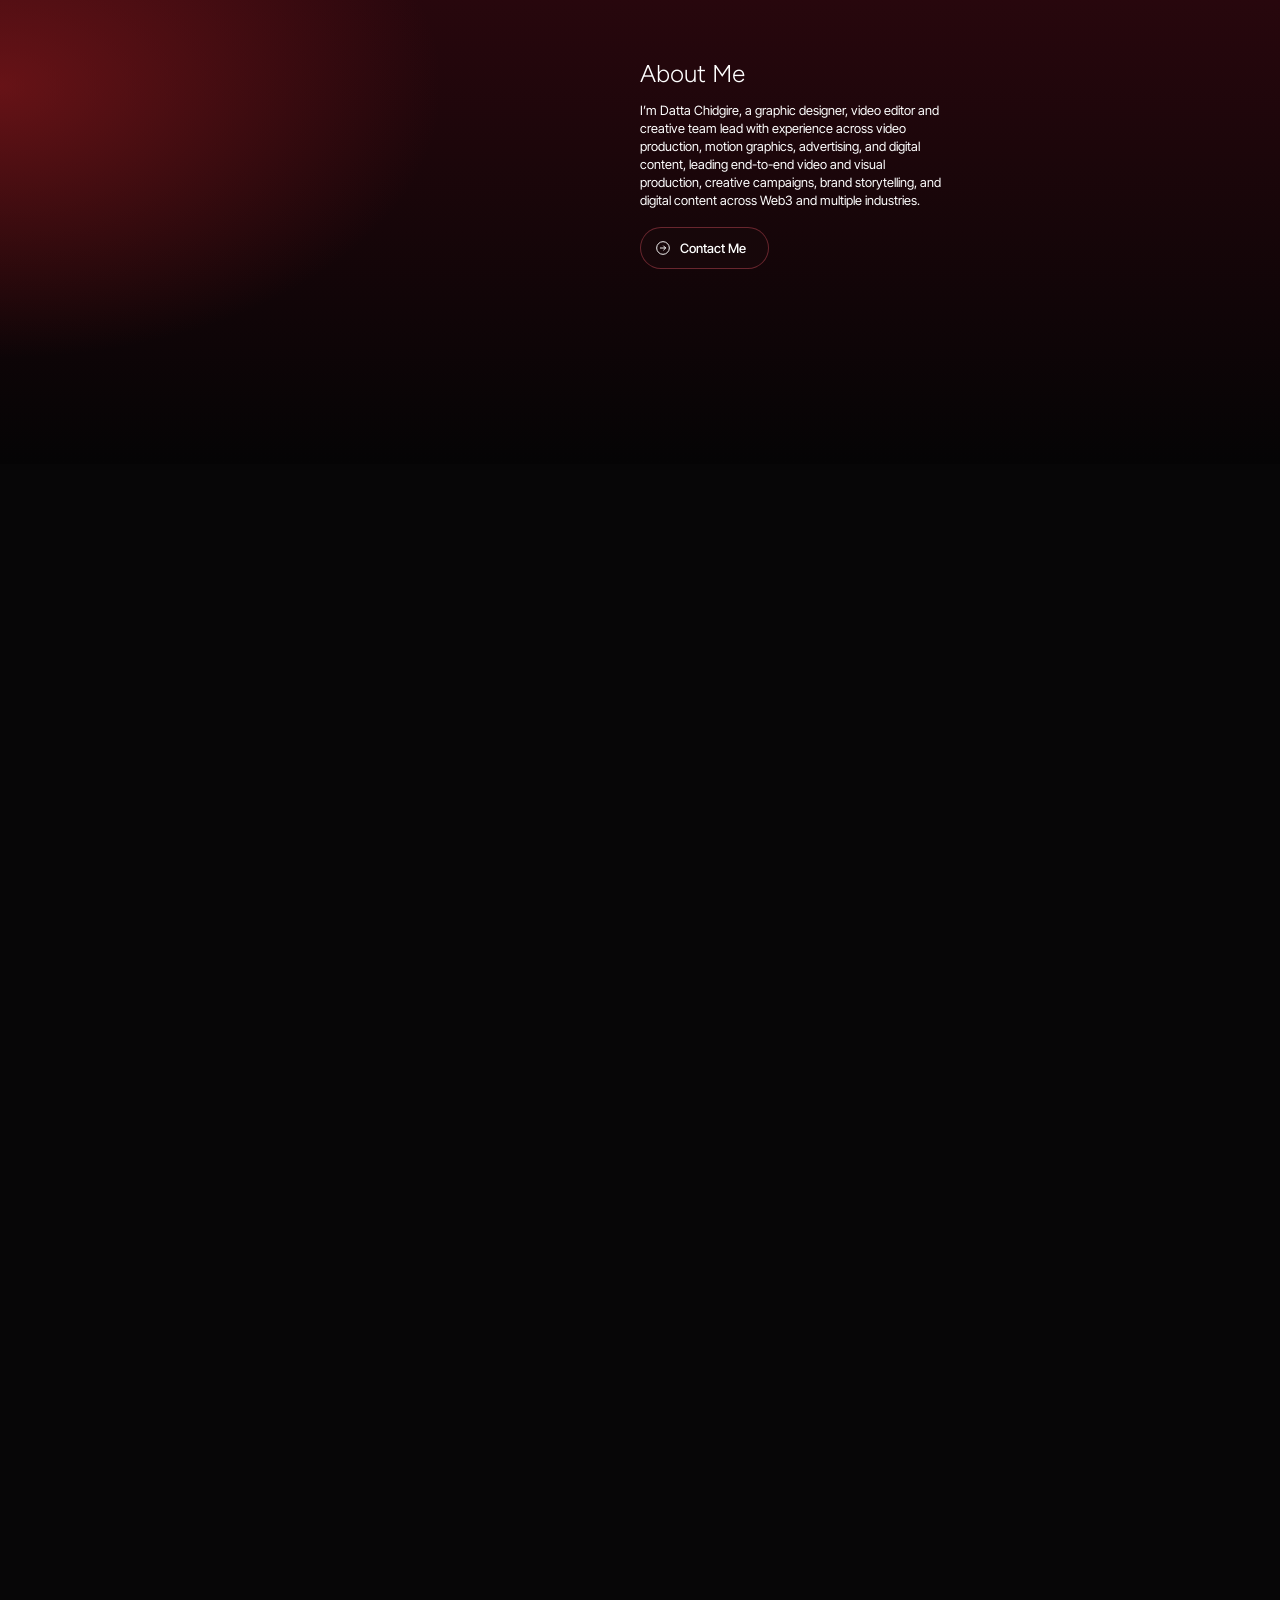
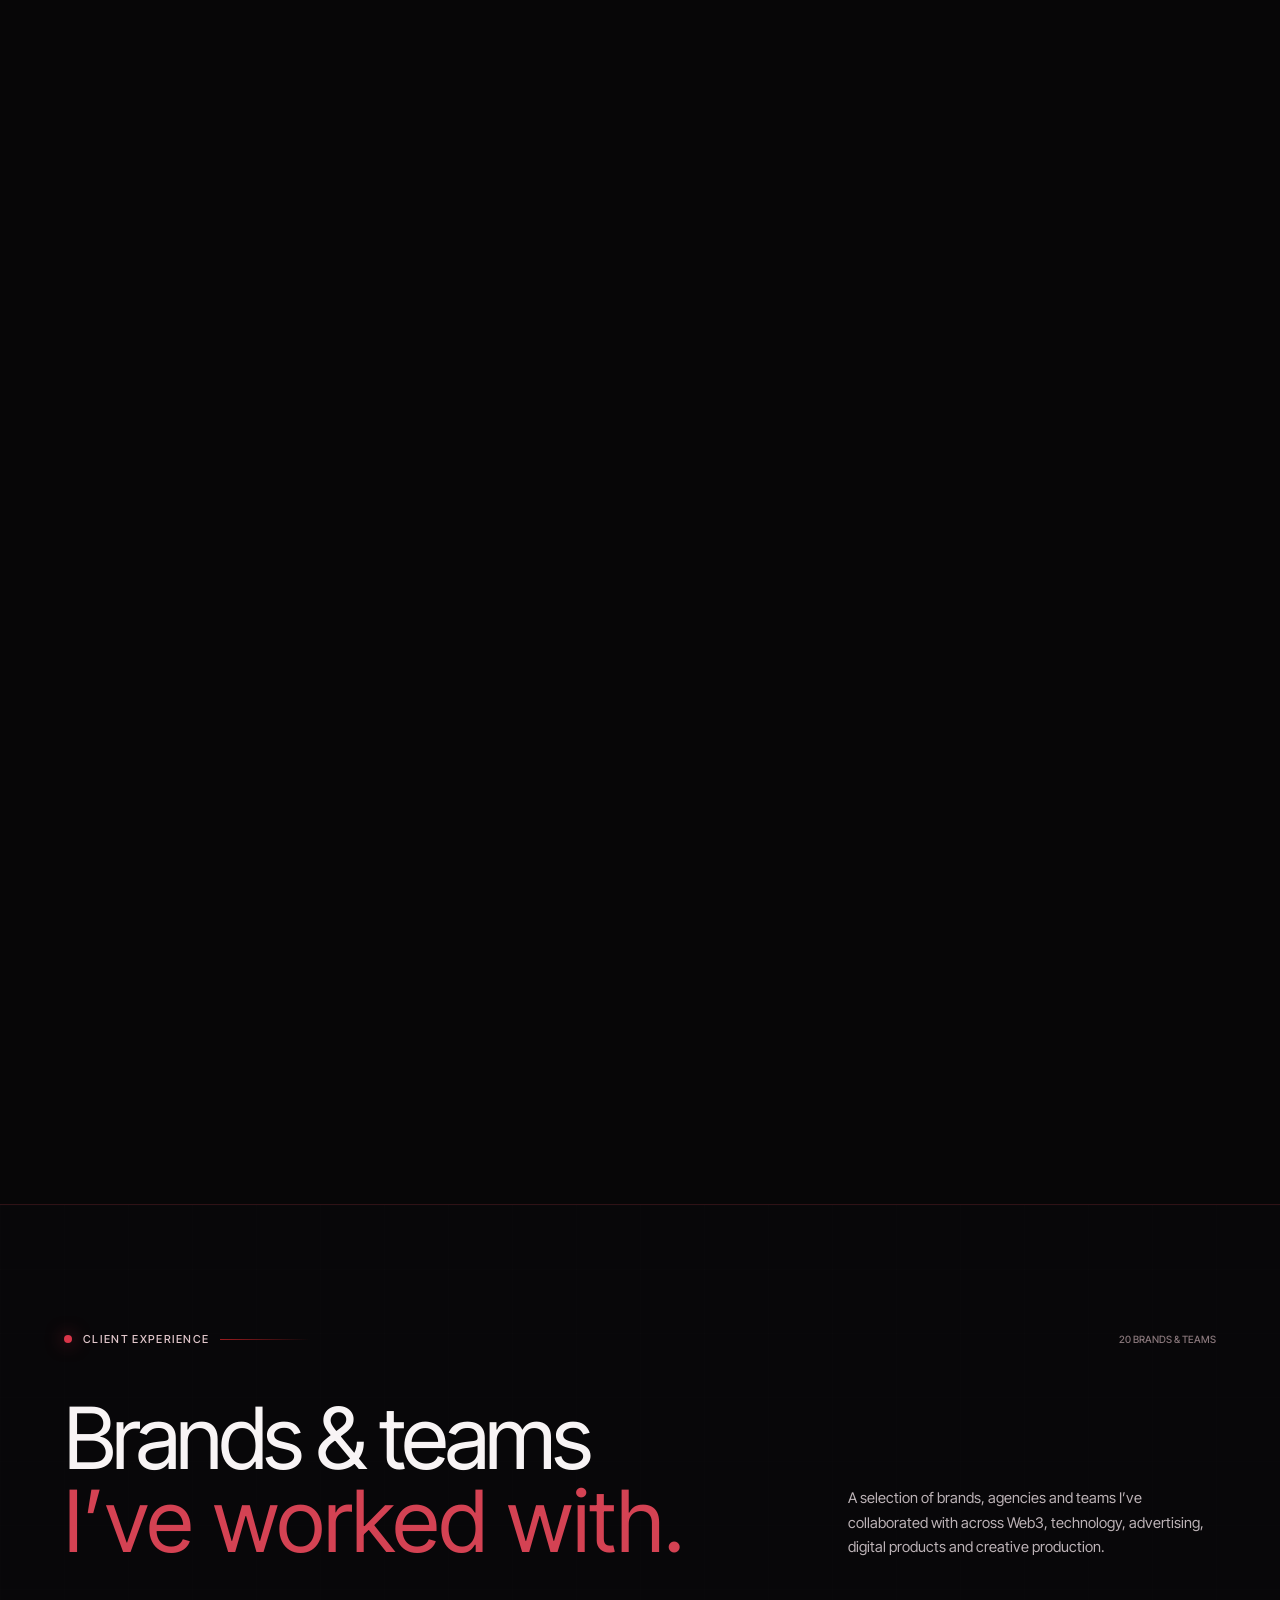
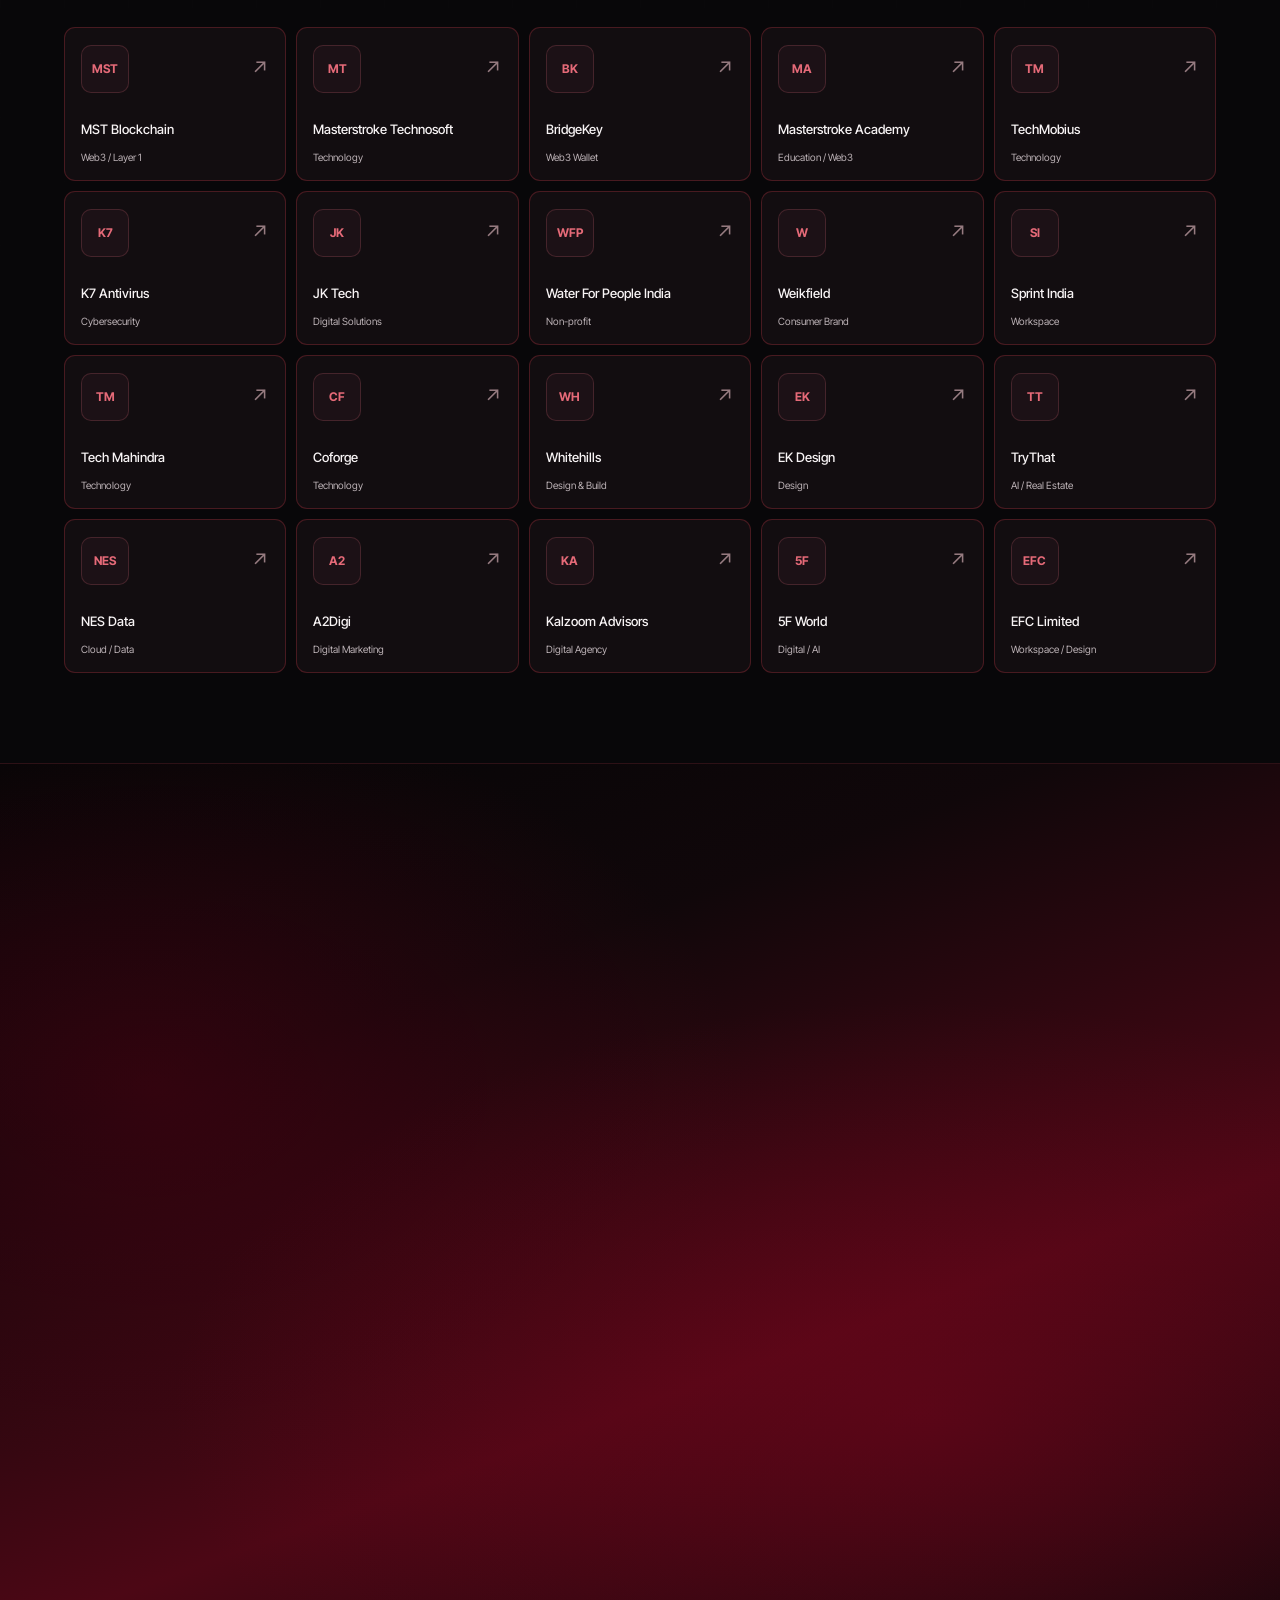
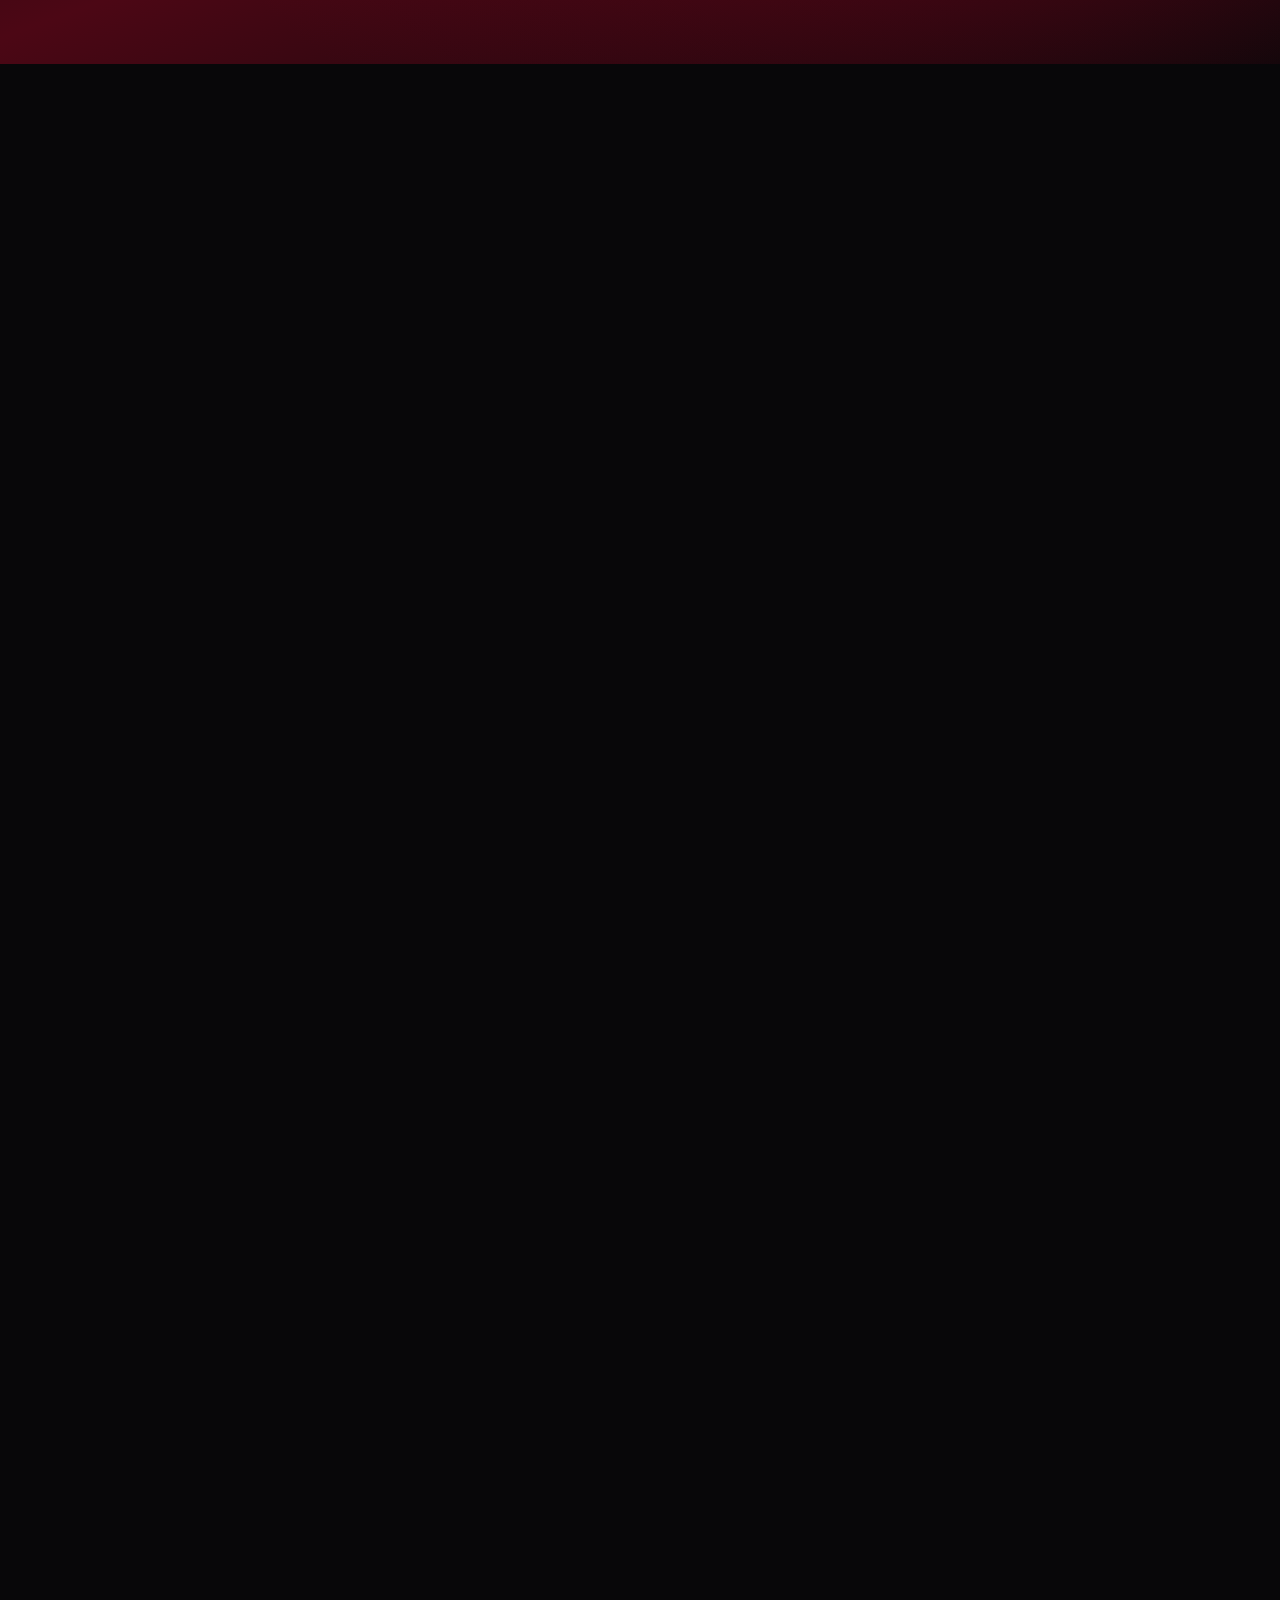
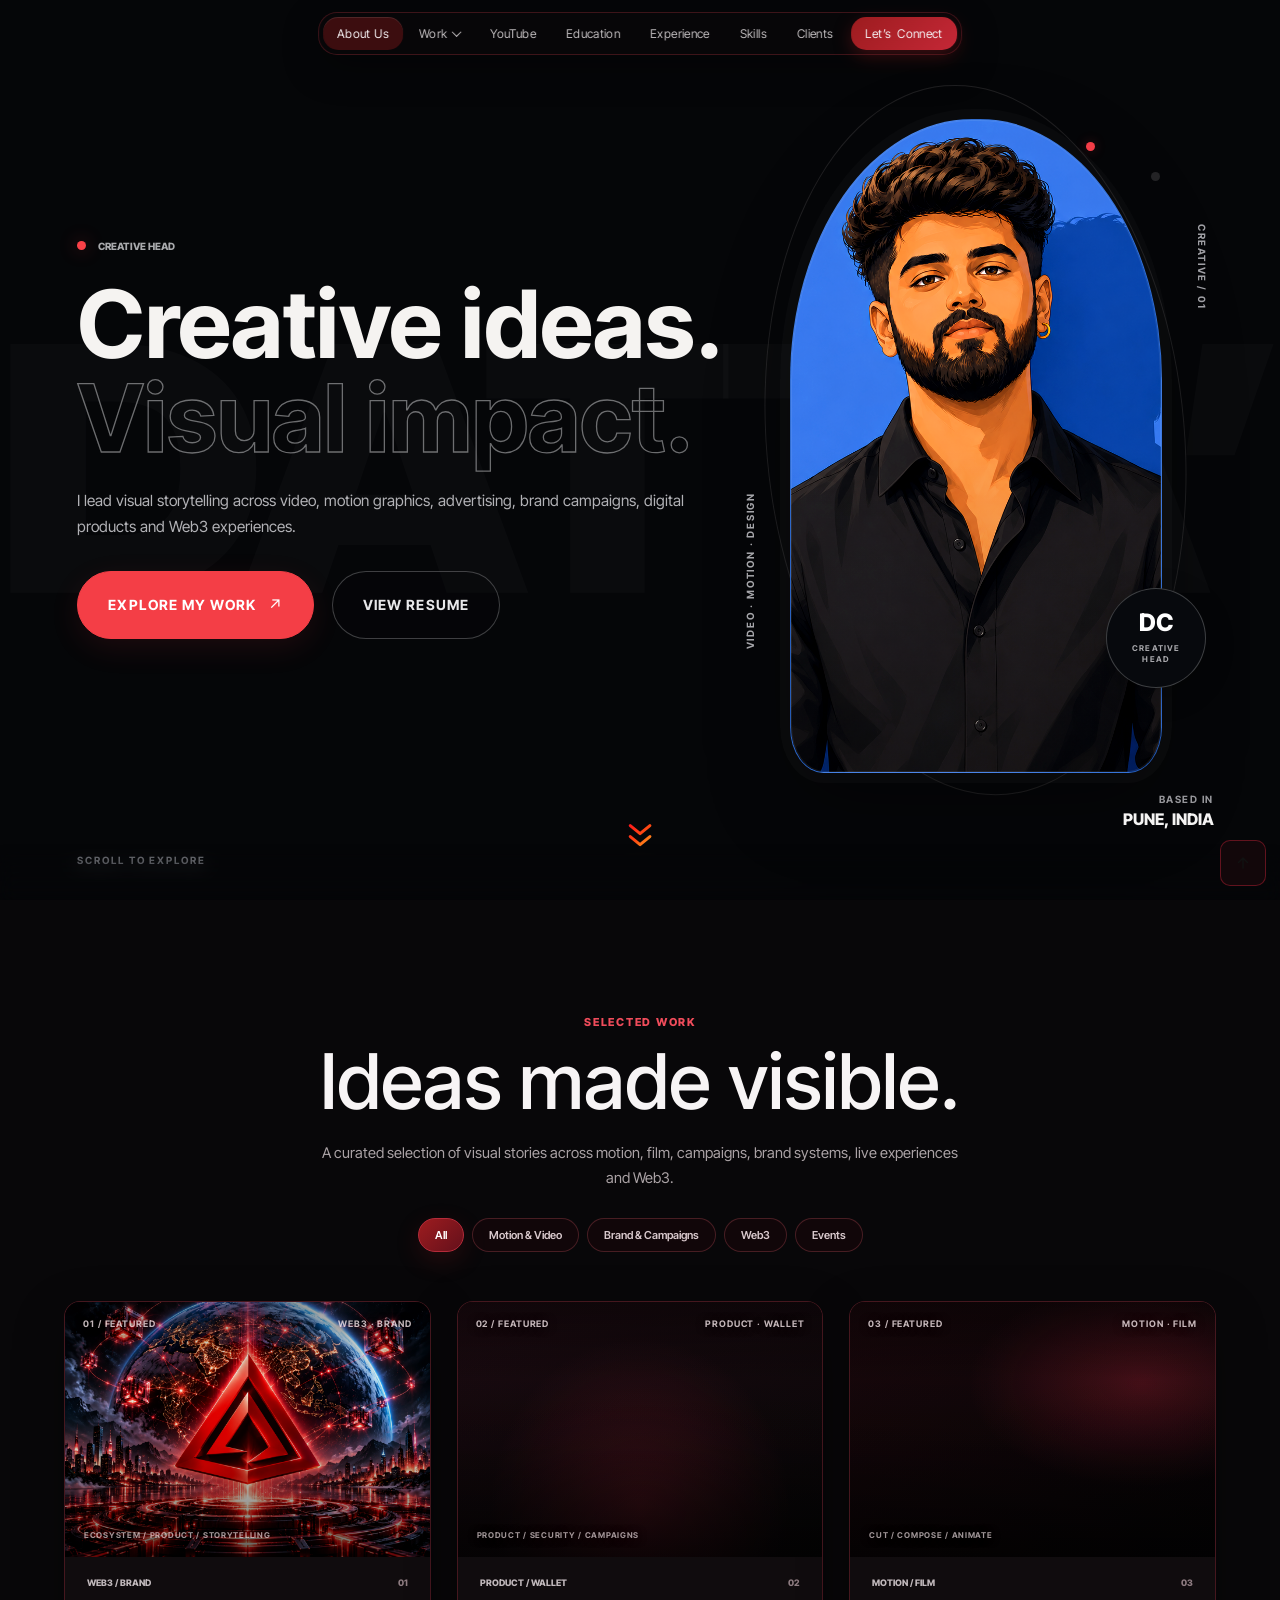
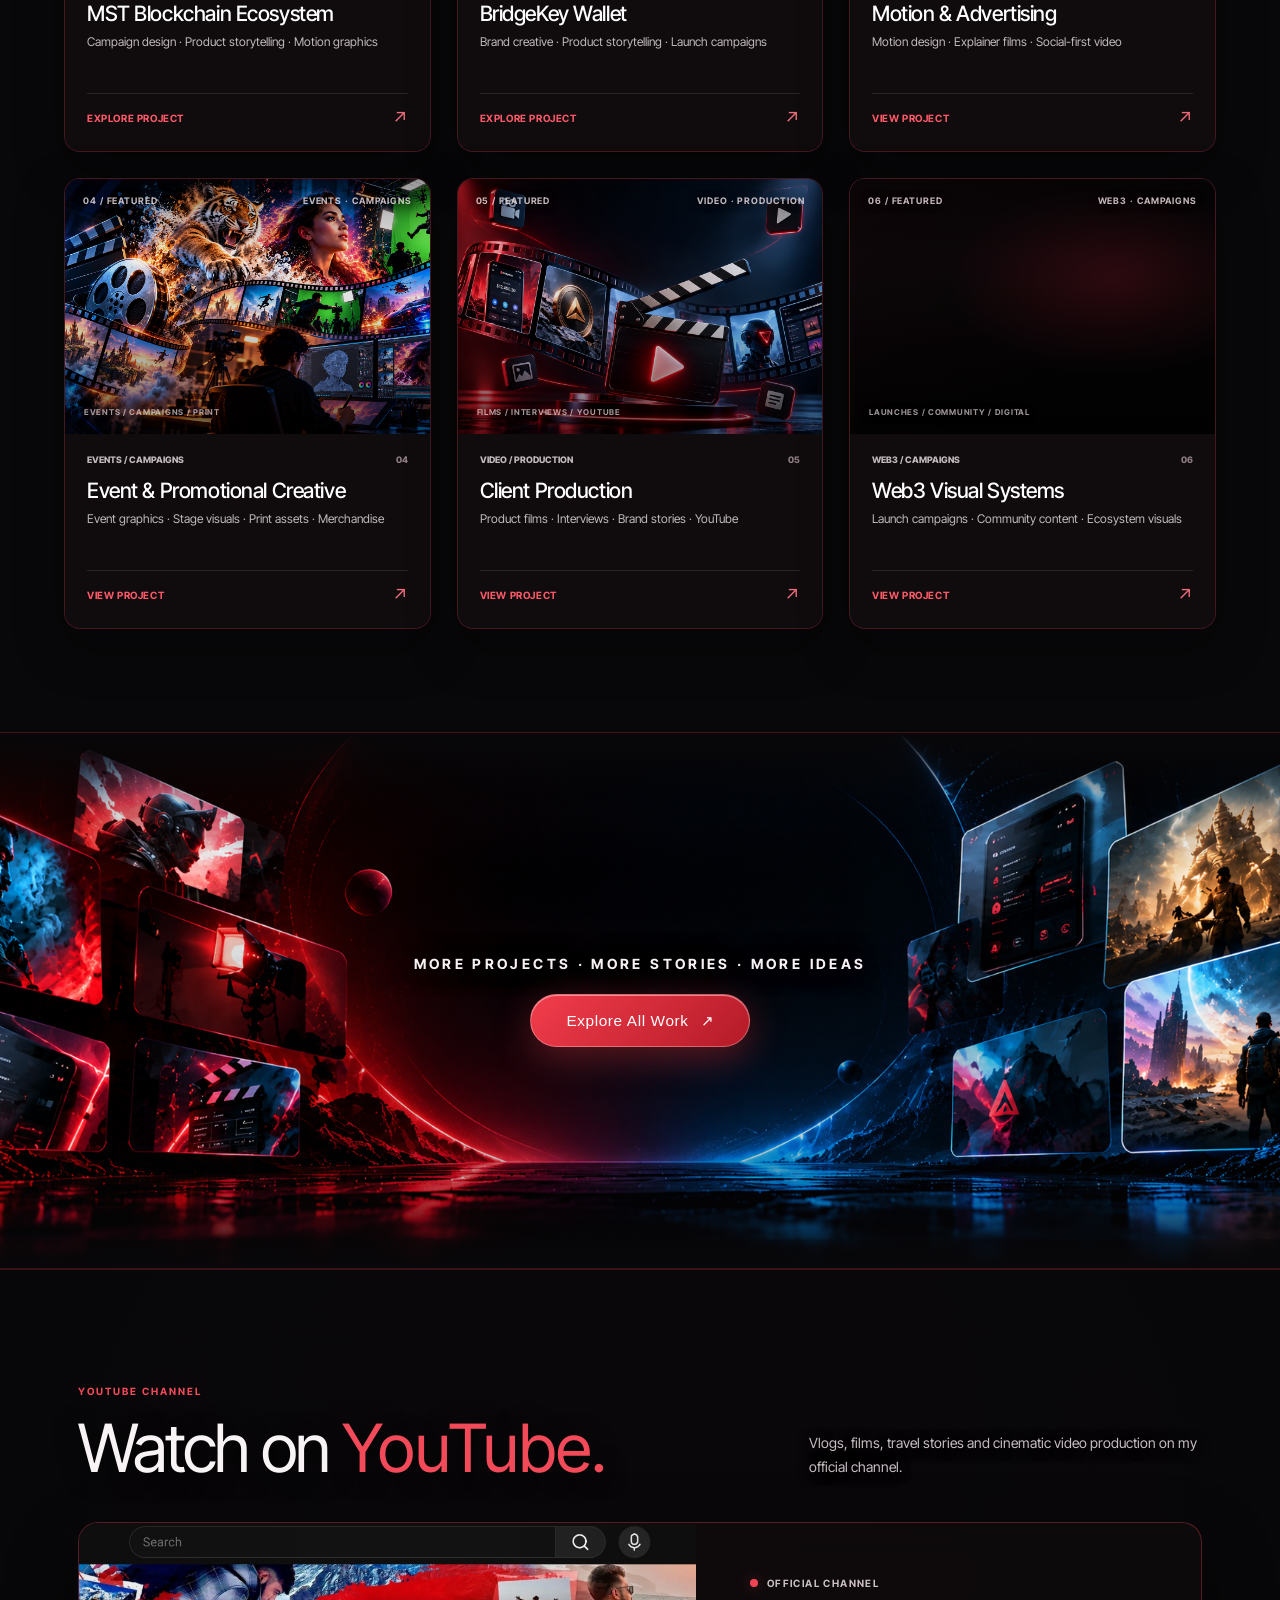
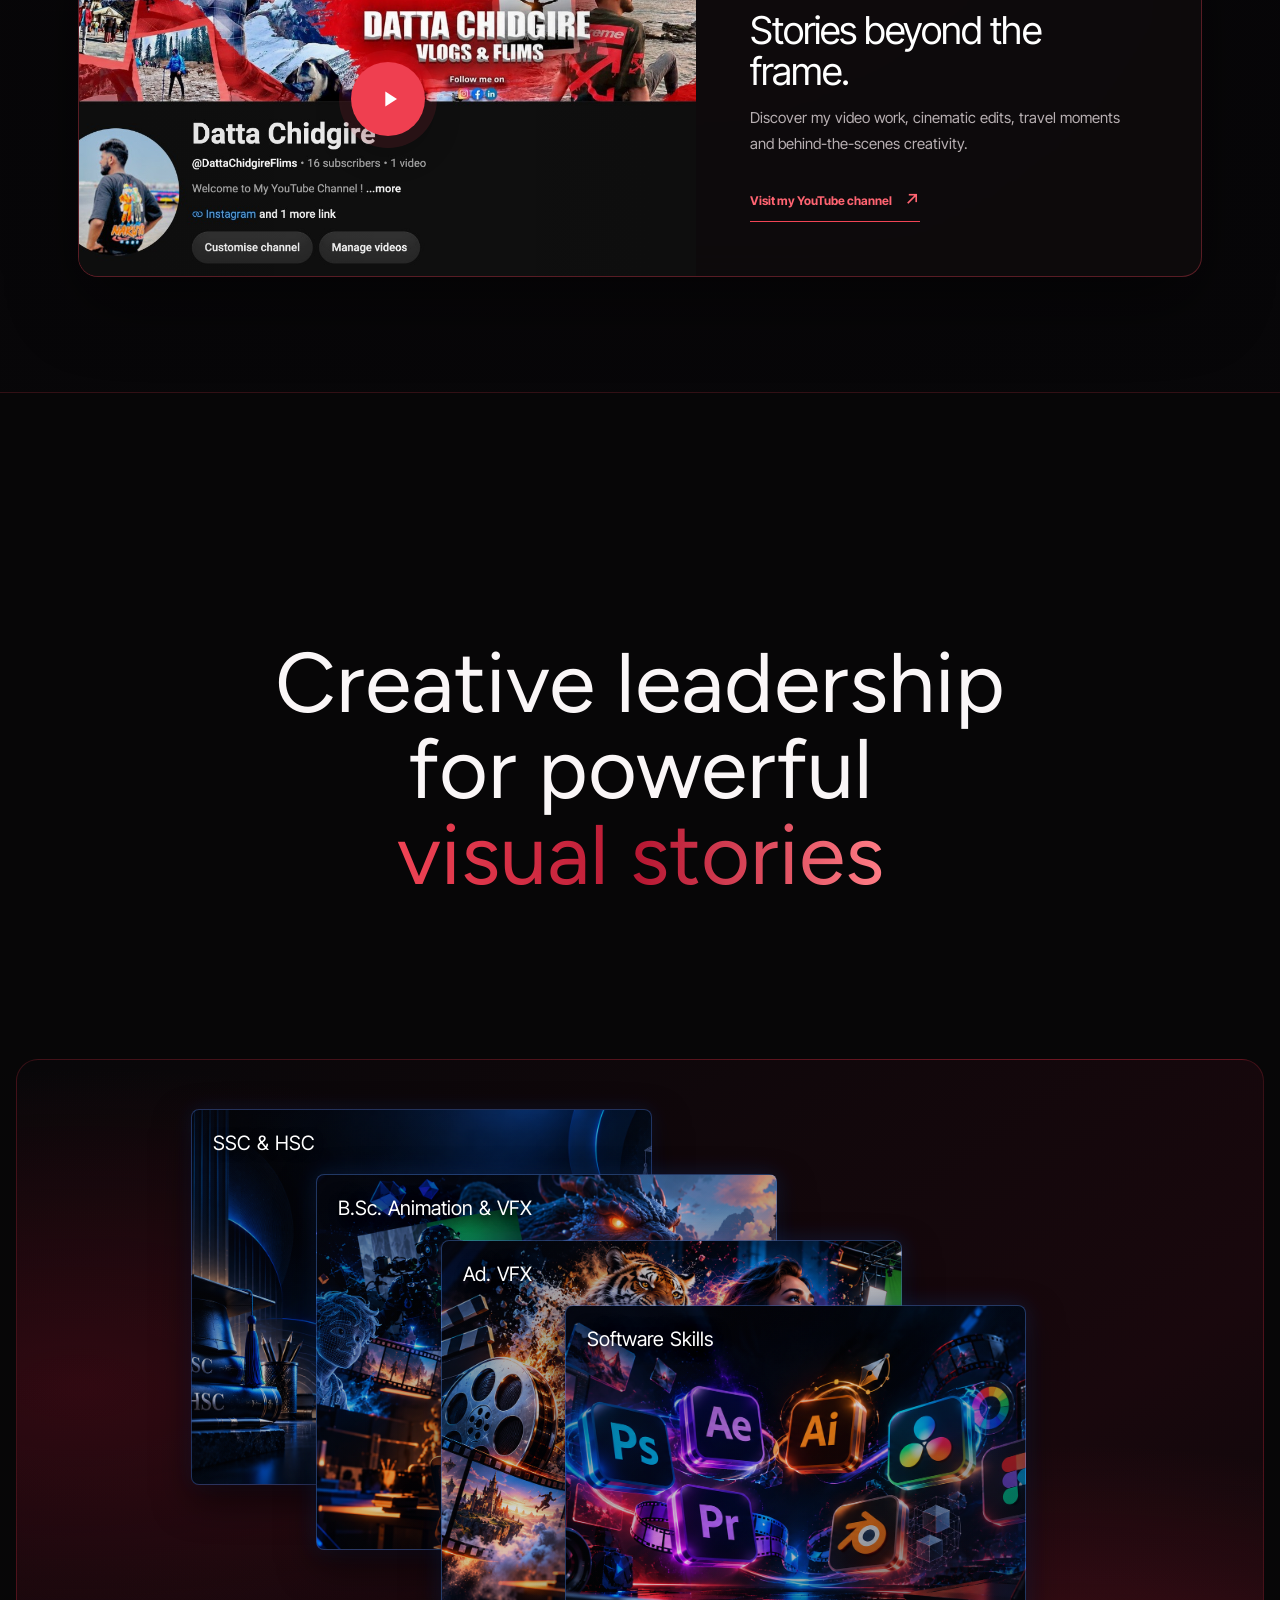
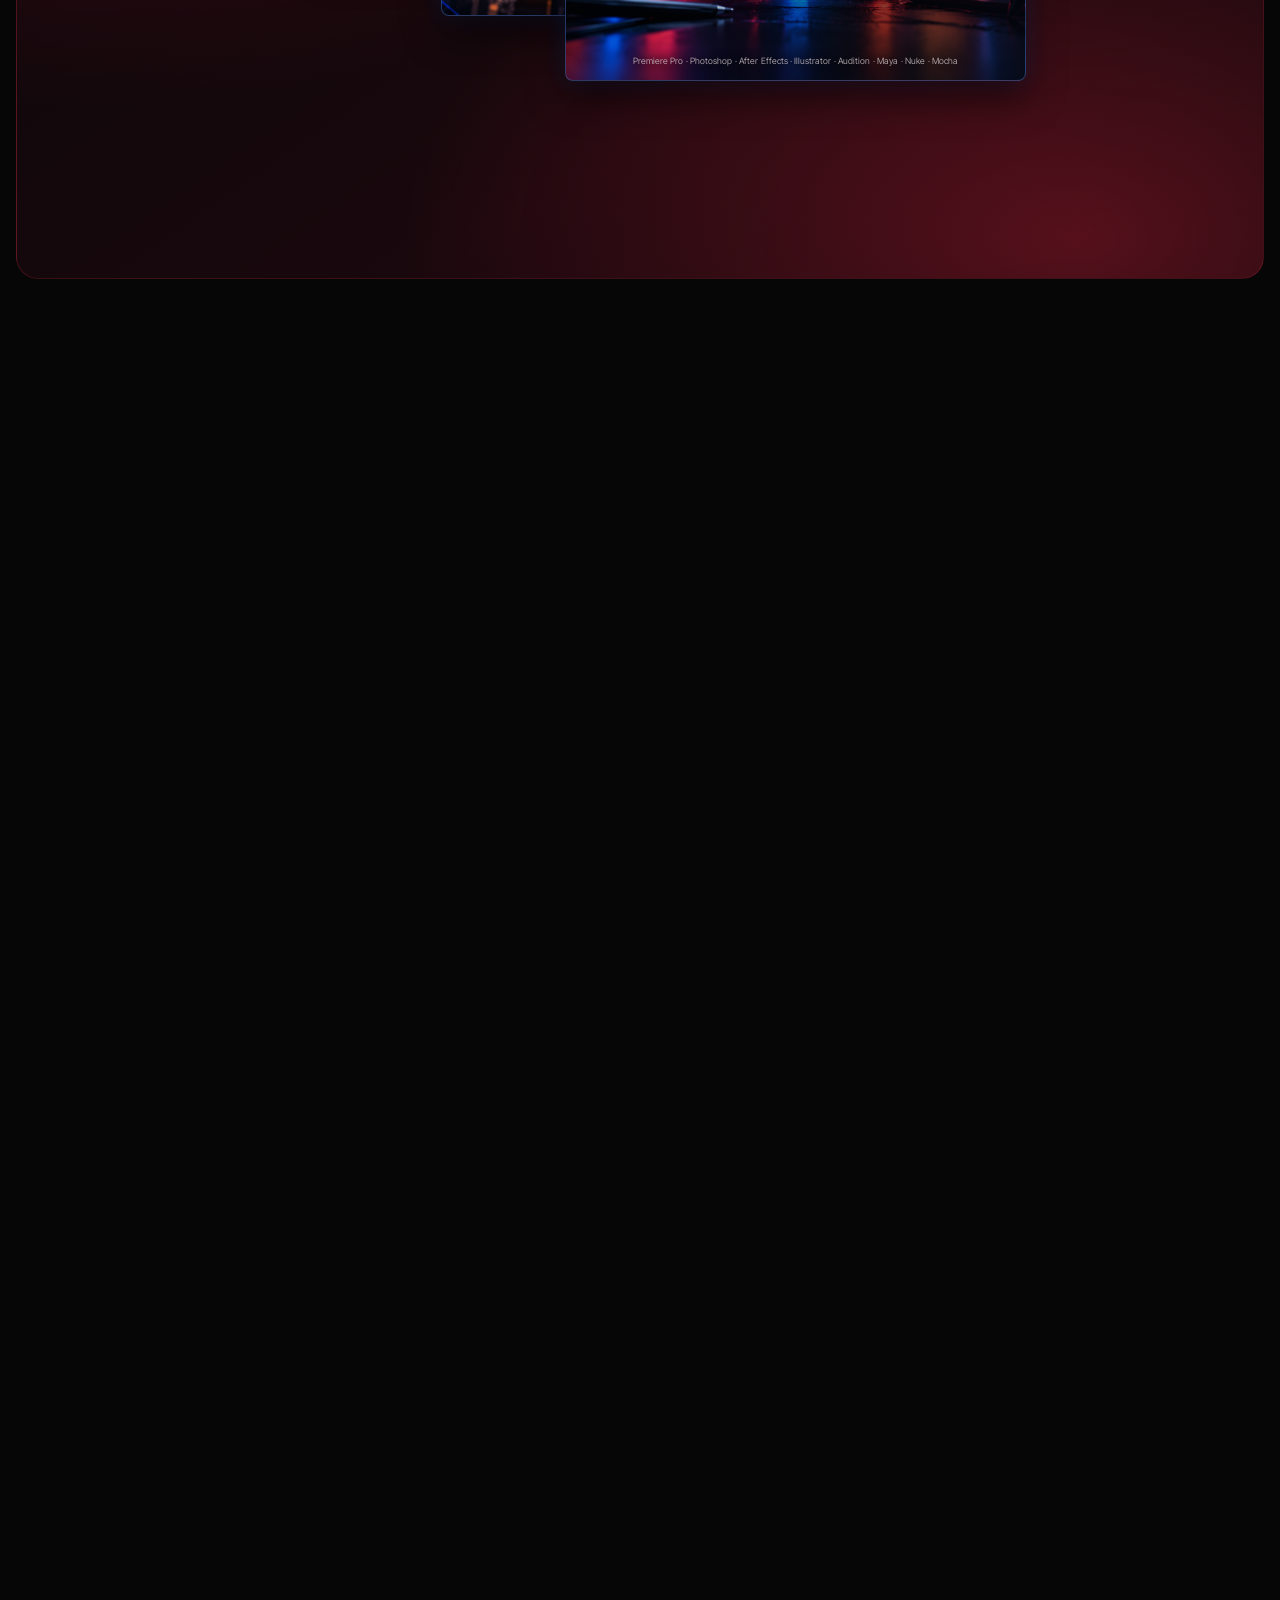
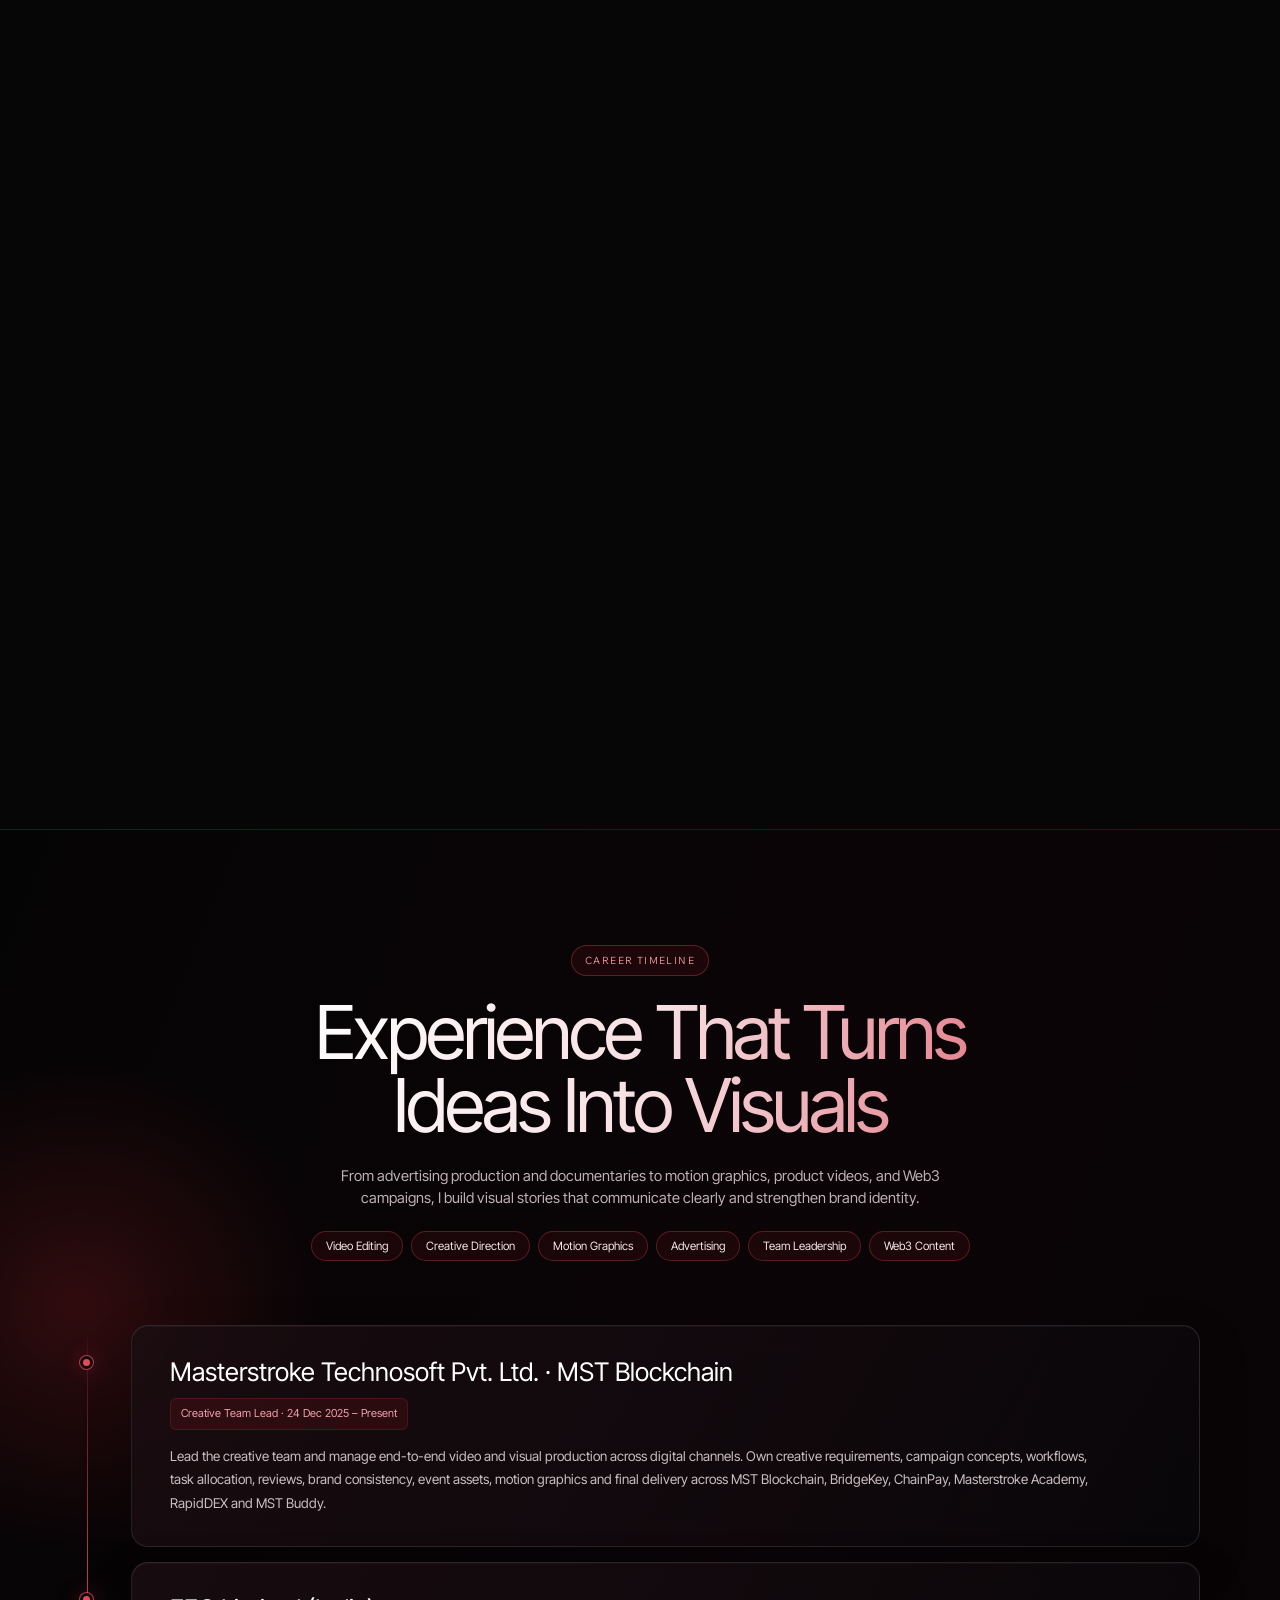
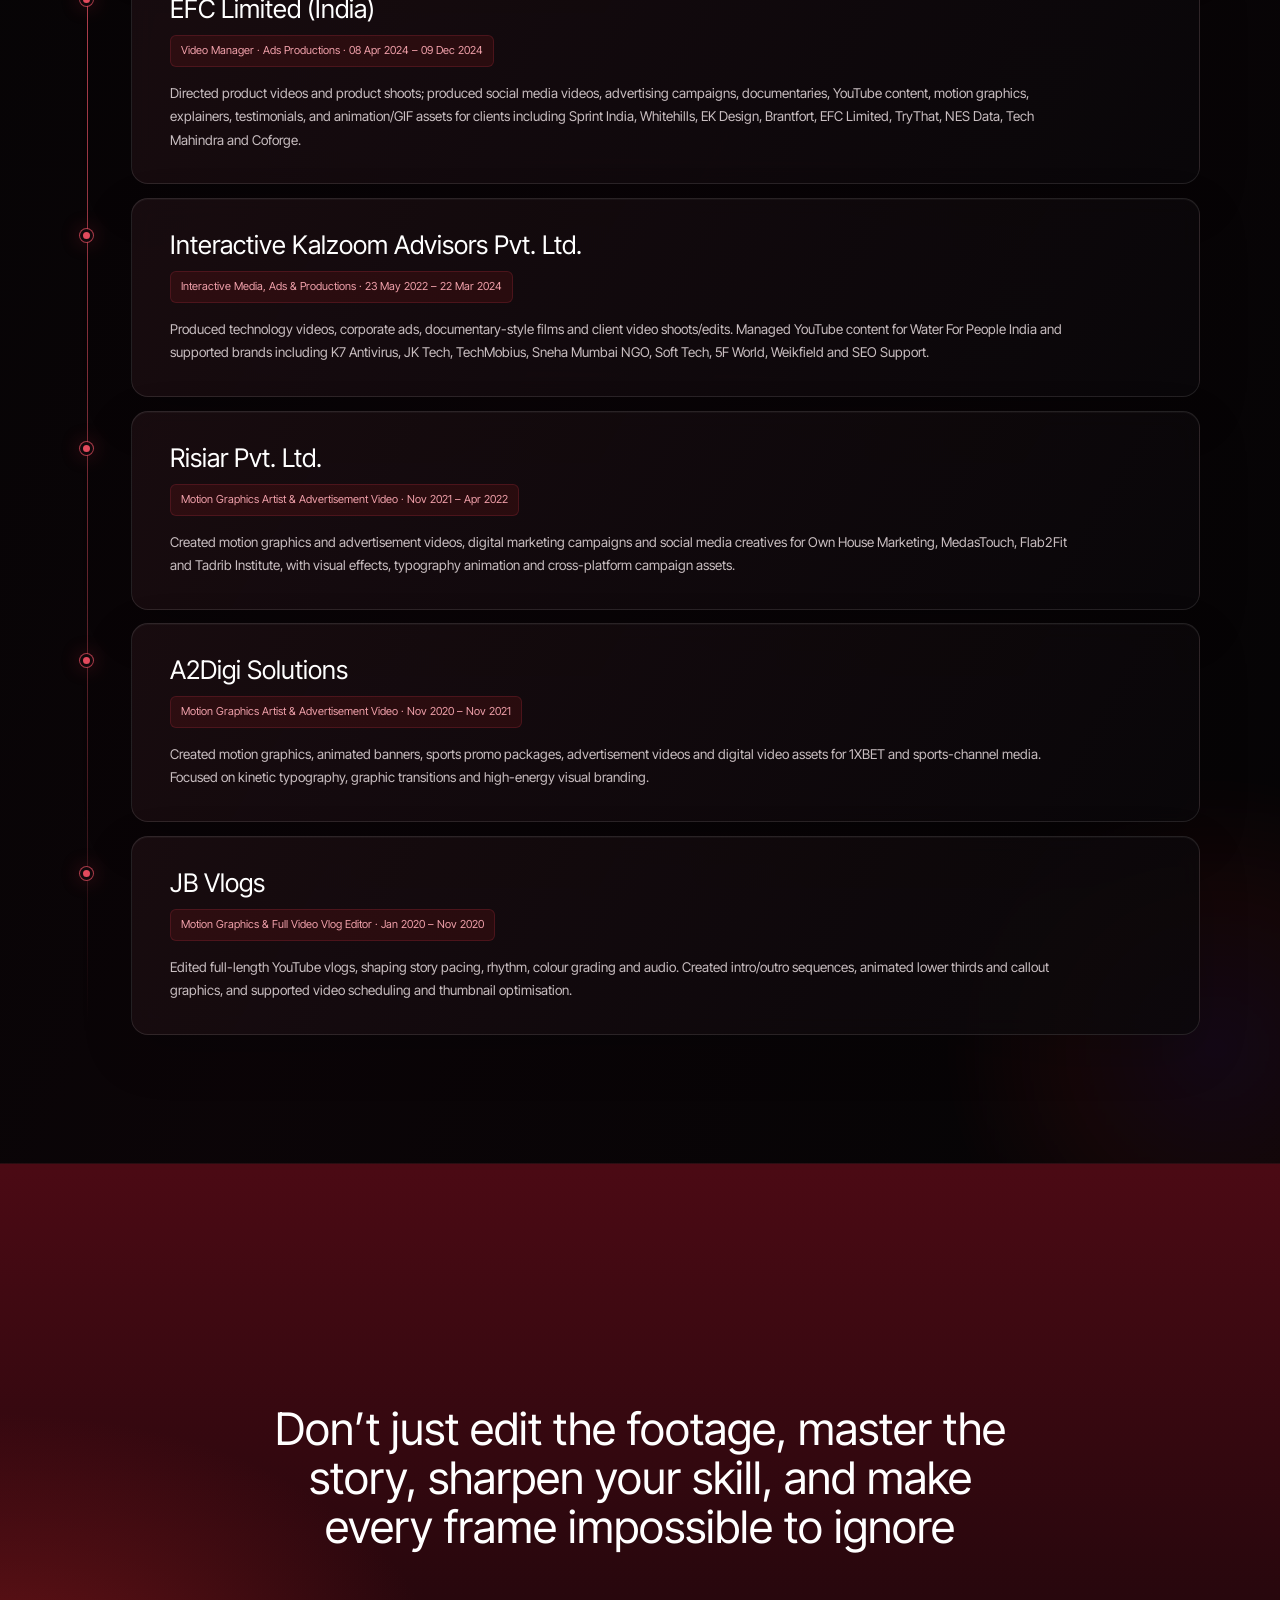
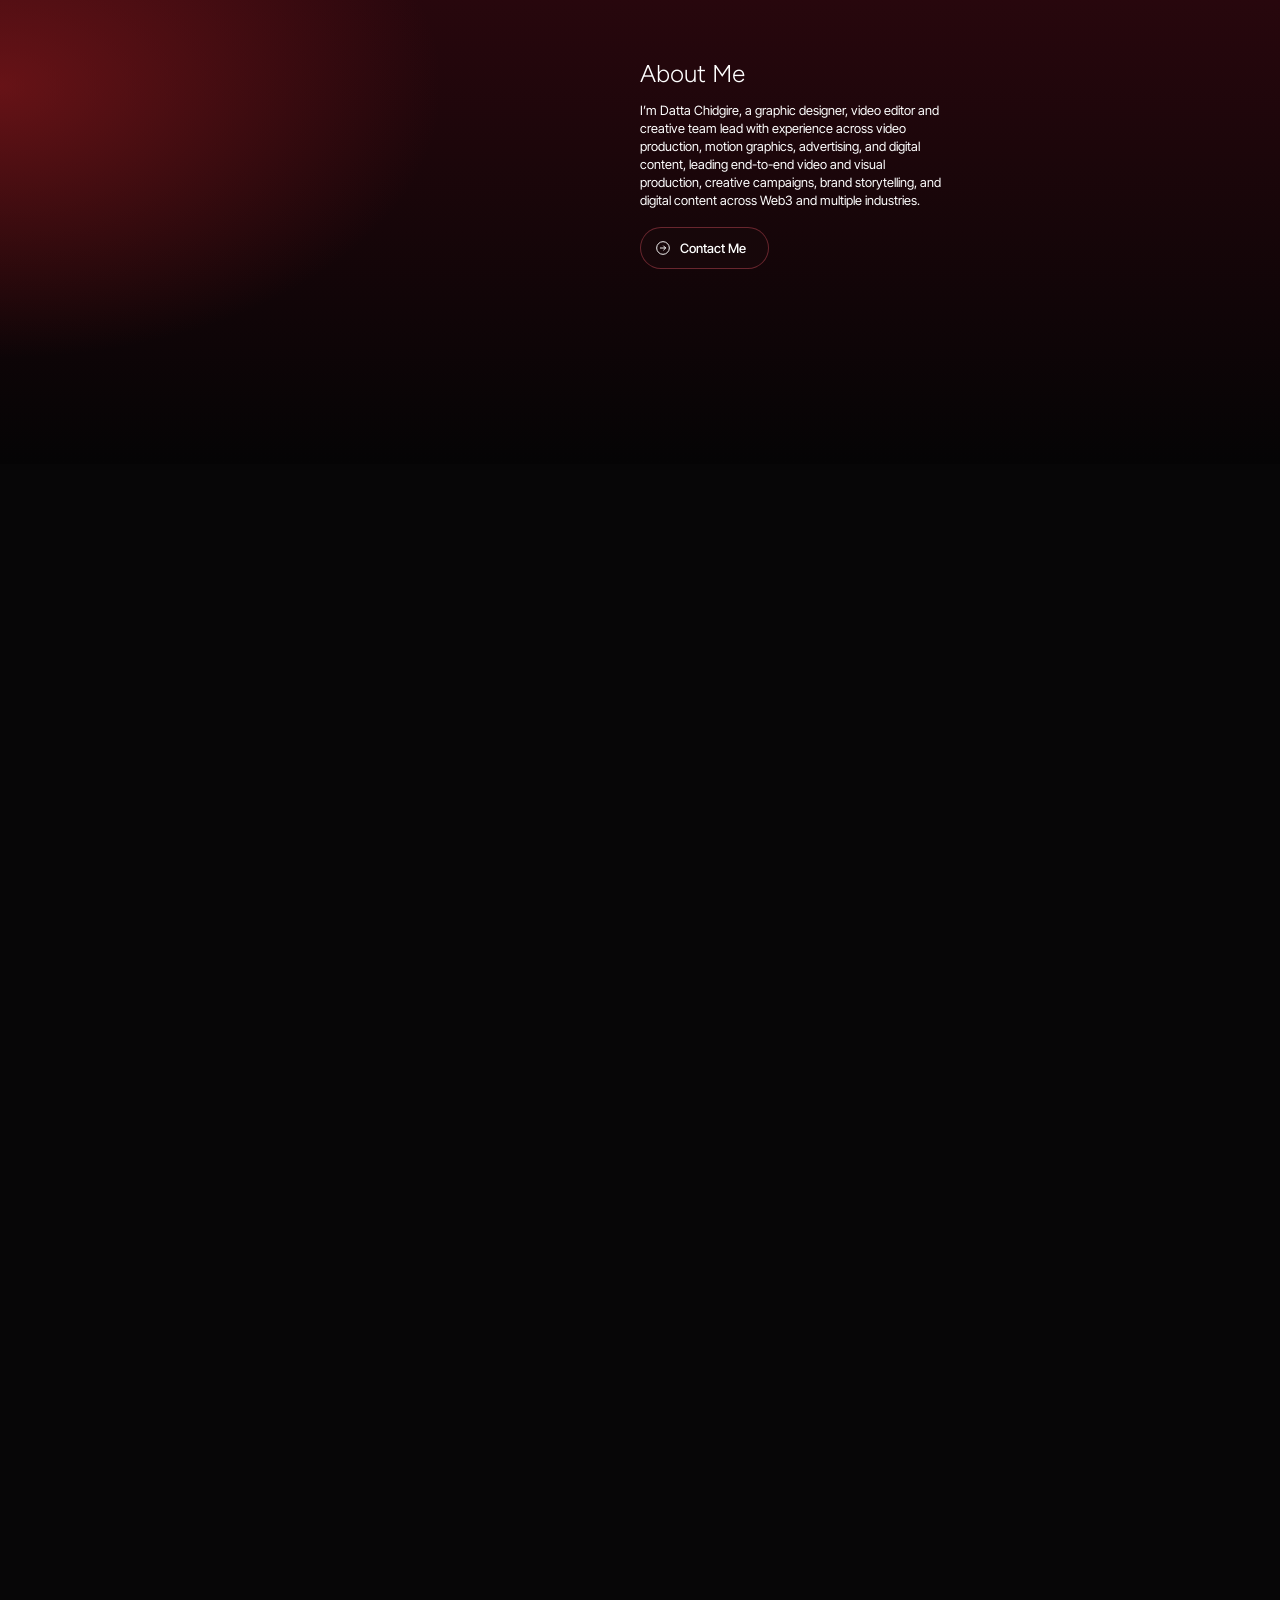
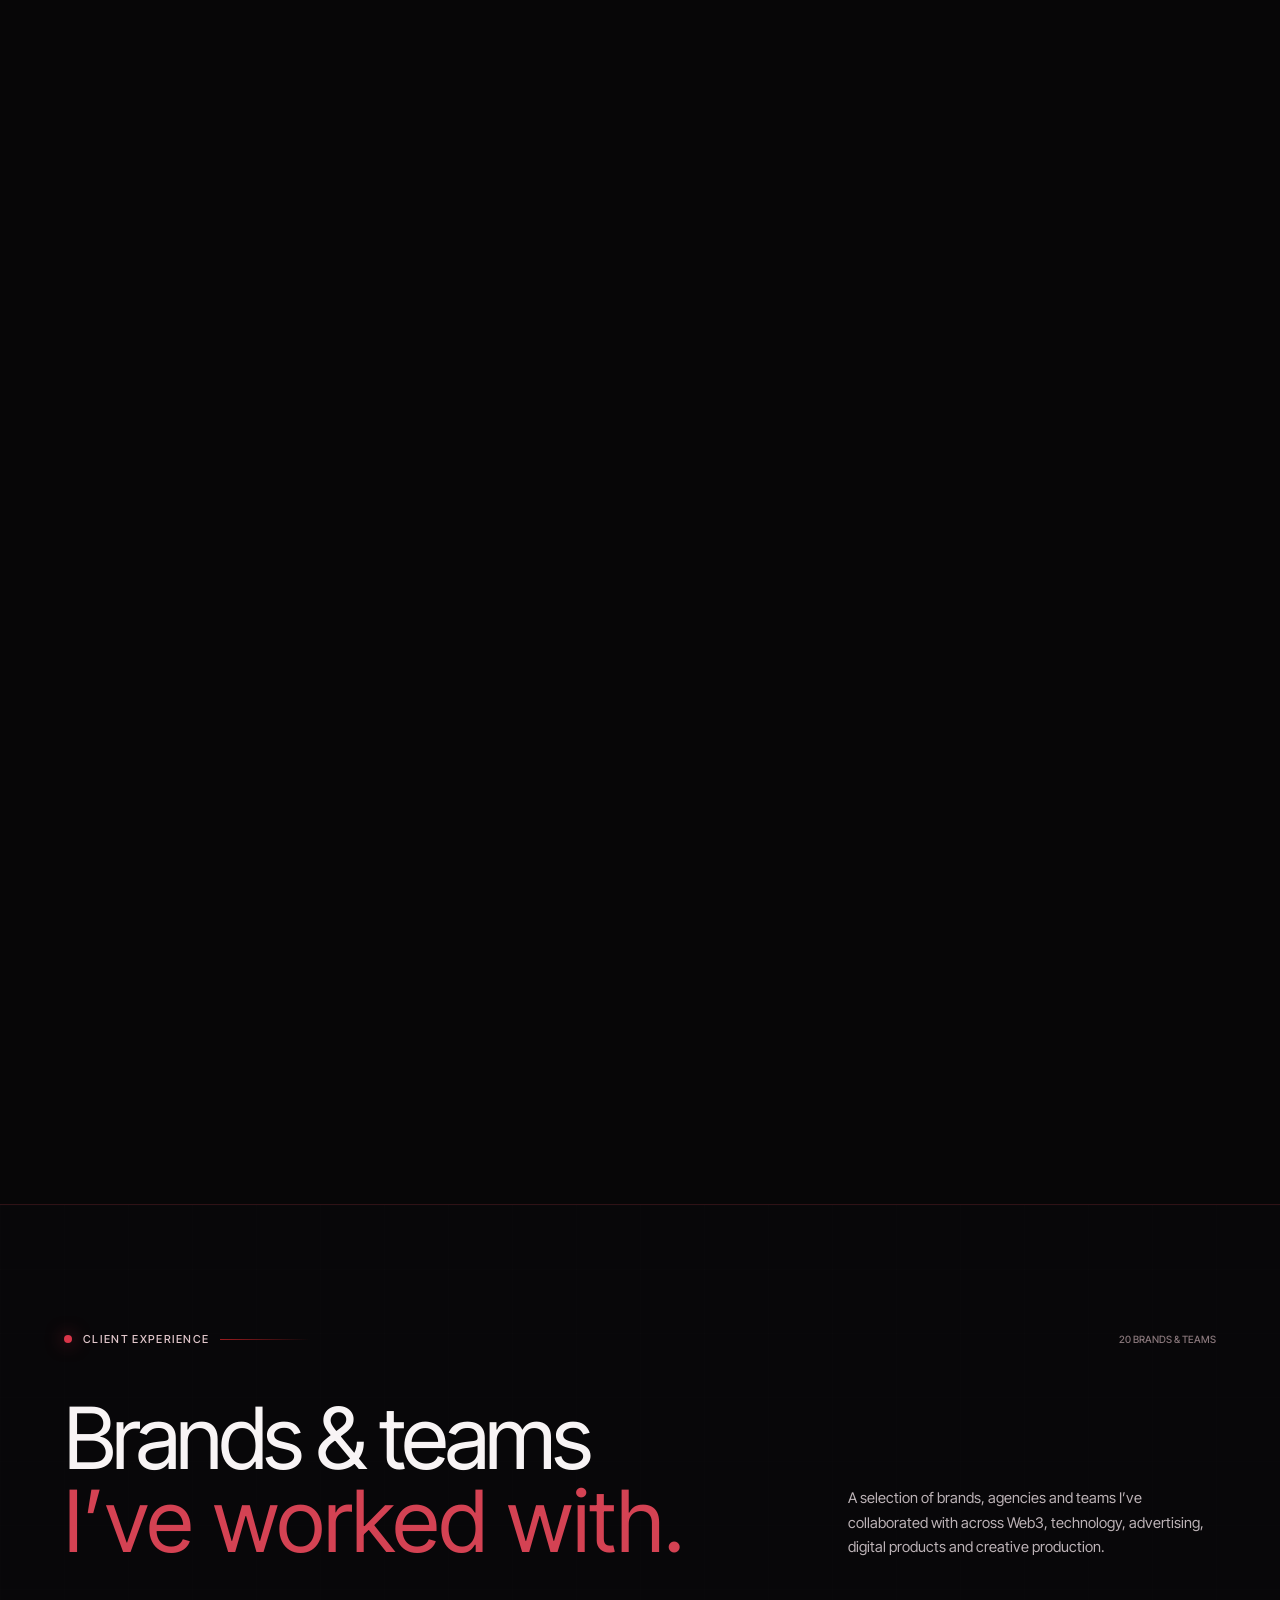
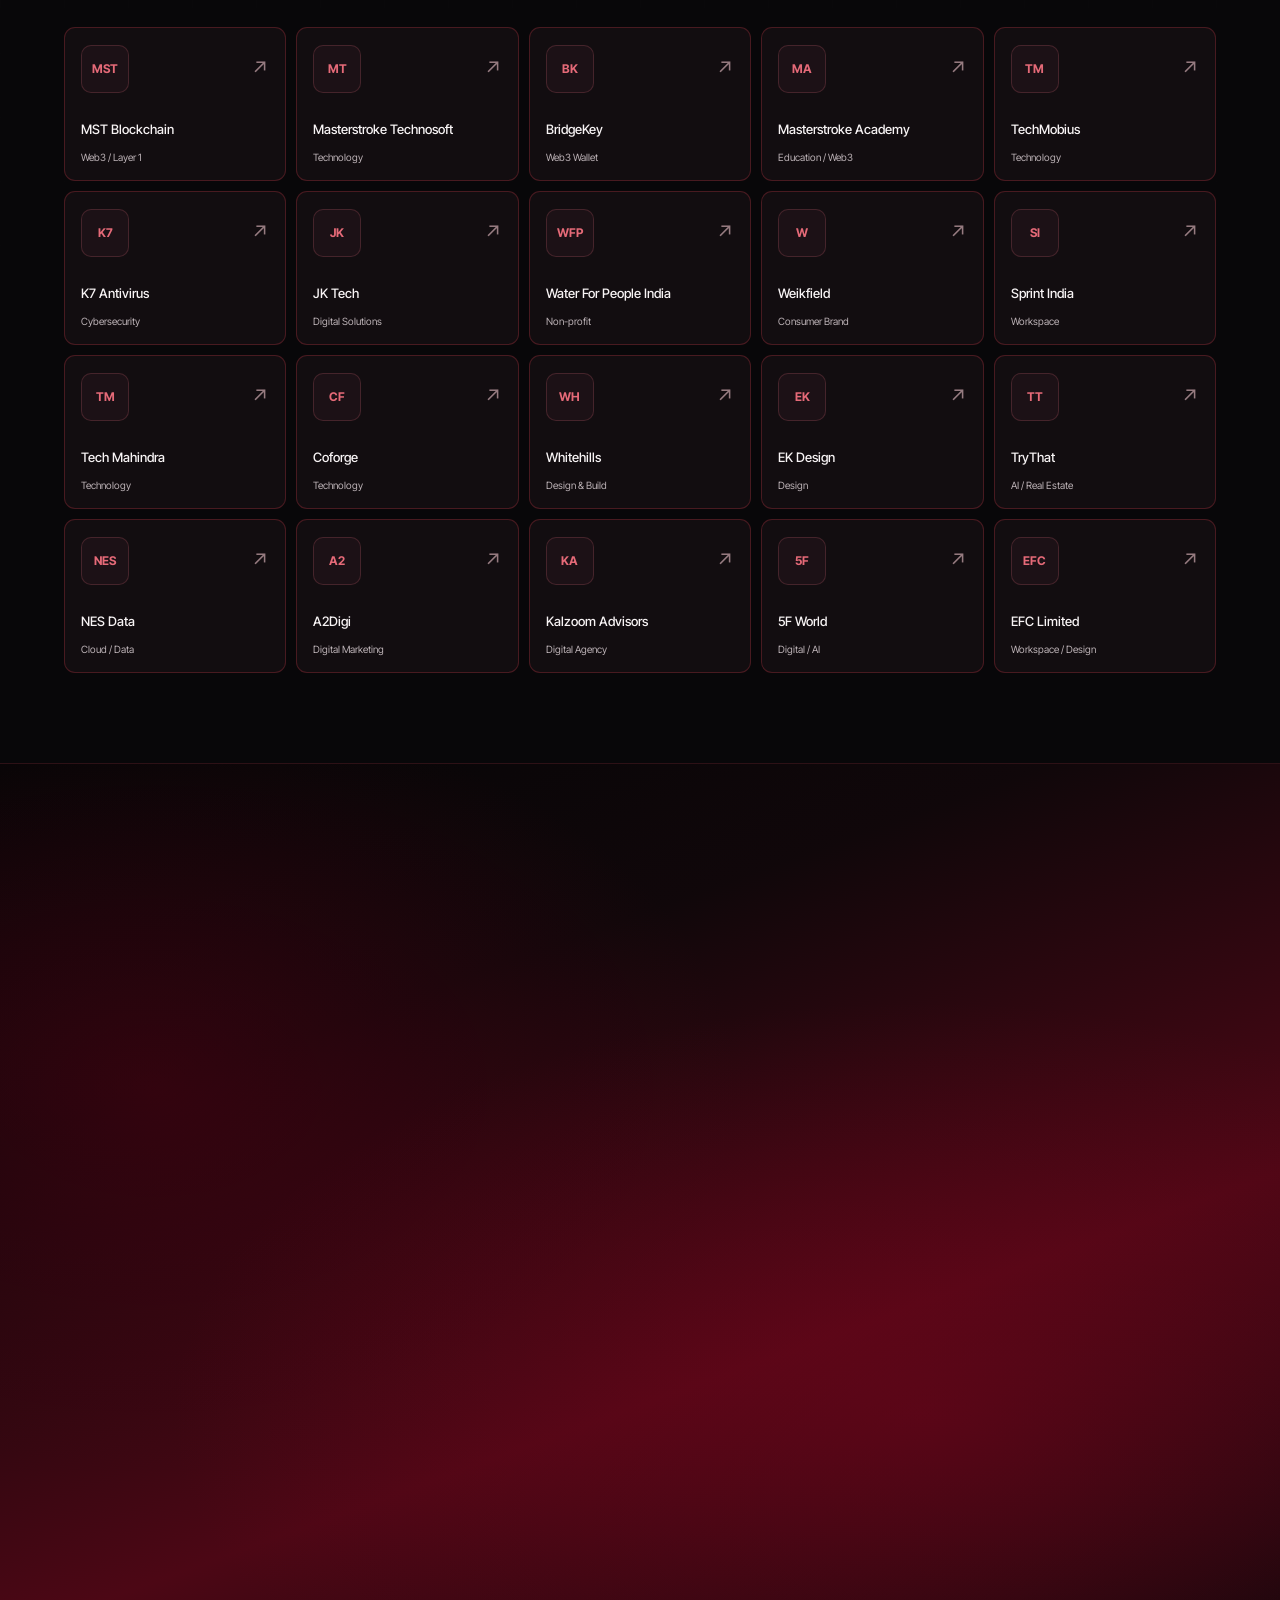
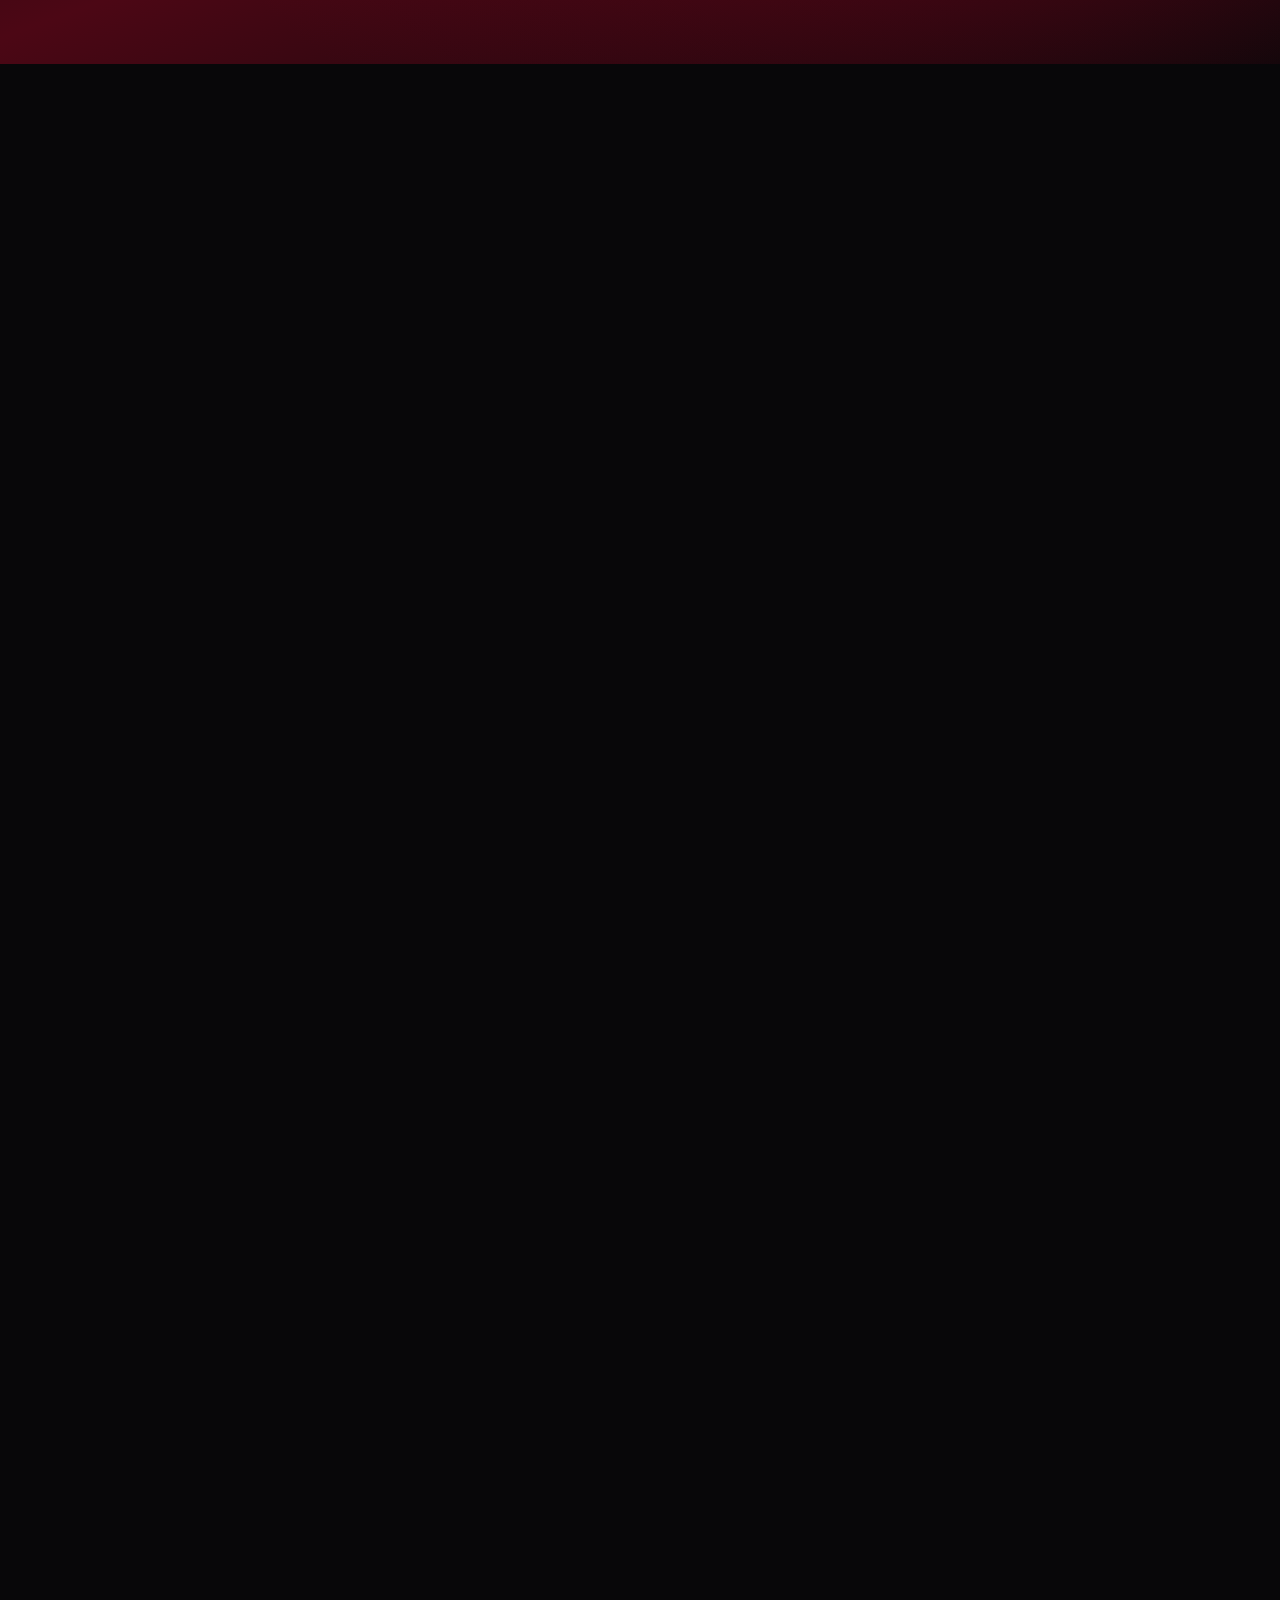
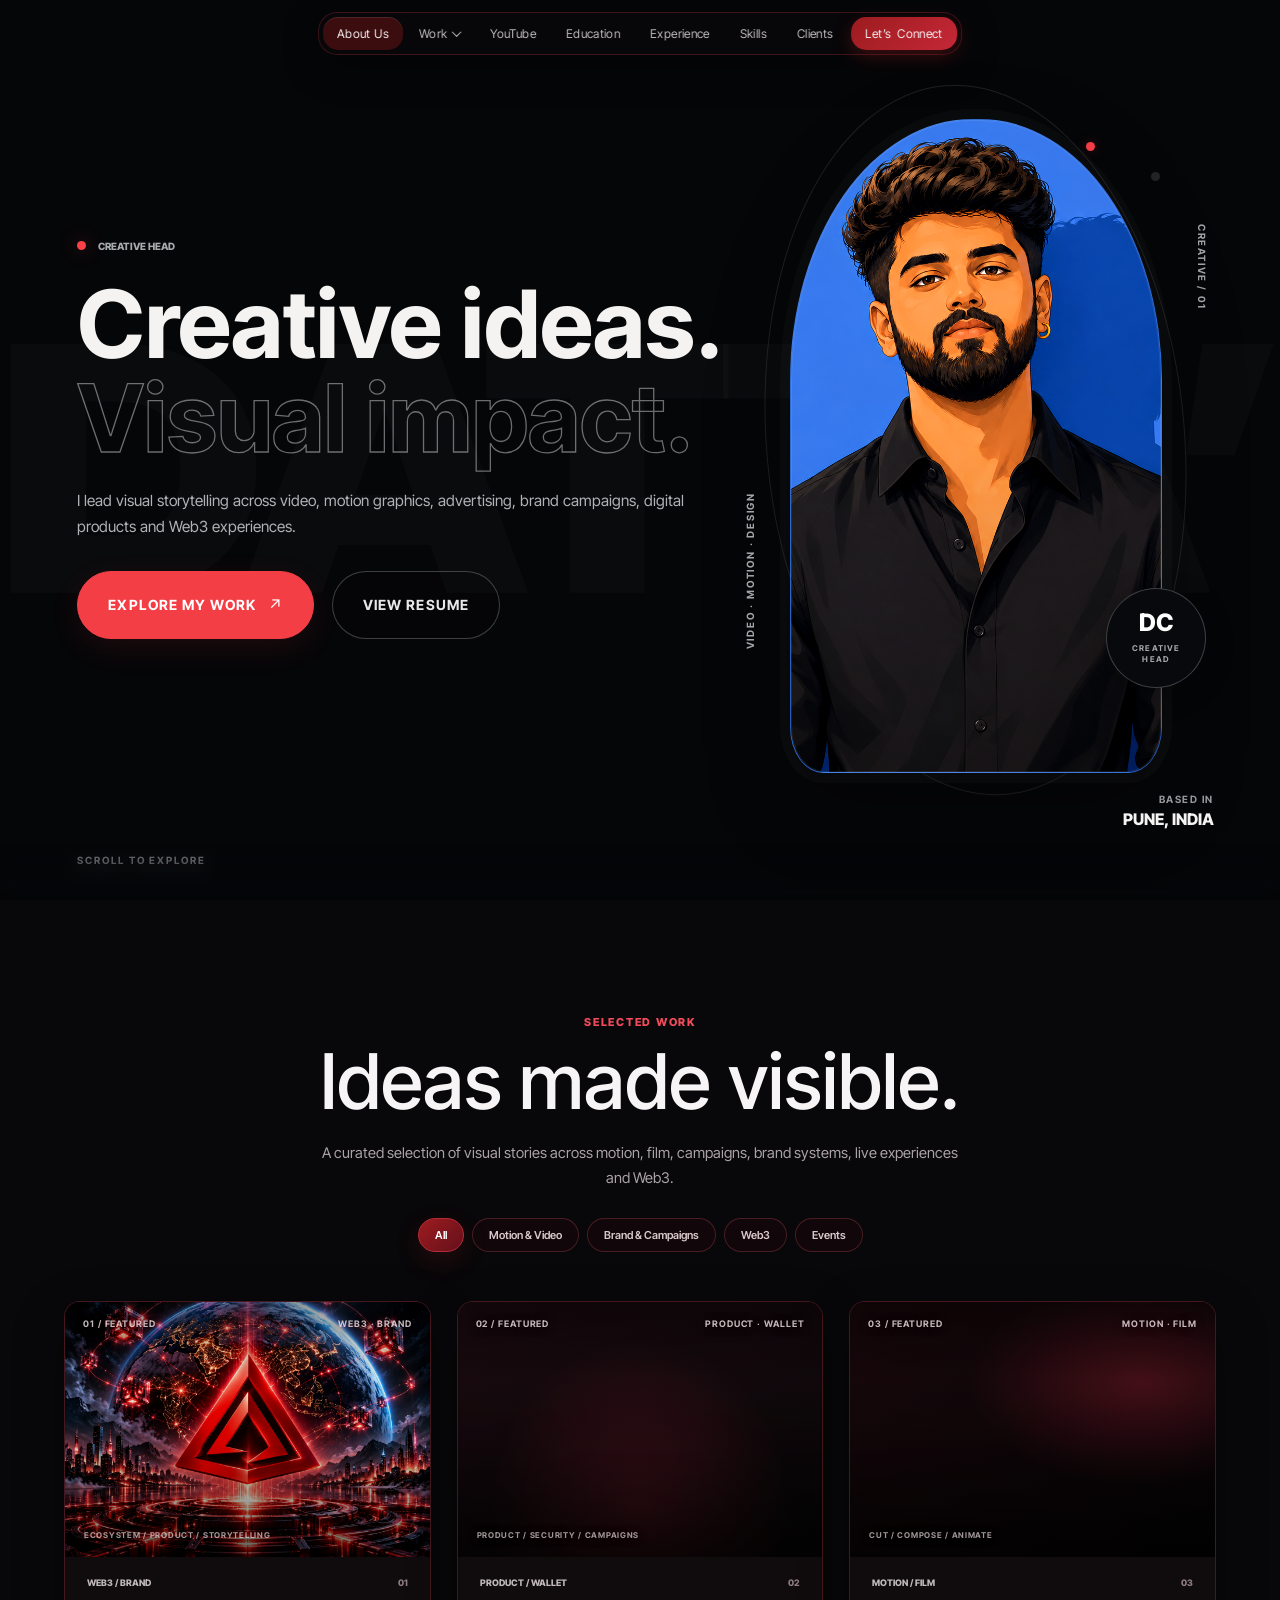
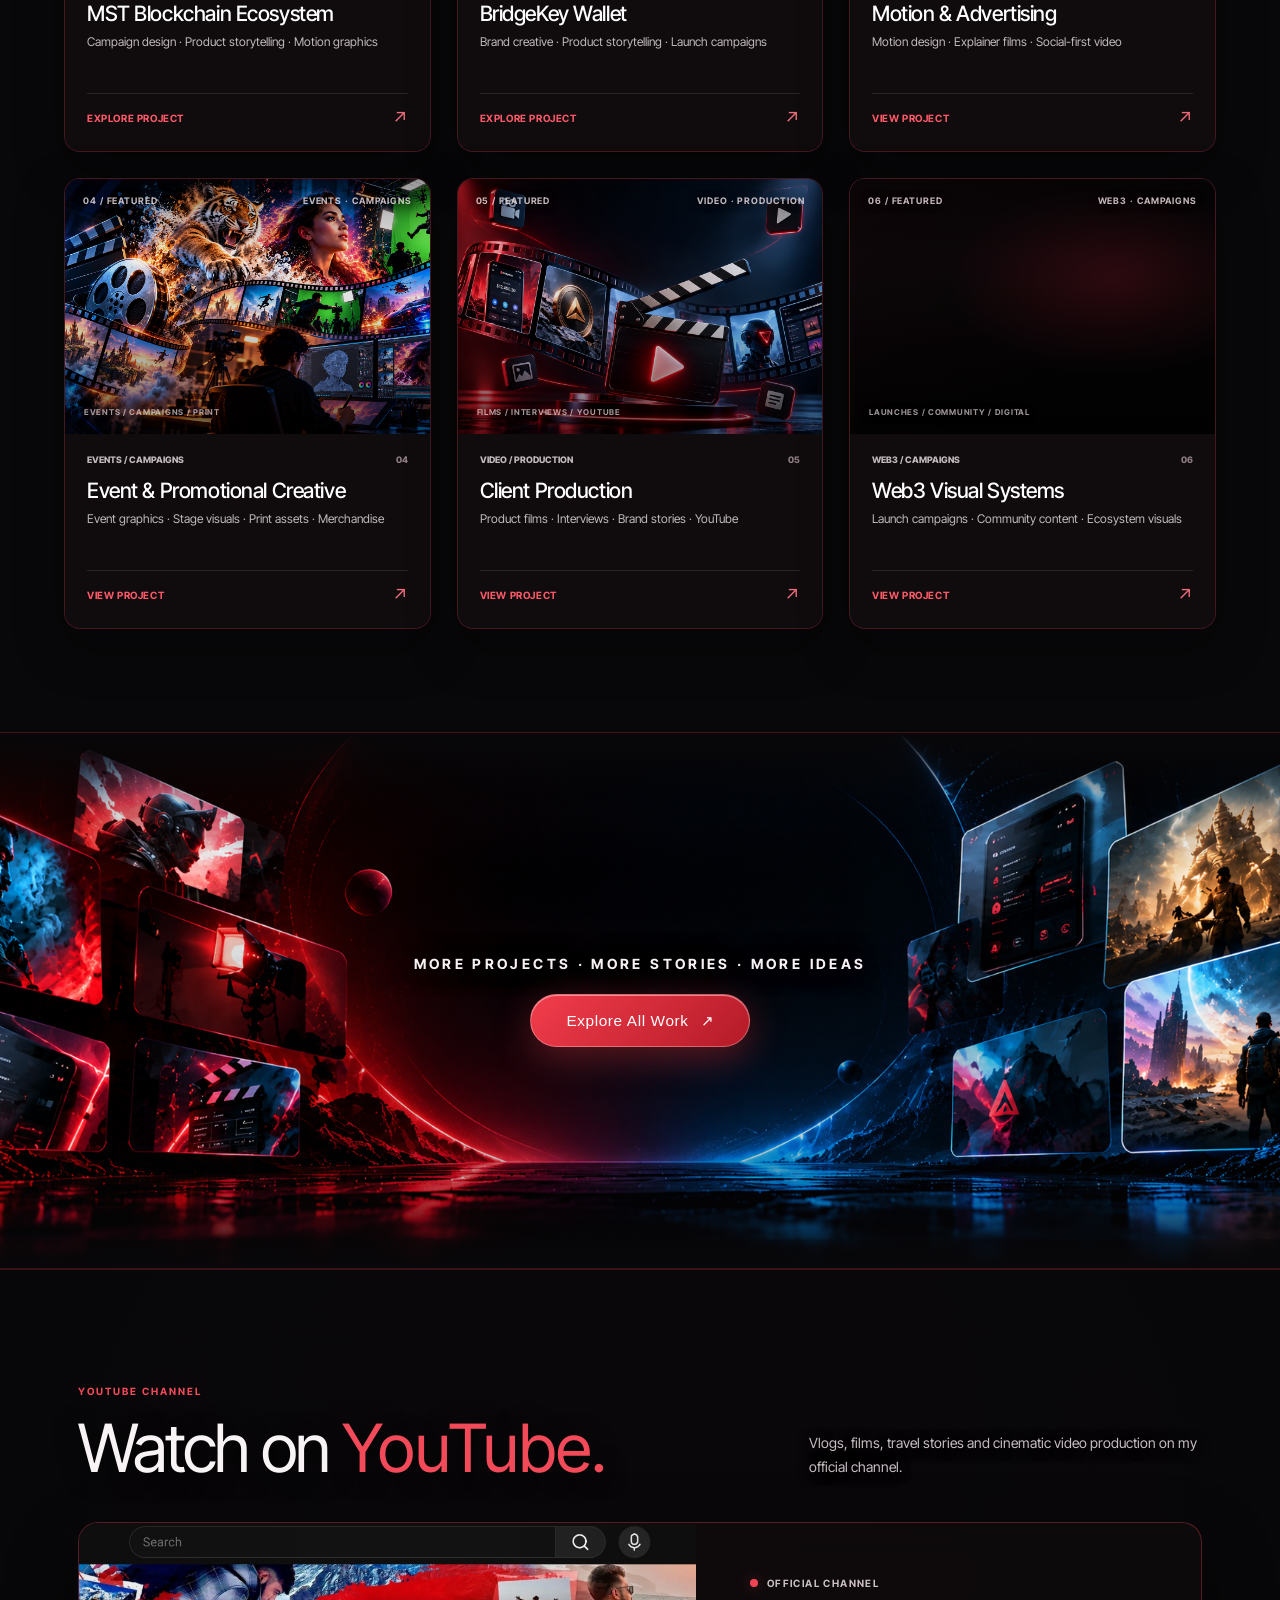
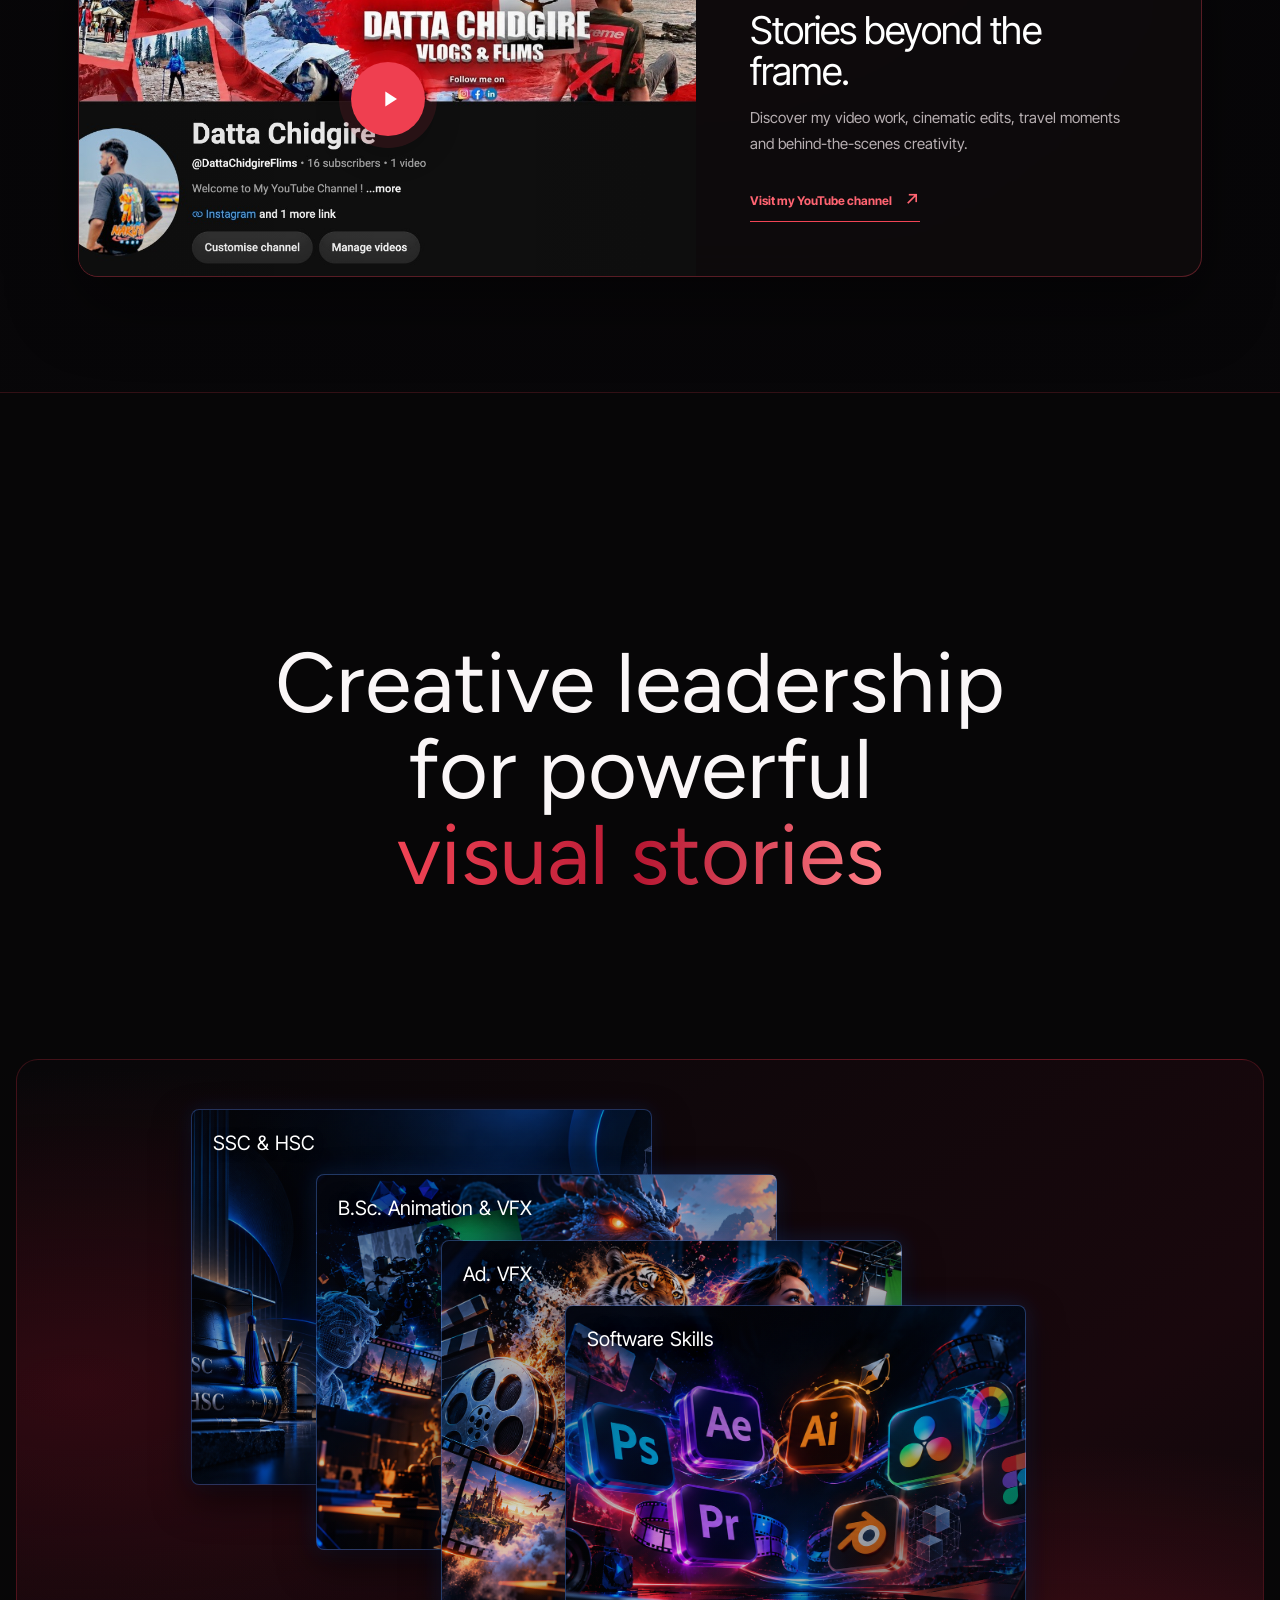
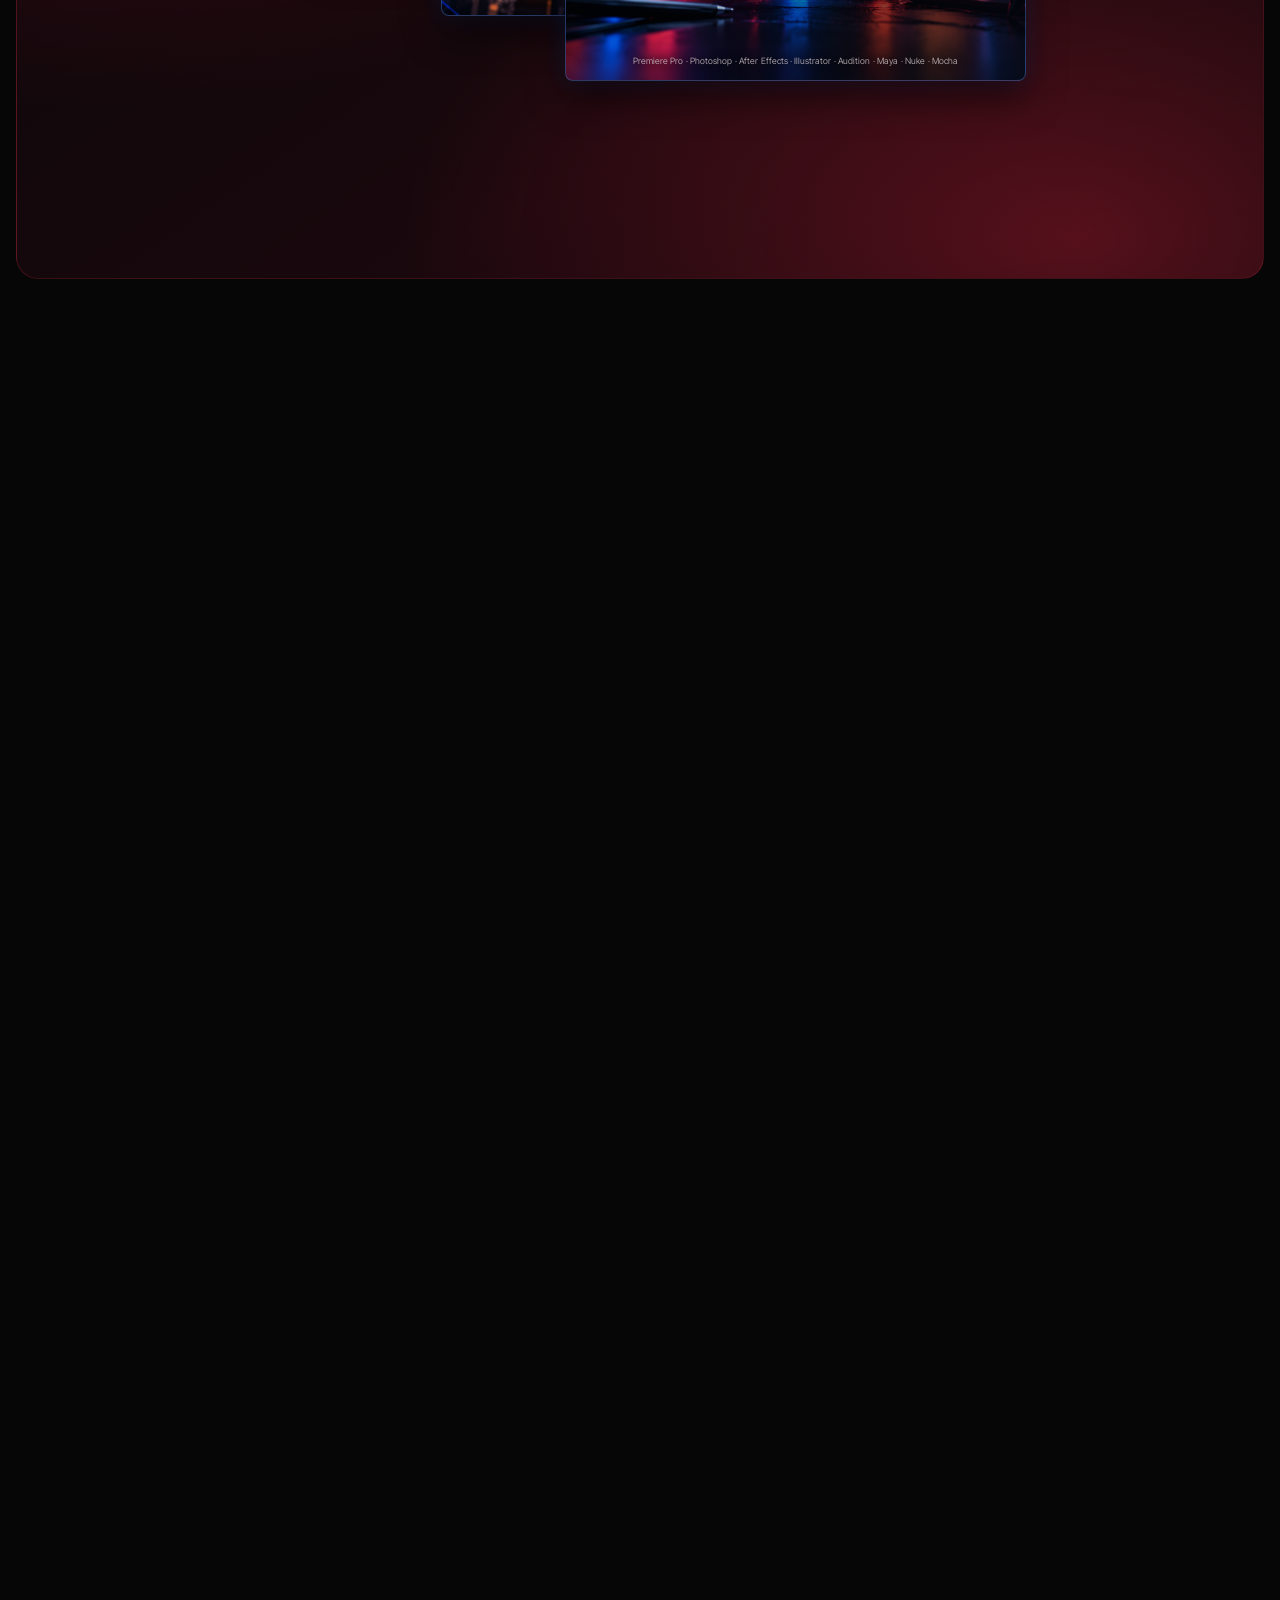
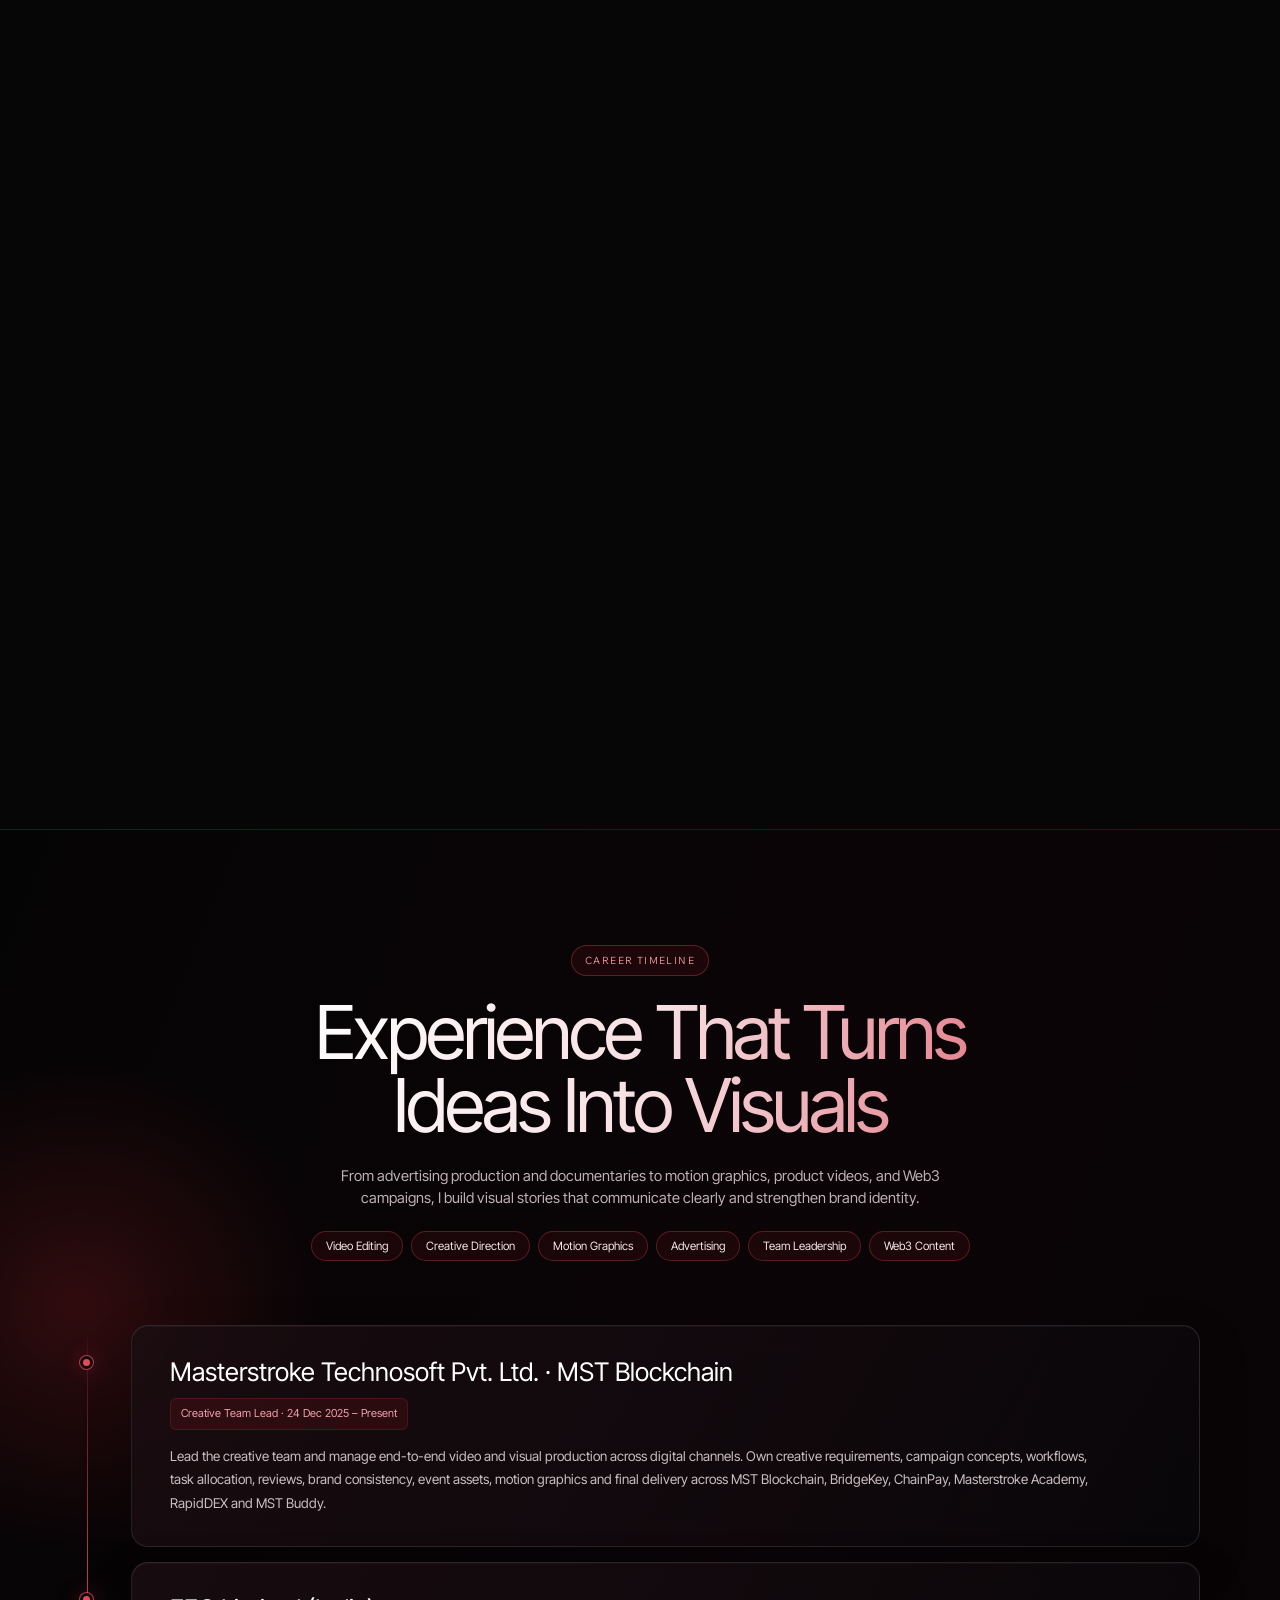
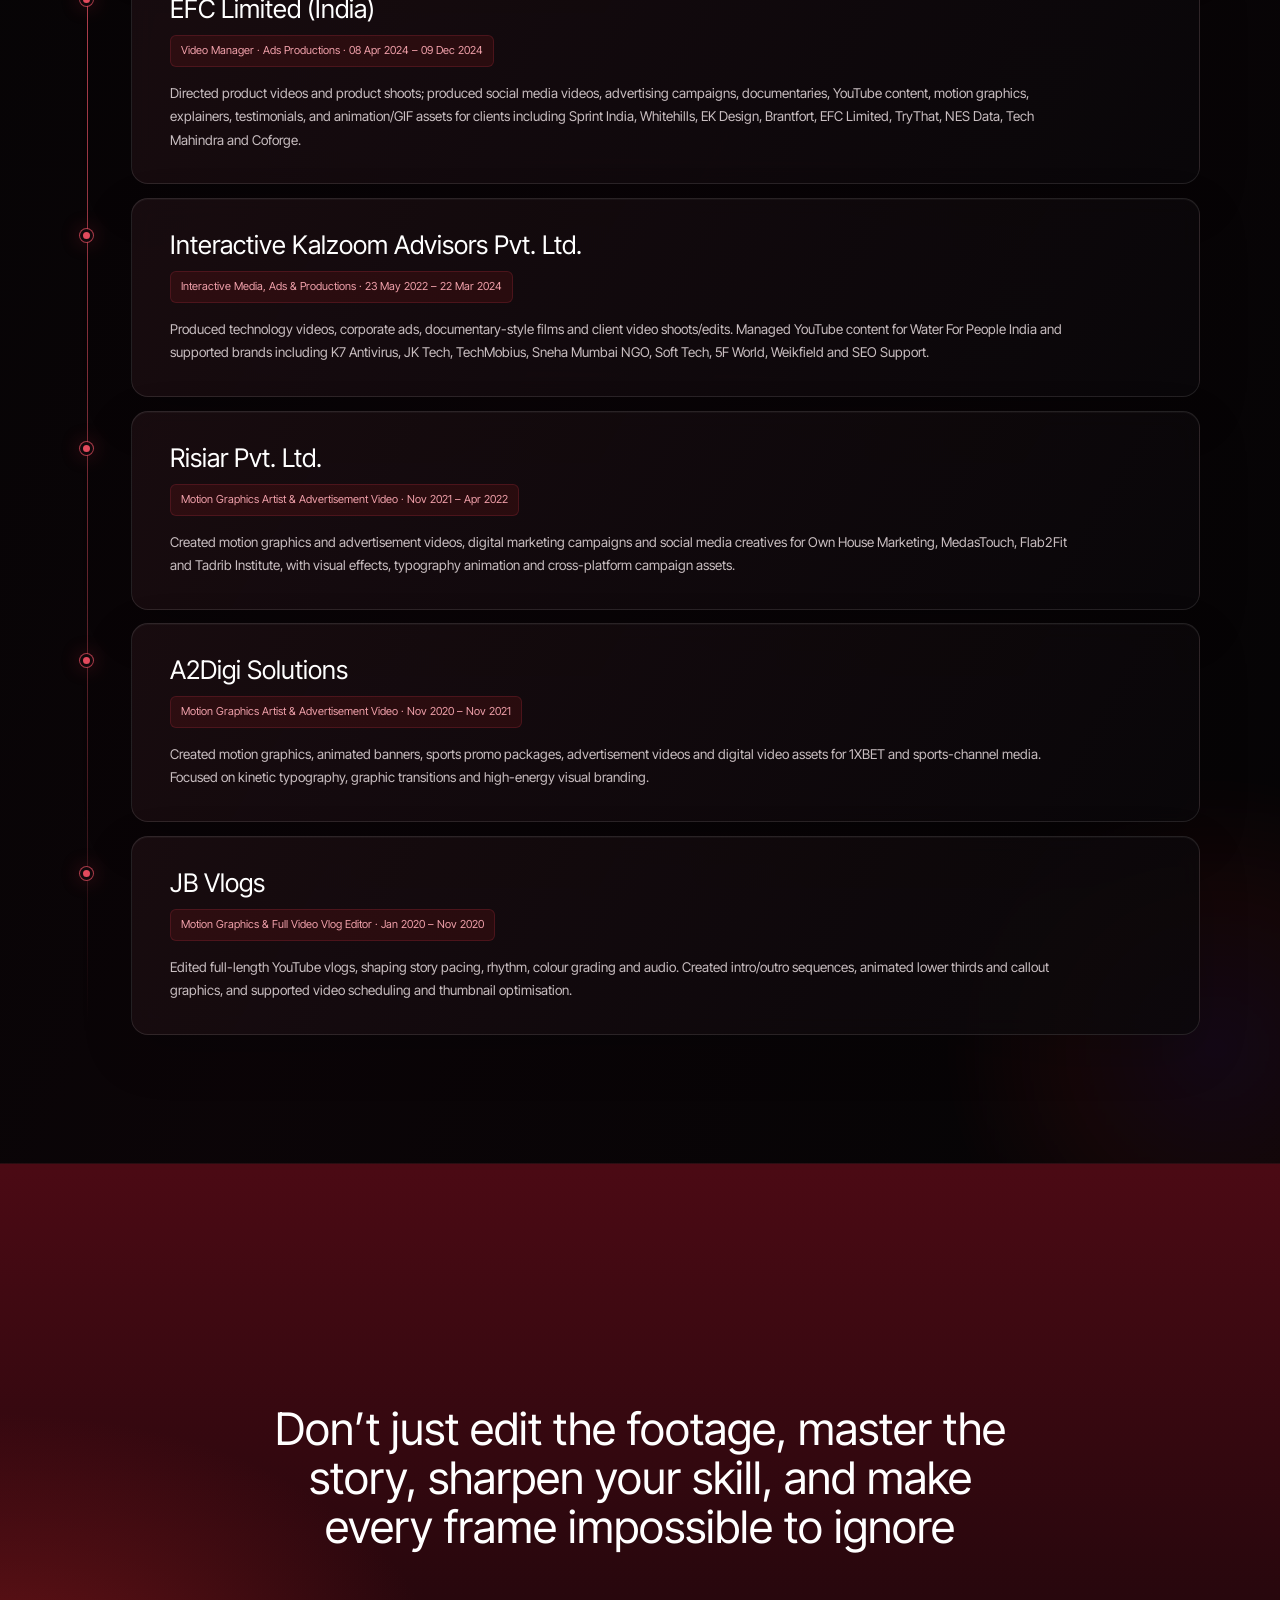
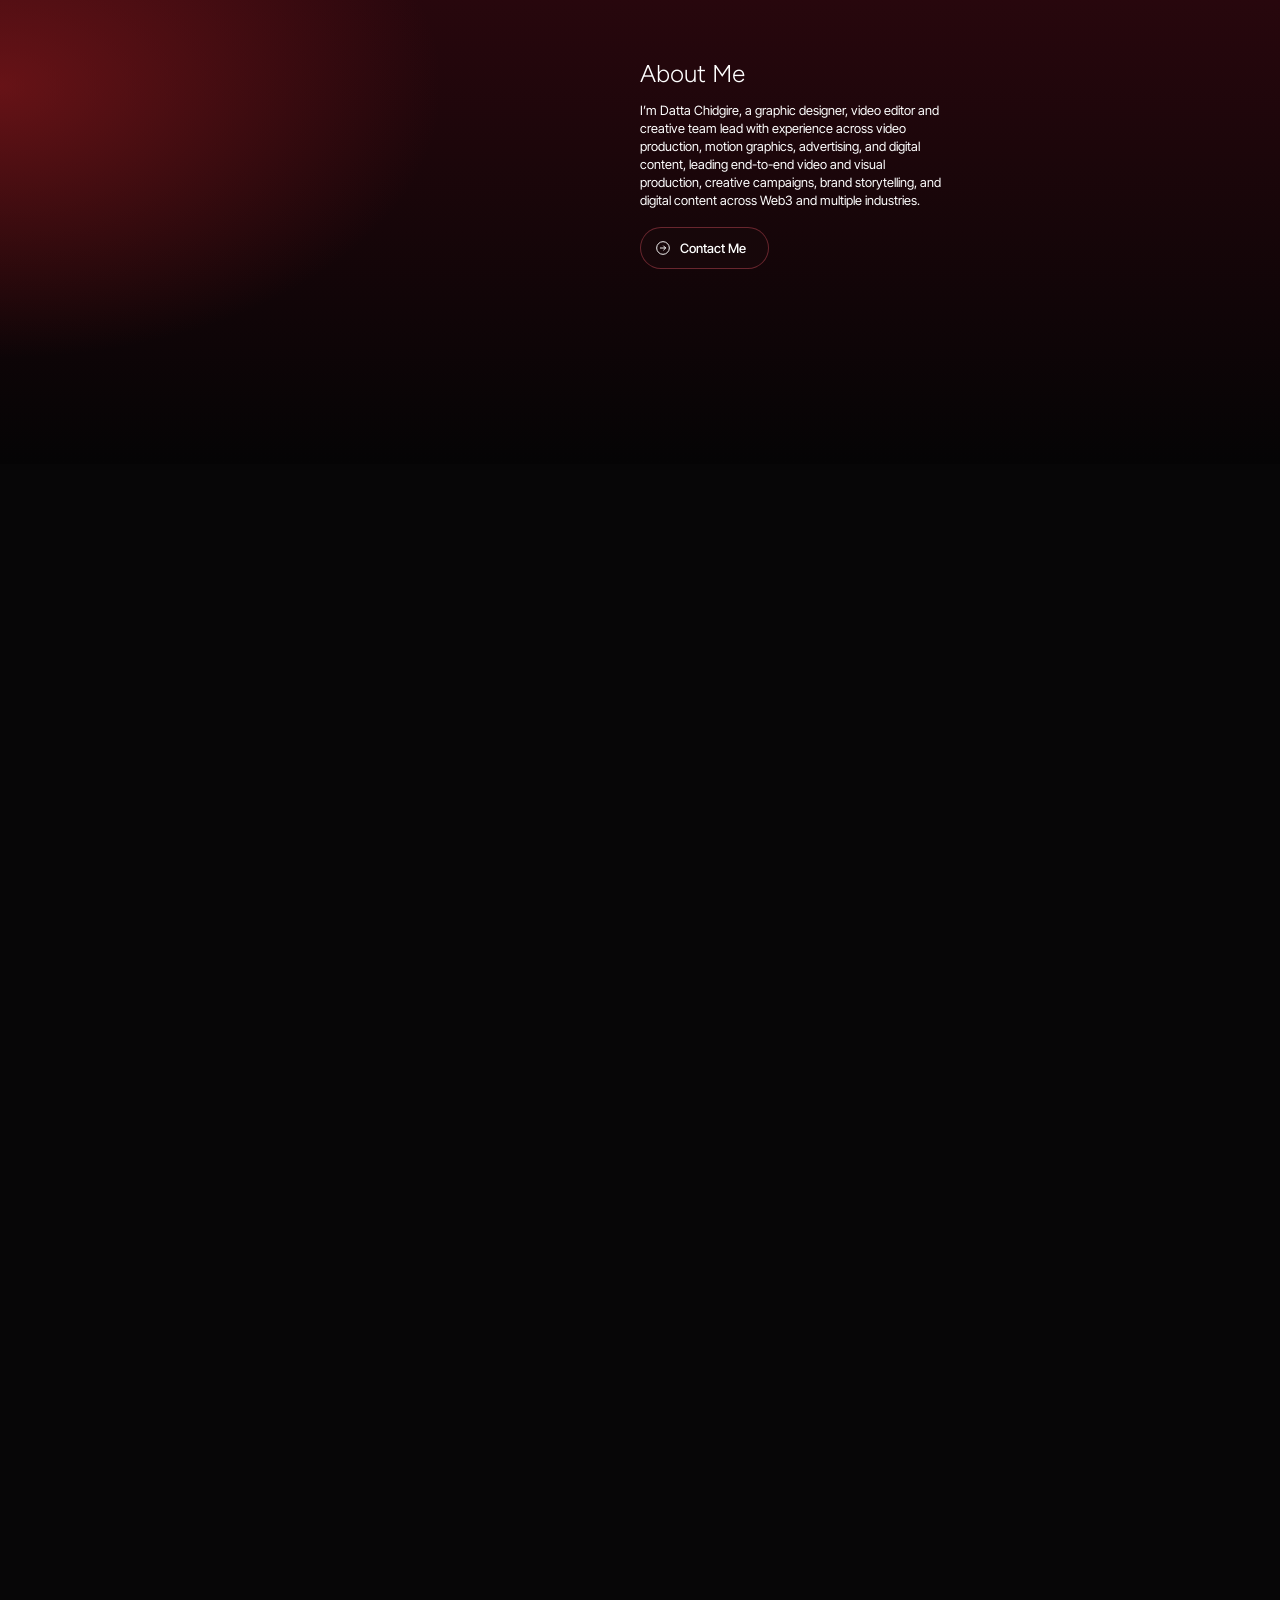
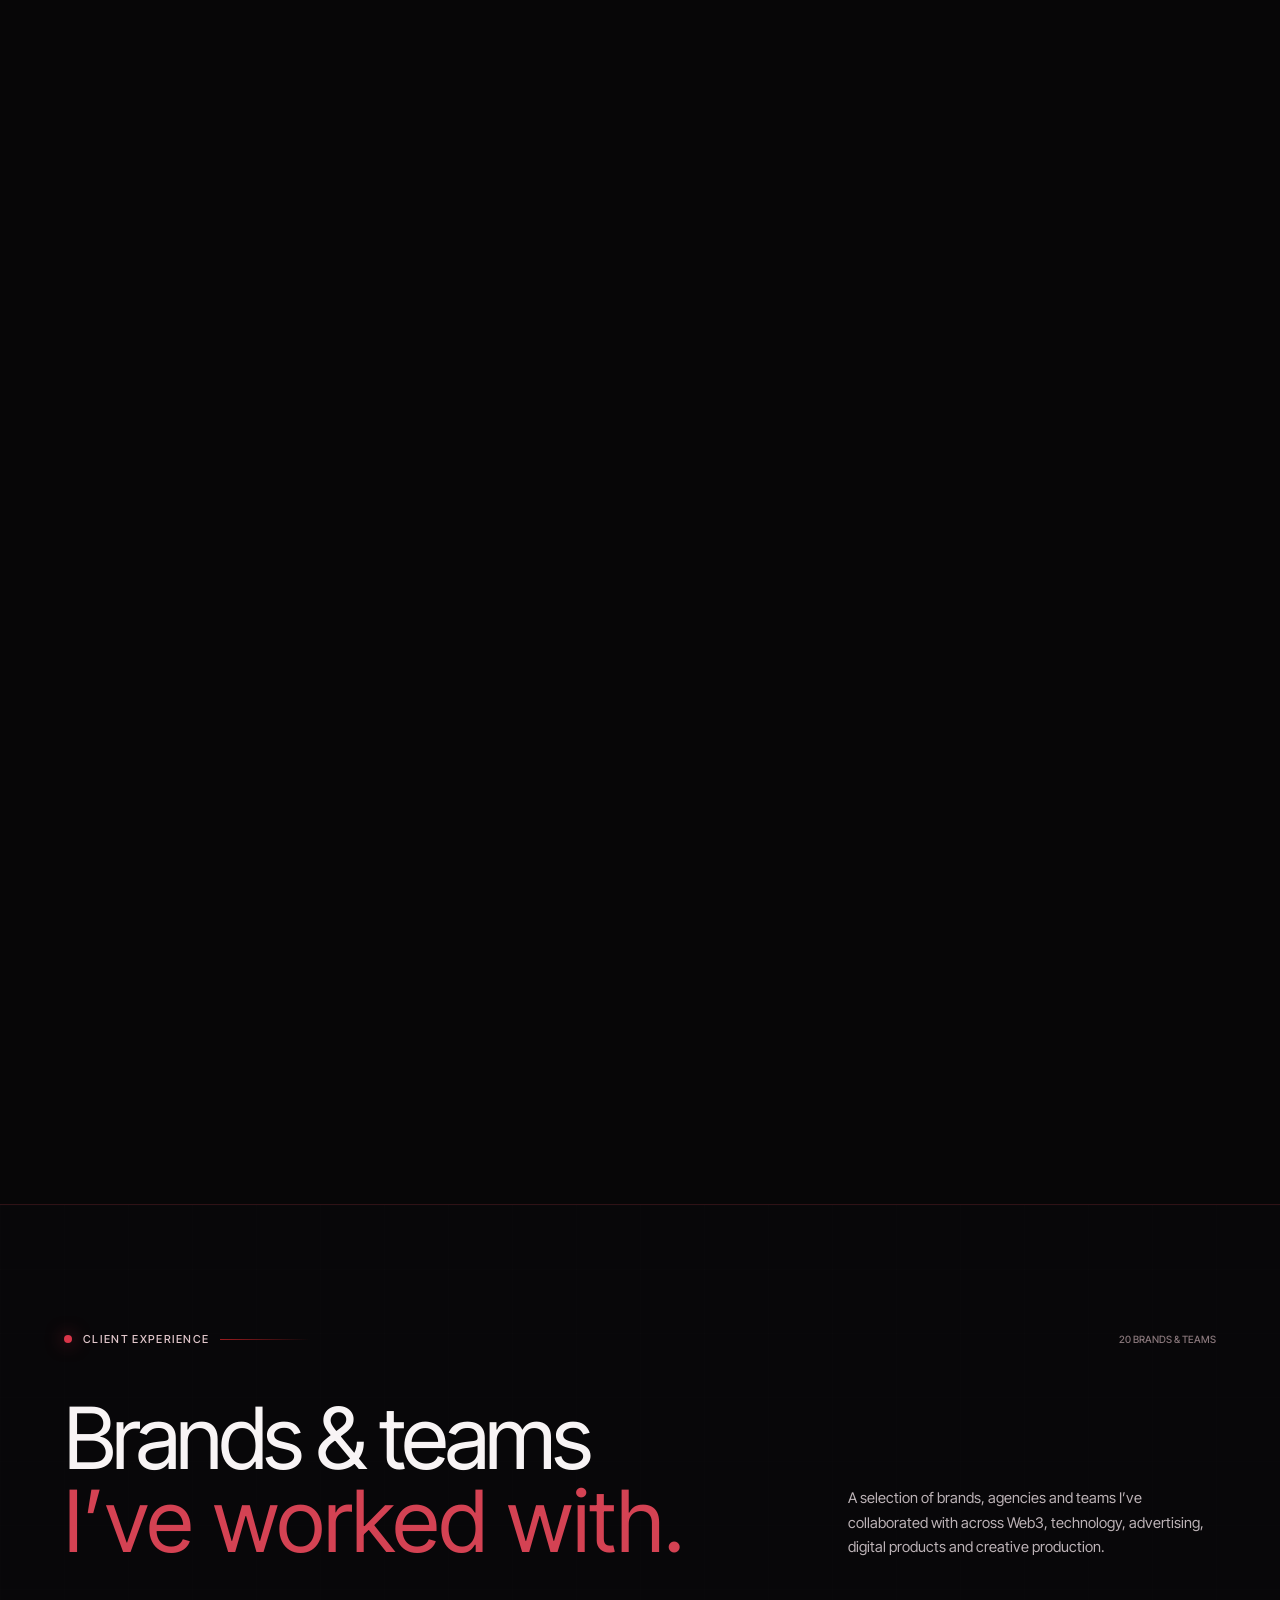
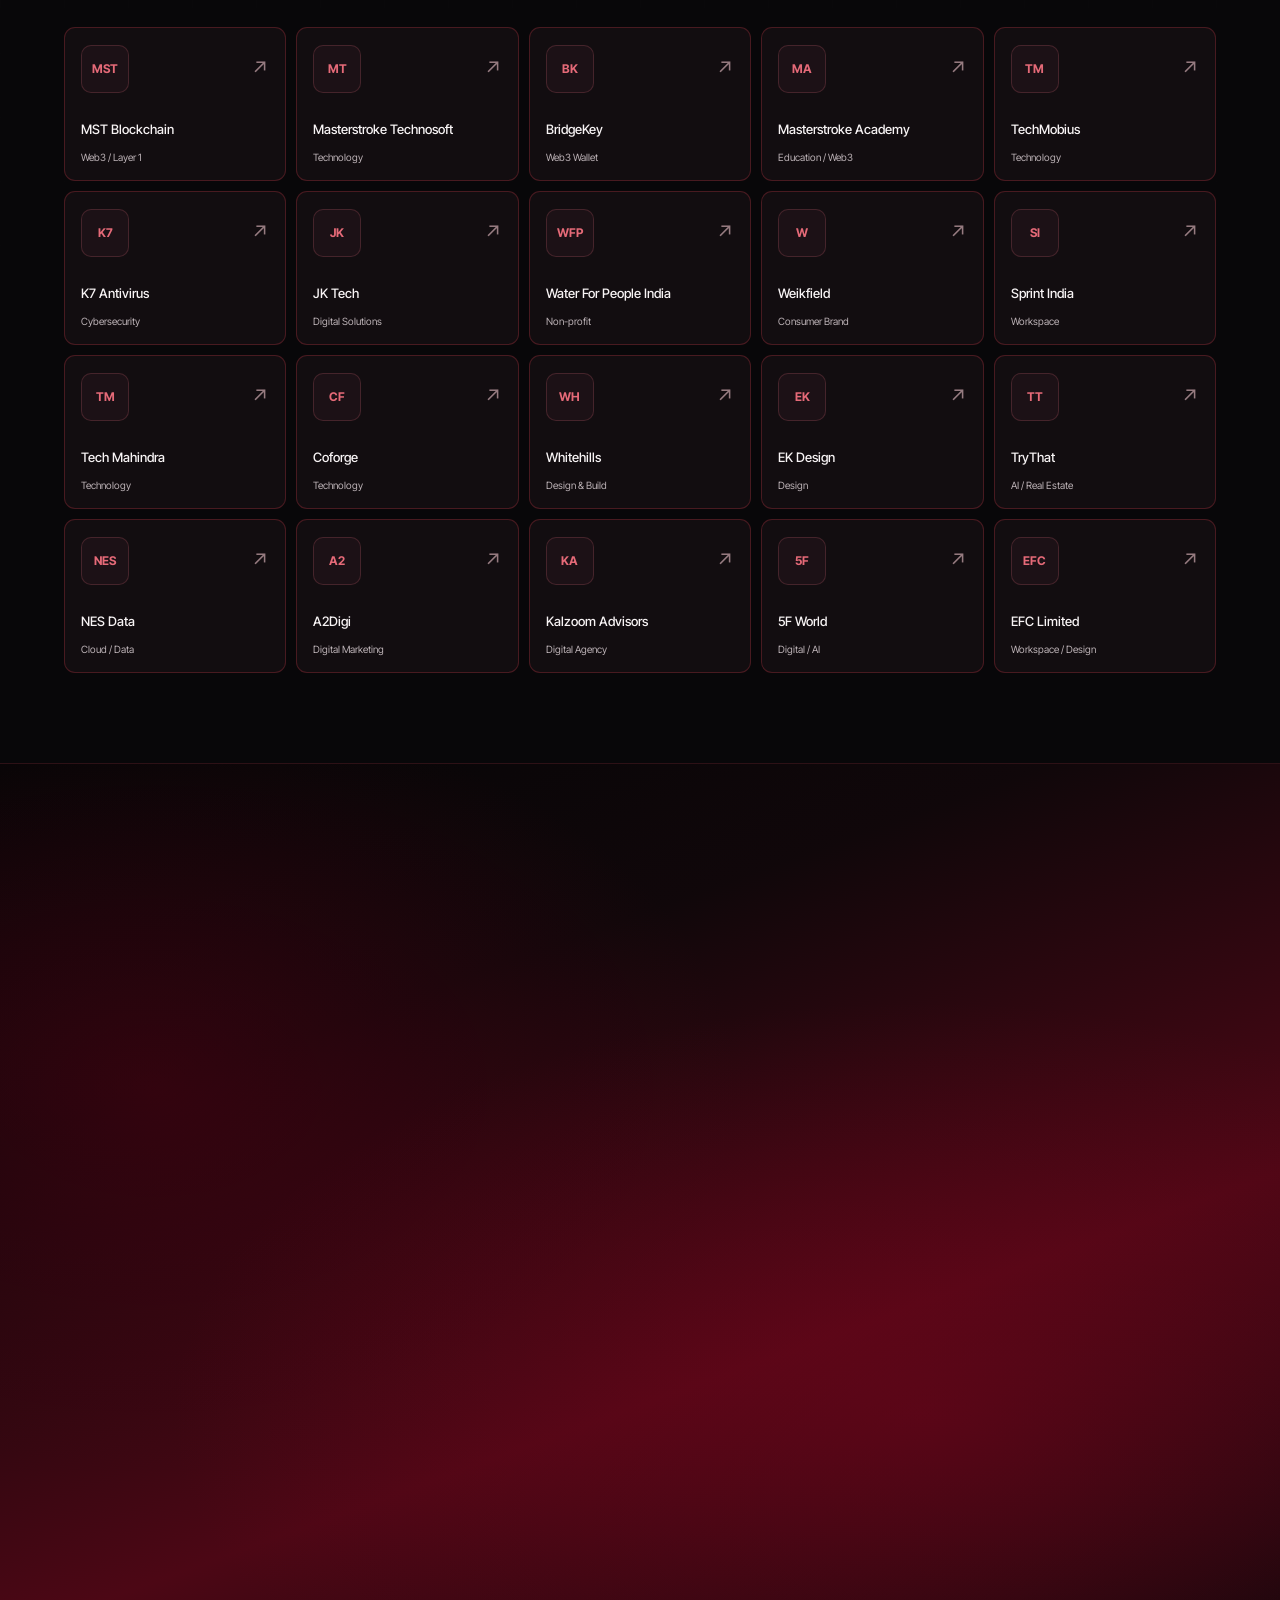
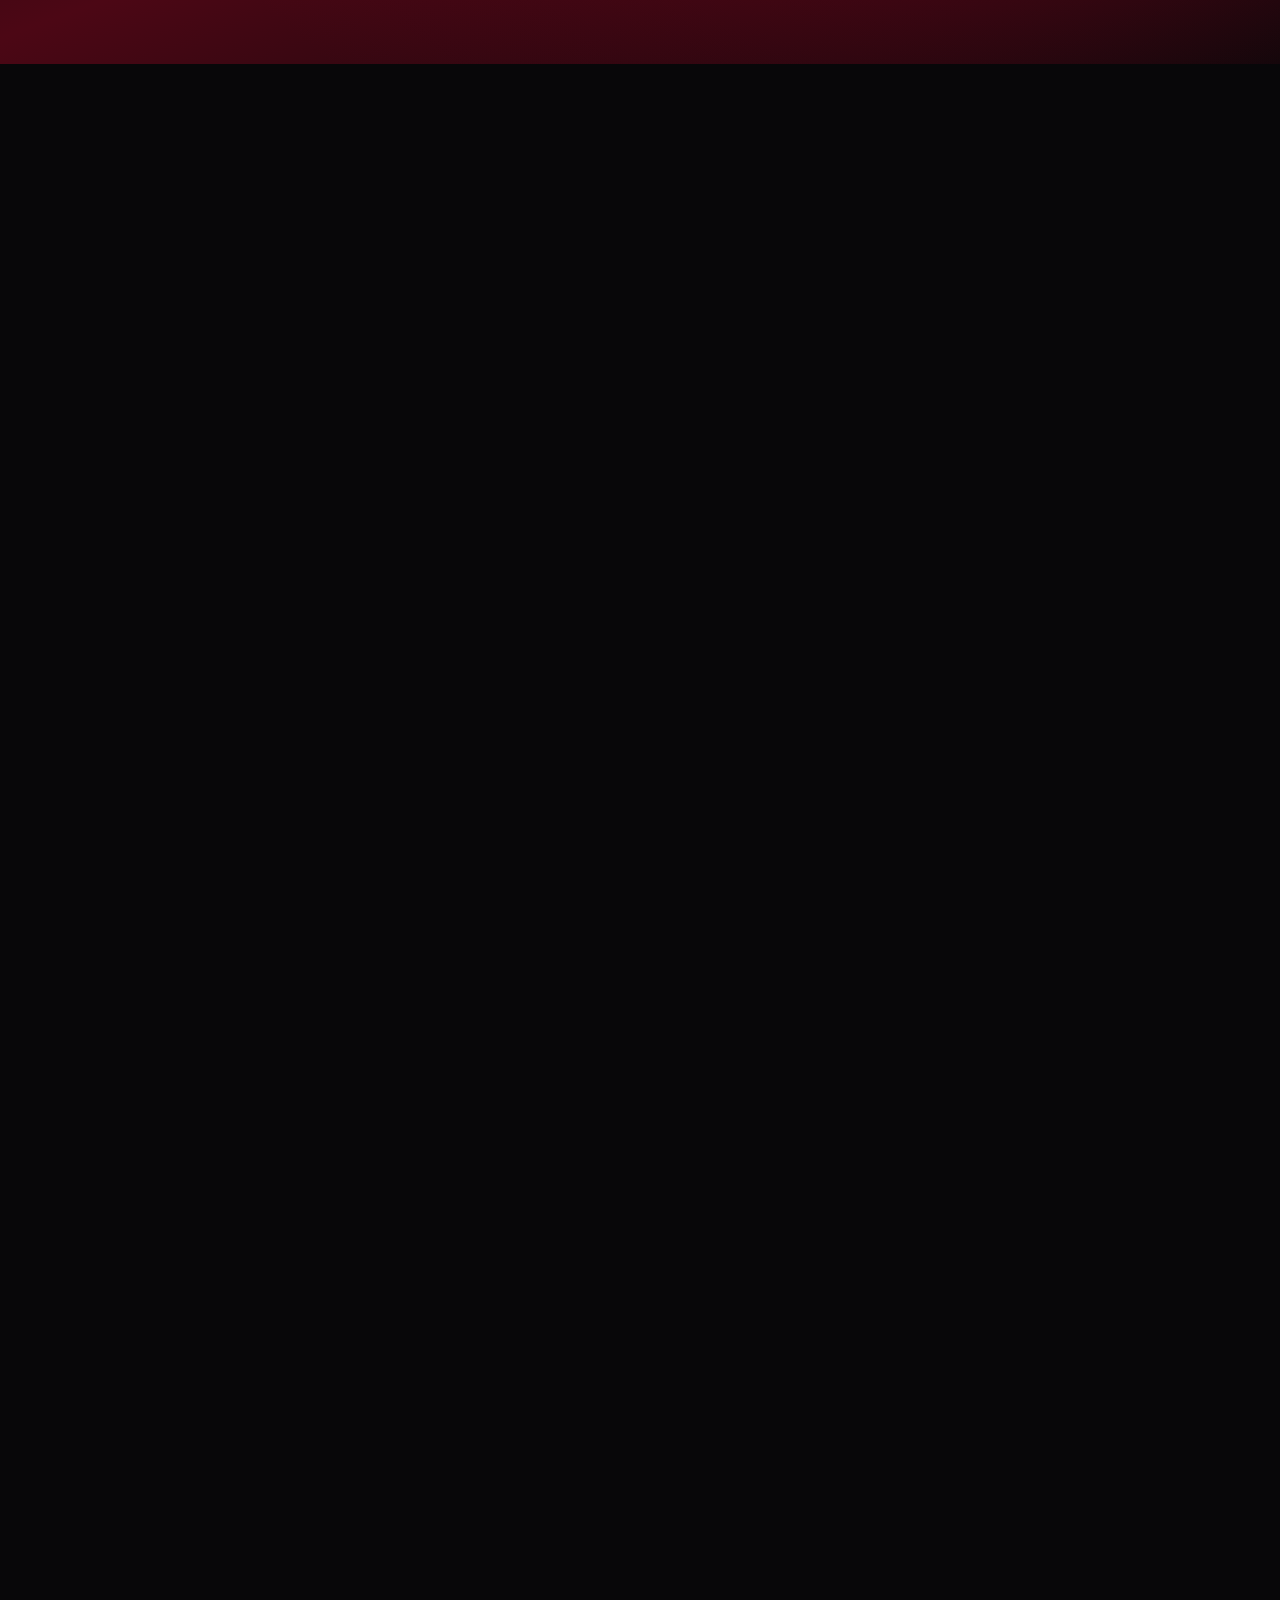
